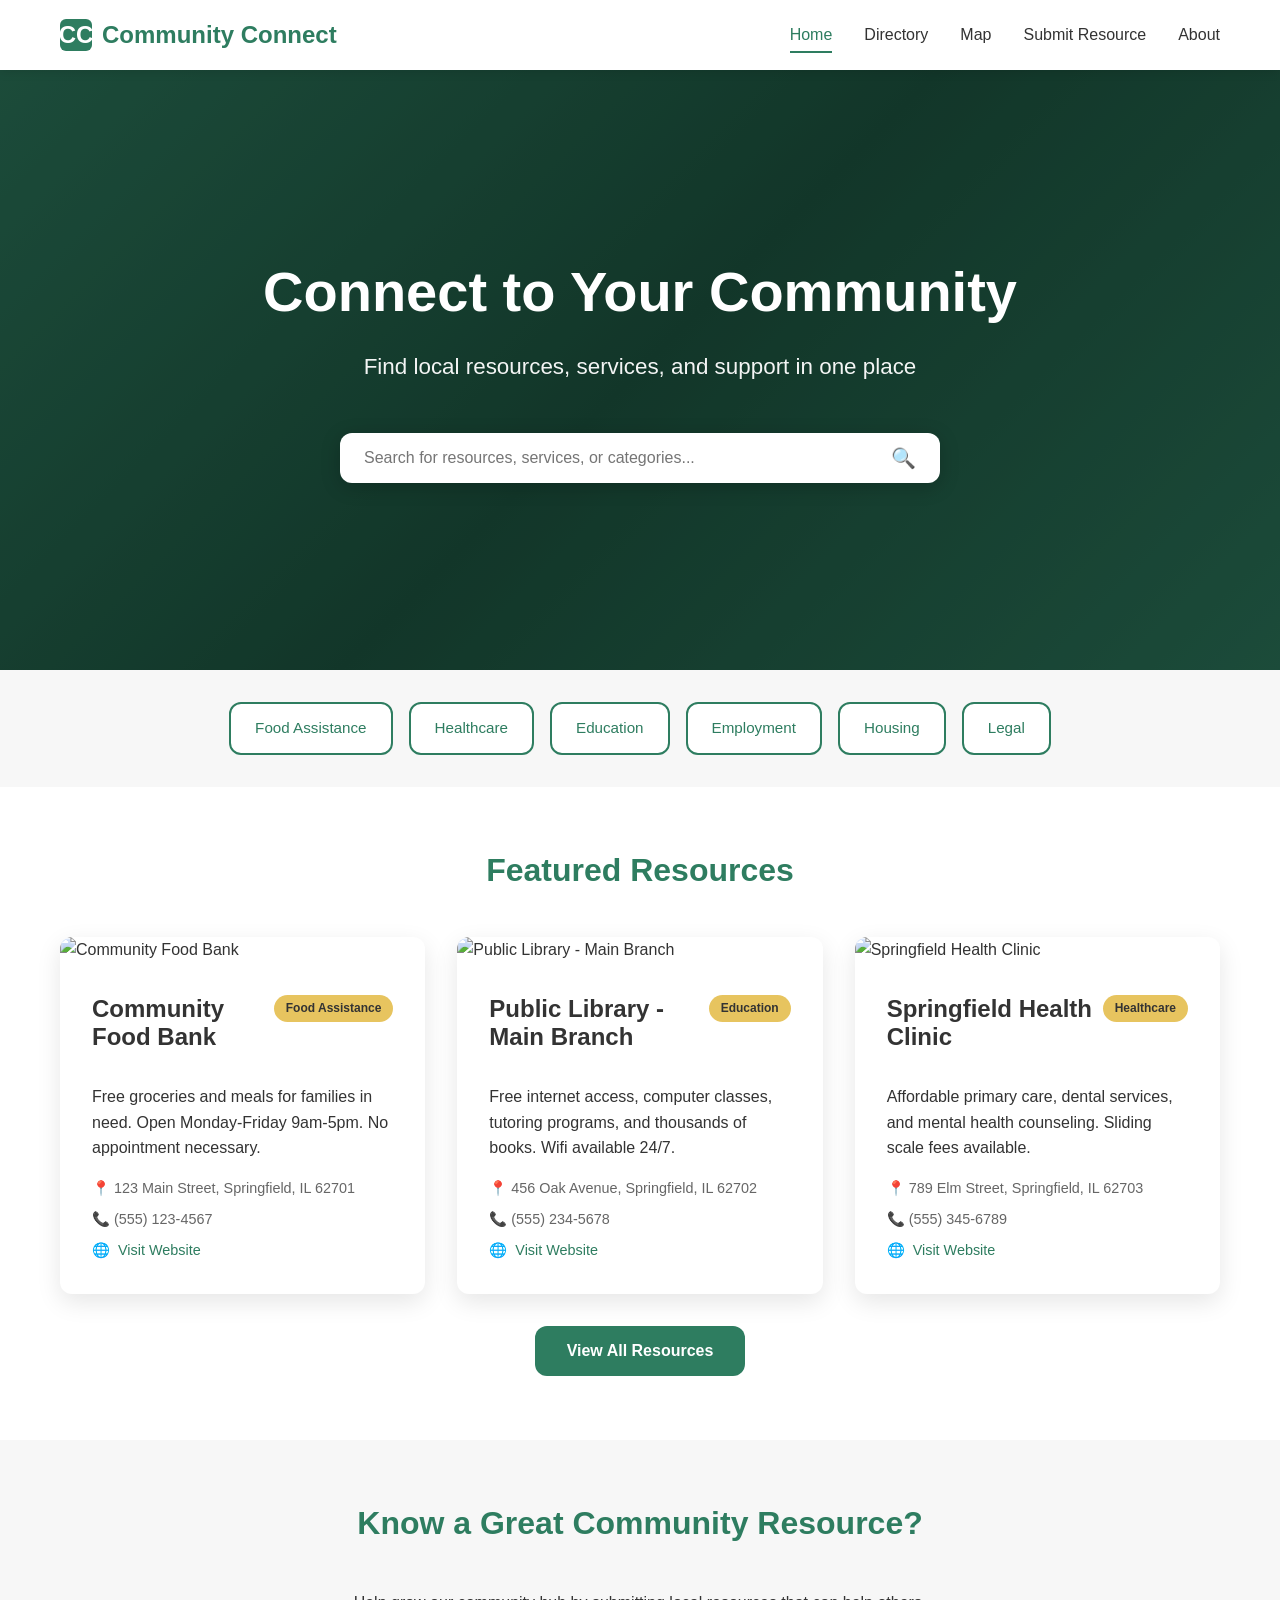
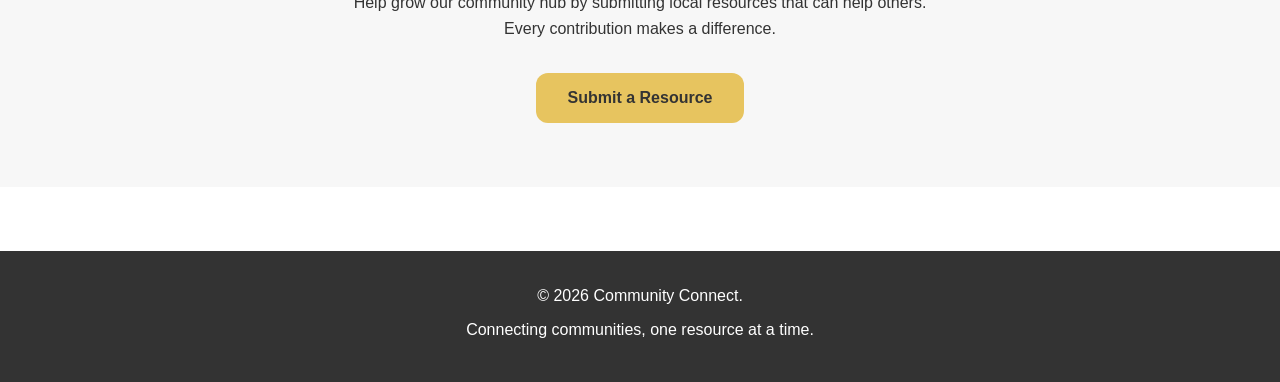
==== index.html @ 13ec4185 "Added a simple page switching animation. Might make it more interesting later." ====
<!DOCTYPE html>
<html lang="en">
<head>
  <meta charset="UTF-8">
  <meta name="viewport" content="width=device-width, initial-scale=1.0">
  <meta name="description" content="Community Connect - Your local resource hub for finding essential community services and support">
  <title>Community Connect - Home</title>
  <link rel="stylesheet" href="assets/css/styles.css">
  <!-- Leaflet CSS -->
  <link rel="stylesheet" href="https://unpkg.com/leaflet@1.9.4/dist/leaflet.css" 
    integrity="sha256-p4NxAoJBhIIN+hmNHrzRCf9tD/miZyoHS5obTRR9BMY=" 
    crossorigin="" />
</head>
<body>
  <main>
    <!-- Navigation Bar -->
    <nav>
      <div class="container">
        <div class="logo">
          <div class="logo-icon">CC</div>
          Community Connect
        </div>
        <ul class="nav-links">
          <li><a href="index.html">Home</a></li>
          <li><a href="directory.html">Directory</a></li>
          <li><a href="map.html">Map</a></li>
          <li><a href="submit.html">Submit Resource</a></li>
          <li><a href="about.html">About</a></li>
        </ul>
        
        <button class="mobile-menu-toggle" aria-label="Toggle menu">☰</button>
      </div>
    </nav>

    <!-- Hero Section -->
    <section class="hero-home">
      <div class="hero-video-container">
        <video class="hero-video" autoplay muted loop playsinline>
          <source src="assets/videos/community.mp4" type="video/mp4">
        </video>
      </div>
      <div class="hero-overlay"></div>
      <div class="container hero-content">
        <h1 class="hero-title">Connect to Your Community</h1>
        <p class="hero-subtitle">Find local resources, services, and support in one place</p>
        <div class="search-container">
          <input 
            type="text" 
            class="search-box" 
            placeholder="Search for resources, services, or categories..."
            aria-label="Search resources"
          >
          <span class="search-icon">🔍</span>
        </div>
      </div>
    </section>

    <!-- Quick Filters -->
    <section class="filters">
      <div class="container">
        <div class="filter-buttons">
          <a href="directory.html?category=Food Assistance" class="filter-btn">Food Assistance</a>
          <a href="directory.html?category=Healthcare" class="filter-btn">Healthcare</a>
          <a href="directory.html?category=Education" class="filter-btn">Education</a>
          <a href="directory.html?category=Employment" class="filter-btn">Employment</a>
          <a href="directory.html?category=Housing" class="filter-btn">Housing</a>
          <a href="directory.html?category=Legal" class="filter-btn">Legal</a>
        </div>
      </div>
    </section>

    <!-- Featured Resources -->
    <section class="resources-section">
      <div class="container">
        <h2 class="section-title">Featured Resources</h2>
        <div class="resources-grid" id="featured-resources">
          <!-- Featured resources will be loaded here by JavaScript -->
          <div class="resource-card">
            <div style="height: 200px; background: linear-gradient(135deg, #2E7D60 0%, #1e5a44 100%); display: flex; align-items: center; justify-content: center; color: white; font-size: 1.2rem;">
              Loading resources...
            </div>
          </div>
        </div>
        <div class="text-center mt-2">
          <a href="directory.html" class="btn btn-primary">View All Resources</a>
        </div>
      </div>
    </section>

    <!-- Call to Action -->
    <section class="resources-section" style="background-color: #F7F7F7;">
      <div class="container text-center">
        <h2 class="section-title">Know a Great Community Resource?</h2>
        <p style="max-width: 600px; margin: 0 auto 2rem;">Help grow our community hub by submitting local resources that can help others. Every contribution makes a difference.</p>
        <a href="submit.html" class="btn btn-secondary">Submit a Resource</a>
      </div>
    </section>

    <!-- Footer -->
    <footer>
      <div class="container">
        <p>&copy; 2026 Community Connect.</p>
        <p>Connecting communities, one resource at a time.</p>
      </div>
    </footer>
  </main>
  <!-- Leaflet JavaScript -->
  <script src="https://unpkg.com/leaflet@1.9.4/dist/leaflet.js" 
    integrity="sha256-20nQCchB9co0qIjJZRGuk2/Z9VM+kNiyxNV1lvTlZBo=" 
    crossorigin=""></script>
  <script src="assets/js/app.js"></script>
</body>
</html>
---- assets/css/styles.css ----
/* ===================================
   Community Connect - Global Styles
   =================================== */

/* CSS Variables - Color Palette */
:root {
  --primary-green: #2E7D60;
  --primary-gold: #E7C45F;
  --light-grey: #F7F7F7;
  --dark-grey: #333333;
  --white: #FFFFFF;
  --shadow: rgba(0, 0, 0, 0.1);
  --shadow-hover: rgba(0, 0, 0, 0.15);
  --border-radius: 12px;
  --transition: all 0.3s ease;
}

/* Reset and Base Styles */
* {
  margin: 0;
  padding: 0;
  box-sizing: border-box;
}

body {
  font-family: 'Segoe UI', Tahoma, Geneva, Verdana, sans-serif;
  line-height: 1.6;
  color: var(--dark-grey);
  background-color: var(--white);
}

/* Typography */
h1, h2, h3, h4, h5, h6 {
  font-weight: 600;
  line-height: 1.2;
  margin-bottom: 1rem;
}

h1 {
  font-size: 2.5rem;
}

h2 {
  font-size: 2rem;
}

h3 {
  font-size: 1.5rem;
}

p {
  margin-bottom: 1rem;
}

a {
  color: var(--primary-green);
  text-decoration: none;
  transition: var(--transition);
}

a:hover {
  color: var(--primary-gold);
}

/* Container */
.container {
  max-width: 1200px;
  margin: 0 auto;
  padding: 0 20px;
}

/* ===================================
   Navigation Bar
   =================================== */
nav {
  background-color: var(--white);
  box-shadow: 0 2px 10px var(--shadow);
  position: sticky;
  top: 0;
  z-index: 1000;
}

nav .container {
  display: flex;
  justify-content: space-between;
  align-items: center;
  padding: 1rem 20px;
}

.logo {
  font-size: 1.5rem;
  font-weight: 700;
  color: var(--primary-green);
  display: flex;
  align-items: center;
  gap: 10px;
}

.logo-icon {
  width: 32px;
  height: 32px;
  background-color: var(--primary-green);
  border-radius: 6px;
  display: flex;
  align-items: center;
  justify-content: center;
  color: var(--white);
  font-weight: bold;
}

.nav-links {
  display: flex;
  list-style: none;
  gap: 2rem;
}

.nav-links a {
  color: var(--dark-grey);
  font-weight: 500;
  padding: 0.5rem 0;
  border-bottom: 2px solid transparent;
  transition: var(--transition);
}

.nav-links a:hover,
.nav-links a.active {
  color: var(--primary-green);
  border-bottom-color: var(--primary-green);
}

.mobile-menu-toggle {
  display: none;
  background: none;
  border: none;
  font-size: 1.5rem;
  cursor: pointer;
  color: var(--primary-green);
}

/* ===================================
   Hero Section
   =================================== */
.hero {
  background: linear-gradient(135deg, var(--primary-green) 0%, #1e5a44 100%);
  color: var(--white);
  padding: 5rem 0;
  text-align: center;
}

.hero h1 {
  font-size: 3rem;
  margin-bottom: 1rem;
}

.hero p {
  font-size: 1.25rem;
  margin-bottom: 2rem;
  opacity: 0.95;
}

.search-container {
  max-width: 600px;
  margin: 0 auto;
  position: relative;
}

.search-box {
  width: 100%;
  padding: 1rem 3rem 1rem 1.5rem;
  border: none;
  border-radius: var(--border-radius);
  font-size: 1rem;
  box-shadow: 0 4px 20px rgba(0, 0, 0, 0.2);
  transition: var(--transition);
}

.search-box:focus {
  outline: none;
  box-shadow: 0 6px 30px rgba(0, 0, 0, 0.3);
}

.search-icon {
  position: absolute;
  right: 1.5rem;
  top: 50%;
  transform: translateY(-50%);
  color: var(--primary-green);
  font-size: 1.25rem;
}

/* ===================================
   Filter Buttons
   =================================== */
.filters {
  padding: 2rem 0;
  background-color: var(--light-grey);
}

.filter-buttons {
  display: flex;
  flex-wrap: wrap;
  gap: 1rem;
  justify-content: center;
}

.filter-btn {
  padding: 0.75rem 1.5rem;
  background-color: var(--white);
  border: 2px solid var(--primary-green);
  color: var(--primary-green);
  border-radius: var(--border-radius);
  cursor: pointer;
  font-weight: 500;
  font-size: 0.95rem;
  transition: var(--transition);
}

.filter-btn:hover {
  background-color: var(--primary-green);
  color: var(--white);
  transform: translateY(-2px);
  box-shadow: 0 4px 12px var(--shadow-hover);
}

.filter-btn.active {
  background-color: var(--primary-green);
  color: var(--white);
}

/* ===================================
   Resource Cards
   =================================== */
.resources-section {
  padding: 4rem 0;
}

.section-title {
  text-align: center;
  color: var(--primary-green);
  margin-bottom: 3rem;
}

.resources-grid {
  display: grid;
  grid-template-columns: repeat(auto-fill, minmax(320px, 1fr));
  gap: 2rem;
  margin-bottom: 2rem;
}

.resource-card {
  background-color: var(--white);
  border-radius: var(--border-radius);
  overflow: hidden;
  box-shadow: 0 4px 15px var(--shadow);
  transition: var(--transition);
  cursor: pointer;
}

.resource-card:hover {
  transform: translateY(-8px);
  box-shadow: 0 8px 25px var(--shadow-hover);
}

.resource-image {
  width: 100%;
  height: 200px;
  object-fit: cover;
}

.resource-content {
  padding: 1.5rem;
}

.resource-header {
  display: flex;
  justify-content: space-between;
  align-items: start;
  margin-bottom: 1rem;
}

.resource-card h3 {
  color: var(--primary-green);
  margin-bottom: 0.5rem;
  font-size: 1.25rem;
}

.category-badge {
  display: inline-block;
  padding: 0.25rem 0.75rem;
  background-color: var(--primary-gold);
  color: var(--dark-grey);
  border-radius: 20px;
  font-size: 0.75rem;
  font-weight: 600;
  white-space: nowrap;
}

.resource-card p {
  color: #666;
  font-size: 0.95rem;
  margin-bottom: 1rem;
  line-height: 1.5;
}

.resource-details {
  display: flex;
  flex-direction: column;
  gap: 0.5rem;
  font-size: 0.9rem;
  color: #666;
}

.resource-details span {
  display: flex;
  align-items: center;
  gap: 0.5rem;
}

.resource-details a {
  color: var(--primary-green);
  font-weight: 500;
}

.resource-details a:hover {
  text-decoration: underline;
}

/* ===================================
   Buttons
   =================================== */
.btn {
  display: inline-block;
  padding: 0.75rem 2rem;
  border: none;
  border-radius: var(--border-radius);
  font-size: 1rem;
  font-weight: 600;
  cursor: pointer;
  transition: var(--transition);
  text-align: center;
}

.btn-primary {
  background-color: var(--primary-green);
  color: var(--white);
}

.btn-primary:hover {
  background-color: #1e5a44;
  transform: translateY(-2px);
  box-shadow: 0 4px 12px var(--shadow-hover);
}

.btn-secondary {
  background-color: var(--primary-gold);
  color: var(--dark-grey);
}

.btn-secondary:hover {
  background-color: #d4b04e;
  transform: translateY(-2px);
  box-shadow: 0 4px 12px var(--shadow-hover);
}

.btn-outline {
  background-color: transparent;
  border: 2px solid var(--primary-green);
  color: var(--primary-green);
}

.btn-outline:hover {
  background-color: var(--primary-green);
  color: var(--white);
}

/* ===================================
   Forms
   =================================== */
.form-section {
  padding: 4rem 0;
  background-color: var(--light-grey);
}

.form-container {
  max-width: 700px;
  margin: 0 auto;
  background-color: var(--white);
  padding: 3rem;
  border-radius: var(--border-radius);
  box-shadow: 0 4px 20px var(--shadow);
}

.form-group {
  margin-bottom: 1.5rem;
}

.form-group label {
  display: block;
  margin-bottom: 0.5rem;
  font-weight: 600;
  color: var(--dark-grey);
}

.form-group input,
.form-group select,
.form-group textarea {
  width: 100%;
  padding: 0.75rem;
  border: 2px solid #ddd;
  border-radius: 8px;
  font-size: 1rem;
  font-family: inherit;
  transition: var(--transition);
}

.form-group input:focus,
.form-group select:focus,
.form-group textarea:focus {
  outline: none;
  border-color: var(--primary-green);
  box-shadow: 0 0 0 3px rgba(46, 125, 96, 0.1);
}

.form-group textarea {
  min-height: 120px;
  resize: vertical;
}

.required {
  color: #d32f2f;
}

/* ===================================
   Map
   =================================== */
#map {
  width: 100%;
  height: 600px;
  border-radius: var(--border-radius);
  box-shadow: 0 4px 20px var(--shadow);
}

.map-section {
  padding: 4rem 0;
}

/* Leaflet Popup Customization */
.leaflet-popup-content-wrapper {
  border-radius: var(--border-radius);
}

.popup-content h3 {
  color: var(--primary-green);
  margin-bottom: 0.5rem;
}

.popup-content .category-badge {
  margin-bottom: 0.5rem;
}

/* ===================================
   About Page
   =================================== */
.about-section {
  padding: 4rem 0;
}

.about-content {
  max-width: 800px;
  margin: 0 auto;
}

.about-content h2 {
  color: var(--primary-green);
  margin-top: 2rem;
  margin-bottom: 1rem;
}

.about-content ul {
  margin-left: 2rem;
  margin-bottom: 1rem;
}

.about-content li {
  margin-bottom: 0.5rem;
}

.tech-list {
  display: grid;
  grid-template-columns: repeat(auto-fit, minmax(200px, 1fr));
  gap: 1rem;
  margin-top: 1rem;
}

.tech-item {
  background-color: var(--light-grey);
  padding: 1rem;
  border-radius: 8px;
  text-align: center;
  font-weight: 500;
}

/* ===================================
   Footer
   =================================== */
footer {
  background-color: var(--dark-grey);
  color: var(--white);
  padding: 2rem 0;
  margin-top: 4rem;
  text-align: center;
}

footer p {
  margin-bottom: 0.5rem;
}

footer a {
  color: var(--primary-gold);
}

/* ===================================
   Alert Messages
   =================================== */
.alert {
  padding: 1rem 1.5rem;
  border-radius: var(--border-radius);
  margin-bottom: 1.5rem;
  font-weight: 500;
}

.alert-success {
  background-color: #d4edda;
  color: #155724;
  border: 1px solid #c3e6cb;
}

.alert-error {
  background-color: #f8d7da;
  color: #721c24;
  border: 1px solid #f5c6cb;
}

/* ===================================
   Utility Classes
   =================================== */
.text-center {
  text-align: center;
}

.mt-2 {
  margin-top: 2rem;
}

.mb-2 {
  margin-bottom: 2rem;
}

.hidden {
  display: none;
}

/* ===================================
   Responsive Design - Mobile First
   =================================== */
@media (max-width: 768px) {
  /* Typography */
  h1 {
    font-size: 2rem;
  }

  h2 {
    font-size: 1.5rem;
  }

  .hero h1 {
    font-size: 2rem;
  }

  .hero p {
    font-size: 1rem;
  }

  /* Navigation */
  .nav-links {
    display: none;
    position: absolute;
    top: 100%;
    left: 0;
    right: 0;
    background-color: var(--white);
    flex-direction: column;
    padding: 1rem;
    box-shadow: 0 4px 10px var(--shadow);
    gap: 0;
  }

  .nav-links.active {
    display: flex;
  }

  .nav-links li {
    width: 100%;
  }

  .nav-links a {
    display: block;
    padding: 1rem;
    border-bottom: 1px solid var(--light-grey);
  }

  .mobile-menu-toggle {
    display: block;
  }

  /* Hero */
  .hero {
    padding: 3rem 0;
  }

  /* Filters */
  .filter-buttons {
    justify-content: flex-start;
  }

  .filter-btn {
    padding: 0.5rem 1rem;
    font-size: 0.85rem;
  }

  /* Resources Grid */
  .resources-grid {
    grid-template-columns: 1fr;
    gap: 1.5rem;
  }

  /* Forms */
  .form-container {
    padding: 2rem 1.5rem;
  }

  /* Map */
  #map {
    height: 400px;
  }
}

@media (max-width: 480px) {
  .container {
    padding: 0 15px;
  }

  .hero h1 {
    font-size: 1.75rem;
  }

  .filter-buttons {
    gap: 0.5rem;
  }

  .form-container {
    padding: 1.5rem 1rem;
  }
}
/* ===================================
   HOMEPAGE SPECIFIC STYLES
   =================================== */

/* Enhanced Hero Section for Homepage */
.hero-home {
  position: relative;
  background: linear-gradient(135deg, #2E7D60 0%, #1e5a44 50%, #2E7D60 100%);
  color: var(--white);
  padding: 6rem 0;
  overflow: hidden;
  min-height: 600px;
  display: flex;
  align-items: center;
}

.hero-background {
  position: absolute;
  top: 0;
  left: 0;
  right: 0;
  bottom: 0;
  overflow: hidden;
}

.floating-circle {
  position: absolute;
  border-radius: 50%;
  background: rgba(231, 196, 95, 0.1);
  animation: float 20s infinite ease-in-out;
}

.circle-1 {
  width: 300px;
  height: 300px;
  top: -100px;
  left: -100px;
  animation-delay: 0s;
}

.circle-2 {
  width: 200px;
  height: 200px;
  top: 50%;
  right: -50px;
  animation-delay: 7s;
}

.circle-3 {
  width: 250px;
  height: 250px;
  bottom: -80px;
  left: 50%;
  animation-delay: 14s;
}

@keyframes float {
  0%, 100% {
    transform: translateY(0) rotate(0deg);
  }
  50% {
    transform: translateY(-30px) rotate(180deg);
  }
}

.hero-content {
  position: relative;
  z-index: 2;
  text-align: center;
}

.hero-title {
  font-size: 3.5rem;
  font-weight: 700;
  margin-bottom: 1.5rem;
  animation: slideInDown 0.8s ease-out;
}

.hero-subtitle {
  font-size: 1.4rem;
  margin-bottom: 3rem;
  opacity: 0.95;
  animation: slideInUp 0.8s ease-out 0.2s backwards;
}

@keyframes slideInDown {
  from {
    opacity: 0;
    transform: translateY(-50px);
  }
  to {
    opacity: 1;
    transform: translateY(0);
  }
}

@keyframes slideInUp {
  from {
    opacity: 0;
    transform: translateY(50px);
  }
  to {
    opacity: 1;
    transform: translateY(0);
  }
}

.search-container-home {
  max-width: 700px;
  margin: 0 auto 3rem;
  display: flex;
  gap: 1rem;
  animation: scaleIn 0.8s ease-out 0.4s backwards;
}

@keyframes scaleIn {
  from {
    opacity: 0;
    transform: scale(0.9);
  }
  to {
    opacity: 1;
    transform: scale(1);
  }
}

.hero-video-container {
  position: absolute;
  top: 0;
  left: 0;
  width: 100%;
  height: 100%;
  overflow: hidden;
  z-index: 0;
}

.hero-video {
  position: absolute;
  top: 50%;
  left: 50%;
  min-width: 100%;
  min-height: 100%;
  width: auto;
  height: auto;
  transform: translate(-50%, -50%) scale(0.21);
  object-fit: cover;
}

.hero-overlay {
  position: absolute;
  top: 0;
  left: 0;
  width: 100%;
  height: 100%;
  background: rgba(0, 0, 0, 0.4);
  z-index: 1;
}

.search-box-home {
  flex: 1;
  padding: 1.2rem 1.5rem;
  border: none;
  border-radius: var(--border-radius);
  font-size: 1.1rem;
  box-shadow: 0 6px 30px rgba(0, 0, 0, 0.2);
  transition: var(--transition);
}

.search-box-home:focus {
  outline: none;
  box-shadow: 0 8px 40px rgba(0, 0, 0, 0.3);
  transform: translateY(-2px);
}

.search-button-home {
  padding: 1.2rem 2.5rem;
  background-color: var(--primary-gold);
  color: var(--dark-grey);
  border: none;
  border-radius: var(--border-radius);
  font-size: 1.1rem;
  font-weight: 600;
  cursor: pointer;
  display: flex;
  align-items: center;
  gap: 0.5rem;
  box-shadow: 0 6px 30px rgba(231, 196, 95, 0.3);
  transition: all 0.3s ease;
}

.search-button-home:hover {
  background-color: #d4b04e;
  transform: translateY(-3px);
  box-shadow: 0 8px 40px rgba(231, 196, 95, 0.4);
}

.search-button-home:hover .search-icon-home {
  transform: translateX(5px);
}

.search-icon-home {
  transition: transform 0.3s ease;
  font-size: 1.3rem;
}

.hero-badges {
  display: flex;
  justify-content: center;
  gap: 1.5rem;
  flex-wrap: wrap;
  animation: fadeIn 1s ease-out 0.6s backwards;
}

@keyframes fadeIn {
  from {
    opacity: 0;
  }
  to {
    opacity: 1;
  }
}

.hero-badge {
  background: rgba(255, 255, 255, 0.15);
  backdrop-filter: blur(10px);
  padding: 0.75rem 1.5rem;
  border-radius: 50px;
  display: flex;
  align-items: center;
  gap: 0.5rem;
  font-weight: 500;
  transition: var(--transition);
  border: 1px solid rgba(255, 255, 255, 0.2);
}

.hero-badge:hover {
  background: rgba(255, 255, 255, 0.25);
  transform: translateY(-3px);
}

.badge-icon {
  font-size: 1.3rem;
}

/* Statistics Section */
.stats-section {
  padding: 4rem 0;
  background: linear-gradient(to bottom, var(--primary-green) 0%, var(--light-grey) 100%);
}

.stats-grid {
  display: grid;
  grid-template-columns: repeat(auto-fit, minmax(200px, 1fr));
  gap: 2rem;
}

.stat-card {
  background: var(--white);
  padding: 2.5rem 2rem;
  border-radius: var(--border-radius);
  text-align: center;
  box-shadow: 0 6px 20px var(--shadow);
  transition: all 0.4s cubic-bezier(0.68, -0.55, 0.265, 1.55);
  cursor: pointer;
}

.stat-card:hover {
  transform: translateY(-10px) scale(1.05);
  box-shadow: 0 12px 35px var(--shadow-hover);
}

.stat-icon {
  font-size: 3rem;
  margin-bottom: 1rem;
  display: inline-block;
  animation: bounce 2s infinite;
}

@keyframes bounce {
  0%, 100% {
    transform: translateY(0);
  }
  50% {
    transform: translateY(-10px);
  }
}

.stat-number {
  font-size: 3rem;
  font-weight: 700;
  color: var(--primary-green);
  margin-bottom: 0.5rem;
}

.stat-label {
  color: #666;
  font-weight: 500;
}

/* Category Section */
.category-section {
  padding: 5rem 0;
  background: var(--light-grey);
}

.section-title-fancy {
  text-align: center;
  font-size: 2.5rem;
  color: var(--primary-green);
  margin-bottom: 1rem;
}

.section-subtitle {
  text-align: center;
  font-size: 1.2rem;
  color: #666;
  max-width: 600px;
  margin: 0 auto 3rem;
}

.category-grid {
  display: grid;
  grid-template-columns: repeat(auto-fit, minmax(300px, 1fr));
  gap: 2rem;
}

.category-card {
  background: var(--white);
  padding: 2.5rem;
  border-radius: var(--border-radius);
  box-shadow: 0 4px 15px var(--shadow);
  transition: all 0.4s cubic-bezier(0.175, 0.885, 0.32, 1.275);
  position: relative;
  overflow: hidden;
  border: 2px solid transparent;
}

.category-card::before {
  content: '';
  position: absolute;
  top: 0;
  left: -100%;
  width: 100%;
  height: 100%;
  background: linear-gradient(90deg, transparent, rgba(46, 125, 96, 0.1), transparent);
  transition: left 0.5s ease;
}

.category-card:hover::before {
  left: 100%;
}

.category-card:hover {
  transform: translateY(-10px) rotate(2deg);
  box-shadow: 0 12px 30px var(--shadow-hover);
  border-color: var(--primary-green);
}

.category-icon {
  font-size: 3.5rem;
  margin-bottom: 1rem;
  display: inline-block;
  transition: transform 0.4s ease;
}

.category-card:hover .category-icon {
  transform: scale(1.2) rotate(-10deg);
}

.category-card h3 {
  color: var(--primary-green);
  margin-bottom: 0.75rem;
}

.category-card p {
  color: #666;
  margin-bottom: 1rem;
}

.category-arrow {
  font-size: 1.5rem;
  color: var(--primary-gold);
  transition: transform 0.3s ease;
  display: inline-block;
}

.category-card:hover .category-arrow {
  transform: translateX(10px);
}

/* Featured Section */
.featured-section {
  padding: 5rem 0;
  background: var(--white);
}

.featured-grid {
  display: grid;
  grid-template-columns: repeat(auto-fit, minmax(320px, 1fr));
  gap: 2.5rem;
  margin-bottom: 3rem;
}

.featured-card {
  background: var(--white);
  border-radius: var(--border-radius);
  overflow: hidden;
  box-shadow: 0 8px 25px var(--shadow);
  transition: all 0.5s cubic-bezier(0.68, -0.55, 0.265, 1.55);
  position: relative;
}

.featured-card::after {
  content: '';
  position: absolute;
  top: 0;
  left: 0;
  right: 0;
  bottom: 0;
  background: linear-gradient(135deg, rgba(46, 125, 96, 0.9) 0%, rgba(30, 90, 68, 0.9) 100%);
  opacity: 0;
  transition: opacity 0.4s ease;
}

.featured-card:hover::after {
  opacity: 1;
}

.featured-card:hover {
  transform: translateY(-15px) scale(1.03);
  box-shadow: 0 20px 50px rgba(0, 0, 0, 0.25);
}

.featured-card img {
  width: 100%;
  height: 220px;
  object-fit: cover;
  transition: transform 0.5s ease;
}

.featured-card:hover img {
  transform: scale(1.1);
}

.featured-card-content {
  padding: 2rem;
  position: relative;
  z-index: 2;
}

.featured-card:hover .featured-card-content {
  color: var(--white);
}

.featured-card-loading {
  text-align: center;
  padding: 4rem 2rem;
  color: #666;
}

.featured-card:hover h3,
.featured-card:hover p,
.featured-card:hover span,
.featured-card:hover a {
  color: var(--white);
}


.loading-spinner {
  width: 50px;
  height: 50px;
  border: 4px solid var(--light-grey);
  border-top-color: var(--primary-green);
  border-radius: 50%;
  animation: spin 1s linear infinite;
  margin: 0 auto 1rem;
}

@keyframes spin {
  to {
    transform: rotate(360deg);
  }
}

/* Fancy Buttons */
.btn-fancy {
  display: inline-flex;
  align-items: center;
  gap: 0.75rem;
  padding: 1rem 2.5rem;
  border-radius: var(--border-radius);
  font-size: 1.1rem;
  font-weight: 600;
  transition: all 0.3s ease;
  position: relative;
  overflow: hidden;
  text-decoration: none;
}

.btn-fancy::before {
  content: '';
  position: absolute;
  top: 50%;
  left: 50%;
  width: 0;
  height: 0;
  border-radius: 50%;
  background: rgba(255, 255, 255, 0.2);
  transform: translate(-50%, -50%);
  transition: width 0.6s, height 0.6s;
}

.btn-fancy:hover::before {
  width: 300px;
  height: 300px;
}

.btn-fancy span {
  position: relative;
  z-index: 1;
}

.btn-primary-fancy {
  background: var(--primary-green);
  color: var(--white);
  box-shadow: 0 4px 15px rgba(46, 125, 96, 0.3);
}

.btn-primary-fancy:hover {
  background: #1e5a44;
  transform: translateY(-3px);
  box-shadow: 0 8px 25px rgba(46, 125, 96, 0.4);
}

.btn-secondary-fancy {
  background: var(--primary-gold);
  color: var(--dark-grey);
  box-shadow: 0 4px 15px rgba(231, 196, 95, 0.3);
}

.btn-secondary-fancy:hover {
  background: #d4b04e;
  transform: translateY(-3px);
  box-shadow: 0 8px 25px rgba(231, 196, 95, 0.4);
}

.btn-gold-fancy {
  background: linear-gradient(135deg, var(--primary-gold) 0%, #f5d76e 100%);
  color: var(--dark-grey);
  box-shadow: 0 4px 15px rgba(231, 196, 95, 0.3);
}

.btn-gold-fancy:hover {
  transform: translateY(-3px);
  box-shadow: 0 8px 25px rgba(231, 196, 95, 0.4);
}

.btn-arrow {
  font-size: 1.4rem;
  transition: transform 0.3s ease;
}

.btn-fancy:hover .btn-arrow {
  transform: translateX(5px);
}

/* CTA Section */
.cta-section {
  padding: 5rem 0;
  background: linear-gradient(135deg, var(--light-grey) 0%, var(--white) 100%);
}

.cta-grid {
  display: grid;
  grid-template-columns: repeat(auto-fit, minmax(400px, 1fr));
  gap: 3rem;
}

.cta-card {
  background: var(--white);
  border-radius: var(--border-radius);
  padding: 3rem;
  box-shadow: 0 8px 30px var(--shadow);
  position: relative;
  overflow: hidden;
  transition: all 0.4s ease;
  display: flex;
  justify-content: space-between;
  align-items: center;
}

.cta-card::before {
  content: '';
  position: absolute;
  top: -50%;
  right: -50%;
  width: 200%;
  height: 200%;
  background: radial-gradient(circle, rgba(46, 125, 96, 0.05) 0%, transparent 70%);
  transition: transform 0.6s ease;
}

.cta-card:hover::before {
  transform: translate(-25%, 25%);
}

.cta-card:hover {
  transform: translateY(-10px);
  box-shadow: 0 15px 45px var(--shadow-hover);
}

.cta-content {
  flex: 1;
  position: relative;
  z-index: 1;
}

.cta-content h3 {
  color: var(--primary-green);
  font-size: 1.8rem;
  margin-bottom: 1rem;
}

.cta-content p {
  color: #666;
  margin-bottom: 1.5rem;
}

.cta-decoration {
  position: relative;
  z-index: 1;
}

.cta-icon {
  font-size: 5rem;
  opacity: 0.2;
  transition: all 0.4s ease;
}

.cta-card:hover .cta-icon {
  opacity: 0.4;
  transform: scale(1.2) rotate(10deg);
}

/* Impact Section */
.impact-section {
  padding: 5rem 0;
  background: linear-gradient(135deg, var(--primary-green) 0%, #1e5a44 100%);
  color: var(--white);
  position: relative;
  overflow: hidden;
}

.impact-section::before {
  content: '';
  position: absolute;
  top: 0;
  left: 0;
  right: 0;
  bottom: 0;
  background: url('data:image/svg+xml,<svg width="100" height="100" xmlns="http://www.w3.org/2000/svg"><circle cx="50" cy="50" r="2" fill="rgba(255,255,255,0.1)"/></svg>');
  opacity: 0.3;
}

.impact-content {
  position: relative;
  z-index: 1;
  max-width: 800px;
  margin: 0 auto;
  text-align: center;
}

.impact-content h2 {
  font-size: 2.5rem;
  margin-bottom: 1.5rem;
}

.impact-content p {
  font-size: 1.2rem;
  opacity: 0.95;
  margin-bottom: 3rem;
}

.impact-features {
  display: grid;
  grid-template-columns: repeat(auto-fit, minmax(200px, 1fr));
  gap: 2rem;
}

.impact-feature {
  display: flex;
  align-items: center;
  justify-content: center;
  gap: 0.75rem;
  padding: 1.5rem;
  background: rgba(255, 255, 255, 0.1);
  backdrop-filter: blur(10px);
  border-radius: var(--border-radius);
  font-weight: 500;
  transition: all 0.3s ease;
  border: 1px solid rgba(255, 255, 255, 0.2);
}

.impact-feature:hover {
  background: rgba(255, 255, 255, 0.2);
  transform: translateY(-5px);
}

.impact-check {
  font-size: 1.5rem;
  color: var(--primary-gold);
}

/* Responsive Homepage */
@media (max-width: 768px) {
  .hero-home {
    padding: 4rem 0;
    min-height: 500px;
  }

  .hero-video {
    display: none;
  }

  .hero-title {
    font-size: 2.2rem;
  }

  .hero-subtitle {
    font-size: 1.1rem;
  }

  .search-container-home {
    flex-direction: column;
    gap: 1rem;
  }

  .hero-badges {
    gap: 1rem;
  }

  .stats-grid {
    grid-template-columns: repeat(2, 1fr);
    gap: 1.5rem;
  }

  .category-grid {
    grid-template-columns: 1fr;
  }

  .cta-grid {
    grid-template-columns: 1fr;
  }

  .cta-card {
    flex-direction: column;
    text-align: center;
  }

  .impact-features {
    grid-template-columns: 1fr;
    gap: 1rem;
  }
}

@media (max-width: 480px) {
  .hero-title {
    font-size: 1.8rem;
  }

  .stats-grid {
    grid-template-columns: 1fr;
  }

  .stat-card {
    padding: 2rem 1.5rem;
  }
}
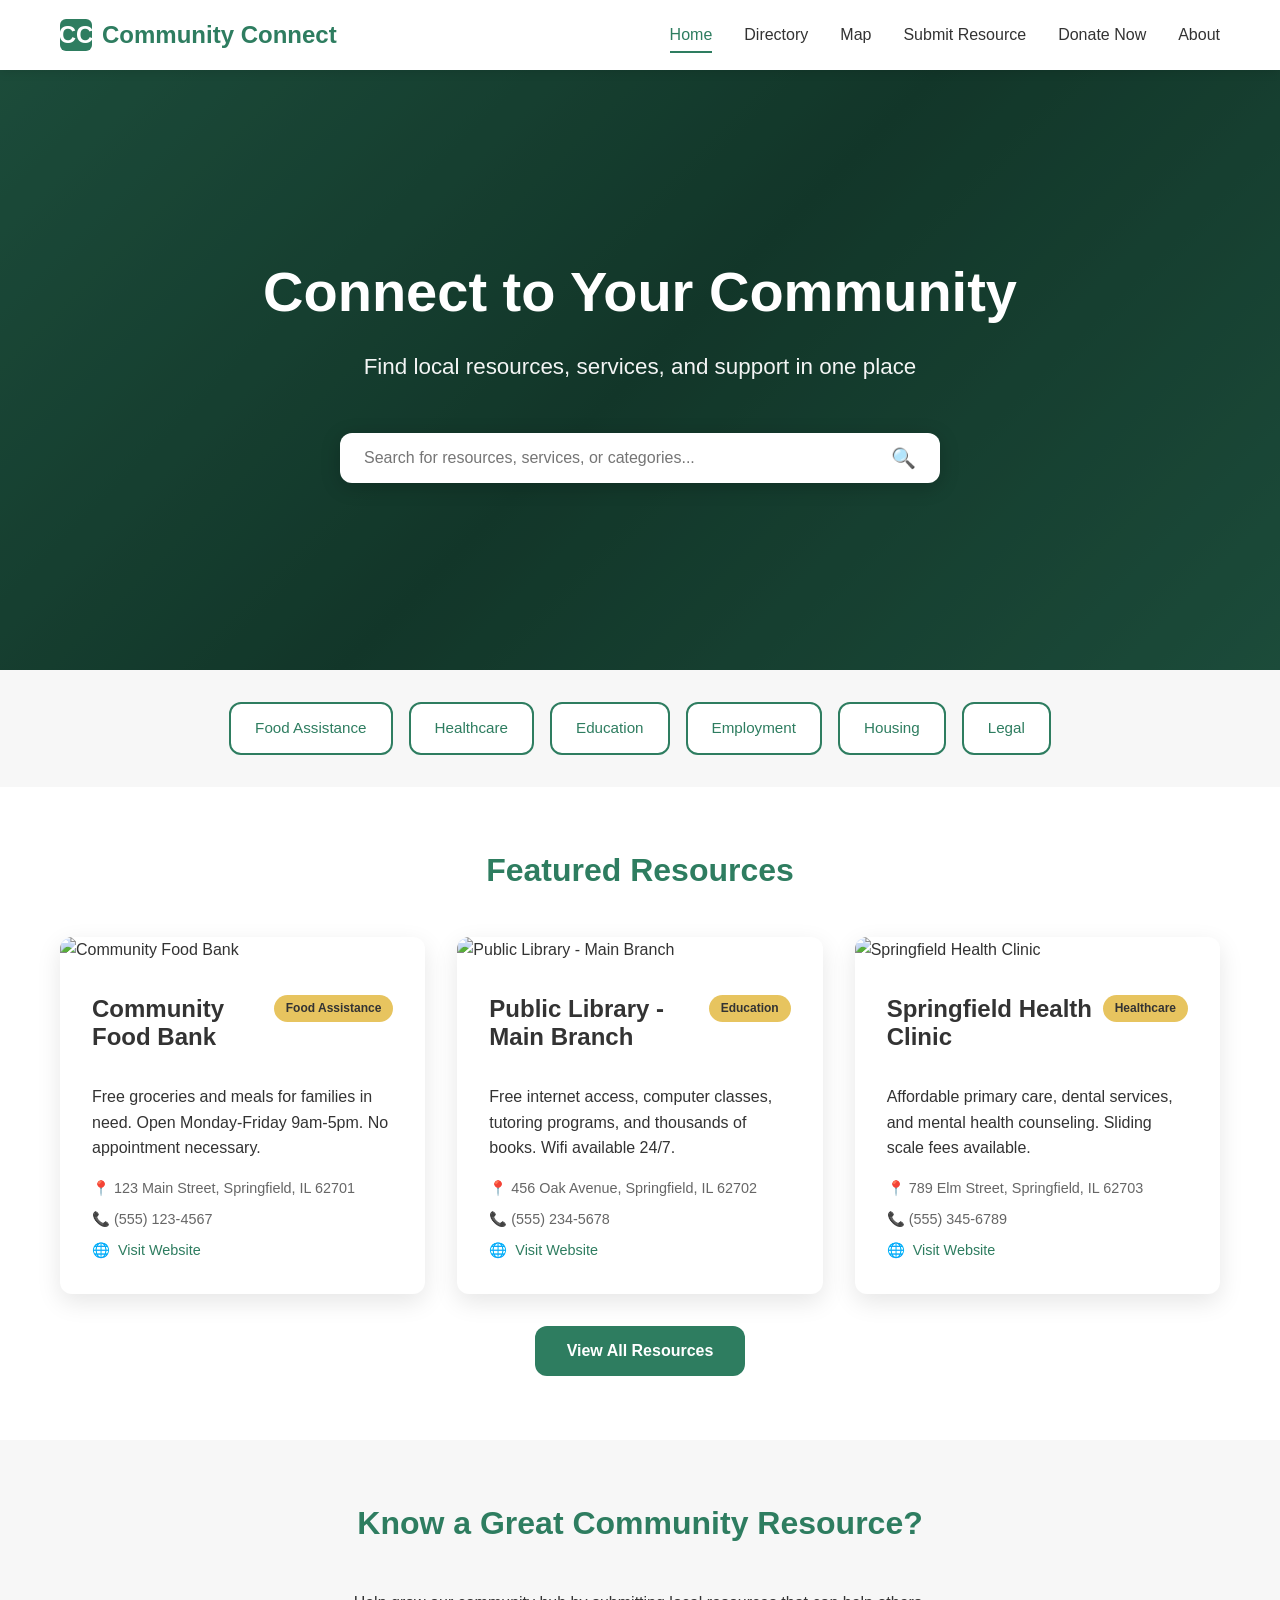
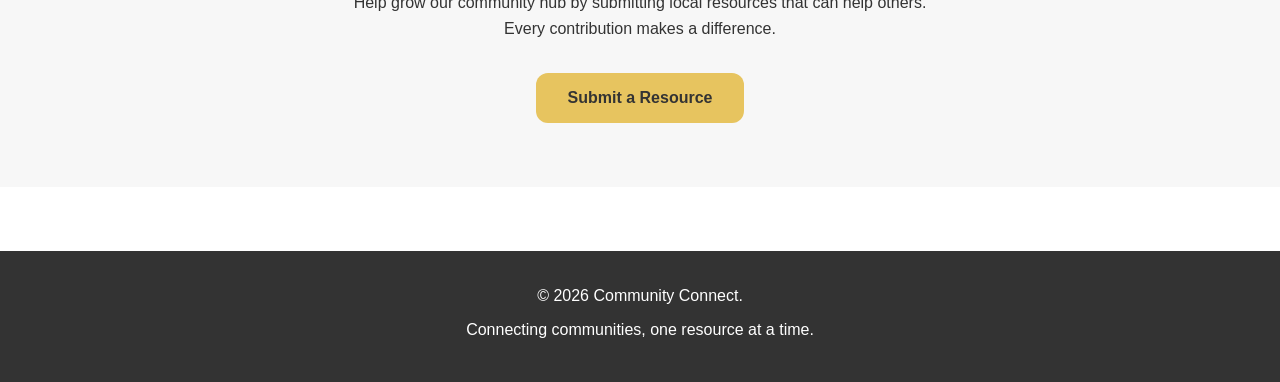
==== commit 316d62cb: "Michael's Alive YIPPPPEEEEEEEE" ====
--- a/index.html
+++ b/index.html
@@ -25,6 +25,7 @@
           <li><a href="directory.html">Directory</a></li>
           <li><a href="map.html">Map</a></li>
           <li><a href="submit.html">Submit Resource</a></li>
+          <li><a href="donate.html">Donate Now</a></li>
           <li><a href="about.html">About</a></li>
         </ul>
         
--- a/assets/css/styles.css
+++ b/assets/css/styles.css
@@ -1440,3 +1440,139 @@
     padding: 2rem 1.5rem;
   }
 }
+
+.donation-tiers {
+  display: grid;
+  grid-template-columns: repeat(3, 1fr);
+  gap: 2rem;
+  margin-top: 2rem;
+  max-width: 1200px;
+  margin-left: auto;
+  margin-right: auto;
+}
+
+.donation-card {
+  background: white;
+  border-radius: var(--border-radius);
+  padding: 2.5rem 2rem;
+  box-shadow: 0 4px 20px rgba(0, 0, 0, 0.1);
+  transition: all 0.3s ease;
+  position: relative;
+  border: 3px solid #e0e0e0;
+  text-align: center;
+  cursor: pointer;
+}
+
+.donation-card:hover {
+  transform: scale(1.08) translateY(-10px);
+  box-shadow: 0 15px 40px rgba(0, 0, 0, 0.25);
+  border-color: var(--primary-green);
+  z-index: 10;
+}
+
+.donation-card.featured {
+  border-color: var(--primary-green);
+  border-width: 3px;
+}
+
+.donation-card.featured:hover {
+  transform: scale(1.08) translateY(-10px);
+}
+
+.popular-badge {
+  position: absolute;
+  top: -12px;
+  left: 50%;
+  transform: translateX(-50%);
+  background: var(--primary-green);
+  color: white;
+  padding: 0.4rem 1.2rem;
+  border-radius: 20px;
+  font-size: 0.85rem;
+  font-weight: 700;
+  box-shadow: 0 2px 8px rgba(0, 0, 0, 0.2);
+}
+
+.tier-badge {
+  display: inline-block;
+  color: white;
+  padding: 0.6rem 1.8rem;
+  border-radius: 30px;
+  font-weight: 700;
+  font-size: 1rem;
+  margin-bottom: 1.5rem;
+  text-transform: uppercase;
+  letter-spacing: 1.5px;
+  box-shadow: 0 4px 10px rgba(0, 0, 0, 0.15);
+}
+
+.donation-card h3 {
+  color: var(--dark-grey);
+  font-size: 1.6rem;
+  font-weight: 700;
+  margin-bottom: 1rem;
+}
+
+.price {
+  margin: 1.5rem 0;
+  color: var(--primary-green);
+  font-weight: 700;
+}
+
+.price .currency {
+  font-size: 1.8rem;
+  vertical-align: top;
+  font-weight: 700;
+}
+
+.price .amount {
+  font-size: 3.5rem;
+  font-weight: 800;
+  line-height: 1;
+}
+
+.price .period {
+  font-size: 1.1rem;
+  color: #666;
+  font-weight: 600;
+}
+
+.tier-benefits {
+  list-style: none;
+  padding: 0;
+  margin: 2rem 0;
+  text-align: left;
+}
+
+.tier-benefits li {
+  padding: 0.8rem 0;
+  border-bottom: 1px solid #eee;
+  color: #555;
+  font-size: 1rem;
+  font-weight: 500;
+}
+
+.tier-benefits li:last-child {
+  border-bottom: none;
+}
+
+.donation-card .btn {
+  width: 100%;
+  margin-top: 1.5rem;
+  padding: 1rem;
+  font-size: 1.1rem;
+  font-weight: 700;
+  text-transform: uppercase;
+  letter-spacing: 1px;
+}
+
+@media (max-width: 968px) {
+  .donation-tiers {
+    grid-template-columns: 1fr;
+    gap: 2rem;
+  }
+  
+  .donation-card:hover {
+    transform: scale(1.02) translateY(-5px);
+  }
+}
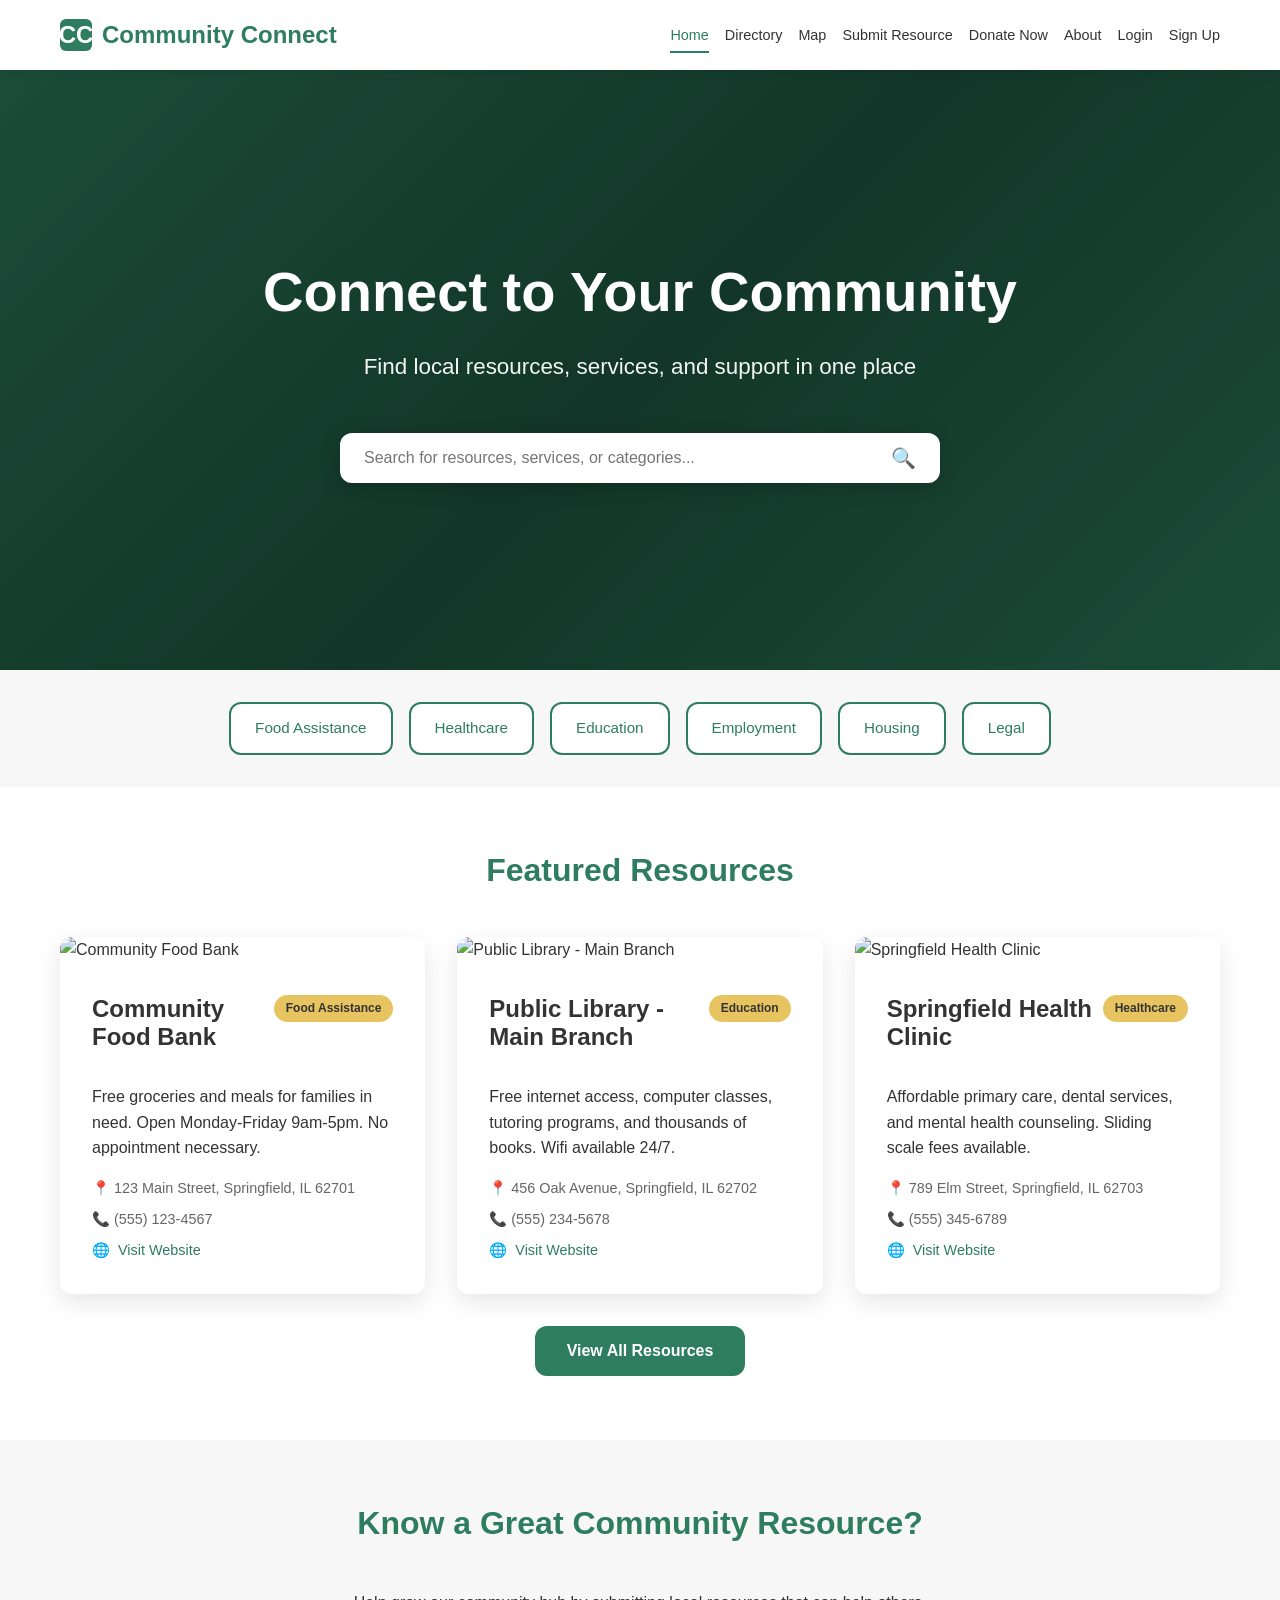
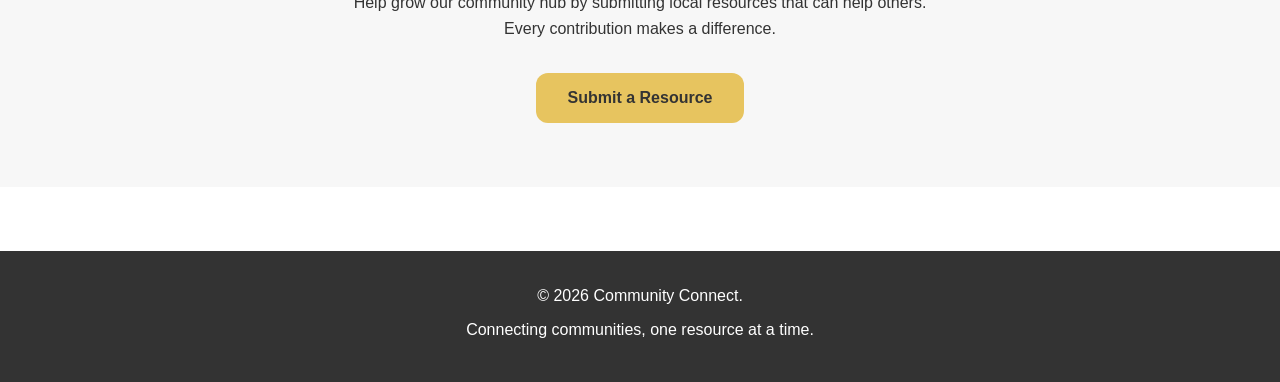
==== commit f022c7e5: "Combined" ====
--- a/index.html
+++ b/index.html
@@ -27,8 +27,12 @@
           <li><a href="submit.html">Submit Resource</a></li>
           <li><a href="donate.html">Donate Now</a></li>
           <li><a href="about.html">About</a></li>
+          <li><a href="login.html" id="nav-login">Login</a></li>
+          <li><a href="signup.html" id="nav-signup">Sign Up</a></li>
+          <li><a href="profile.html" id="nav-profile" style="display:none;">My Profile</a></li>
+          <li><a href="#" id="nav-logout" style="display:none;">Logout</a></li>
         </ul>
-        
+
         <button class="mobile-menu-toggle" aria-label="Toggle menu">☰</button>
       </div>
     </nav>
@@ -109,6 +113,7 @@
   <script src="https://unpkg.com/leaflet@1.9.4/dist/leaflet.js" 
     integrity="sha256-20nQCchB9co0qIjJZRGuk2/Z9VM+kNiyxNV1lvTlZBo=" 
     crossorigin=""></script>
+  <script src="assets/js/auth.js"></script>
   <script src="assets/js/app.js"></script>
 </body>
 </html>
--- a/assets/css/styles.css
+++ b/assets/css/styles.css
@@ -9,6 +9,7 @@
   --light-grey: #F7F7F7;
   --dark-grey: #333333;
   --white: #FFFFFF;
+  --text-white: #FFFFFF;
   --shadow: rgba(0, 0, 0, 0.1);
   --shadow-hover: rgba(0, 0, 0, 0.15);
   --border-radius: 12px;
@@ -111,15 +112,19 @@
 .nav-links {
   display: flex;
   list-style: none;
-  gap: 2rem;
+  gap: 1rem;
+  align-items: center;
+  flex-wrap: nowrap;
 }
 
 .nav-links a {
   color: var(--dark-grey);
   font-weight: 500;
+  font-size: 0.9rem;
   padding: 0.5rem 0;
   border-bottom: 2px solid transparent;
   transition: var(--transition);
+  white-space: nowrap;
 }
 
 .nav-links a:hover,
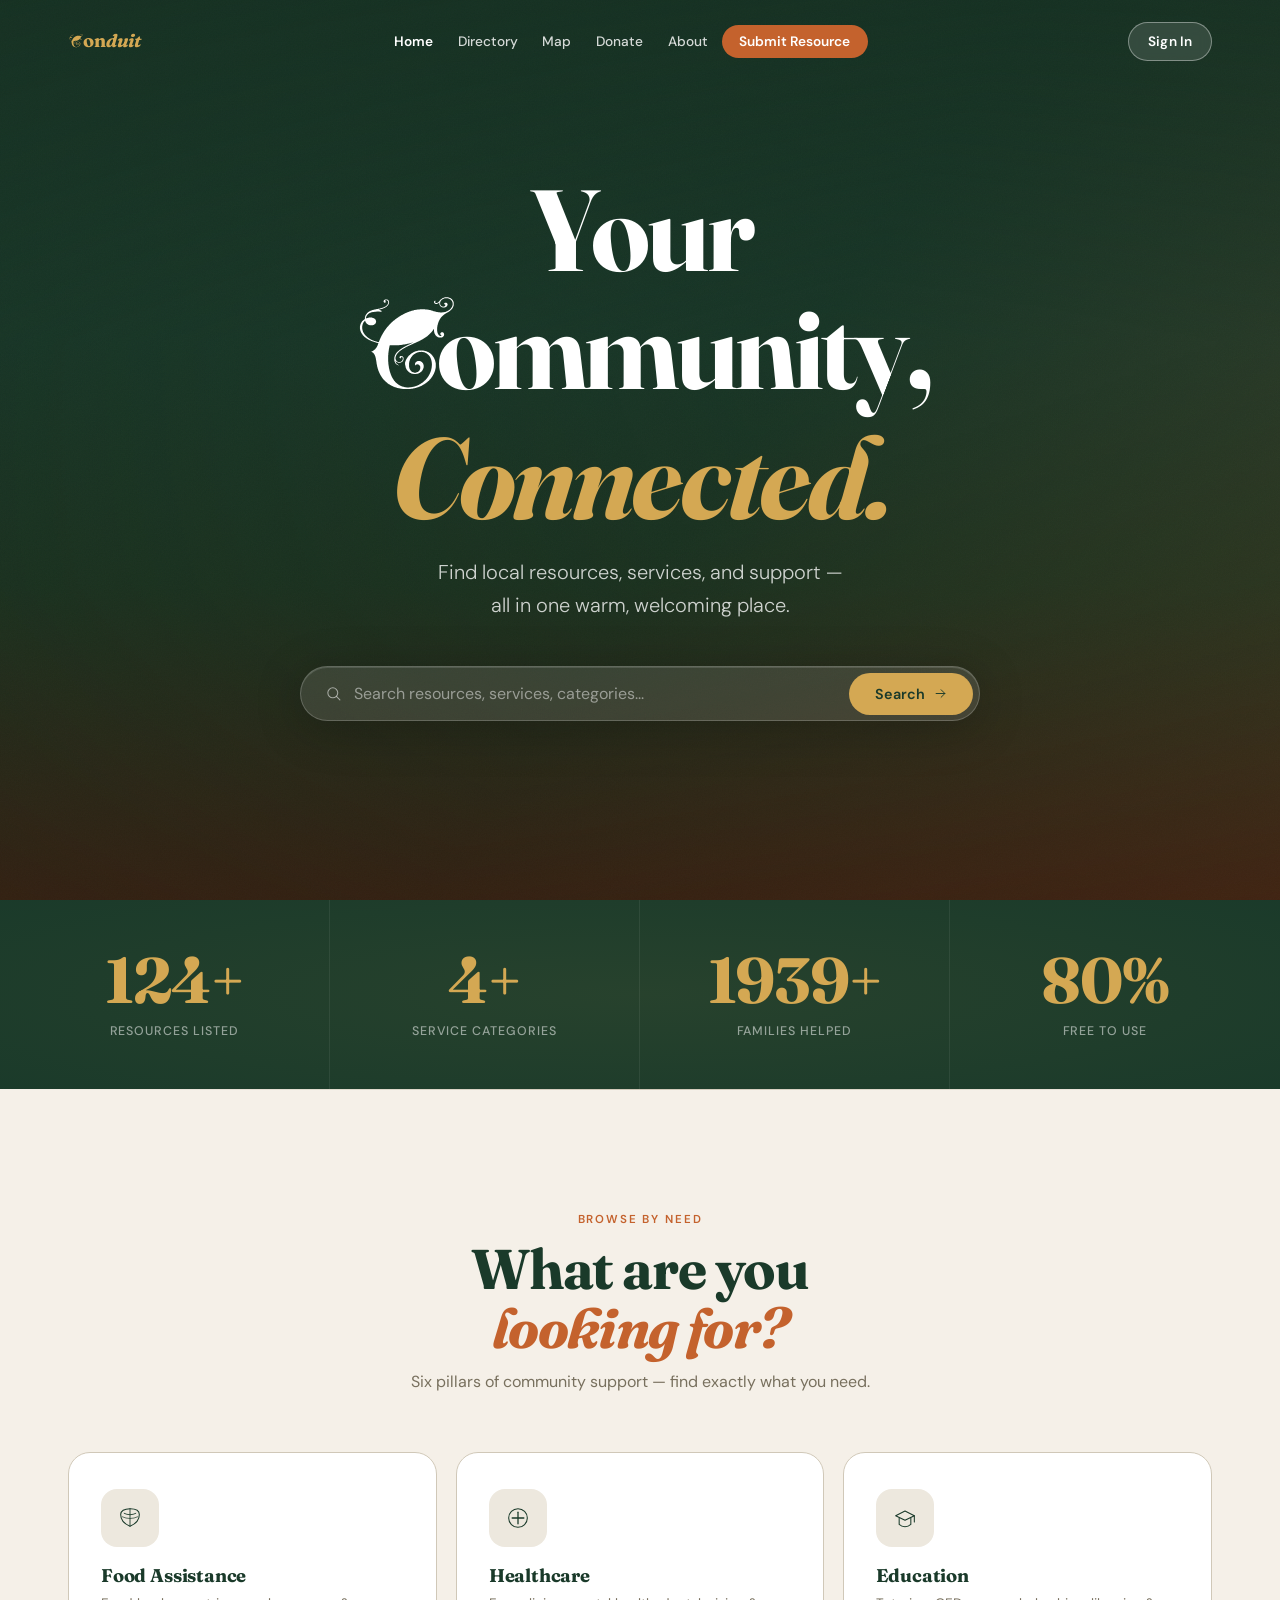
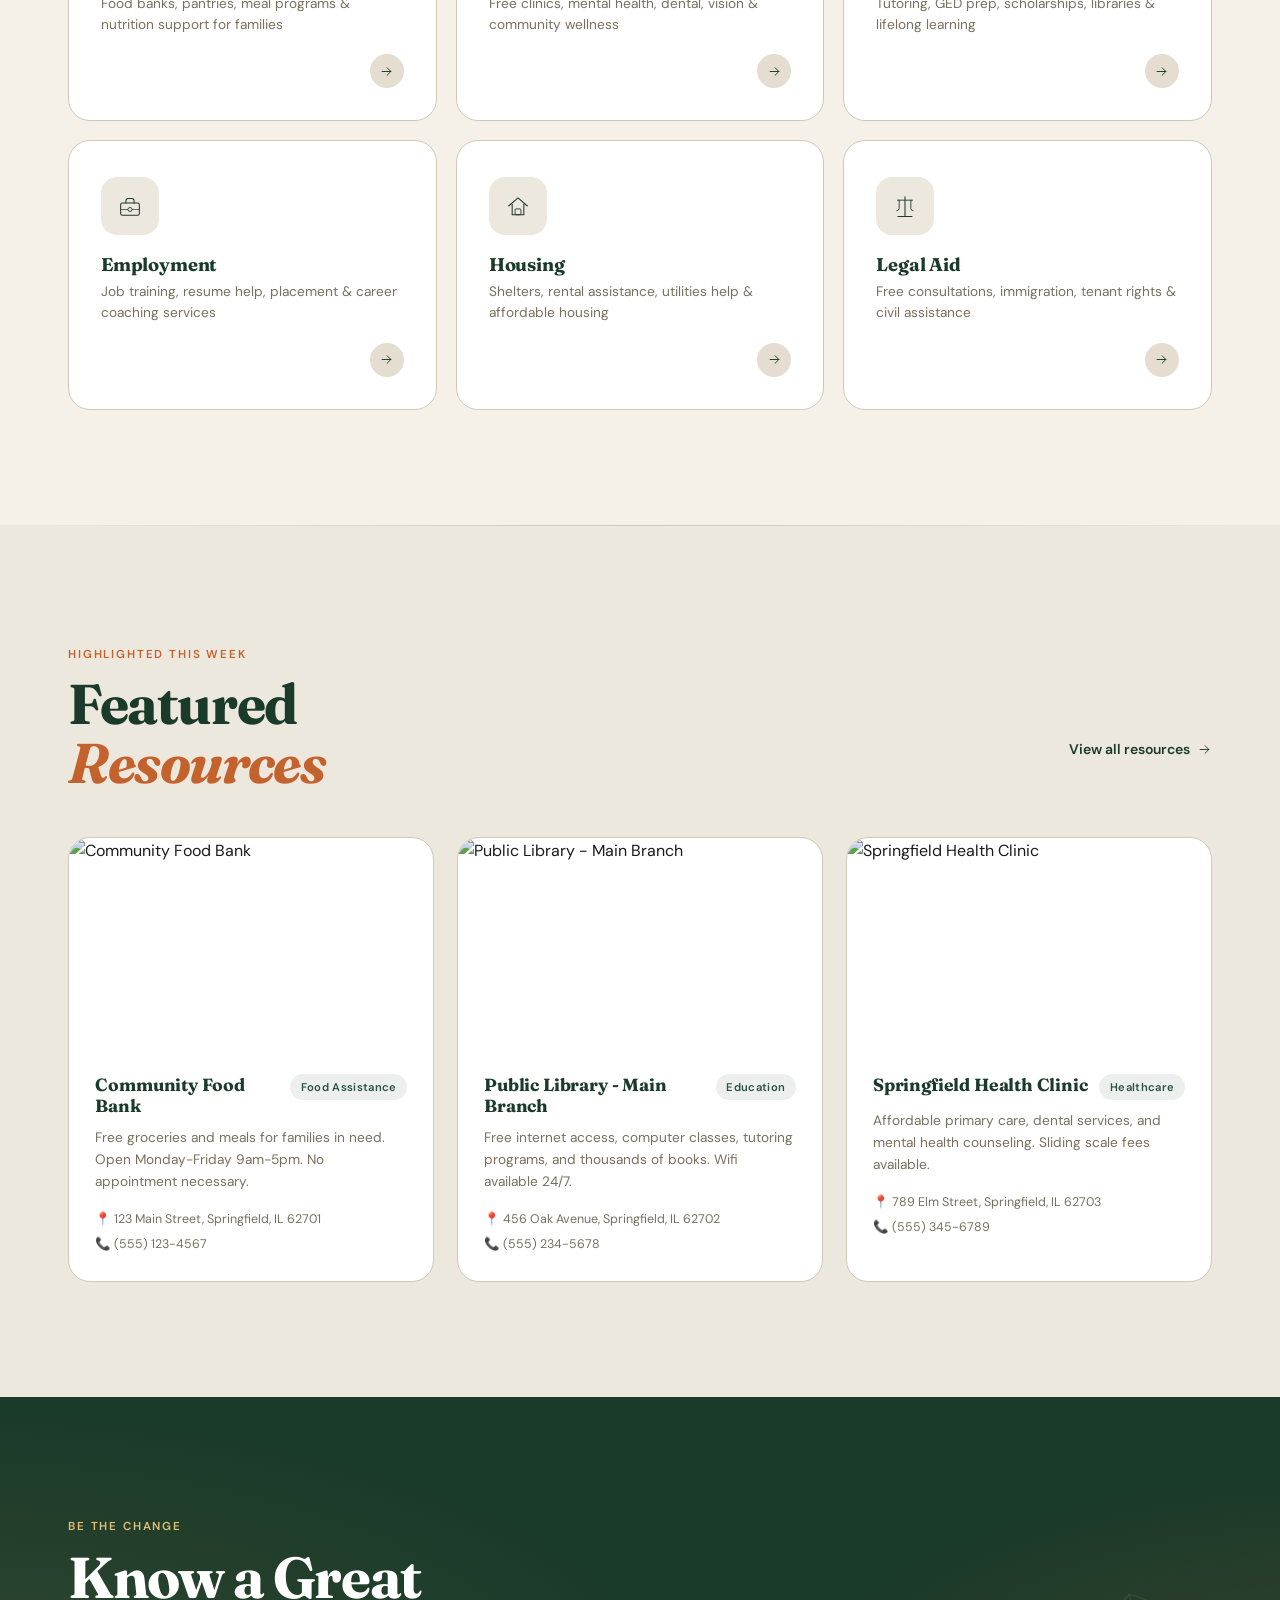
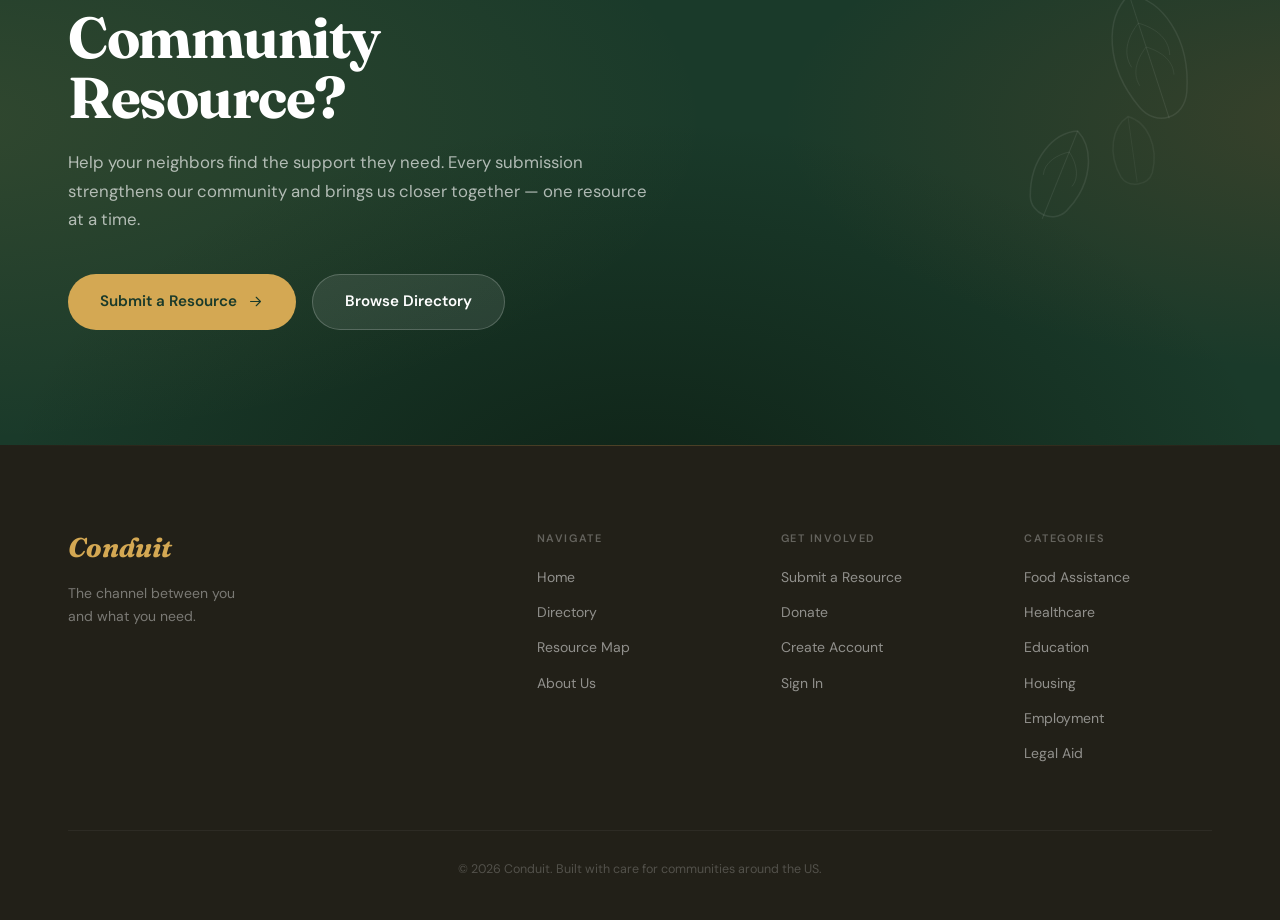
==== commit 74e08097: "major UI changes" ====
--- a/index.html
+++ b/index.html
@@ -3,117 +3,376 @@
 <head>
   <meta charset="UTF-8">
   <meta name="viewport" content="width=device-width, initial-scale=1.0">
-  <meta name="description" content="Community Connect - Your local resource hub for finding essential community services and support">
-  <title>Community Connect - Home</title>
+  <meta name="description" content="Conduit — Your local resource hub for finding essential community services and support in Springfield, IL">
+  <title>Conduit — Home</title>
+  <link rel="preconnect" href="https://fonts.googleapis.com">
+  <link rel="preconnect" href="https://fonts.gstatic.com" crossorigin>
+  <link href="https://fonts.googleapis.com/css2?family=Fraunces:ital,opsz,wght@0,9..144,300;0,9..144,400;0,9..144,600;0,9..144,700;1,9..144,300;1,9..144,400;1,9..144,700&family=DM+Sans:ital,opsz,wght@0,9..40,300;0,9..40,400;0,9..40,500;0,9..40,600;1,9..40,300;1,9..40,400&display=swap" rel="stylesheet">
   <link rel="stylesheet" href="assets/css/styles.css">
-  <!-- Leaflet CSS -->
-  <link rel="stylesheet" href="https://unpkg.com/leaflet@1.9.4/dist/leaflet.css" 
-    integrity="sha256-p4NxAoJBhIIN+hmNHrzRCf9tD/miZyoHS5obTRR9BMY=" 
+  <link rel="stylesheet" href="https://unpkg.com/leaflet@1.9.4/dist/leaflet.css"
+    integrity="sha256-p4NxAoJBhIIN+hmNHrzRCf9tD/miZyoHS5obTRR9BMY="
     crossorigin="" />
 </head>
 <body>
-  <main>
-    <!-- Navigation Bar -->
-    <nav>
-      <div class="container">
-        <div class="logo">
-          <div class="logo-icon">CC</div>
-          Community Connect
-        </div>
-        <ul class="nav-links">
-          <li><a href="index.html">Home</a></li>
-          <li><a href="directory.html">Directory</a></li>
-          <li><a href="map.html">Map</a></li>
-          <li><a href="submit.html">Submit Resource</a></li>
-          <li><a href="donate.html">Donate Now</a></li>
-          <li><a href="about.html">About</a></li>
-          <li><a href="login.html" id="nav-login">Login</a></li>
-          <li><a href="signup.html" id="nav-signup">Sign Up</a></li>
-          <li><a href="profile.html" id="nav-profile" style="display:none;">My Profile</a></li>
-          <li><a href="#" id="nav-logout" style="display:none;">Logout</a></li>
-        </ul>
-
-        <button class="mobile-menu-toggle" aria-label="Toggle menu">☰</button>
-      </div>
-    </nav>
-
-    <!-- Hero Section -->
-    <section class="hero-home">
-      <div class="hero-video-container">
-        <video class="hero-video" autoplay muted loop playsinline>
-          <source src="assets/videos/community.mp4" type="video/mp4">
-        </video>
-      </div>
-      <div class="hero-overlay"></div>
-      <div class="container hero-content">
-        <h1 class="hero-title">Connect to Your Community</h1>
-        <p class="hero-subtitle">Find local resources, services, and support in one place</p>
-        <div class="search-container">
-          <input 
-            type="text" 
-            class="search-box" 
-            placeholder="Search for resources, services, or categories..."
-            aria-label="Search resources"
-          >
-          <span class="search-icon">🔍</span>
-        </div>
-      </div>
-    </section>
-
-    <!-- Quick Filters -->
-    <section class="filters">
-      <div class="container">
-        <div class="filter-buttons">
-          <a href="directory.html?category=Food Assistance" class="filter-btn">Food Assistance</a>
-          <a href="directory.html?category=Healthcare" class="filter-btn">Healthcare</a>
-          <a href="directory.html?category=Education" class="filter-btn">Education</a>
-          <a href="directory.html?category=Employment" class="filter-btn">Employment</a>
-          <a href="directory.html?category=Housing" class="filter-btn">Housing</a>
-          <a href="directory.html?category=Legal" class="filter-btn">Legal</a>
-        </div>
-      </div>
-    </section>
-
-    <!-- Featured Resources -->
-    <section class="resources-section">
-      <div class="container">
-        <h2 class="section-title">Featured Resources</h2>
-        <div class="resources-grid" id="featured-resources">
-          <!-- Featured resources will be loaded here by JavaScript -->
-          <div class="resource-card">
-            <div style="height: 200px; background: linear-gradient(135deg, #2E7D60 0%, #1e5a44 100%); display: flex; align-items: center; justify-content: center; color: white; font-size: 1.2rem;">
-              Loading resources...
-            </div>
-          </div>
-        </div>
-        <div class="text-center mt-2">
-          <a href="directory.html" class="btn btn-primary">View All Resources</a>
-        </div>
-      </div>
-    </section>
-
-    <!-- Call to Action -->
-    <section class="resources-section" style="background-color: #F7F7F7;">
-      <div class="container text-center">
-        <h2 class="section-title">Know a Great Community Resource?</h2>
-        <p style="max-width: 600px; margin: 0 auto 2rem;">Help grow our community hub by submitting local resources that can help others. Every contribution makes a difference.</p>
-        <a href="submit.html" class="btn btn-secondary">Submit a Resource</a>
-      </div>
-    </section>
-
-    <!-- Footer -->
-    <footer>
-      <div class="container">
-        <p>&copy; 2026 Community Connect.</p>
-        <p>Connecting communities, one resource at a time.</p>
-      </div>
-    </footer>
-  </main>
-  <!-- Leaflet JavaScript -->
-  <script src="https://unpkg.com/leaflet@1.9.4/dist/leaflet.js" 
-    integrity="sha256-20nQCchB9co0qIjJZRGuk2/Z9VM+kNiyxNV1lvTlZBo=" 
-    crossorigin=""></script>
-  <script src="assets/js/auth.js"></script>
-  <script src="assets/js/app.js"></script>
+<main>
+
+  <!-- ===== NAVIGATION ===== -->
+  <nav id="main-nav">
+    <div class="nav-inner">
+      <a href="index.html" class="logo">
+        <span class="logo-text"><span class="nav-c-word"><span class="nav-c-mark"></span>on<em>duit</em></span></span>
+      </a>
+
+      <ul class="nav-links">
+        <li><a href="index.html">Home</a></li>
+        <li><a href="directory.html">Directory</a></li>
+        <li><a href="map.html">Map</a></li>
+        <li><a href="donate.html">Donate</a></li>
+        <li><a href="about.html">About</a></li>
+        <li><a href="submit.html" class="nav-cta">Submit Resource</a></li>
+      </ul>
+
+      <div class="nav-auth">
+        <a href="login.html" class="nav-signin-btn" id="nav-signin-btn">Sign In</a>
+        <div class="nav-profile-corner" id="nav-profile-corner" style="display:none;">
+          <a href="profile.html" class="nav-avatar-link">
+            <img src="" alt="My Profile" class="nav-avatar-thumb" id="nav-avatar-thumb">
+          </a>
+          <a href="#" class="nav-logout-link" id="nav-logout">Log out</a>
+        </div>
+      </div>
+
+      <button class="mobile-menu-toggle" aria-label="Toggle menu">
+        <span></span><span></span><span></span>
+      </button>
+    </div>
+  </nav>
+
+  <!-- ===== HERO ===== -->
+  <section class="hero-home">
+    <div class="hero-video-container">
+      <video class="hero-video" autoplay muted loop playsinline>
+        <source src="assets/videos/community.mp4" type="video/mp4">
+      </video>
+    </div>
+    <div class="hero-overlay"></div>
+    <div class="hero-grain"></div>
+
+    <div class="hero-content-wrap">
+      <div class="hero-eyebrow" id="hero-location-eyebrow" style="display:none">
+        <span class="eyebrow-dot"></span>
+        Springfield, Illinois
+      </div>
+
+      <h1 class="hero-title">
+        <span class="title-line title-line--1">Your <span class="community-word"><svg class="hero-c-logo" xmlns="http://www.w3.org/2000/svg" viewBox="0 0 780 926"><path fill="currentColor" d="M 637,88 L 636,89 L 629,89 L 628,90 L 625,90 L 624,91 L 623,91 L 622,92 L 620,92 L 619,93 L 617,93 L 616,94 L 615,94 L 614,95 L 613,95 L 612,96 L 611,96 L 609,98 L 608,98 L 604,102 L 603,102 L 597,108 L 597,109 L 593,113 L 593,114 L 583,124 L 582,124 L 580,126 L 578,126 L 577,127 L 574,127 L 573,128 L 570,128 L 569,127 L 568,127 L 567,126 L 566,126 L 565,125 L 565,124 L 564,123 L 564,122 L 563,121 L 563,120 L 564,119 L 564,118 L 567,115 L 567,114 L 565,112 L 564,112 L 563,113 L 561,113 L 560,114 L 559,114 L 558,115 L 558,116 L 557,117 L 557,118 L 556,119 L 556,123 L 557,124 L 557,126 L 558,127 L 558,128 L 561,131 L 562,131 L 564,133 L 566,133 L 567,134 L 575,134 L 576,133 L 578,133 L 579,132 L 580,132 L 581,131 L 582,131 L 583,130 L 584,130 L 586,128 L 587,128 L 591,124 L 592,125 L 592,136 L 593,137 L 593,140 L 594,141 L 594,142 L 596,144 L 596,145 L 598,147 L 598,148 L 600,150 L 601,150 L 604,153 L 605,153 L 606,154 L 607,154 L 608,155 L 609,155 L 610,156 L 612,156 L 613,157 L 616,157 L 617,158 L 623,158 L 624,157 L 628,157 L 629,156 L 631,156 L 632,155 L 634,155 L 635,154 L 636,154 L 638,152 L 639,152 L 644,147 L 644,146 L 645,145 L 645,144 L 646,143 L 646,141 L 647,140 L 647,135 L 646,134 L 646,132 L 645,131 L 645,130 L 642,127 L 641,127 L 640,126 L 639,126 L 638,125 L 631,125 L 630,126 L 629,126 L 628,127 L 627,127 L 625,129 L 625,130 L 624,131 L 624,134 L 626,136 L 627,136 L 628,137 L 630,137 L 632,139 L 632,143 L 631,144 L 631,145 L 627,149 L 626,149 L 625,150 L 624,150 L 623,151 L 620,151 L 619,152 L 617,152 L 616,151 L 612,151 L 611,150 L 610,150 L 609,149 L 608,149 L 607,148 L 606,148 L 600,142 L 600,141 L 599,140 L 599,139 L 598,138 L 598,136 L 597,135 L 597,124 L 598,123 L 598,120 L 599,119 L 599,118 L 600,117 L 600,116 L 602,114 L 602,113 L 604,111 L 604,110 L 610,104 L 611,104 L 612,103 L 613,103 L 615,101 L 616,101 L 617,100 L 618,100 L 619,99 L 620,99 L 621,98 L 622,98 L 623,97 L 625,97 L 626,96 L 629,96 L 630,95 L 647,95 L 648,96 L 651,96 L 652,97 L 654,97 L 655,98 L 656,98 L 657,99 L 659,99 L 660,100 L 661,100 L 663,102 L 664,102 L 666,104 L 667,104 L 673,110 L 673,111 L 676,114 L 676,115 L 677,116 L 677,117 L 678,118 L 678,119 L 679,120 L 679,122 L 680,123 L 680,125 L 681,126 L 681,140 L 680,141 L 680,144 L 679,145 L 679,147 L 678,148 L 678,150 L 677,151 L 677,152 L 675,154 L 675,155 L 673,157 L 673,158 L 672,159 L 672,160 L 669,163 L 669,164 L 663,170 L 662,170 L 658,174 L 657,174 L 654,177 L 653,177 L 652,178 L 651,178 L 649,180 L 648,180 L 647,181 L 646,181 L 645,182 L 644,182 L 643,183 L 642,183 L 641,184 L 640,184 L 639,185 L 637,185 L 636,186 L 634,186 L 633,187 L 630,187 L 629,188 L 626,188 L 625,189 L 622,189 L 621,190 L 613,190 L 612,191 L 595,191 L 594,190 L 587,190 L 586,189 L 582,189 L 581,188 L 577,188 L 576,187 L 572,187 L 571,186 L 567,186 L 566,185 L 564,185 L 563,184 L 560,184 L 559,183 L 556,183 L 555,182 L 552,182 L 551,181 L 549,181 L 548,180 L 547,180 L 546,179 L 544,179 L 543,178 L 540,178 L 539,177 L 536,177 L 535,176 L 533,176 L 532,175 L 529,175 L 528,174 L 524,174 L 523,173 L 519,173 L 518,172 L 514,172 L 513,171 L 508,171 L 507,170 L 497,170 L 496,169 L 461,169 L 460,170 L 450,170 L 449,171 L 444,171 L 443,172 L 439,172 L 438,173 L 433,173 L 432,174 L 427,174 L 426,175 L 423,175 L 422,176 L 420,176 L 419,177 L 416,177 L 415,178 L 412,178 L 411,179 L 408,179 L 407,180 L 405,180 L 404,181 L 402,181 L 401,182 L 398,182 L 397,183 L 395,183 L 394,184 L 393,184 L 392,185 L 390,185 L 389,186 L 387,186 L 386,187 L 384,187 L 383,188 L 382,188 L 381,189 L 380,189 L 379,190 L 377,190 L 376,191 L 374,191 L 373,192 L 372,192 L 371,193 L 370,193 L 369,194 L 368,194 L 367,195 L 365,195 L 364,196 L 363,196 L 362,197 L 361,197 L 360,198 L 359,198 L 358,199 L 357,199 L 356,200 L 355,200 L 354,201 L 353,201 L 352,202 L 351,202 L 350,203 L 349,203 L 348,204 L 347,204 L 345,206 L 344,206 L 343,207 L 342,207 L 341,208 L 340,208 L 339,209 L 338,209 L 337,210 L 336,210 L 334,212 L 333,212 L 332,213 L 331,213 L 328,216 L 327,216 L 326,217 L 325,217 L 324,218 L 323,218 L 321,220 L 320,220 L 318,222 L 317,222 L 314,225 L 313,225 L 311,227 L 310,227 L 308,229 L 307,229 L 305,231 L 304,231 L 300,235 L 299,235 L 296,238 L 295,238 L 291,242 L 290,242 L 285,247 L 284,247 L 276,255 L 275,255 L 252,278 L 252,279 L 245,286 L 245,287 L 240,292 L 240,293 L 237,296 L 237,297 L 234,300 L 234,301 L 230,305 L 230,306 L 228,308 L 228,309 L 226,311 L 226,312 L 223,315 L 223,316 L 222,317 L 222,318 L 221,319 L 221,320 L 219,322 L 219,323 L 217,325 L 217,326 L 216,327 L 216,328 L 214,330 L 214,331 L 213,332 L 213,333 L 211,335 L 211,336 L 210,337 L 210,338 L 209,339 L 209,340 L 208,341 L 208,342 L 206,344 L 206,345 L 205,346 L 205,347 L 204,348 L 204,349 L 203,350 L 203,351 L 202,352 L 202,353 L 201,354 L 201,355 L 200,356 L 200,357 L 199,358 L 199,359 L 198,360 L 198,361 L 197,362 L 197,364 L 196,365 L 196,366 L 195,367 L 195,368 L 194,369 L 194,370 L 193,371 L 193,373 L 192,374 L 192,375 L 191,376 L 191,378 L 190,379 L 190,380 L 189,381 L 189,382 L 188,383 L 188,385 L 187,386 L 187,388 L 185,390 L 184,389 L 181,389 L 180,388 L 177,388 L 176,387 L 173,387 L 172,386 L 169,386 L 168,385 L 166,385 L 165,384 L 163,384 L 162,383 L 160,383 L 159,382 L 157,382 L 156,381 L 154,381 L 153,380 L 152,380 L 151,379 L 149,379 L 148,378 L 147,378 L 146,377 L 144,377 L 143,376 L 142,376 L 141,375 L 140,375 L 139,374 L 137,374 L 136,373 L 135,373 L 133,371 L 132,371 L 131,370 L 130,370 L 129,369 L 128,369 L 126,367 L 125,367 L 124,366 L 123,366 L 121,364 L 120,364 L 118,362 L 117,362 L 115,360 L 114,360 L 111,357 L 110,357 L 98,345 L 97,345 L 96,344 L 96,343 L 92,339 L 92,338 L 89,335 L 89,334 L 87,332 L 87,331 L 85,329 L 85,328 L 84,327 L 84,326 L 83,325 L 83,324 L 82,323 L 82,322 L 81,321 L 81,320 L 80,319 L 80,317 L 79,316 L 79,314 L 78,313 L 78,310 L 77,309 L 77,306 L 76,305 L 76,300 L 75,299 L 75,283 L 76,282 L 76,277 L 77,276 L 77,273 L 78,272 L 78,270 L 79,269 L 79,267 L 80,266 L 80,265 L 81,264 L 81,263 L 82,262 L 82,261 L 83,260 L 83,259 L 84,258 L 84,257 L 86,255 L 86,254 L 92,248 L 92,247 L 93,246 L 94,246 L 95,247 L 95,249 L 96,250 L 96,251 L 97,252 L 97,253 L 98,254 L 98,256 L 99,257 L 99,258 L 103,262 L 103,263 L 108,268 L 109,268 L 111,270 L 112,270 L 114,272 L 115,272 L 116,273 L 117,273 L 118,274 L 120,274 L 121,275 L 123,275 L 124,276 L 126,276 L 127,277 L 142,277 L 143,276 L 146,276 L 147,275 L 149,275 L 150,274 L 152,274 L 153,273 L 154,273 L 157,270 L 158,270 L 159,269 L 160,269 L 164,265 L 164,264 L 165,263 L 165,262 L 166,261 L 166,260 L 167,259 L 167,257 L 168,256 L 168,247 L 167,246 L 167,244 L 166,243 L 166,242 L 165,241 L 165,240 L 164,239 L 164,238 L 159,233 L 158,233 L 156,231 L 155,231 L 154,230 L 153,230 L 152,229 L 151,229 L 150,228 L 148,228 L 147,227 L 146,227 L 145,226 L 141,226 L 140,225 L 120,225 L 119,226 L 115,226 L 114,227 L 112,227 L 111,228 L 109,228 L 108,229 L 105,229 L 104,230 L 102,230 L 101,231 L 100,230 L 100,225 L 101,224 L 101,222 L 102,221 L 102,219 L 103,218 L 103,217 L 104,216 L 104,215 L 105,214 L 105,213 L 106,212 L 106,211 L 109,208 L 109,207 L 115,201 L 116,201 L 119,198 L 120,198 L 122,196 L 123,196 L 124,195 L 125,195 L 126,194 L 127,194 L 128,193 L 130,193 L 131,192 L 132,192 L 133,191 L 135,191 L 136,190 L 138,190 L 139,189 L 143,189 L 144,188 L 148,188 L 149,187 L 156,187 L 157,186 L 170,186 L 171,185 L 191,185 L 192,186 L 205,186 L 205,182 L 203,180 L 203,179 L 202,178 L 200,178 L 199,177 L 198,177 L 197,176 L 196,176 L 195,175 L 190,175 L 189,174 L 187,174 L 186,173 L 187,172 L 188,172 L 189,171 L 191,171 L 192,170 L 194,170 L 195,169 L 199,169 L 200,168 L 203,168 L 204,167 L 207,167 L 208,166 L 210,166 L 211,165 L 213,165 L 214,164 L 215,164 L 216,163 L 218,163 L 219,162 L 221,162 L 222,161 L 223,161 L 224,160 L 225,160 L 226,159 L 227,159 L 228,158 L 229,158 L 231,156 L 232,156 L 233,155 L 234,155 L 235,154 L 236,154 L 239,151 L 240,151 L 241,150 L 241,149 L 243,147 L 244,147 L 245,146 L 245,145 L 249,141 L 249,140 L 250,139 L 250,138 L 252,136 L 252,135 L 253,134 L 253,131 L 254,130 L 254,126 L 255,125 L 255,119 L 254,118 L 254,115 L 253,114 L 253,113 L 252,112 L 252,111 L 250,109 L 250,108 L 249,107 L 248,107 L 247,106 L 246,106 L 245,105 L 244,105 L 243,104 L 241,104 L 240,103 L 230,103 L 229,104 L 228,104 L 227,105 L 225,105 L 223,107 L 222,107 L 222,108 L 220,110 L 220,111 L 219,112 L 219,114 L 218,115 L 218,118 L 219,119 L 219,121 L 222,124 L 223,124 L 224,125 L 229,125 L 233,121 L 233,118 L 232,117 L 232,116 L 231,115 L 230,115 L 229,114 L 229,112 L 232,109 L 233,109 L 234,108 L 237,108 L 238,109 L 240,109 L 241,110 L 242,110 L 244,112 L 245,112 L 247,114 L 247,115 L 248,116 L 248,118 L 249,119 L 249,126 L 248,127 L 248,131 L 247,132 L 247,134 L 245,136 L 245,137 L 243,139 L 243,140 L 237,146 L 236,146 L 233,149 L 232,149 L 231,150 L 230,150 L 228,152 L 227,152 L 226,153 L 225,153 L 224,154 L 223,154 L 222,155 L 221,155 L 220,156 L 219,156 L 218,157 L 216,157 L 215,158 L 213,158 L 212,159 L 210,159 L 209,160 L 208,160 L 207,161 L 204,161 L 203,162 L 200,162 L 199,163 L 196,163 L 195,164 L 192,164 L 191,165 L 187,165 L 186,166 L 181,166 L 180,167 L 176,167 L 175,168 L 171,168 L 170,169 L 165,169 L 164,170 L 160,170 L 159,171 L 156,171 L 155,172 L 153,172 L 152,173 L 150,173 L 149,174 L 146,174 L 145,175 L 143,175 L 142,176 L 140,176 L 139,177 L 137,177 L 136,178 L 134,178 L 133,179 L 132,179 L 131,180 L 130,180 L 129,181 L 128,181 L 127,182 L 126,182 L 125,183 L 124,183 L 122,185 L 121,185 L 120,186 L 119,186 L 117,188 L 116,188 L 109,195 L 108,195 L 107,196 L 107,197 L 103,201 L 103,202 L 101,204 L 101,205 L 99,207 L 99,208 L 98,209 L 98,210 L 97,211 L 97,212 L 96,213 L 96,215 L 95,216 L 95,218 L 94,219 L 94,223 L 93,224 L 93,234 L 89,238 L 88,238 L 85,241 L 84,241 L 73,252 L 73,253 L 71,255 L 71,256 L 69,258 L 69,259 L 68,260 L 68,261 L 67,262 L 67,263 L 66,264 L 66,265 L 65,266 L 65,267 L 64,268 L 64,270 L 63,271 L 63,273 L 62,274 L 62,277 L 61,278 L 61,282 L 60,283 L 60,301 L 61,302 L 61,307 L 62,308 L 62,311 L 63,312 L 63,314 L 64,315 L 64,317 L 65,318 L 65,319 L 66,320 L 66,321 L 67,322 L 67,324 L 68,325 L 68,326 L 70,328 L 70,329 L 71,330 L 71,331 L 73,333 L 73,334 L 75,336 L 75,337 L 78,340 L 78,341 L 93,356 L 94,356 L 98,360 L 99,360 L 102,363 L 103,363 L 105,365 L 106,365 L 108,367 L 109,367 L 110,368 L 111,368 L 114,371 L 115,371 L 116,372 L 117,372 L 118,373 L 119,373 L 120,374 L 121,374 L 122,375 L 123,375 L 124,376 L 125,376 L 126,377 L 128,377 L 129,378 L 130,378 L 131,379 L 132,379 L 133,380 L 134,380 L 135,381 L 137,381 L 138,382 L 139,382 L 140,383 L 141,383 L 142,384 L 144,384 L 145,385 L 147,385 L 148,386 L 150,386 L 151,387 L 153,387 L 154,388 L 156,388 L 157,389 L 159,389 L 160,390 L 163,390 L 164,391 L 165,391 L 166,392 L 169,392 L 170,393 L 173,393 L 174,394 L 177,394 L 178,395 L 181,395 L 183,397 L 183,400 L 182,401 L 182,402 L 181,403 L 181,404 L 180,405 L 180,407 L 179,408 L 179,410 L 178,411 L 178,412 L 177,413 L 177,414 L 176,415 L 176,416 L 175,417 L 175,418 L 174,419 L 174,420 L 172,422 L 172,423 L 171,424 L 171,425 L 169,427 L 169,428 L 166,431 L 166,432 L 164,434 L 163,434 L 163,435 L 160,438 L 159,438 L 153,444 L 152,444 L 149,447 L 148,447 L 146,449 L 145,449 L 144,450 L 143,450 L 142,451 L 140,451 L 139,452 L 137,452 L 137,454 L 138,455 L 139,455 L 141,457 L 142,457 L 143,458 L 144,458 L 147,461 L 148,461 L 154,467 L 154,468 L 156,470 L 156,471 L 157,472 L 157,473 L 158,474 L 158,475 L 159,476 L 159,477 L 160,478 L 160,479 L 161,480 L 161,481 L 162,482 L 162,484 L 163,485 L 163,488 L 164,489 L 164,491 L 165,492 L 165,495 L 166,496 L 166,500 L 167,501 L 167,506 L 168,507 L 168,511 L 169,512 L 169,517 L 170,518 L 170,524 L 171,525 L 171,532 L 172,533 L 172,537 L 173,538 L 173,541 L 174,542 L 174,546 L 175,547 L 175,552 L 176,553 L 176,556 L 177,557 L 177,559 L 178,560 L 178,563 L 179,564 L 179,567 L 180,568 L 180,570 L 181,571 L 181,573 L 182,574 L 182,576 L 183,577 L 183,579 L 184,580 L 184,582 L 185,583 L 185,584 L 186,585 L 186,586 L 187,587 L 187,589 L 188,590 L 188,591 L 189,592 L 189,594 L 190,595 L 190,596 L 191,597 L 191,598 L 192,599 L 192,600 L 193,601 L 193,602 L 194,603 L 194,604 L 195,605 L 195,606 L 196,607 L 196,608 L 197,609 L 197,610 L 199,612 L 199,613 L 200,614 L 200,615 L 201,616 L 201,617 L 204,620 L 204,621 L 205,622 L 205,623 L 208,626 L 208,627 L 210,629 L 210,630 L 213,633 L 213,634 L 218,639 L 218,640 L 235,657 L 236,657 L 241,662 L 242,662 L 246,666 L 247,666 L 249,668 L 250,668 L 253,671 L 254,671 L 255,672 L 256,672 L 258,674 L 259,674 L 260,675 L 261,675 L 263,677 L 264,677 L 265,678 L 266,678 L 267,679 L 268,679 L 269,680 L 270,680 L 272,682 L 273,682 L 274,683 L 276,683 L 277,684 L 278,684 L 279,685 L 280,685 L 281,686 L 282,686 L 283,687 L 284,687 L 285,688 L 287,688 L 288,689 L 289,689 L 290,690 L 292,690 L 293,691 L 295,691 L 296,692 L 299,692 L 300,693 L 302,693 L 303,694 L 304,694 L 305,695 L 308,695 L 309,696 L 313,696 L 314,697 L 316,697 L 317,698 L 320,698 L 321,699 L 325,699 L 326,700 L 332,700 L 333,701 L 338,701 L 339,702 L 344,702 L 345,703 L 355,703 L 356,704 L 389,704 L 390,703 L 399,703 L 400,702 L 406,702 L 407,701 L 413,701 L 414,700 L 419,700 L 420,699 L 424,699 L 425,698 L 428,698 L 429,697 L 432,697 L 433,696 L 436,696 L 437,695 L 439,695 L 440,694 L 442,694 L 443,693 L 445,693 L 446,692 L 448,692 L 449,691 L 451,691 L 452,690 L 454,690 L 455,689 L 456,689 L 457,688 L 459,688 L 460,687 L 462,687 L 463,686 L 464,686 L 465,685 L 466,685 L 467,684 L 468,684 L 469,683 L 471,683 L 473,681 L 474,681 L 475,680 L 476,680 L 477,679 L 478,679 L 479,678 L 480,678 L 481,677 L 482,677 L 484,675 L 485,675 L 486,674 L 487,674 L 489,672 L 490,672 L 491,671 L 492,671 L 494,669 L 495,669 L 497,667 L 498,667 L 500,665 L 501,665 L 504,662 L 505,662 L 509,658 L 510,658 L 516,652 L 517,652 L 517,651 L 519,649 L 520,649 L 526,643 L 526,642 L 528,640 L 529,640 L 529,639 L 534,634 L 534,633 L 538,629 L 538,628 L 541,625 L 541,624 L 543,622 L 543,621 L 545,619 L 545,618 L 547,616 L 547,615 L 549,613 L 549,612 L 550,611 L 550,610 L 551,609 L 551,608 L 552,607 L 552,606 L 553,605 L 553,604 L 555,602 L 555,601 L 556,600 L 556,598 L 557,597 L 557,596 L 558,595 L 558,593 L 559,592 L 559,591 L 560,590 L 560,588 L 561,587 L 561,585 L 562,584 L 562,582 L 563,581 L 563,579 L 564,578 L 564,575 L 565,574 L 565,570 L 566,569 L 566,566 L 567,565 L 567,560 L 568,559 L 568,531 L 567,530 L 567,526 L 566,525 L 566,522 L 565,521 L 565,517 L 564,516 L 564,514 L 563,513 L 563,511 L 562,510 L 562,509 L 561,508 L 561,506 L 560,505 L 560,503 L 559,502 L 559,501 L 558,500 L 558,499 L 557,498 L 557,497 L 556,496 L 556,495 L 555,494 L 555,493 L 553,491 L 553,490 L 551,488 L 551,487 L 548,484 L 548,483 L 544,479 L 544,478 L 534,468 L 533,468 L 528,463 L 527,463 L 524,460 L 523,460 L 522,459 L 521,459 L 520,458 L 519,458 L 517,456 L 516,456 L 515,455 L 513,455 L 512,454 L 511,454 L 510,453 L 509,453 L 508,452 L 507,452 L 506,451 L 504,451 L 503,450 L 501,450 L 500,449 L 498,449 L 497,448 L 494,448 L 493,447 L 487,447 L 486,446 L 479,446 L 478,445 L 460,445 L 459,446 L 451,446 L 450,447 L 446,447 L 445,448 L 442,448 L 441,449 L 439,449 L 438,450 L 436,450 L 435,451 L 432,451 L 431,452 L 429,452 L 428,453 L 427,453 L 426,454 L 425,454 L 424,455 L 423,455 L 422,456 L 421,456 L 420,457 L 419,457 L 418,458 L 417,458 L 416,459 L 415,459 L 414,460 L 413,460 L 411,462 L 410,462 L 408,464 L 407,464 L 405,466 L 404,466 L 401,469 L 400,469 L 394,475 L 393,475 L 385,483 L 385,484 L 381,488 L 381,489 L 378,492 L 378,493 L 376,495 L 376,496 L 375,497 L 375,498 L 373,500 L 373,501 L 371,503 L 371,504 L 370,505 L 370,506 L 369,507 L 369,508 L 368,509 L 368,510 L 367,511 L 367,513 L 366,514 L 366,515 L 365,516 L 365,519 L 364,520 L 364,521 L 363,522 L 363,525 L 362,526 L 362,540 L 363,541 L 363,544 L 364,545 L 364,548 L 365,549 L 365,553 L 366,554 L 366,558 L 367,559 L 367,562 L 368,563 L 368,564 L 369,565 L 369,566 L 370,567 L 370,568 L 371,569 L 371,570 L 372,571 L 372,572 L 374,574 L 374,575 L 376,577 L 376,578 L 389,591 L 390,591 L 392,593 L 393,593 L 394,594 L 395,594 L 397,596 L 398,596 L 399,597 L 400,597 L 401,598 L 402,598 L 403,599 L 405,599 L 406,600 L 407,600 L 408,601 L 410,601 L 411,602 L 417,602 L 418,603 L 438,603 L 439,602 L 444,602 L 445,601 L 448,601 L 449,600 L 450,600 L 451,599 L 453,599 L 454,598 L 455,598 L 456,597 L 457,597 L 458,596 L 459,596 L 461,594 L 462,594 L 463,593 L 464,593 L 467,590 L 468,590 L 476,582 L 476,581 L 479,578 L 479,577 L 480,576 L 480,575 L 481,574 L 481,573 L 482,572 L 482,571 L 483,570 L 483,569 L 484,568 L 484,566 L 485,565 L 485,563 L 486,562 L 486,559 L 487,558 L 487,545 L 486,544 L 486,541 L 485,540 L 485,538 L 484,537 L 484,535 L 483,534 L 483,533 L 482,532 L 482,531 L 479,528 L 479,527 L 474,522 L 473,522 L 470,519 L 468,519 L 467,518 L 466,518 L 465,517 L 464,517 L 463,516 L 459,516 L 458,515 L 450,515 L 449,516 L 446,516 L 445,517 L 444,517 L 443,518 L 442,518 L 441,519 L 440,519 L 439,520 L 438,520 L 431,527 L 431,528 L 430,529 L 430,531 L 429,532 L 429,545 L 430,546 L 435,541 L 436,541 L 437,540 L 438,540 L 439,539 L 442,539 L 443,538 L 446,538 L 447,539 L 451,539 L 452,540 L 453,540 L 455,542 L 456,542 L 461,547 L 461,548 L 462,549 L 462,550 L 463,551 L 463,552 L 464,553 L 464,566 L 463,567 L 463,570 L 462,571 L 462,572 L 461,573 L 461,575 L 460,576 L 460,577 L 456,581 L 456,582 L 454,584 L 453,584 L 450,587 L 449,587 L 447,589 L 446,589 L 445,590 L 444,590 L 443,591 L 442,591 L 441,592 L 439,592 L 438,593 L 435,593 L 434,594 L 424,594 L 423,593 L 420,593 L 419,592 L 416,592 L 415,591 L 414,591 L 413,590 L 412,590 L 411,589 L 410,589 L 408,587 L 407,587 L 398,578 L 398,577 L 396,575 L 396,574 L 395,573 L 395,572 L 394,571 L 394,570 L 393,569 L 393,567 L 392,566 L 392,565 L 391,564 L 391,561 L 390,560 L 390,556 L 389,555 L 389,529 L 390,528 L 390,522 L 391,521 L 391,518 L 392,517 L 392,515 L 393,514 L 393,513 L 394,512 L 394,509 L 395,508 L 395,506 L 396,505 L 396,504 L 397,503 L 397,502 L 398,501 L 398,500 L 399,499 L 399,498 L 400,497 L 400,496 L 402,494 L 402,493 L 404,491 L 404,490 L 407,487 L 407,486 L 411,482 L 411,481 L 414,478 L 415,478 L 422,471 L 423,471 L 425,469 L 426,469 L 428,467 L 429,467 L 431,465 L 432,465 L 433,464 L 434,464 L 435,463 L 436,463 L 437,462 L 438,462 L 439,461 L 441,461 L 442,460 L 443,460 L 444,459 L 446,459 L 447,458 L 449,458 L 450,457 L 454,457 L 455,456 L 459,456 L 460,455 L 468,455 L 469,454 L 473,454 L 474,455 L 481,455 L 482,456 L 485,456 L 486,457 L 489,457 L 490,458 L 493,458 L 494,459 L 495,459 L 496,460 L 497,460 L 498,461 L 500,461 L 501,462 L 502,462 L 503,463 L 504,463 L 506,465 L 507,465 L 509,467 L 510,467 L 513,470 L 514,470 L 521,477 L 521,478 L 525,482 L 525,483 L 528,486 L 528,487 L 529,488 L 529,489 L 531,491 L 531,492 L 532,493 L 532,494 L 533,495 L 533,497 L 534,498 L 534,499 L 535,500 L 535,501 L 536,502 L 536,504 L 537,505 L 537,508 L 538,509 L 538,512 L 539,513 L 539,516 L 540,517 L 540,521 L 541,522 L 541,531 L 542,532 L 542,546 L 541,547 L 541,558 L 540,559 L 540,564 L 539,565 L 539,568 L 538,569 L 538,573 L 537,574 L 537,577 L 536,578 L 536,580 L 535,581 L 535,583 L 534,584 L 534,586 L 533,587 L 533,590 L 532,591 L 532,592 L 531,593 L 531,594 L 530,595 L 530,597 L 529,598 L 529,599 L 528,600 L 528,601 L 527,602 L 527,603 L 526,604 L 526,605 L 525,606 L 525,607 L 524,608 L 524,609 L 523,610 L 523,611 L 521,613 L 521,614 L 520,615 L 520,616 L 518,618 L 518,619 L 516,621 L 516,622 L 514,624 L 514,625 L 511,628 L 511,629 L 508,632 L 508,633 L 501,640 L 501,641 L 495,647 L 494,647 L 486,655 L 485,655 L 480,660 L 479,660 L 476,663 L 475,663 L 474,664 L 473,664 L 470,667 L 469,667 L 468,668 L 467,668 L 466,669 L 465,669 L 463,671 L 462,671 L 461,672 L 460,672 L 458,674 L 457,674 L 456,675 L 455,675 L 454,676 L 453,676 L 452,677 L 451,677 L 450,678 L 449,678 L 448,679 L 447,679 L 446,680 L 444,680 L 443,681 L 441,681 L 440,682 L 439,682 L 438,683 L 437,683 L 436,684 L 434,684 L 433,685 L 430,685 L 429,686 L 427,686 L 426,687 L 423,687 L 422,688 L 419,688 L 418,689 L 414,689 L 413,690 L 406,690 L 405,691 L 402,691 L 401,692 L 392,692 L 391,693 L 372,693 L 371,692 L 365,692 L 364,691 L 360,691 L 359,690 L 355,690 L 354,689 L 350,689 L 349,688 L 347,688 L 346,687 L 344,687 L 343,686 L 341,686 L 340,685 L 338,685 L 337,684 L 336,684 L 335,683 L 334,683 L 333,682 L 332,682 L 331,681 L 330,681 L 329,680 L 327,680 L 325,678 L 324,678 L 323,677 L 322,677 L 320,675 L 319,675 L 317,673 L 316,673 L 313,670 L 312,670 L 307,665 L 306,665 L 295,654 L 295,653 L 288,646 L 288,645 L 287,644 L 287,643 L 284,640 L 284,639 L 283,638 L 283,637 L 281,635 L 281,634 L 279,632 L 279,631 L 278,630 L 278,629 L 276,627 L 276,626 L 275,625 L 275,624 L 274,623 L 274,621 L 272,619 L 272,618 L 271,617 L 271,615 L 270,614 L 270,613 L 269,612 L 269,611 L 268,610 L 268,608 L 267,607 L 267,606 L 266,605 L 266,602 L 265,601 L 265,600 L 264,599 L 264,597 L 263,596 L 263,594 L 262,593 L 262,590 L 261,589 L 261,587 L 260,586 L 260,584 L 259,583 L 259,580 L 258,579 L 258,576 L 257,575 L 257,571 L 256,570 L 256,567 L 255,566 L 255,563 L 254,562 L 254,556 L 253,555 L 253,550 L 252,549 L 252,543 L 251,542 L 251,535 L 250,534 L 250,521 L 249,520 L 249,477 L 250,476 L 250,464 L 251,463 L 251,455 L 252,454 L 252,448 L 253,447 L 253,441 L 254,440 L 254,434 L 255,433 L 255,429 L 256,428 L 256,425 L 257,424 L 257,420 L 258,419 L 258,415 L 259,414 L 259,412 L 261,410 L 262,411 L 309,411 L 310,410 L 324,410 L 325,409 L 333,409 L 334,408 L 339,408 L 340,407 L 347,407 L 348,406 L 354,406 L 355,405 L 360,405 L 361,404 L 365,404 L 366,403 L 370,403 L 371,402 L 376,402 L 377,401 L 381,401 L 382,400 L 385,400 L 386,399 L 389,399 L 390,398 L 393,398 L 394,397 L 397,397 L 398,396 L 401,396 L 402,395 L 404,395 L 405,394 L 407,394 L 408,393 L 411,393 L 412,392 L 413,392 L 414,393 L 412,395 L 410,395 L 409,396 L 407,396 L 406,397 L 405,397 L 404,398 L 403,398 L 402,399 L 401,399 L 400,400 L 399,400 L 398,401 L 397,401 L 396,402 L 395,402 L 394,403 L 393,403 L 392,404 L 391,404 L 390,405 L 388,405 L 387,406 L 386,406 L 385,407 L 384,407 L 383,408 L 382,408 L 381,409 L 380,409 L 379,410 L 378,410 L 377,411 L 376,411 L 375,412 L 374,412 L 373,413 L 372,413 L 371,414 L 370,414 L 368,416 L 367,416 L 366,417 L 364,417 L 363,418 L 362,418 L 360,420 L 359,420 L 358,421 L 357,421 L 356,422 L 355,422 L 353,424 L 352,424 L 351,425 L 350,425 L 349,426 L 348,426 L 346,428 L 345,428 L 343,430 L 342,430 L 340,432 L 339,432 L 337,434 L 336,434 L 334,436 L 333,436 L 331,438 L 330,438 L 327,441 L 326,441 L 322,445 L 321,445 L 316,450 L 315,450 L 312,453 L 312,454 L 303,463 L 303,464 L 302,465 L 302,466 L 299,469 L 299,470 L 298,471 L 298,472 L 297,473 L 297,474 L 296,475 L 296,476 L 295,477 L 295,478 L 294,479 L 294,481 L 293,482 L 293,484 L 292,485 L 292,487 L 291,488 L 291,492 L 290,493 L 290,512 L 291,513 L 291,517 L 292,518 L 292,520 L 293,521 L 293,522 L 294,523 L 294,525 L 295,526 L 295,527 L 296,528 L 296,529 L 298,531 L 298,532 L 306,540 L 307,540 L 308,541 L 309,541 L 310,542 L 311,542 L 312,543 L 315,543 L 316,544 L 322,544 L 322,543 L 320,543 L 319,542 L 317,542 L 316,541 L 315,541 L 314,540 L 313,540 L 309,536 L 308,536 L 305,533 L 305,532 L 303,530 L 303,529 L 302,528 L 302,527 L 301,526 L 301,525 L 300,524 L 300,522 L 299,521 L 299,519 L 298,518 L 299,517 L 300,517 L 302,519 L 302,520 L 303,521 L 304,521 L 306,523 L 307,523 L 308,524 L 309,524 L 310,525 L 312,525 L 313,526 L 315,526 L 316,527 L 320,527 L 321,528 L 326,528 L 327,527 L 331,527 L 332,526 L 334,526 L 335,525 L 337,525 L 338,524 L 339,524 L 341,522 L 342,522 L 347,517 L 347,516 L 348,515 L 348,514 L 350,512 L 350,511 L 351,510 L 351,507 L 352,506 L 352,494 L 351,493 L 351,491 L 349,489 L 349,488 L 346,485 L 345,485 L 344,484 L 343,484 L 342,483 L 341,483 L 340,482 L 334,482 L 333,483 L 331,483 L 330,484 L 329,484 L 326,487 L 326,488 L 325,489 L 325,494 L 329,498 L 333,498 L 334,497 L 335,497 L 335,496 L 336,495 L 336,494 L 337,493 L 336,492 L 336,489 L 337,488 L 340,488 L 341,489 L 342,489 L 345,492 L 345,493 L 346,494 L 346,495 L 347,496 L 347,504 L 346,505 L 346,507 L 345,508 L 345,510 L 342,513 L 342,514 L 337,519 L 336,519 L 335,520 L 334,520 L 333,521 L 332,521 L 331,522 L 329,522 L 328,523 L 319,523 L 318,522 L 315,522 L 314,521 L 313,521 L 312,520 L 311,520 L 310,519 L 309,519 L 303,513 L 303,512 L 301,510 L 301,508 L 300,507 L 300,505 L 299,504 L 299,501 L 298,500 L 298,494 L 299,493 L 299,489 L 300,488 L 300,485 L 301,484 L 301,482 L 302,481 L 302,480 L 303,479 L 303,478 L 304,477 L 304,476 L 305,475 L 305,474 L 306,473 L 306,472 L 309,469 L 309,468 L 312,465 L 312,464 L 327,449 L 328,449 L 330,447 L 331,447 L 334,444 L 335,444 L 339,440 L 340,440 L 342,438 L 343,438 L 345,436 L 346,436 L 347,435 L 348,435 L 350,433 L 351,433 L 352,432 L 353,432 L 355,430 L 356,430 L 358,428 L 360,428 L 361,427 L 362,427 L 364,425 L 365,425 L 366,424 L 367,424 L 368,423 L 369,423 L 370,422 L 371,422 L 372,421 L 373,421 L 375,419 L 377,419 L 378,418 L 379,418 L 380,417 L 381,417 L 382,416 L 383,416 L 384,415 L 385,415 L 386,414 L 388,414 L 389,413 L 390,413 L 391,412 L 392,412 L 393,411 L 394,411 L 395,410 L 396,410 L 397,409 L 399,409 L 400,408 L 401,408 L 402,407 L 403,407 L 404,406 L 406,406 L 407,405 L 408,405 L 409,404 L 410,404 L 411,403 L 412,403 L 413,402 L 415,402 L 416,401 L 417,401 L 419,399 L 420,399 L 421,398 L 423,398 L 424,397 L 425,397 L 426,396 L 427,396 L 428,395 L 429,395 L 430,394 L 432,394 L 433,393 L 435,393 L 436,392 L 437,392 L 438,391 L 439,391 L 440,390 L 441,390 L 442,389 L 443,389 L 444,388 L 445,388 L 446,387 L 447,387 L 448,386 L 449,386 L 450,385 L 452,385 L 453,384 L 454,384 L 455,383 L 456,383 L 458,381 L 459,381 L 460,380 L 461,380 L 462,379 L 463,379 L 464,378 L 465,378 L 466,377 L 467,377 L 468,376 L 469,376 L 470,375 L 471,375 L 473,373 L 474,373 L 475,372 L 476,372 L 477,371 L 478,371 L 479,370 L 480,370 L 482,368 L 483,368 L 484,367 L 485,367 L 487,365 L 488,365 L 490,363 L 491,363 L 492,362 L 493,362 L 495,360 L 496,360 L 498,358 L 499,358 L 502,355 L 503,355 L 505,353 L 506,353 L 508,351 L 509,351 L 514,346 L 515,346 L 519,342 L 520,342 L 540,322 L 540,321 L 544,317 L 544,316 L 547,313 L 547,312 L 550,309 L 550,308 L 552,306 L 552,305 L 553,304 L 553,303 L 555,301 L 556,302 L 556,317 L 557,318 L 557,322 L 558,323 L 558,327 L 559,328 L 559,330 L 560,331 L 560,332 L 561,333 L 561,334 L 562,335 L 562,336 L 563,337 L 563,338 L 564,339 L 564,340 L 566,342 L 566,343 L 575,352 L 576,352 L 578,354 L 579,354 L 580,355 L 581,355 L 582,356 L 583,356 L 584,357 L 586,357 L 587,358 L 589,358 L 590,359 L 607,359 L 608,358 L 610,358 L 611,357 L 612,357 L 614,355 L 615,355 L 621,349 L 621,348 L 622,347 L 622,346 L 623,345 L 623,341 L 624,340 L 624,336 L 623,335 L 623,332 L 621,330 L 621,329 L 620,328 L 620,327 L 619,327 L 616,324 L 614,324 L 613,323 L 608,323 L 607,324 L 605,324 L 603,326 L 602,326 L 600,328 L 600,329 L 599,330 L 599,332 L 598,333 L 598,335 L 599,336 L 599,338 L 601,340 L 601,341 L 602,341 L 604,343 L 607,343 L 608,344 L 605,347 L 603,347 L 602,348 L 597,348 L 596,347 L 595,347 L 594,346 L 593,346 L 592,345 L 591,345 L 586,340 L 586,339 L 584,337 L 584,336 L 582,334 L 582,332 L 581,331 L 581,329 L 580,328 L 580,326 L 579,325 L 579,323 L 578,322 L 578,316 L 577,315 L 577,291 L 578,290 L 578,284 L 579,283 L 579,278 L 580,277 L 580,275 L 581,274 L 581,271 L 582,270 L 582,266 L 583,265 L 583,264 L 584,263 L 584,261 L 585,260 L 585,258 L 586,257 L 586,255 L 587,254 L 587,252 L 588,251 L 588,250 L 589,249 L 589,248 L 590,247 L 590,246 L 591,245 L 591,244 L 592,243 L 592,242 L 593,241 L 593,240 L 594,239 L 594,238 L 595,237 L 595,236 L 596,235 L 596,234 L 598,232 L 598,231 L 600,229 L 600,228 L 604,224 L 604,223 L 618,209 L 619,209 L 622,206 L 623,206 L 626,203 L 627,203 L 629,201 L 630,201 L 633,198 L 634,198 L 635,197 L 636,197 L 637,196 L 638,196 L 640,194 L 641,194 L 642,193 L 643,193 L 644,192 L 645,192 L 647,190 L 648,190 L 649,189 L 650,189 L 652,187 L 653,187 L 654,186 L 655,186 L 657,184 L 658,184 L 661,181 L 662,181 L 665,178 L 666,178 L 676,168 L 676,167 L 679,164 L 679,163 L 681,161 L 681,160 L 682,159 L 682,158 L 683,157 L 683,156 L 684,155 L 684,154 L 685,153 L 685,151 L 686,150 L 686,148 L 687,147 L 687,145 L 688,144 L 688,123 L 687,122 L 687,119 L 686,118 L 686,117 L 685,116 L 685,115 L 684,114 L 684,113 L 683,112 L 683,111 L 681,109 L 681,108 L 677,104 L 677,103 L 675,101 L 674,101 L 670,97 L 669,97 L 668,96 L 667,96 L 665,94 L 664,94 L 663,93 L 661,93 L 660,92 L 658,92 L 657,91 L 655,91 L 654,90 L 652,90 L 651,89 L 646,89 L 645,88 Z"/></svg>ommunity,</span></span>
+        <span class="title-line title-line--2"><em>Connected.</em></span>
+      </h1>
+
+      <p class="hero-subtitle">Find local resources, services, and support —<br>all in one warm, welcoming place.</p>
+
+      <div class="search-wrapper">
+        <div class="search-container-home">
+          <div class="search-inner">
+            <svg class="search-mag-icon" viewBox="0 0 24 24" fill="none">
+              <circle cx="11" cy="11" r="7" stroke="currentColor" stroke-width="1.5"/>
+              <path d="M16.5 16.5L21 21" stroke="currentColor" stroke-width="1.5" stroke-linecap="round"/>
+            </svg>
+            <input
+              type="text"
+              class="search-box-home"
+              placeholder="Search resources, services, categories..."
+              aria-label="Search resources"
+            >
+          </div>
+          <button class="search-button-home" aria-label="Search">
+            <span>Search</span>
+            <svg viewBox="0 0 24 24" fill="none">
+              <path d="M5 12H19M13 6L19 12L13 18" stroke="currentColor" stroke-width="1.5" stroke-linecap="round" stroke-linejoin="round"/>
+            </svg>
+          </button>
+        </div>
+      </div>
+
+    </div>
+
+  </section>
+
+  <!-- ===== STATS ===== -->
+  <section class="stats-section reveal-section">
+    <div class="stats-inner">
+      <div class="stat-item">
+        <div class="stat-number" data-target="150">150+</div>
+        <div class="stat-label">Resources Listed</div>
+      </div>
+      <div class="stat-item">
+        <div class="stat-number" data-target="6">6+</div>
+        <div class="stat-label">Service Categories</div>
+      </div>
+      <div class="stat-item">
+        <div class="stat-number" data-target="2400">2,400+</div>
+        <div class="stat-label">Families Helped</div>
+      </div>
+      <div class="stat-item">
+        <div class="stat-number" data-target="100">100%</div>
+        <div class="stat-label">Free to Use</div>
+      </div>
+    </div>
+  </section>
+
+  <!-- ===== CATEGORIES ===== -->
+  <section class="category-section reveal-section">
+    <div class="container">
+      <div class="section-header">
+        <p class="section-eyebrow">Browse by need</p>
+        <h2 class="section-title-serif">What are you<br><em>looking for?</em></h2>
+        <p class="section-subtitle">Six pillars of community support — find exactly what you need.</p>
+      </div>
+
+      <div class="category-grid">
+
+        <a href="directory.html?category=Food Assistance" class="category-tile" data-stagger="0">
+          <div class="category-tile-bg"></div>
+          <div class="category-tile-icon">
+            <svg viewBox="0 0 48 48" fill="none">
+              <path d="M8 18C8 12 14 8 24 8C34 8 40 12 40 18C40 26 34 34 24 38C14 34 8 26 8 18Z" stroke="currentColor" stroke-width="1.8" stroke-linejoin="round"/>
+              <path d="M24 8 L24 38" stroke="currentColor" stroke-width="1.5" stroke-linecap="round"/>
+              <path d="M14 16 Q24 21 34 16" stroke="currentColor" stroke-width="1.5" stroke-linecap="round"/>
+              <path d="M11 22 Q24 28 37 22" stroke="currentColor" stroke-width="1.2" stroke-linecap="round"/>
+            </svg>
+          </div>
+          <div class="category-tile-content">
+            <h3>Food Assistance</h3>
+            <p>Food banks, pantries, meal programs & nutrition support for families</p>
+          </div>
+          <div class="category-tile-arrow">
+            <svg viewBox="0 0 24 24" fill="none"><path d="M5 12H19M13 6L19 12L13 18" stroke="currentColor" stroke-width="1.5" stroke-linecap="round" stroke-linejoin="round"/></svg>
+          </div>
+        </a>
+
+        <a href="directory.html?category=Healthcare" class="category-tile" data-stagger="1">
+          <div class="category-tile-bg"></div>
+          <div class="category-tile-icon">
+            <svg viewBox="0 0 48 48" fill="none">
+              <circle cx="24" cy="24" r="16" stroke="currentColor" stroke-width="1.8"/>
+              <path d="M24 14 L24 34" stroke="currentColor" stroke-width="2.2" stroke-linecap="round"/>
+              <path d="M14 24 L34 24" stroke="currentColor" stroke-width="2.2" stroke-linecap="round"/>
+            </svg>
+          </div>
+          <div class="category-tile-content">
+            <h3>Healthcare</h3>
+            <p>Free clinics, mental health, dental, vision & community wellness</p>
+          </div>
+          <div class="category-tile-arrow">
+            <svg viewBox="0 0 24 24" fill="none"><path d="M5 12H19M13 6L19 12L13 18" stroke="currentColor" stroke-width="1.5" stroke-linecap="round" stroke-linejoin="round"/></svg>
+          </div>
+        </a>
+
+        <a href="directory.html?category=Education" class="category-tile" data-stagger="2">
+          <div class="category-tile-bg"></div>
+          <div class="category-tile-icon">
+            <svg viewBox="0 0 48 48" fill="none">
+              <path d="M8 20 L24 12 L40 20 L24 28 Z" stroke="currentColor" stroke-width="1.8" stroke-linejoin="round"/>
+              <path d="M14 24 L14 35 C14 35 18 39 24 39 C30 39 34 35 34 35 L34 24" stroke="currentColor" stroke-width="1.8" stroke-linecap="round" stroke-linejoin="round"/>
+              <path d="M40 20 L40 31" stroke="currentColor" stroke-width="1.8" stroke-linecap="round"/>
+            </svg>
+          </div>
+          <div class="category-tile-content">
+            <h3>Education</h3>
+            <p>Tutoring, GED prep, scholarships, libraries & lifelong learning</p>
+          </div>
+          <div class="category-tile-arrow">
+            <svg viewBox="0 0 24 24" fill="none"><path d="M5 12H19M13 6L19 12L13 18" stroke="currentColor" stroke-width="1.5" stroke-linecap="round" stroke-linejoin="round"/></svg>
+          </div>
+        </a>
+
+        <a href="directory.html?category=Employment" class="category-tile" data-stagger="3">
+          <div class="category-tile-bg"></div>
+          <div class="category-tile-icon">
+            <svg viewBox="0 0 48 48" fill="none">
+              <rect x="8" y="19" width="32" height="21" rx="3" stroke="currentColor" stroke-width="1.8"/>
+              <path d="M17 19 L17 15 C17 12.5 18.5 11 21 11 L27 11 C29.5 11 31 12.5 31 15 L31 19" stroke="currentColor" stroke-width="1.8" stroke-linecap="round" stroke-linejoin="round"/>
+              <circle cx="24" cy="30" r="3.5" stroke="currentColor" stroke-width="1.5"/>
+              <path d="M8 30 L20.5 30" stroke="currentColor" stroke-width="1.2"/>
+              <path d="M27.5 30 L40 30" stroke="currentColor" stroke-width="1.2"/>
+            </svg>
+          </div>
+          <div class="category-tile-content">
+            <h3>Employment</h3>
+            <p>Job training, resume help, placement & career coaching services</p>
+          </div>
+          <div class="category-tile-arrow">
+            <svg viewBox="0 0 24 24" fill="none"><path d="M5 12H19M13 6L19 12L13 18" stroke="currentColor" stroke-width="1.5" stroke-linecap="round" stroke-linejoin="round"/></svg>
+          </div>
+        </a>
+
+        <a href="directory.html?category=Housing" class="category-tile" data-stagger="4">
+          <div class="category-tile-bg"></div>
+          <div class="category-tile-icon">
+            <svg viewBox="0 0 48 48" fill="none">
+              <path d="M8 24 L24 10 L40 24" stroke="currentColor" stroke-width="1.8" stroke-linecap="round" stroke-linejoin="round"/>
+              <path d="M14 21 L14 39 L34 39 L34 21" stroke="currentColor" stroke-width="1.8" stroke-linecap="round" stroke-linejoin="round"/>
+              <rect x="19" y="29" width="10" height="10" rx="1.5" stroke="currentColor" stroke-width="1.5"/>
+            </svg>
+          </div>
+          <div class="category-tile-content">
+            <h3>Housing</h3>
+            <p>Shelters, rental assistance, utilities help & affordable housing</p>
+          </div>
+          <div class="category-tile-arrow">
+            <svg viewBox="0 0 24 24" fill="none"><path d="M5 12H19M13 6L19 12L13 18" stroke="currentColor" stroke-width="1.5" stroke-linecap="round" stroke-linejoin="round"/></svg>
+          </div>
+        </a>
+
+        <a href="directory.html?category=Legal" class="category-tile" data-stagger="5">
+          <div class="category-tile-bg"></div>
+          <div class="category-tile-icon">
+            <svg viewBox="0 0 48 48" fill="none">
+              <path d="M24 8 L24 42" stroke="currentColor" stroke-width="1.8" stroke-linecap="round"/>
+              <path d="M12 42 L36 42" stroke="currentColor" stroke-width="2" stroke-linecap="round"/>
+              <path d="M11 14 L37 14" stroke="currentColor" stroke-width="1.5" stroke-linecap="round"/>
+              <path d="M14 14 L14 28 Q14 32 10 32" stroke="currentColor" stroke-width="1.5" stroke-linecap="round"/>
+              <path d="M34 14 L34 28 Q34 32 38 32" stroke="currentColor" stroke-width="1.5" stroke-linecap="round"/>
+            </svg>
+          </div>
+          <div class="category-tile-content">
+            <h3>Legal Aid</h3>
+            <p>Free consultations, immigration, tenant rights & civil assistance</p>
+          </div>
+          <div class="category-tile-arrow">
+            <svg viewBox="0 0 24 24" fill="none"><path d="M5 12H19M13 6L19 12L13 18" stroke="currentColor" stroke-width="1.5" stroke-linecap="round" stroke-linejoin="round"/></svg>
+          </div>
+        </a>
+
+      </div>
+    </div>
+  </section>
+
+  <!-- ===== FEATURED RESOURCES ===== -->
+  <section class="featured-section reveal-section">
+    <div class="container">
+      <div class="section-header section-header--split">
+        <div>
+          <p class="section-eyebrow">Highlighted this week</p>
+          <h2 class="section-title-serif">Featured<br><em>Resources</em></h2>
+        </div>
+        <a href="directory.html" class="view-all-link">
+          View all resources
+          <svg viewBox="0 0 24 24" fill="none"><path d="M5 12H19M13 6L19 12L13 18" stroke="currentColor" stroke-width="1.5" stroke-linecap="round" stroke-linejoin="round"/></svg>
+        </a>
+      </div>
+
+      <div class="featured-grid" id="featured-resources">
+        <div class="featured-card-loading">
+          <div class="loading-spinner"></div>
+          <p>Loading resources...</p>
+        </div>
+      </div>
+    </div>
+  </section>
+
+  <!-- ===== SUBMIT CTA BANNER ===== -->
+  <section class="cta-banner reveal-section">
+    <div class="cta-banner-texture"></div>
+    <div class="container cta-banner-inner">
+      <div class="cta-banner-content">
+        <p class="section-eyebrow section-eyebrow--gold">Be the change</p>
+        <h2 class="cta-banner-title">Know a Great Community Resource?</h2>
+        <p class="cta-banner-body">Help your neighbors find the support they need. Every submission strengthens our community and brings us closer together — one resource at a time.</p>
+        <div class="cta-banner-actions">
+          <a href="submit.html" class="btn-cta btn-cta--primary">
+            <span>Submit a Resource</span>
+            <svg viewBox="0 0 24 24" fill="none"><path d="M5 12H19M13 6L19 12L13 18" stroke="currentColor" stroke-width="1.5" stroke-linecap="round" stroke-linejoin="round"/></svg>
+          </a>
+          <a href="directory.html" class="btn-cta btn-cta--ghost">Browse Directory</a>
+        </div>
+      </div>
+
+      <div class="cta-banner-decoration" aria-hidden="true">
+        <div class="cta-leaf cta-leaf--1">
+          <svg viewBox="0 0 100 160" fill="none">
+            <path d="M50 10 C20 25 5 70 25 120 C35 145 65 145 75 120 C95 70 80 25 50 10Z" stroke="currentColor" stroke-width="1.5"/>
+            <path d="M50 10 L50 140" stroke="currentColor" stroke-width="1"/>
+            <path d="M50 40 C38 48 25 62 30 80" stroke="currentColor" stroke-width="0.8"/>
+            <path d="M50 40 C62 48 75 62 70 80" stroke="currentColor" stroke-width="0.8"/>
+            <path d="M50 65 C40 72 28 84 32 100" stroke="currentColor" stroke-width="0.7"/>
+            <path d="M50 65 C60 72 72 84 68 100" stroke="currentColor" stroke-width="0.7"/>
+          </svg>
+        </div>
+        <div class="cta-leaf cta-leaf--2">
+          <svg viewBox="0 0 70 110" fill="none">
+            <path d="M35 8 C14 18 2 50 16 84 C23 100 47 100 54 84 C68 50 56 18 35 8Z" stroke="currentColor" stroke-width="1.5"/>
+            <path d="M35 8 L35 100" stroke="currentColor" stroke-width="1"/>
+            <path d="M35 30 C26 36 16 48 20 60" stroke="currentColor" stroke-width="0.8"/>
+            <path d="M35 30 C44 36 54 48 50 60" stroke="currentColor" stroke-width="0.8"/>
+          </svg>
+        </div>
+        <div class="cta-leaf cta-leaf--3">
+          <svg viewBox="0 0 55 80" fill="none">
+            <path d="M27 5 C10 13 2 38 12 63 C18 75 37 75 43 63 C53 38 45 13 27 5Z" stroke="currentColor" stroke-width="1.5"/>
+            <path d="M27 5 L27 70" stroke="currentColor" stroke-width="1"/>
+          </svg>
+        </div>
+      </div>
+    </div>
+  </section>
+
+  <!-- ===== FOOTER ===== -->
+  <footer class="site-footer">
+    <div class="container">
+      <div class="footer-grid">
+        <div class="footer-brand">
+          <a href="index.html" class="footer-logo">
+            <em>Conduit</em>
+          </a>
+          <p class="footer-tagline">The channel between you<br>and what you need.</p>
+        </div>
+
+        <div class="footer-nav-group">
+          <h4 class="footer-heading">Navigate</h4>
+          <ul class="footer-links">
+            <li><a href="index.html">Home</a></li>
+            <li><a href="directory.html">Directory</a></li>
+            <li><a href="map.html">Resource Map</a></li>
+            <li><a href="about.html">About Us</a></li>
+          </ul>
+        </div>
+
+        <div class="footer-nav-group">
+          <h4 class="footer-heading">Get Involved</h4>
+          <ul class="footer-links">
+            <li><a href="submit.html">Submit a Resource</a></li>
+            <li><a href="donate.html">Donate</a></li>
+            <li><a href="signup.html">Create Account</a></li>
+            <li><a href="login.html">Sign In</a></li>
+          </ul>
+        </div>
+
+        <div class="footer-nav-group">
+          <h4 class="footer-heading">Categories</h4>
+          <ul class="footer-links">
+            <li><a href="directory.html?category=Food Assistance">Food Assistance</a></li>
+            <li><a href="directory.html?category=Healthcare">Healthcare</a></li>
+            <li><a href="directory.html?category=Education">Education</a></li>
+            <li><a href="directory.html?category=Housing">Housing</a></li>
+            <li><a href="directory.html?category=Employment">Employment</a></li>
+            <li><a href="directory.html?category=Legal">Legal Aid</a></li>
+          </ul>
+        </div>
+      </div>
+
+      <div class="footer-bottom">
+        <p>© 2026 Conduit. Built with care for communities around the US.</p>
+      </div>
+    </div>
+  </footer>
+
+</main>
+
+<script src="https://unpkg.com/leaflet@1.9.4/dist/leaflet.js"
+  integrity="sha256-20nQCchB9co0qIjJZRGuk2/Z9VM+kNiyxNV1lvTlZBo="
+  crossorigin=""></script>
+<script src="assets/js/auth.js"></script>
+<script src="assets/js/app.js"></script>
 </body>
-</html>+</html>
--- a/assets/css/styles.css
+++ b/assets/css/styles.css
@@ -1,473 +1,1692 @@
-/* ===================================
-   Community Connect - Global Styles
-   =================================== */
-
-/* CSS Variables - Color Palette */
+/* ============================================================
+   Conduit — Design System
+   Aesthetic: Luxury Eco × Warm Community
+   Fonts: Fraunces (display) · DM Sans (body)
+   ============================================================ */
+
+@import url('https://fonts.googleapis.com/css2?family=Dancing+Script:wght@700&family=Fraunces:ital,opsz,wght@0,9..144,300;0,9..144,400;0,9..144,600;0,9..144,700;1,9..144,300;1,9..144,400;1,9..144,700&family=DM+Sans:ital,opsz,wght@0,9..40,300;0,9..40,400;0,9..40,500;0,9..40,600;1,9..40,300;1,9..40,400&display=swap');
+
+/* ============================================================
+   CSS Custom Properties
+   ============================================================ */
 :root {
-  --primary-green: #2E7D60;
-  --primary-gold: #E7C45F;
-  --light-grey: #F7F7F7;
-  --dark-grey: #333333;
-  --white: #FFFFFF;
-  --text-white: #FFFFFF;
-  --shadow: rgba(0, 0, 0, 0.1);
-  --shadow-hover: rgba(0, 0, 0, 0.15);
-  --border-radius: 12px;
-  --transition: all 0.3s ease;
-}
-
-/* Reset and Base Styles */
-* {
+  /* Brand palette */
+  --forest:         #1a3a2a;
+  --forest-mid:     #28543e;
+  --forest-light:   #3a7055;
+  --moss:           #4a8060;
+  --cream:          #f5f0e8;
+  --cream-mid:      #ede8de;
+  --cream-dark:     #e4ddd0;
+  --terracotta:     #c4622d;
+  --terracotta-lt:  #d4744a;
+  --gold:           #d4a853;
+  --gold-light:     #e2c07a;
+  --gold-pale:      #f0dba8;
+
+  /* Neutrals */
+  --ink:            #1c1c1c;
+  --charcoal:       #222018;
+  --stone:          #78705e;
+  --sand:           #d0c8b8;
+  --mist:           #ebe5da;
+  --white:          #ffffff;
+
+  /* Legacy aliases (so other pages don't break) */
+  --primary-green:  #28543e;
+  --primary-gold:   #d4a853;
+  --light-grey:     #ede8de;
+  --dark-grey:      #222018;
+  --text-white:     #ffffff;
+  --shadow:         rgba(26, 58, 42, 0.10);
+  --shadow-hover:   rgba(26, 58, 42, 0.20);
+  --border-radius:  16px;
+  --transition:     all 0.35s cubic-bezier(0.25, 0.46, 0.45, 0.94);
+
+  /* Typography */
+  --font-display:   'Fraunces', Georgia, 'Times New Roman', serif;
+  --font-body:      'DM Sans', -apple-system, BlinkMacSystemFont, sans-serif;
+
+  /* Spacing */
+  --section-pad:    clamp(5rem, 9vw, 9rem);
+  --container-pad:  clamp(1.25rem, 4vw, 3rem);
+}
+
+/* ============================================================
+   Reset & Base
+   ============================================================ */
+*, *::before, *::after {
   margin: 0;
   padding: 0;
   box-sizing: border-box;
 }
 
+html {
+  scroll-behavior: smooth;
+  -webkit-text-size-adjust: 100%;
+}
+
 body {
-  font-family: 'Segoe UI', Tahoma, Geneva, Verdana, sans-serif;
-  line-height: 1.6;
-  color: var(--dark-grey);
-  background-color: var(--white);
-}
-
-/* Typography */
+  font-family: var(--font-body);
+  font-size: 16px;
+  line-height: 1.65;
+  color: var(--ink);
+  background-color: var(--cream);
+  -webkit-font-smoothing: antialiased;
+  -moz-osx-font-smoothing: grayscale;
+}
+
+img, video { display: block; max-width: 100%; }
+button { font-family: inherit; }
+a { color: var(--forest); text-decoration: none; transition: color 0.25s ease; }
+a:hover { color: var(--terracotta); }
+
+/* ============================================================
+   Typography
+   ============================================================ */
 h1, h2, h3, h4, h5, h6 {
-  font-weight: 600;
+  font-family: var(--font-display);
+  font-weight: 700;
+  line-height: 1.1;
+  margin-bottom: 0.75rem;
+  color: var(--forest);
+  letter-spacing: -0.02em;
+}
+
+h1 { font-size: clamp(2.5rem, 5vw, 4.5rem); }
+h2 { font-size: clamp(1.9rem, 3.5vw, 3.2rem); }
+h3 { font-size: clamp(1.2rem, 2vw, 1.6rem); }
+
+p { margin-bottom: 1rem; color: var(--stone); }
+
+em, i {
+  font-style: italic;
+  font-family: var(--font-display);
+}
+
+/* ============================================================
+   Container
+   ============================================================ */
+.container {
+  max-width: 1240px;
+  margin: 0 auto;
+  padding: 0 var(--container-pad);
+}
+
+/* ============================================================
+   NAVIGATION
+   ============================================================ */
+nav,
+#main-nav {
+  position: fixed;
+  top: 0;
+  left: 0;
+  right: 0;
+  z-index: 1000;
+  transition: background 0.45s ease, padding 0.45s ease, box-shadow 0.45s ease;
+  padding: 1.4rem 0;
+}
+
+/* Scrolled state — frosted glass */
+nav.nav--scrolled,
+#main-nav.nav--scrolled {
+  padding: 0.8rem 0;
+  background: rgba(245, 240, 232, 0.9);
+  backdrop-filter: blur(24px) saturate(180%);
+  -webkit-backdrop-filter: blur(24px) saturate(180%);
+  border-bottom: 1px solid rgba(26, 58, 42, 0.07);
+  box-shadow: 0 2px 32px rgba(26, 58, 42, 0.07);
+}
+
+/* Nav inner layout */
+.nav-inner,
+nav .container {
+  display: flex;
+  justify-content: space-between;
+  align-items: center;
+  max-width: 1240px;
+  margin: 0 auto;
+  padding: 0 var(--container-pad);
+}
+
+/* Logo */
+.logo,
+a.logo {
+  display: flex;
+  align-items: center;
+  gap: 0;
+  font-family: var(--font-display);
+  font-size: 0.95rem;
+  font-weight: 700;
+  color: var(--white);
+  text-decoration: none;
   line-height: 1.2;
-  margin-bottom: 1rem;
-}
-
-h1 {
-  font-size: 2.5rem;
-}
-
-h2 {
-  font-size: 2rem;
-}
-
-h3 {
-  font-size: 1.5rem;
-}
-
-p {
-  margin-bottom: 1rem;
-}
-
-a {
-  color: var(--primary-green);
-  text-decoration: none;
-  transition: var(--transition);
-}
-
-a:hover {
-  color: var(--primary-gold);
-}
-
-/* Container */
-.container {
-  max-width: 1200px;
-  margin: 0 auto;
-  padding: 0 20px;
-}
-
-/* ===================================
-   Navigation Bar
-   =================================== */
-nav {
-  background-color: var(--white);
-  box-shadow: 0 2px 10px var(--shadow);
-  position: sticky;
-  top: 0;
-  z-index: 1000;
-}
-
-nav .container {
-  display: flex;
-  justify-content: space-between;
-  align-items: center;
-  padding: 1rem 20px;
-}
-
-.logo {
-  font-size: 1.5rem;
-  font-weight: 700;
-  color: var(--primary-green);
-  display: flex;
-  align-items: center;
-  gap: 10px;
-}
-
+  transition: color 0.4s;
+}
+
+.nav--scrolled .logo,
+.nav--scrolled a.logo { color: var(--forest); }
+
+.logo-mark {
+  display: inline-block;
+  width: 32px;
+  height: 38px;
+  background-color: currentColor;
+  -webkit-mask-image: url('../images/C_logo.svg');
+  -webkit-mask-size: contain;
+  -webkit-mask-repeat: no-repeat;
+  -webkit-mask-position: center;
+  mask-image: url('../images/C_logo.svg');
+  mask-size: contain;
+  mask-repeat: no-repeat;
+  mask-position: center;
+  flex-shrink: 0;
+}
+
+.logo-text {
+  display: inline;
+  font-size: 1.15rem;
+  line-height: 1;
+  letter-spacing: -0.01em;
+  color: var(--gold);
+}
+
+.logo-text em { font-style: italic; color: var(--gold); }
+.nav--scrolled .logo-text { color: var(--terracotta); }
+.nav--scrolled .logo-text em { color: var(--terracotta); }
+
+.nav-c-word {
+  white-space: nowrap;
+  display: inline;
+}
+
+.nav-c-mark {
+  display: inline-block;
+  height: 1.1em;
+  aspect-ratio: 780 / 926;
+  background-color: currentColor;
+  -webkit-mask-image: url('../images/C_logo.svg');
+  -webkit-mask-size: contain;
+  -webkit-mask-repeat: no-repeat;
+  -webkit-mask-position: center;
+  mask-image: url('../images/C_logo.svg');
+  mask-size: contain;
+  mask-repeat: no-repeat;
+  mask-position: center;
+  vertical-align: -0.26em;
+  margin-right: -0.1em;
+}
+
+/* Legacy logo-icon */
 .logo-icon {
-  width: 32px;
-  height: 32px;
-  background-color: var(--primary-green);
-  border-radius: 6px;
+  width: 34px;
+  height: 34px;
+  background: var(--gold);
+  border-radius: 8px;
   display: flex;
   align-items: center;
   justify-content: center;
-  color: var(--white);
-  font-weight: bold;
-}
-
+  color: var(--forest);
+  font-weight: 800;
+  font-size: 0.8rem;
+  flex-shrink: 0;
+}
+
+/* Nav links */
 .nav-links {
   display: flex;
   list-style: none;
-  gap: 1rem;
-  align-items: center;
-  flex-wrap: nowrap;
+  gap: 0.15rem;
+  align-items: center;
 }
 
 .nav-links a {
-  color: var(--dark-grey);
+  font-family: var(--font-body);
+  font-size: 0.855rem;
   font-weight: 500;
-  font-size: 0.9rem;
-  padding: 0.5rem 0;
-  border-bottom: 2px solid transparent;
-  transition: var(--transition);
+  color: rgba(255, 255, 255, 0.82);
+  padding: 0.4rem 0.7rem;
+  border-radius: 8px;
   white-space: nowrap;
-}
-
-.nav-links a:hover,
-.nav-links a.active {
-  color: var(--primary-green);
-  border-bottom-color: var(--primary-green);
-}
-
+  transition: color 0.2s, background 0.2s;
+  border-bottom: none;
+}
+
+.nav-links a:hover { color: var(--white); background: rgba(255,255,255,0.12); }
+.nav-links a.active { color: var(--white); font-weight: 600; }
+
+.nav--scrolled .nav-links a { color: var(--stone); }
+.nav--scrolled .nav-links a:hover { color: var(--forest); background: rgba(26,58,42,0.06); }
+.nav--scrolled .nav-links a.active { color: var(--forest); }
+
+/* Nav CTA pill */
+.nav-cta {
+  background: var(--terracotta) !important;
+  color: var(--white) !important;
+  padding: 0.45rem 1.1rem !important;
+  border-radius: 100px !important;
+  font-weight: 600 !important;
+}
+.nav-cta:hover {
+  background: var(--terracotta-lt) !important;
+  transform: translateY(-1px);
+  box-shadow: 0 4px 16px rgba(196, 98, 45, 0.35) !important;
+}
+
+/* Mobile toggle */
 .mobile-menu-toggle {
   display: none;
+  flex-direction: column;
+  gap: 5px;
   background: none;
   border: none;
-  font-size: 1.5rem;
   cursor: pointer;
-  color: var(--primary-green);
-}
-
-/* ===================================
-   Hero Section
-   =================================== */
-.hero {
-  background: linear-gradient(135deg, var(--primary-green) 0%, #1e5a44 100%);
+  padding: 6px;
+  z-index: 1001;
+}
+
+.mobile-menu-toggle span {
+  display: block;
+  width: 24px;
+  height: 2px;
+  background: var(--white);
+  border-radius: 2px;
+  transition: all 0.3s ease;
+}
+
+.nav--scrolled .mobile-menu-toggle span { background: var(--forest); }
+
+/* ============================================================
+   HERO
+   ============================================================ */
+.hero-home {
+  position: relative;
+  min-height: 100vh;
+  display: flex;
+  align-items: center;
+  justify-content: center;
+  overflow: hidden;
+  background: var(--forest);
+}
+
+/* Video background */
+.hero-video-container {
+  position: absolute;
+  inset: 0;
+  z-index: 0;
+  overflow: hidden;
+  will-change: transform;
+}
+
+.hero-video {
+  width: 100%;
+  height: 100%;
+  object-fit: cover;
+  opacity: 0.5;
+}
+
+/* Layered overlay: deep forest → warm amber glow at bottom */
+.hero-overlay {
+  position: absolute;
+  inset: 0;
+  z-index: 1;
+  background:
+    linear-gradient(
+      180deg,
+      rgba(20, 46, 32, 0.82) 0%,
+      rgba(20, 46, 32, 0.42) 38%,
+      rgba(26, 40, 20, 0.52) 65%,
+      rgba(60, 22, 8, 0.72) 100%
+    ),
+    linear-gradient(
+      125deg,
+      rgba(26, 58, 42, 0.65) 0%,
+      transparent 55%,
+      rgba(196, 98, 45, 0.28) 100%
+    );
+}
+
+/* Subtle film grain */
+.hero-grain {
+  position: absolute;
+  inset: 0;
+  z-index: 2;
+  opacity: 0.35;
+  pointer-events: none;
+  background-image: url("data:image/svg+xml,%3Csvg xmlns='http://www.w3.org/2000/svg' width='300' height='300'%3E%3Cfilter id='n'%3E%3CfeTurbulence type='fractalNoise' baseFrequency='0.75' numOctaves='4' stitchTiles='stitch'/%3E%3C/filter%3E%3Crect width='300' height='300' filter='url(%23n)' opacity='0.08'/%3E%3C/svg%3E");
+  background-size: 300px 300px;
+}
+
+/* Hero content */
+.hero-content-wrap {
+  position: relative;
+  z-index: 3;
+  width: 100%;
+  max-width: 860px;
+  margin: 0 auto;
+  padding: 7rem var(--container-pad) 5rem;
+  text-align: center;
+}
+
+/* Eyebrow */
+.hero-eyebrow {
+  display: inline-flex;
+  align-items: center;
+  gap: 0.55rem;
+  font-family: var(--font-body);
+  font-size: 0.72rem;
+  font-weight: 600;
+  letter-spacing: 0.16em;
+  text-transform: uppercase;
+  color: var(--gold-light);
+  margin-bottom: 1.75rem;
+  opacity: 0;
+  animation: fadeUp 0.8s cubic-bezier(0.16, 1, 0.3, 1) 0.2s forwards;
+}
+
+.eyebrow-dot {
+  width: 6px;
+  height: 6px;
+  border-radius: 50%;
+  background: var(--gold);
+  display: inline-block;
+  flex-shrink: 0;
+}
+
+/* Hero title */
+.hero-title {
+  font-family: var(--font-display);
+  font-size: clamp(3.4rem, 9vw, 8rem);
+  font-weight: 700;
+  line-height: 0.95;
   color: var(--white);
-  padding: 5rem 0;
-  text-align: center;
-}
-
-.hero h1 {
-  font-size: 3rem;
-  margin-bottom: 1rem;
-}
-
-.hero p {
-  font-size: 1.25rem;
-  margin-bottom: 2rem;
-  opacity: 0.95;
-}
-
-.search-container {
-  max-width: 600px;
+  margin-bottom: 1.5rem;
+  letter-spacing: -0.03em;
+}
+
+.hero-title em {
+  color: var(--gold);
+  font-style: italic;
+  font-family: var(--font-display);
+}
+
+.title-line { display: block; }
+
+.hero-c-logo {
+  height: 1.2em;
+  width: auto;
+  display: inline-block;
+  vertical-align: -0.29em;
+  overflow: visible;
+  margin-right: -0.26em;
+}
+
+.community-word {
+  white-space: nowrap;
+  display: inline;
+}
+
+.title-line--1 {
+  opacity: 0;
+  transform: translateY(70px);
+  animation: titleReveal 1.1s cubic-bezier(0.16, 1, 0.3, 1) 0.35s forwards;
+}
+
+.title-line--2 {
+  opacity: 0;
+  transform: translateY(70px);
+  animation: titleReveal 1.1s cubic-bezier(0.16, 1, 0.3, 1) 0.52s forwards;
+}
+
+@keyframes titleReveal {
+  to { opacity: 1; transform: translateY(0); }
+}
+
+@keyframes fadeUp {
+  from { opacity: 0; transform: translateY(22px); }
+  to   { opacity: 1; transform: translateY(0); }
+}
+
+/* Hero subtitle */
+.hero-subtitle {
+  font-family: var(--font-body);
+  font-size: clamp(1rem, 2vw, 1.25rem);
+  font-weight: 300;
+  color: rgba(255, 255, 255, 0.78);
+  line-height: 1.65;
+  max-width: 500px;
+  margin: 0 auto 2.75rem;
+  opacity: 0;
+  animation: fadeUp 0.8s cubic-bezier(0.16, 1, 0.3, 1) 0.72s forwards;
+}
+
+/* Search wrapper */
+.search-wrapper {
+  max-width: 680px;
+  margin: 0 auto 2.25rem;
+  opacity: 0;
+  animation: fadeUp 0.8s cubic-bezier(0.16, 1, 0.3, 1) 0.9s forwards;
+}
+
+/* Glassy search bar */
+.search-container-home {
+  display: flex;
+  align-items: center;
+  gap: 0;
+  background: rgba(255, 255, 255, 0.11);
+  backdrop-filter: blur(28px) saturate(160%);
+  -webkit-backdrop-filter: blur(28px) saturate(160%);
+  border: 1px solid rgba(255, 255, 255, 0.2);
+  border-radius: 100px;
+  padding: 0.35rem 0.35rem 0.35rem 1.5rem;
+  transition: background 0.4s, border-color 0.4s, box-shadow 0.4s, transform 0.4s;
+  box-shadow:
+    0 8px 48px rgba(0, 0, 0, 0.22),
+    inset 0 1px 0 rgba(255, 255, 255, 0.12);
+}
+
+.search-container-home:focus-within {
+  background: rgba(255, 255, 255, 0.17);
+  border-color: rgba(255, 255, 255, 0.38);
+  box-shadow:
+    0 12px 60px rgba(0, 0, 0, 0.28),
+    0 0 0 3px rgba(212, 168, 83, 0.28),
+    inset 0 1px 0 rgba(255, 255, 255, 0.15);
+  transform: translateY(-2px);
+}
+
+.search-inner {
+  flex: 1;
+  display: flex;
+  align-items: center;
+  gap: 0.75rem;
+  min-width: 0;
+}
+
+.search-mag-icon {
+  width: 17px;
+  height: 17px;
+  color: rgba(255, 255, 255, 0.55);
+  flex-shrink: 0;
+}
+
+.search-box-home {
+  flex: 1;
+  min-width: 0;
+  background: transparent;
+  border: none;
+  outline: none;
+  font-family: var(--font-body);
+  font-size: 1rem;
+  font-weight: 400;
+  color: var(--white);
+  padding: 0.5rem 0;
+}
+
+.search-box-home::placeholder { color: rgba(255, 255, 255, 0.48); }
+
+.search-button-home {
+  display: flex;
+  align-items: center;
+  gap: 0.5rem;
+  padding: 0.75rem 1.6rem;
+  background: var(--gold);
+  color: var(--forest);
+  border: none;
+  border-radius: 100px;
+  font-family: var(--font-body);
+  font-size: 0.9rem;
+  font-weight: 600;
+  cursor: pointer;
+  white-space: nowrap;
+  flex-shrink: 0;
+  transition: background 0.25s, transform 0.25s, box-shadow 0.25s;
+}
+
+.search-button-home svg {
+  width: 15px;
+  height: 15px;
+  transition: transform 0.3s;
+}
+
+.search-button-home:hover {
+  background: var(--gold-light);
+  transform: translateY(-1px);
+  box-shadow: 0 6px 24px rgba(212, 168, 83, 0.45);
+}
+
+.search-button-home:hover svg { transform: translateX(3px); }
+
+/* Category pills in hero */
+.hero-pills {
+  display: flex;
+  flex-wrap: wrap;
+  justify-content: center;
+  gap: 0.55rem;
+  max-width: 620px;
   margin: 0 auto;
-  position: relative;
-}
-
-.search-box {
-  width: 100%;
-  padding: 1rem 3rem 1rem 1.5rem;
-  border: none;
-  border-radius: var(--border-radius);
-  font-size: 1rem;
-  box-shadow: 0 4px 20px rgba(0, 0, 0, 0.2);
-  transition: var(--transition);
-}
-
-.search-box:focus {
-  outline: none;
-  box-shadow: 0 6px 30px rgba(0, 0, 0, 0.3);
-}
-
-.search-icon {
-  position: absolute;
-  right: 1.5rem;
-  top: 50%;
-  transform: translateY(-50%);
-  color: var(--primary-green);
-  font-size: 1.25rem;
-}
-
-/* ===================================
-   Filter Buttons
-   =================================== */
-.filters {
-  padding: 2rem 0;
-  background-color: var(--light-grey);
-}
-
-.filter-buttons {
-  display: flex;
-  flex-wrap: wrap;
-  gap: 1rem;
-  justify-content: center;
-}
-
-.filter-btn {
-  padding: 0.75rem 1.5rem;
-  background-color: var(--white);
-  border: 2px solid var(--primary-green);
-  color: var(--primary-green);
-  border-radius: var(--border-radius);
-  cursor: pointer;
+  opacity: 0;
+  animation: fadeUp 0.7s cubic-bezier(0.16, 1, 0.3, 1) 1.1s forwards;
+}
+
+.hero-pill {
+  padding: 0.42rem 1.05rem;
+  background: rgba(255, 255, 255, 0.09);
+  backdrop-filter: blur(12px);
+  border: 1px solid rgba(255, 255, 255, 0.16);
+  border-radius: 100px;
+  color: rgba(255, 255, 255, 0.82);
+  font-family: var(--font-body);
+  font-size: 0.8rem;
   font-weight: 500;
-  font-size: 0.95rem;
-  transition: var(--transition);
-}
-
-.filter-btn:hover {
-  background-color: var(--primary-green);
+  text-decoration: none;
+  transition: background 0.25s, border-color 0.25s, color 0.25s, transform 0.25s;
+  animation: pillIn 0.5s cubic-bezier(0.16, 1, 0.3, 1) both;
+  animation-delay: calc(1.1s + var(--pill-i, 0) * 80ms);
+}
+
+@keyframes pillIn {
+  from { opacity: 0; transform: translateY(14px); }
+  to   { opacity: 1; transform: translateY(0); }
+}
+
+.hero-pill:hover {
+  background: rgba(255, 255, 255, 0.18);
+  border-color: rgba(255, 255, 255, 0.32);
   color: var(--white);
   transform: translateY(-2px);
-  box-shadow: 0 4px 12px var(--shadow-hover);
-}
-
-.filter-btn.active {
-  background-color: var(--primary-green);
+}
+
+/* Scroll hint */
+.hero-scroll-hint {
+  position: absolute;
+  bottom: 2.25rem;
+  left: 50%;
+  transform: translateX(-50%);
+  z-index: 3;
+  display: flex;
+  flex-direction: column;
+  align-items: center;
+  gap: 0.6rem;
+  color: rgba(255, 255, 255, 0.38);
+  font-family: var(--font-body);
+  font-size: 0.65rem;
+  font-weight: 500;
+  letter-spacing: 0.14em;
+  text-transform: uppercase;
+  opacity: 0;
+  animation: fadeUp 0.8s ease 1.6s forwards;
+}
+
+.scroll-line {
+  width: 1px;
+  height: 46px;
+  background: linear-gradient(to bottom, rgba(255,255,255,0.38), transparent);
+  animation: scrollBreath 2.8s ease-in-out infinite;
+}
+
+@keyframes scrollBreath {
+  0%, 100% { transform: scaleY(1); opacity: 0.38; }
+  50%       { transform: scaleY(0.5); opacity: 0.75; }
+}
+
+/* ============================================================
+   SCROLL REVEAL SYSTEM
+   ============================================================ */
+.reveal-section {
+  opacity: 0;
+  transform: translateY(48px);
+  transition:
+    opacity 0.9s cubic-bezier(0.16, 1, 0.3, 1),
+    transform 0.9s cubic-bezier(0.16, 1, 0.3, 1);
+}
+
+.reveal-section.is-visible {
+  opacity: 1;
+  transform: translateY(0);
+}
+
+/* Staggered children */
+.is-visible [data-stagger="0"] { animation: staggerFadeUp 0.65s cubic-bezier(0.16, 1, 0.3, 1) 0ms both; }
+.is-visible [data-stagger="1"] { animation: staggerFadeUp 0.65s cubic-bezier(0.16, 1, 0.3, 1) 90ms both; }
+.is-visible [data-stagger="2"] { animation: staggerFadeUp 0.65s cubic-bezier(0.16, 1, 0.3, 1) 180ms both; }
+.is-visible [data-stagger="3"] { animation: staggerFadeUp 0.65s cubic-bezier(0.16, 1, 0.3, 1) 270ms both; }
+.is-visible [data-stagger="4"] { animation: staggerFadeUp 0.65s cubic-bezier(0.16, 1, 0.3, 1) 360ms both; }
+.is-visible [data-stagger="5"] { animation: staggerFadeUp 0.65s cubic-bezier(0.16, 1, 0.3, 1) 450ms both; }
+
+@keyframes staggerFadeUp {
+  from { opacity: 0; transform: translateY(32px); }
+  to   { opacity: 1; transform: translateY(0); }
+}
+
+/* ============================================================
+   SECTION HEADERS
+   ============================================================ */
+.section-header {
+  text-align: center;
+  margin-bottom: 3.5rem;
+}
+
+.section-header--split {
+  display: flex;
+  justify-content: space-between;
+  align-items: flex-end;
+  text-align: left;
+  margin-bottom: 2.75rem;
+  gap: 1.5rem;
+}
+
+.section-eyebrow {
+  display: inline-block;
+  font-family: var(--font-body);
+  font-size: 0.72rem;
+  font-weight: 600;
+  letter-spacing: 0.16em;
+  text-transform: uppercase;
+  color: var(--terracotta);
+  margin-bottom: 0.7rem;
+}
+
+.section-eyebrow--gold { color: var(--gold-light); }
+
+.section-title-serif {
+  font-family: var(--font-display);
+  font-size: clamp(2.1rem, 4.5vw, 3.5rem);
+  font-weight: 700;
+  color: var(--forest);
+  line-height: 1.05;
+  letter-spacing: -0.025em;
+  margin-bottom: 0;
+}
+
+.section-title-serif em {
+  color: var(--terracotta);
+  font-style: italic;
+}
+
+.section-title {
+  font-family: var(--font-display);
+  font-size: clamp(1.8rem, 3.5vw, 2.6rem);
+  font-weight: 700;
+  color: var(--forest);
+  letter-spacing: -0.02em;
+  text-align: center;
+  margin-bottom: 0.75rem;
+}
+
+.section-subtitle {
+  font-size: 1rem;
+  color: var(--stone);
+  max-width: 500px;
+  margin: 0.75rem auto 0;
+  line-height: 1.65;
+}
+
+.view-all-link {
+  display: inline-flex;
+  align-items: center;
+  gap: 0.45rem;
+  font-family: var(--font-body);
+  font-size: 0.875rem;
+  font-weight: 600;
+  color: var(--forest);
+  white-space: nowrap;
+  padding-bottom: 2rem;
+  transition: color 0.25s, gap 0.3s;
+}
+
+.view-all-link svg { width: 15px; height: 15px; transition: transform 0.3s; }
+.view-all-link:hover { color: var(--terracotta); gap: 0.75rem; }
+.view-all-link:hover svg { transform: translateX(3px); }
+
+/* ============================================================
+   STATS SECTION
+   ============================================================ */
+.stats-section {
+  background: var(--forest);
+  position: relative;
+  overflow: hidden;
+}
+
+.stats-section::after {
+  content: '';
+  position: absolute;
+  inset: 0;
+  background: radial-gradient(ellipse 70% 80% at 50% 50%, rgba(212,168,83,0.07), transparent);
+  pointer-events: none;
+}
+
+.stats-inner {
+  display: grid;
+  grid-template-columns: repeat(4, 1fr);
+  position: relative;
+  z-index: 1;
+  max-width: 1240px;
+  margin: 0 auto;
+}
+
+.stat-item {
+  text-align: center;
+  padding: 3rem 2rem;
+  border-right: 1px solid rgba(255, 255, 255, 0.07);
+  transition: background 0.35s;
+}
+
+.stat-item:last-child { border-right: none; }
+.stat-item:hover { background: rgba(255, 255, 255, 0.025); }
+
+/* Legacy stat-card compatibility */
+.stat-card {
+  background: transparent;
+  padding: 2rem;
+  text-align: center;
+  border-radius: 0;
+  box-shadow: none;
+  cursor: default;
+}
+.stat-card:hover { transform: none; box-shadow: none; }
+.stat-icon { display: none; }
+
+.stat-number {
+  display: block;
+  font-family: var(--font-display);
+  font-size: clamp(2.6rem, 5vw, 4.5rem);
+  font-weight: 700;
+  color: var(--gold);
+  line-height: 1;
+  margin-bottom: 0.55rem;
+  letter-spacing: -0.02em;
+}
+
+.stat-label {
+  font-family: var(--font-body);
+  font-size: 0.78rem;
+  font-weight: 500;
+  color: rgba(255, 255, 255, 0.52);
+  letter-spacing: 0.08em;
+  text-transform: uppercase;
+}
+
+/* ============================================================
+   CATEGORY SECTION — Large Tiles
+   ============================================================ */
+.category-section {
+  padding: var(--section-pad) 0;
+  background: var(--cream);
+  position: relative;
+}
+
+.category-section::before {
+  content: '';
+  position: absolute;
+  top: 0; left: 0; right: 0;
+  height: 1px;
+  background: linear-gradient(to right, transparent, var(--sand), transparent);
+}
+
+.category-grid {
+  display: grid;
+  grid-template-columns: repeat(3, 1fr);
+  gap: 1.2rem;
+}
+
+.category-tile {
+  position: relative;
+  display: flex;
+  flex-direction: column;
+  gap: 1.2rem;
+  padding: 2.25rem 2rem 2rem;
+  background: var(--white);
+  border: 1px solid var(--sand);
+  border-radius: 22px;
+  text-decoration: none;
+  overflow: hidden;
+  transition:
+    transform 0.45s cubic-bezier(0.16, 1, 0.3, 1),
+    box-shadow 0.45s ease,
+    border-color 0.3s;
+}
+
+.category-tile-bg {
+  position: absolute;
+  inset: 0;
+  background: linear-gradient(140deg, var(--forest) 0%, var(--forest-mid) 100%);
+  opacity: 0;
+  transition: opacity 0.4s ease;
+}
+
+.category-tile:hover {
+  transform: translateY(-7px);
+  box-shadow: 0 24px 70px rgba(26, 58, 42, 0.17);
+  border-color: transparent;
+}
+
+.category-tile:hover .category-tile-bg { opacity: 1; }
+
+.category-tile-icon {
+  position: relative;
+  z-index: 1;
+  width: 58px;
+  height: 58px;
+  display: flex;
+  align-items: center;
+  justify-content: center;
+  background: var(--cream-mid);
+  border-radius: 16px;
+  transition: background 0.4s;
+  flex-shrink: 0;
+}
+
+.category-tile-icon svg {
+  width: 28px;
+  height: 28px;
+  color: var(--forest);
+  transition: color 0.3s;
+}
+
+.category-tile:hover .category-tile-icon {
+  background: rgba(255, 255, 255, 0.14);
+}
+
+.category-tile:hover .category-tile-icon svg { color: var(--gold); }
+
+.category-tile-content {
+  position: relative;
+  z-index: 1;
+  flex: 1;
+}
+
+.category-tile-content h3 {
+  font-family: var(--font-display);
+  font-size: 1.15rem;
+  font-weight: 700;
+  color: var(--forest);
+  margin-bottom: 0.4rem;
+  letter-spacing: -0.01em;
+  transition: color 0.3s;
+}
+
+.category-tile-content p {
+  font-size: 0.855rem;
+  color: var(--stone);
+  margin: 0;
+  line-height: 1.55;
+  transition: color 0.3s;
+}
+
+.category-tile:hover .category-tile-content h3 { color: var(--white); }
+.category-tile:hover .category-tile-content p  { color: rgba(255,255,255,0.6); }
+
+.category-tile-arrow {
+  position: relative;
+  z-index: 1;
+  width: 34px;
+  height: 34px;
+  display: flex;
+  align-items: center;
+  justify-content: center;
+  align-self: flex-end;
+  background: var(--cream-dark);
+  border-radius: 50%;
+  transition: background 0.35s, transform 0.35s;
+}
+
+.category-tile-arrow svg {
+  width: 15px;
+  height: 15px;
+  color: var(--forest);
+  transition: color 0.3s;
+}
+
+.category-tile:hover .category-tile-arrow {
+  background: rgba(255,255,255,0.14);
+  transform: translateX(5px);
+}
+.category-tile:hover .category-tile-arrow svg { color: var(--gold); }
+
+/* ============================================================
+   FEATURED RESOURCES — Editorial Layout
+   ============================================================ */
+.featured-section {
+  padding: var(--section-pad) 0;
+  background: var(--cream-mid);
+  position: relative;
+}
+
+.featured-section::before {
+  content: '';
+  position: absolute;
+  top: 0; left: 0; right: 0;
+  height: 1px;
+  background: linear-gradient(to right, transparent, var(--sand), transparent);
+}
+
+.featured-grid {
+  display: grid;
+  grid-template-columns: repeat(3, 1fr);
+  gap: 1.4rem;
+}
+
+/* featured-card is injected by JS */
+.featured-card {
+  background: var(--white);
+  border-radius: 22px;
+  overflow: hidden;
+  border: 1px solid var(--sand);
+  transition:
+    transform 0.45s cubic-bezier(0.16, 1, 0.3, 1),
+    box-shadow 0.45s ease;
+  cursor: pointer;
+}
+
+.featured-card:hover {
+  transform: translateY(-8px);
+  box-shadow: 0 32px 80px rgba(26, 58, 42, 0.14);
+}
+
+.featured-card img {
+  width: 100%;
+  height: 210px;
+  object-fit: cover;
+  display: block;
+  transition: transform 0.6s ease, filter 0.4s ease;
+  filter: saturate(0.85) brightness(0.97);
+}
+
+.featured-card:hover img {
+  transform: scale(1.05);
+  filter: saturate(1.05) brightness(1);
+}
+
+/* Override legacy dark overlay effect */
+.featured-card::after { display: none !important; }
+
+.featured-card-content { padding: 1.65rem; }
+
+.featured-card-content .resource-header {
+  display: flex;
+  justify-content: space-between;
+  align-items: flex-start;
+  gap: 0.6rem;
+  margin-bottom: 0.65rem;
+}
+
+.featured-card-content h3 {
+  font-family: var(--font-display);
+  font-size: 1.1rem;
+  font-weight: 700;
+  color: var(--forest);
+  margin: 0;
+  line-height: 1.2;
+  flex: 1;
+  letter-spacing: -0.01em;
+  transition: color 0.3s;
+}
+
+.featured-card:hover .featured-card-content h3 { color: var(--forest); }
+
+.featured-card-content p {
+  font-size: 0.855rem;
+  color: var(--stone);
+  line-height: 1.6;
+  margin-bottom: 1rem;
+  transition: color 0.3s;
+}
+
+.featured-card:hover .featured-card-content p { color: var(--stone); }
+
+.featured-card-content .resource-details {
+  display: flex;
+  flex-direction: column;
+  gap: 0.3rem;
+}
+
+.featured-card-content .resource-details span {
+  font-size: 0.78rem;
+  color: var(--stone);
+  display: flex;
+  align-items: center;
+  gap: 0.4rem;
+  transition: color 0.3s;
+}
+
+.featured-card-content .resource-details a {
+  color: var(--terracotta);
+  font-weight: 600;
+}
+
+.featured-card:hover .featured-card-content .resource-details span,
+.featured-card:hover .featured-card-content .resource-details a { color: var(--terracotta); }
+
+.featured-card-loading {
+  text-align: center;
+  padding: 4rem 2rem;
+  color: var(--stone);
+  grid-column: 1 / -1;
+}
+
+/* ============================================================
+   CATEGORY BADGE (shared)
+   ============================================================ */
+.category-badge {
+  display: inline-block;
+  padding: 0.22rem 0.65rem;
+  background: rgba(26, 58, 42, 0.08);
+  color: var(--forest-mid);
+  border-radius: 100px;
+  font-family: var(--font-body);
+  font-size: 0.7rem;
+  font-weight: 600;
+  white-space: nowrap;
+  letter-spacing: 0.03em;
+  flex-shrink: 0;
+}
+
+/* ============================================================
+   SUBMIT CTA BANNER — Immersive
+   ============================================================ */
+.cta-banner {
+  padding: var(--section-pad) 0;
+  background: var(--forest);
+  position: relative;
+  overflow: hidden;
+}
+
+.cta-banner-texture {
+  position: absolute;
+  inset: 0;
+  background:
+    radial-gradient(ellipse 110% 90% at -5% 50%, rgba(212,168,83,0.12), transparent 55%),
+    radial-gradient(ellipse 80% 70% at 105% 50%, rgba(196,98,45,0.18), transparent 55%),
+    radial-gradient(ellipse 50% 60% at 50% 110%, rgba(10,25,15,0.7), transparent);
+  pointer-events: none;
+}
+
+.cta-banner-inner {
+  display: grid;
+  grid-template-columns: 1fr auto;
+  gap: 4rem;
+  align-items: center;
+  position: relative;
+  z-index: 1;
+}
+
+.cta-banner-content { max-width: 580px; }
+
+.cta-banner-title {
+  font-family: var(--font-display);
+  font-size: clamp(2.1rem, 4.5vw, 3.8rem);
+  font-weight: 700;
   color: var(--white);
-}
-
-/* ===================================
-   Resource Cards
-   =================================== */
+  line-height: 1.05;
+  margin-bottom: 1.2rem;
+  letter-spacing: -0.025em;
+}
+
+.cta-banner-body {
+  font-size: 1.05rem;
+  color: rgba(255, 255, 255, 0.65);
+  line-height: 1.7;
+  margin-bottom: 2.5rem;
+}
+
+.cta-banner-actions {
+  display: flex;
+  gap: 1rem;
+  flex-wrap: wrap;
+}
+
+.btn-cta {
+  display: inline-flex;
+  align-items: center;
+  gap: 0.6rem;
+  padding: 0.9rem 2rem;
+  border-radius: 100px;
+  font-family: var(--font-body);
+  font-size: 0.95rem;
+  font-weight: 600;
+  text-decoration: none;
+  cursor: pointer;
+  border: none;
+  transition: background 0.3s, transform 0.3s, box-shadow 0.3s, color 0.3s;
+}
+
+.btn-cta svg { width: 17px; height: 17px; transition: transform 0.3s; }
+.btn-cta:hover svg { transform: translateX(3px); }
+
+.btn-cta--primary {
+  background: var(--gold);
+  color: var(--forest);
+}
+.btn-cta--primary:hover {
+  background: var(--gold-light);
+  color: var(--forest);
+  transform: translateY(-2px);
+  box-shadow: 0 10px 32px rgba(212,168,83,0.38);
+}
+
+.btn-cta--ghost {
+  background: rgba(255,255,255,0.09);
+  color: var(--white);
+  border: 1px solid rgba(255,255,255,0.2);
+}
+.btn-cta--ghost:hover {
+  background: rgba(255,255,255,0.17);
+  color: var(--white);
+  transform: translateY(-2px);
+}
+
+/* Botanical leaf decorations */
+.cta-banner-decoration {
+  position: relative;
+  width: 220px;
+  height: 280px;
+  flex-shrink: 0;
+}
+
+.cta-leaf {
+  position: absolute;
+  color: rgba(255, 255, 255, 0.08);
+}
+
+.cta-leaf--1 {
+  width: 100px;
+  right: 10px;
+  top: 0;
+  transform: rotate(-18deg);
+  animation: leafFloat 7s ease-in-out infinite;
+}
+
+.cta-leaf--2 {
+  width: 72px;
+  left: 30px;
+  bottom: 20px;
+  transform: rotate(22deg);
+  animation: leafFloat 9s ease-in-out infinite reverse;
+}
+
+.cta-leaf--3 {
+  width: 56px;
+  right: 50px;
+  bottom: 60px;
+  transform: rotate(-8deg);
+  animation: leafFloat 11s ease-in-out infinite 2s;
+  color: rgba(255, 255, 255, 0.05);
+}
+
+@keyframes leafFloat {
+  0%, 100% { transform: rotate(-18deg) translateY(0); }
+  50%       { transform: rotate(-13deg) translateY(-10px); }
+}
+
+/* ============================================================
+   FOOTER
+   ============================================================ */
+.site-footer,
+footer {
+  background: var(--charcoal);
+  padding: 5.5rem 0 2.5rem;
+  position: relative;
+  overflow: hidden;
+  margin-top: 0;
+  text-align: left;
+}
+
+.site-footer::before,
+footer::before {
+  content: '';
+  position: absolute;
+  top: 0; left: 0; right: 0;
+  height: 1px;
+  background: linear-gradient(to right, transparent, rgba(212,168,83,0.25), transparent);
+}
+
+.footer-grid {
+  display: grid;
+  grid-template-columns: 2.2fr 1fr 1fr 1fr;
+  gap: 3.5rem;
+  margin-bottom: 4rem;
+}
+
+.footer-logo {
+  display: block;
+  font-family: var(--font-display);
+  font-size: 1.7rem;
+  font-weight: 700;
+  color: var(--white);
+  line-height: 1.1;
+  margin-bottom: 1.2rem;
+  text-decoration: none;
+}
+
+.footer-logo em { color: var(--gold); font-style: italic; }
+
+.footer-tagline {
+  font-size: 0.875rem;
+  color: rgba(255,255,255,0.4);
+  line-height: 1.65;
+  margin-bottom: 0.65rem;
+}
+
+.footer-location {
+  font-size: 0.8rem;
+  color: rgba(255,255,255,0.28);
+  margin: 0;
+}
+
+.footer-heading {
+  font-family: var(--font-body);
+  font-size: 0.68rem;
+  font-weight: 600;
+  letter-spacing: 0.14em;
+  text-transform: uppercase;
+  color: rgba(255,255,255,0.3);
+  margin-bottom: 1.2rem;
+}
+
+.footer-links {
+  list-style: none;
+  display: flex;
+  flex-direction: column;
+  gap: 0.55rem;
+}
+
+.footer-links a {
+  font-size: 0.875rem;
+  color: rgba(255,255,255,0.5);
+  transition: color 0.2s;
+}
+
+.footer-links a:hover { color: var(--gold); }
+
+.footer-bottom {
+  border-top: 1px solid rgba(255,255,255,0.05);
+  padding-top: 1.75rem;
+  text-align: center;
+}
+
+.footer-bottom p,
+footer p {
+  font-size: 0.78rem;
+  color: rgba(255,255,255,0.22);
+  margin: 0;
+}
+
+footer a { color: var(--gold); }
+
+/* ============================================================
+   RESOURCE CARDS — Directory
+   ============================================================ */
 .resources-section {
-  padding: 4rem 0;
-}
-
-.section-title {
-  text-align: center;
-  color: var(--primary-green);
-  margin-bottom: 3rem;
+  padding: var(--section-pad) 0;
+  background: var(--cream);
+}
+
+/* Override "background-color: #F7F7F7" inline style on CTA section */
+.resources-section[style] {
+  background-color: var(--cream-mid) !important;
 }
 
 .resources-grid {
   display: grid;
   grid-template-columns: repeat(auto-fill, minmax(320px, 1fr));
-  gap: 2rem;
-  margin-bottom: 2rem;
+  gap: 1.4rem;
+  margin-bottom: 2.5rem;
 }
 
 .resource-card {
-  background-color: var(--white);
-  border-radius: var(--border-radius);
+  background: var(--white);
+  border-radius: 20px;
   overflow: hidden;
-  box-shadow: 0 4px 15px var(--shadow);
-  transition: var(--transition);
+  border: 1px solid var(--sand);
+  transition:
+    transform 0.4s cubic-bezier(0.16, 1, 0.3, 1),
+    box-shadow 0.4s ease;
   cursor: pointer;
 }
 
 .resource-card:hover {
-  transform: translateY(-8px);
-  box-shadow: 0 8px 25px var(--shadow-hover);
+  transform: translateY(-6px);
+  box-shadow: 0 22px 65px rgba(26,58,42,0.13);
 }
 
 .resource-image {
   width: 100%;
   height: 200px;
   object-fit: cover;
-}
-
-.resource-content {
-  padding: 1.5rem;
-}
+  display: block;
+  transition: transform 0.5s ease, filter 0.4s ease;
+  filter: saturate(0.85);
+}
+
+.resource-card:hover .resource-image {
+  transform: scale(1.04);
+  filter: saturate(1.05);
+}
+
+.resource-content { padding: 1.5rem; }
 
 .resource-header {
   display: flex;
   justify-content: space-between;
-  align-items: start;
-  margin-bottom: 1rem;
+  align-items: flex-start;
+  gap: 0.65rem;
+  margin-bottom: 0.7rem;
 }
 
 .resource-card h3 {
-  color: var(--primary-green);
-  margin-bottom: 0.5rem;
-  font-size: 1.25rem;
-}
-
-.category-badge {
+  font-family: var(--font-display);
+  font-size: 1.08rem;
+  font-weight: 700;
+  color: var(--forest);
+  margin: 0;
+  line-height: 1.2;
+  flex: 1;
+  letter-spacing: -0.01em;
+}
+
+.resource-card p {
+  font-size: 0.855rem;
+  color: var(--stone);
+  margin-bottom: 0.8rem;
+  line-height: 1.55;
+}
+
+.resource-details {
+  display: flex;
+  flex-direction: column;
+  gap: 0.32rem;
+  font-size: 0.78rem;
+  color: var(--stone);
+}
+
+.resource-details span {
+  display: flex;
+  align-items: center;
+  gap: 0.4rem;
+}
+
+.resource-details a {
+  color: var(--terracotta);
+  font-weight: 600;
+}
+
+.resource-details a:hover { text-decoration: underline; }
+
+/* ============================================================
+   FILTER BUTTONS — Directory
+   ============================================================ */
+.filters {
+  padding: 1.4rem 0;
+  background: var(--cream-dark);
+  border-bottom: 1px solid var(--sand);
+}
+
+.filter-buttons {
+  display: flex;
+  flex-wrap: wrap;
+  gap: 0.55rem;
+  justify-content: center;
+}
+
+.filter-btn {
   display: inline-block;
-  padding: 0.25rem 0.75rem;
-  background-color: var(--primary-gold);
-  color: var(--dark-grey);
-  border-radius: 20px;
-  font-size: 0.75rem;
+  padding: 0.5rem 1.2rem;
+  background: var(--white);
+  border: 1.5px solid var(--sand);
+  color: var(--stone);
+  border-radius: 100px;
+  cursor: pointer;
+  font-family: var(--font-body);
+  font-weight: 500;
+  font-size: 0.855rem;
+  text-decoration: none;
+  transition: background 0.25s, border-color 0.25s, color 0.25s, transform 0.25s, box-shadow 0.25s;
+}
+
+.filter-btn:hover {
+  background: var(--forest);
+  border-color: var(--forest);
+  color: var(--white);
+  transform: translateY(-2px);
+  box-shadow: 0 4px 18px rgba(26,58,42,0.2);
+}
+
+.filter-btn.active {
+  background: var(--forest);
+  border-color: var(--forest);
+  color: var(--white);
+}
+
+/* ============================================================
+   BUTTONS
+   ============================================================ */
+.btn {
+  display: inline-flex;
+  align-items: center;
+  justify-content: center;
+  padding: 0.8rem 2rem;
+  border: none;
+  border-radius: 100px;
+  font-family: var(--font-body);
+  font-size: 0.95rem;
   font-weight: 600;
-  white-space: nowrap;
-}
-
-.resource-card p {
-  color: #666;
-  font-size: 0.95rem;
-  margin-bottom: 1rem;
-  line-height: 1.5;
-}
-
-.resource-details {
-  display: flex;
-  flex-direction: column;
-  gap: 0.5rem;
-  font-size: 0.9rem;
-  color: #666;
-}
-
-.resource-details span {
-  display: flex;
-  align-items: center;
-  gap: 0.5rem;
-}
-
-.resource-details a {
-  color: var(--primary-green);
-  font-weight: 500;
-}
-
-.resource-details a:hover {
-  text-decoration: underline;
-}
-
-/* ===================================
-   Buttons
-   =================================== */
-.btn {
-  display: inline-block;
-  padding: 0.75rem 2rem;
-  border: none;
-  border-radius: var(--border-radius);
+  cursor: pointer;
+  transition: background 0.3s, transform 0.3s, box-shadow 0.3s, color 0.3s;
+  text-align: center;
+  text-decoration: none;
+}
+
+.btn-primary {
+  background: var(--forest);
+  color: var(--white);
+  box-shadow: 0 4px 18px rgba(26,58,42,0.22);
+}
+.btn-primary:hover {
+  background: var(--forest-mid);
+  color: var(--white);
+  transform: translateY(-2px);
+  box-shadow: 0 10px 30px rgba(26,58,42,0.28);
+}
+
+.btn-secondary {
+  background: var(--gold);
+  color: var(--forest);
+}
+.btn-secondary:hover {
+  background: var(--gold-light);
+  color: var(--forest);
+  transform: translateY(-2px);
+  box-shadow: 0 8px 28px rgba(212,168,83,0.35);
+}
+
+.btn-outline {
+  background: transparent;
+  border: 2px solid var(--forest);
+  color: var(--forest);
+}
+.btn-outline:hover {
+  background: var(--forest);
+  color: var(--white);
+  transform: translateY(-2px);
+}
+
+/* Legacy fancy buttons */
+.btn-fancy {
+  display: inline-flex;
+  align-items: center;
+  gap: 0.6rem;
+  padding: 0.9rem 2.2rem;
+  border-radius: 100px;
+  font-family: var(--font-body);
   font-size: 1rem;
   font-weight: 600;
-  cursor: pointer;
-  transition: var(--transition);
-  text-align: center;
-}
-
-.btn-primary {
-  background-color: var(--primary-green);
+  transition: all 0.3s;
+  text-decoration: none;
+  position: relative;
+  overflow: hidden;
+}
+
+.btn-primary-fancy {
+  background: var(--forest);
   color: var(--white);
-}
-
-.btn-primary:hover {
-  background-color: #1e5a44;
-  transform: translateY(-2px);
-  box-shadow: 0 4px 12px var(--shadow-hover);
-}
-
-.btn-secondary {
-  background-color: var(--primary-gold);
-  color: var(--dark-grey);
-}
-
-.btn-secondary:hover {
-  background-color: #d4b04e;
-  transform: translateY(-2px);
-  box-shadow: 0 4px 12px var(--shadow-hover);
-}
-
-.btn-outline {
-  background-color: transparent;
-  border: 2px solid var(--primary-green);
-  color: var(--primary-green);
-}
-
-.btn-outline:hover {
-  background-color: var(--primary-green);
+  box-shadow: 0 4px 18px rgba(26,58,42,0.22);
+}
+.btn-primary-fancy:hover {
+  background: var(--forest-mid);
   color: var(--white);
-}
-
-/* ===================================
-   Forms
-   =================================== */
+  transform: translateY(-3px);
+  box-shadow: 0 10px 30px rgba(26,58,42,0.28);
+}
+
+.btn-secondary-fancy {
+  background: var(--gold);
+  color: var(--forest);
+}
+.btn-secondary-fancy:hover {
+  background: var(--gold-light);
+  color: var(--forest);
+  transform: translateY(-3px);
+}
+
+.btn-gold-fancy {
+  background: linear-gradient(135deg, var(--gold), var(--gold-light));
+  color: var(--forest);
+}
+.btn-gold-fancy:hover {
+  transform: translateY(-3px);
+  color: var(--forest);
+}
+
+.btn-arrow { font-size: 1.2rem; transition: transform 0.3s; }
+.btn-fancy:hover .btn-arrow { transform: translateX(4px); }
+
+/* Ripple effect (legacy) */
+.btn-fancy::before {
+  content: '';
+  position: absolute;
+  top: 50%; left: 50%;
+  width: 0; height: 0;
+  border-radius: 50%;
+  background: rgba(255,255,255,0.18);
+  transform: translate(-50%,-50%);
+  transition: width 0.55s, height 0.55s;
+}
+.btn-fancy:hover::before { width: 260px; height: 260px; }
+.btn-fancy span { position: relative; z-index: 1; }
+
+/* ============================================================
+   FORMS
+   ============================================================ */
 .form-section {
-  padding: 4rem 0;
-  background-color: var(--light-grey);
+  padding: var(--section-pad) 0;
+  background: var(--cream);
 }
 
 .form-container {
   max-width: 700px;
   margin: 0 auto;
-  background-color: var(--white);
+  background: var(--white);
   padding: 3rem;
-  border-radius: var(--border-radius);
-  box-shadow: 0 4px 20px var(--shadow);
-}
-
-.form-group {
-  margin-bottom: 1.5rem;
-}
+  border-radius: 24px;
+  border: 1px solid var(--sand);
+  box-shadow: 0 8px 40px rgba(26,58,42,0.07);
+}
+
+.form-group { margin-bottom: 1.5rem; }
 
 .form-group label {
   display: block;
-  margin-bottom: 0.5rem;
+  margin-bottom: 0.45rem;
+  font-family: var(--font-body);
   font-weight: 600;
-  color: var(--dark-grey);
+  font-size: 0.875rem;
+  color: var(--ink);
 }
 
 .form-group input,
 .form-group select,
 .form-group textarea {
   width: 100%;
-  padding: 0.75rem;
-  border: 2px solid #ddd;
-  border-radius: 8px;
-  font-size: 1rem;
-  font-family: inherit;
-  transition: var(--transition);
+  padding: 0.8rem 1rem;
+  border: 1.5px solid var(--sand);
+  border-radius: 12px;
+  font-family: var(--font-body);
+  font-size: 0.95rem;
+  color: var(--ink);
+  background: var(--cream);
+  transition: border-color 0.25s, box-shadow 0.25s, background 0.25s;
+  -webkit-appearance: none;
+  appearance: none;
 }
 
 .form-group input:focus,
 .form-group select:focus,
 .form-group textarea:focus {
   outline: none;
-  border-color: var(--primary-green);
-  box-shadow: 0 0 0 3px rgba(46, 125, 96, 0.1);
-}
-
-.form-group textarea {
-  min-height: 120px;
-  resize: vertical;
-}
-
-.required {
-  color: #d32f2f;
-}
-
-/* ===================================
-   Map
-   =================================== */
+  border-color: var(--forest);
+  background: var(--white);
+  box-shadow: 0 0 0 3px rgba(26,58,42,0.08);
+}
+
+.form-group textarea { min-height: 120px; resize: vertical; }
+.required { color: var(--terracotta); }
+
+/* ============================================================
+   ALERT MESSAGES
+   ============================================================ */
+.alert {
+  padding: 1rem 1.5rem;
+  border-radius: 12px;
+  margin-bottom: 1.5rem;
+  font-family: var(--font-body);
+  font-weight: 500;
+  font-size: 0.9rem;
+}
+
+.alert-success {
+  background: rgba(26,58,42,0.06);
+  color: var(--forest);
+  border: 1px solid rgba(26,58,42,0.14);
+}
+
+.alert-error {
+  background: rgba(196,98,45,0.06);
+  color: var(--terracotta);
+  border: 1px solid rgba(196,98,45,0.18);
+}
+
+/* ============================================================
+   MAP
+   ============================================================ */
 #map {
   width: 100%;
   height: 600px;
-  border-radius: var(--border-radius);
-  box-shadow: 0 4px 20px var(--shadow);
+  border-radius: 20px;
+  box-shadow: 0 8px 40px rgba(26,58,42,0.12);
+  overflow: hidden;
 }
 
 .map-section {
-  padding: 4rem 0;
-}
-
-/* Leaflet Popup Customization */
+  padding: var(--section-pad) 0;
+  background: var(--cream);
+}
+
 .leaflet-popup-content-wrapper {
-  border-radius: var(--border-radius);
-}
-
-.popup-content h3 {
-  color: var(--primary-green);
-  margin-bottom: 0.5rem;
-}
-
-.popup-content .category-badge {
-  margin-bottom: 0.5rem;
-}
-
-/* ===================================
-   About Page
-   =================================== */
+  border-radius: 14px;
+  box-shadow: 0 8px 30px rgba(26,58,42,0.14);
+  font-family: var(--font-body);
+}
+
+.popup-content h3 { color: var(--forest); margin-bottom: 0.5rem; }
+.popup-content .category-badge { margin-bottom: 0.5rem; }
+
+/* ============================================================
+   ABOUT PAGE
+   ============================================================ */
 .about-section {
-  padding: 4rem 0;
+  padding: var(--section-pad) 0;
+  background: var(--cream);
 }
 
 .about-content {
@@ -476,980 +1695,183 @@
 }
 
 .about-content h2 {
-  color: var(--primary-green);
-  margin-top: 2rem;
+  color: var(--forest);
+  margin-top: 2.5rem;
   margin-bottom: 1rem;
 }
 
-.about-content ul {
-  margin-left: 2rem;
-  margin-bottom: 1rem;
-}
-
-.about-content li {
-  margin-bottom: 0.5rem;
-}
+.about-content ul { margin-left: 1.5rem; margin-bottom: 1rem; }
+.about-content li { margin-bottom: 0.5rem; color: var(--stone); }
 
 .tech-list {
   display: grid;
-  grid-template-columns: repeat(auto-fit, minmax(200px, 1fr));
+  grid-template-columns: repeat(auto-fit, minmax(180px, 1fr));
   gap: 1rem;
   margin-top: 1rem;
 }
 
 .tech-item {
-  background-color: var(--light-grey);
-  padding: 1rem;
-  border-radius: 8px;
+  background: var(--white);
+  border: 1px solid var(--sand);
+  padding: 1.1rem;
+  border-radius: 14px;
   text-align: center;
   font-weight: 500;
-}
-
-/* ===================================
-   Footer
-   =================================== */
-footer {
-  background-color: var(--dark-grey);
-  color: var(--white);
-  padding: 2rem 0;
-  margin-top: 4rem;
-  text-align: center;
-}
-
-footer p {
-  margin-bottom: 0.5rem;
-}
-
-footer a {
-  color: var(--primary-gold);
-}
-
-/* ===================================
-   Alert Messages
-   =================================== */
-.alert {
-  padding: 1rem 1.5rem;
-  border-radius: var(--border-radius);
-  margin-bottom: 1.5rem;
-  font-weight: 500;
-}
-
-.alert-success {
-  background-color: #d4edda;
-  color: #155724;
-  border: 1px solid #c3e6cb;
-}
-
-.alert-error {
-  background-color: #f8d7da;
-  color: #721c24;
-  border: 1px solid #f5c6cb;
-}
-
-/* ===================================
-   Utility Classes
-   =================================== */
-.text-center {
-  text-align: center;
-}
-
-.mt-2 {
-  margin-top: 2rem;
-}
-
-.mb-2 {
-  margin-bottom: 2rem;
-}
-
-.hidden {
-  display: none;
-}
-
-/* ===================================
-   Responsive Design - Mobile First
-   =================================== */
-@media (max-width: 768px) {
-  /* Typography */
-  h1 {
-    font-size: 2rem;
-  }
-
-  h2 {
-    font-size: 1.5rem;
-  }
-
-  .hero h1 {
-    font-size: 2rem;
-  }
-
-  .hero p {
-    font-size: 1rem;
-  }
-
-  /* Navigation */
-  .nav-links {
-    display: none;
-    position: absolute;
-    top: 100%;
-    left: 0;
-    right: 0;
-    background-color: var(--white);
-    flex-direction: column;
-    padding: 1rem;
-    box-shadow: 0 4px 10px var(--shadow);
-    gap: 0;
-  }
-
-  .nav-links.active {
-    display: flex;
-  }
-
-  .nav-links li {
-    width: 100%;
-  }
-
-  .nav-links a {
-    display: block;
-    padding: 1rem;
-    border-bottom: 1px solid var(--light-grey);
-  }
-
-  .mobile-menu-toggle {
-    display: block;
-  }
-
-  /* Hero */
-  .hero {
-    padding: 3rem 0;
-  }
-
-  /* Filters */
-  .filter-buttons {
-    justify-content: flex-start;
-  }
-
-  .filter-btn {
-    padding: 0.5rem 1rem;
-    font-size: 0.85rem;
-  }
-
-  /* Resources Grid */
-  .resources-grid {
-    grid-template-columns: 1fr;
-    gap: 1.5rem;
-  }
-
-  /* Forms */
-  .form-container {
-    padding: 2rem 1.5rem;
-  }
-
-  /* Map */
-  #map {
-    height: 400px;
-  }
-}
-
-@media (max-width: 480px) {
-  .container {
-    padding: 0 15px;
-  }
-
-  .hero h1 {
-    font-size: 1.75rem;
-  }
-
-  .filter-buttons {
-    gap: 0.5rem;
-  }
-
-  .form-container {
-    padding: 1.5rem 1rem;
-  }
-}
-/* ===================================
-   HOMEPAGE SPECIFIC STYLES
-   =================================== */
-
-/* Enhanced Hero Section for Homepage */
-.hero-home {
+  color: var(--ink);
+  font-size: 0.9rem;
+}
+
+/* ============================================================
+   LEGACY: Category Cards (other pages)
+   ============================================================ */
+.category-grid-old {
+  display: grid;
+  grid-template-columns: repeat(auto-fit, minmax(280px, 1fr));
+  gap: 1.5rem;
+}
+
+/* Preserve old .category-card for directory page header if used */
+.category-card {
+  background: var(--white);
+  padding: 2rem;
+  border-radius: 20px;
+  border: 1px solid var(--sand);
+  box-shadow: 0 4px 20px var(--shadow);
+  transition: transform 0.4s cubic-bezier(0.175, 0.885, 0.32, 1.275), box-shadow 0.4s, border-color 0.3s;
   position: relative;
-  background: linear-gradient(135deg, #2E7D60 0%, #1e5a44 50%, #2E7D60 100%);
-  color: var(--white);
-  padding: 6rem 0;
   overflow: hidden;
-  min-height: 600px;
-  display: flex;
-  align-items: center;
-}
-
-.hero-background {
+  cursor: pointer;
+  text-decoration: none;
+  display: block;
+}
+
+.category-card::before {
+  content: '';
   position: absolute;
-  top: 0;
-  left: 0;
-  right: 0;
-  bottom: 0;
-  overflow: hidden;
-}
-
-.floating-circle {
-  position: absolute;
-  border-radius: 50%;
-  background: rgba(231, 196, 95, 0.1);
-  animation: float 20s infinite ease-in-out;
-}
-
-.circle-1 {
-  width: 300px;
-  height: 300px;
-  top: -100px;
-  left: -100px;
-  animation-delay: 0s;
-}
-
-.circle-2 {
-  width: 200px;
-  height: 200px;
-  top: 50%;
-  right: -50px;
-  animation-delay: 7s;
-}
-
-.circle-3 {
-  width: 250px;
-  height: 250px;
-  bottom: -80px;
-  left: 50%;
-  animation-delay: 14s;
-}
-
-@keyframes float {
-  0%, 100% {
-    transform: translateY(0) rotate(0deg);
-  }
-  50% {
-    transform: translateY(-30px) rotate(180deg);
-  }
-}
-
-.hero-content {
-  position: relative;
-  z-index: 2;
-  text-align: center;
-}
-
-.hero-title {
-  font-size: 3.5rem;
-  font-weight: 700;
-  margin-bottom: 1.5rem;
-  animation: slideInDown 0.8s ease-out;
-}
-
-.hero-subtitle {
-  font-size: 1.4rem;
-  margin-bottom: 3rem;
-  opacity: 0.95;
-  animation: slideInUp 0.8s ease-out 0.2s backwards;
-}
-
-@keyframes slideInDown {
-  from {
-    opacity: 0;
-    transform: translateY(-50px);
-  }
-  to {
-    opacity: 1;
-    transform: translateY(0);
-  }
-}
-
-@keyframes slideInUp {
-  from {
-    opacity: 0;
-    transform: translateY(50px);
-  }
-  to {
-    opacity: 1;
-    transform: translateY(0);
-  }
-}
-
-.search-container-home {
-  max-width: 700px;
-  margin: 0 auto 3rem;
-  display: flex;
-  gap: 1rem;
-  animation: scaleIn 0.8s ease-out 0.4s backwards;
-}
-
-@keyframes scaleIn {
-  from {
-    opacity: 0;
-    transform: scale(0.9);
-  }
-  to {
-    opacity: 1;
-    transform: scale(1);
-  }
-}
-
-.hero-video-container {
-  position: absolute;
-  top: 0;
-  left: 0;
-  width: 100%;
-  height: 100%;
-  overflow: hidden;
-  z-index: 0;
-}
-
-.hero-video {
-  position: absolute;
-  top: 50%;
-  left: 50%;
-  min-width: 100%;
-  min-height: 100%;
-  width: auto;
-  height: auto;
-  transform: translate(-50%, -50%) scale(0.21);
-  object-fit: cover;
-}
-
-.hero-overlay {
-  position: absolute;
-  top: 0;
-  left: 0;
-  width: 100%;
-  height: 100%;
-  background: rgba(0, 0, 0, 0.4);
-  z-index: 1;
-}
-
-.search-box-home {
-  flex: 1;
-  padding: 1.2rem 1.5rem;
-  border: none;
-  border-radius: var(--border-radius);
-  font-size: 1.1rem;
-  box-shadow: 0 6px 30px rgba(0, 0, 0, 0.2);
-  transition: var(--transition);
-}
-
-.search-box-home:focus {
-  outline: none;
-  box-shadow: 0 8px 40px rgba(0, 0, 0, 0.3);
-  transform: translateY(-2px);
-}
-
-.search-button-home {
-  padding: 1.2rem 2.5rem;
-  background-color: var(--primary-gold);
-  color: var(--dark-grey);
-  border: none;
-  border-radius: var(--border-radius);
-  font-size: 1.1rem;
-  font-weight: 600;
-  cursor: pointer;
-  display: flex;
-  align-items: center;
-  gap: 0.5rem;
-  box-shadow: 0 6px 30px rgba(231, 196, 95, 0.3);
-  transition: all 0.3s ease;
-}
-
-.search-button-home:hover {
-  background-color: #d4b04e;
-  transform: translateY(-3px);
-  box-shadow: 0 8px 40px rgba(231, 196, 95, 0.4);
-}
-
-.search-button-home:hover .search-icon-home {
-  transform: translateX(5px);
-}
-
-.search-icon-home {
-  transition: transform 0.3s ease;
-  font-size: 1.3rem;
-}
-
-.hero-badges {
-  display: flex;
-  justify-content: center;
-  gap: 1.5rem;
-  flex-wrap: wrap;
-  animation: fadeIn 1s ease-out 0.6s backwards;
-}
-
-@keyframes fadeIn {
-  from {
-    opacity: 0;
-  }
-  to {
-    opacity: 1;
-  }
-}
-
-.hero-badge {
-  background: rgba(255, 255, 255, 0.15);
-  backdrop-filter: blur(10px);
-  padding: 0.75rem 1.5rem;
-  border-radius: 50px;
-  display: flex;
-  align-items: center;
-  gap: 0.5rem;
-  font-weight: 500;
-  transition: var(--transition);
-  border: 1px solid rgba(255, 255, 255, 0.2);
-}
-
-.hero-badge:hover {
-  background: rgba(255, 255, 255, 0.25);
-  transform: translateY(-3px);
-}
-
-.badge-icon {
-  font-size: 1.3rem;
-}
-
-/* Statistics Section */
-.stats-section {
+  top: 0; left: -100%;
+  width: 100%; height: 100%;
+  background: linear-gradient(90deg, transparent, rgba(26,58,42,0.06), transparent);
+  transition: left 0.5s;
+}
+
+.category-card:hover::before { left: 100%; }
+.category-card:hover {
+  transform: translateY(-8px);
+  box-shadow: 0 16px 50px rgba(26,58,42,0.15);
+  border-color: var(--forest);
+}
+
+.category-icon { font-size: 2.5rem; margin-bottom: 1rem; display: block; }
+.category-card h3 { color: var(--forest); margin-bottom: 0.5rem; }
+.category-card p { color: var(--stone); margin-bottom: 0.75rem; font-size: 0.9rem; }
+.category-arrow {
+  color: var(--gold);
+  font-size: 1.2rem;
+  display: inline-block;
+  transition: transform 0.3s;
+}
+.category-card:hover .category-arrow { transform: translateX(8px); }
+
+/* ============================================================
+   LEGACY: Stats Section (old homepage)
+   ============================================================ */
+.stats-section-old {
   padding: 4rem 0;
   background: linear-gradient(to bottom, var(--primary-green) 0%, var(--light-grey) 100%);
 }
 
-.stats-grid {
+.stats-grid-old {
   display: grid;
   grid-template-columns: repeat(auto-fit, minmax(200px, 1fr));
   gap: 2rem;
 }
 
-.stat-card {
+/* ============================================================
+   LEGACY: CTA Section (other pages)
+   ============================================================ */
+.cta-section {
+  padding: var(--section-pad) 0;
+  background: var(--cream);
+}
+
+.cta-grid {
+  display: grid;
+  grid-template-columns: repeat(auto-fit, minmax(380px, 1fr));
+  gap: 2rem;
+}
+
+.cta-card {
   background: var(--white);
-  padding: 2.5rem 2rem;
-  border-radius: var(--border-radius);
-  text-align: center;
-  box-shadow: 0 6px 20px var(--shadow);
-  transition: all 0.4s cubic-bezier(0.68, -0.55, 0.265, 1.55);
-  cursor: pointer;
-}
-
-.stat-card:hover {
-  transform: translateY(-10px) scale(1.05);
-  box-shadow: 0 12px 35px var(--shadow-hover);
-}
-
-.stat-icon {
-  font-size: 3rem;
-  margin-bottom: 1rem;
-  display: inline-block;
-  animation: bounce 2s infinite;
-}
-
-@keyframes bounce {
-  0%, 100% {
-    transform: translateY(0);
-  }
-  50% {
-    transform: translateY(-10px);
-  }
-}
-
-.stat-number {
-  font-size: 3rem;
-  font-weight: 700;
-  color: var(--primary-green);
-  margin-bottom: 0.5rem;
-}
-
-.stat-label {
-  color: #666;
-  font-weight: 500;
-}
-
-/* Category Section */
-.category-section {
-  padding: 5rem 0;
-  background: var(--light-grey);
-}
-
-.section-title-fancy {
-  text-align: center;
-  font-size: 2.5rem;
-  color: var(--primary-green);
-  margin-bottom: 1rem;
-}
-
-.section-subtitle {
-  text-align: center;
-  font-size: 1.2rem;
-  color: #666;
-  max-width: 600px;
-  margin: 0 auto 3rem;
-}
-
-.category-grid {
-  display: grid;
-  grid-template-columns: repeat(auto-fit, minmax(300px, 1fr));
-  gap: 2rem;
-}
-
-.category-card {
-  background: var(--white);
+  border-radius: 20px;
   padding: 2.5rem;
-  border-radius: var(--border-radius);
-  box-shadow: 0 4px 15px var(--shadow);
-  transition: all 0.4s cubic-bezier(0.175, 0.885, 0.32, 1.275);
+  border: 1px solid var(--sand);
+  box-shadow: 0 8px 30px var(--shadow);
+  transition: transform 0.4s ease, box-shadow 0.4s ease;
+  display: flex;
+  justify-content: space-between;
+  align-items: center;
+  gap: 1.5rem;
   position: relative;
   overflow: hidden;
-  border: 2px solid transparent;
-}
-
-.category-card::before {
-  content: '';
-  position: absolute;
-  top: 0;
-  left: -100%;
-  width: 100%;
-  height: 100%;
-  background: linear-gradient(90deg, transparent, rgba(46, 125, 96, 0.1), transparent);
-  transition: left 0.5s ease;
-}
-
-.category-card:hover::before {
-  left: 100%;
-}
-
-.category-card:hover {
-  transform: translateY(-10px) rotate(2deg);
-  box-shadow: 0 12px 30px var(--shadow-hover);
-  border-color: var(--primary-green);
-}
-
-.category-icon {
-  font-size: 3.5rem;
-  margin-bottom: 1rem;
-  display: inline-block;
-  transition: transform 0.4s ease;
-}
-
-.category-card:hover .category-icon {
-  transform: scale(1.2) rotate(-10deg);
-}
-
-.category-card h3 {
-  color: var(--primary-green);
-  margin-bottom: 0.75rem;
-}
-
-.category-card p {
-  color: #666;
-  margin-bottom: 1rem;
-}
-
-.category-arrow {
-  font-size: 1.5rem;
-  color: var(--primary-gold);
-  transition: transform 0.3s ease;
-  display: inline-block;
-}
-
-.category-card:hover .category-arrow {
-  transform: translateX(10px);
-}
-
-/* Featured Section */
-.featured-section {
-  padding: 5rem 0;
-  background: var(--white);
-}
-
-.featured-grid {
-  display: grid;
-  grid-template-columns: repeat(auto-fit, minmax(320px, 1fr));
-  gap: 2.5rem;
-  margin-bottom: 3rem;
-}
-
-.featured-card {
-  background: var(--white);
-  border-radius: var(--border-radius);
-  overflow: hidden;
-  box-shadow: 0 8px 25px var(--shadow);
-  transition: all 0.5s cubic-bezier(0.68, -0.55, 0.265, 1.55);
-  position: relative;
-}
-
-.featured-card::after {
-  content: '';
-  position: absolute;
-  top: 0;
-  left: 0;
-  right: 0;
-  bottom: 0;
-  background: linear-gradient(135deg, rgba(46, 125, 96, 0.9) 0%, rgba(30, 90, 68, 0.9) 100%);
-  opacity: 0;
-  transition: opacity 0.4s ease;
-}
-
-.featured-card:hover::after {
-  opacity: 1;
-}
-
-.featured-card:hover {
-  transform: translateY(-15px) scale(1.03);
-  box-shadow: 0 20px 50px rgba(0, 0, 0, 0.25);
-}
-
-.featured-card img {
-  width: 100%;
-  height: 220px;
-  object-fit: cover;
-  transition: transform 0.5s ease;
-}
-
-.featured-card:hover img {
-  transform: scale(1.1);
-}
-
-.featured-card-content {
-  padding: 2rem;
-  position: relative;
-  z-index: 2;
-}
-
-.featured-card:hover .featured-card-content {
-  color: var(--white);
-}
-
-.featured-card-loading {
-  text-align: center;
-  padding: 4rem 2rem;
-  color: #666;
-}
-
-.featured-card:hover h3,
-.featured-card:hover p,
-.featured-card:hover span,
-.featured-card:hover a {
-  color: var(--white);
-}
-
-
-.loading-spinner {
-  width: 50px;
-  height: 50px;
-  border: 4px solid var(--light-grey);
-  border-top-color: var(--primary-green);
-  border-radius: 50%;
-  animation: spin 1s linear infinite;
-  margin: 0 auto 1rem;
-}
-
-@keyframes spin {
-  to {
-    transform: rotate(360deg);
-  }
-}
-
-/* Fancy Buttons */
-.btn-fancy {
-  display: inline-flex;
-  align-items: center;
-  gap: 0.75rem;
-  padding: 1rem 2.5rem;
-  border-radius: var(--border-radius);
-  font-size: 1.1rem;
-  font-weight: 600;
-  transition: all 0.3s ease;
-  position: relative;
-  overflow: hidden;
-  text-decoration: none;
-}
-
-.btn-fancy::before {
-  content: '';
-  position: absolute;
-  top: 50%;
-  left: 50%;
-  width: 0;
-  height: 0;
-  border-radius: 50%;
-  background: rgba(255, 255, 255, 0.2);
-  transform: translate(-50%, -50%);
-  transition: width 0.6s, height 0.6s;
-}
-
-.btn-fancy:hover::before {
-  width: 300px;
-  height: 300px;
-}
-
-.btn-fancy span {
-  position: relative;
-  z-index: 1;
-}
-
-.btn-primary-fancy {
-  background: var(--primary-green);
-  color: var(--white);
-  box-shadow: 0 4px 15px rgba(46, 125, 96, 0.3);
-}
-
-.btn-primary-fancy:hover {
-  background: #1e5a44;
-  transform: translateY(-3px);
-  box-shadow: 0 8px 25px rgba(46, 125, 96, 0.4);
-}
-
-.btn-secondary-fancy {
-  background: var(--primary-gold);
-  color: var(--dark-grey);
-  box-shadow: 0 4px 15px rgba(231, 196, 95, 0.3);
-}
-
-.btn-secondary-fancy:hover {
-  background: #d4b04e;
-  transform: translateY(-3px);
-  box-shadow: 0 8px 25px rgba(231, 196, 95, 0.4);
-}
-
-.btn-gold-fancy {
-  background: linear-gradient(135deg, var(--primary-gold) 0%, #f5d76e 100%);
-  color: var(--dark-grey);
-  box-shadow: 0 4px 15px rgba(231, 196, 95, 0.3);
-}
-
-.btn-gold-fancy:hover {
-  transform: translateY(-3px);
-  box-shadow: 0 8px 25px rgba(231, 196, 95, 0.4);
-}
-
-.btn-arrow {
-  font-size: 1.4rem;
-  transition: transform 0.3s ease;
-}
-
-.btn-fancy:hover .btn-arrow {
-  transform: translateX(5px);
-}
-
-/* CTA Section */
-.cta-section {
-  padding: 5rem 0;
-  background: linear-gradient(135deg, var(--light-grey) 0%, var(--white) 100%);
-}
-
-.cta-grid {
-  display: grid;
-  grid-template-columns: repeat(auto-fit, minmax(400px, 1fr));
-  gap: 3rem;
-}
-
-.cta-card {
-  background: var(--white);
-  border-radius: var(--border-radius);
-  padding: 3rem;
-  box-shadow: 0 8px 30px var(--shadow);
-  position: relative;
-  overflow: hidden;
-  transition: all 0.4s ease;
-  display: flex;
-  justify-content: space-between;
-  align-items: center;
-}
-
-.cta-card::before {
-  content: '';
-  position: absolute;
-  top: -50%;
-  right: -50%;
-  width: 200%;
-  height: 200%;
-  background: radial-gradient(circle, rgba(46, 125, 96, 0.05) 0%, transparent 70%);
-  transition: transform 0.6s ease;
-}
-
-.cta-card:hover::before {
-  transform: translate(-25%, 25%);
 }
 
 .cta-card:hover {
-  transform: translateY(-10px);
-  box-shadow: 0 15px 45px var(--shadow-hover);
-}
-
-.cta-content {
-  flex: 1;
-  position: relative;
-  z-index: 1;
-}
-
-.cta-content h3 {
-  color: var(--primary-green);
-  font-size: 1.8rem;
-  margin-bottom: 1rem;
-}
-
-.cta-content p {
-  color: #666;
-  margin-bottom: 1.5rem;
-}
-
-.cta-decoration {
-  position: relative;
-  z-index: 1;
-}
-
-.cta-icon {
-  font-size: 5rem;
-  opacity: 0.2;
-  transition: all 0.4s ease;
-}
-
-.cta-card:hover .cta-icon {
-  opacity: 0.4;
-  transform: scale(1.2) rotate(10deg);
-}
-
-/* Impact Section */
+  transform: translateY(-8px);
+  box-shadow: 0 20px 60px rgba(26,58,42,0.14);
+}
+
+.cta-content { flex: 1; position: relative; z-index: 1; }
+.cta-content h3 { color: var(--forest); font-size: 1.5rem; margin-bottom: 0.75rem; }
+.cta-content p { color: var(--stone); margin-bottom: 1.25rem; }
+.cta-decoration { position: relative; z-index: 1; }
+.cta-icon { font-size: 4rem; opacity: 0.18; transition: opacity 0.4s, transform 0.4s; }
+.cta-card:hover .cta-icon { opacity: 0.32; transform: scale(1.2) rotate(8deg); }
+
+/* ============================================================
+   LEGACY: Impact Section
+   ============================================================ */
 .impact-section {
-  padding: 5rem 0;
-  background: linear-gradient(135deg, var(--primary-green) 0%, #1e5a44 100%);
+  padding: var(--section-pad) 0;
+  background: linear-gradient(135deg, var(--forest) 0%, var(--forest-mid) 100%);
   color: var(--white);
   position: relative;
   overflow: hidden;
 }
 
-.impact-section::before {
-  content: '';
-  position: absolute;
-  top: 0;
-  left: 0;
-  right: 0;
-  bottom: 0;
-  background: url('data:image/svg+xml,<svg width="100" height="100" xmlns="http://www.w3.org/2000/svg"><circle cx="50" cy="50" r="2" fill="rgba(255,255,255,0.1)"/></svg>');
-  opacity: 0.3;
-}
-
-.impact-content {
-  position: relative;
-  z-index: 1;
-  max-width: 800px;
-  margin: 0 auto;
-  text-align: center;
-}
-
-.impact-content h2 {
-  font-size: 2.5rem;
-  margin-bottom: 1.5rem;
-}
-
-.impact-content p {
-  font-size: 1.2rem;
-  opacity: 0.95;
-  margin-bottom: 3rem;
-}
+.impact-content { position: relative; z-index: 1; max-width: 800px; margin: 0 auto; text-align: center; }
+.impact-content h2 { font-size: 2.5rem; color: var(--white); margin-bottom: 1.25rem; }
+.impact-content p { font-size: 1.1rem; color: rgba(255,255,255,0.78); margin-bottom: 2.5rem; }
 
 .impact-features {
   display: grid;
-  grid-template-columns: repeat(auto-fit, minmax(200px, 1fr));
-  gap: 2rem;
+  grid-template-columns: repeat(auto-fit, minmax(180px, 1fr));
+  gap: 1.5rem;
 }
 
 .impact-feature {
   display: flex;
   align-items: center;
-  justify-content: center;
   gap: 0.75rem;
-  padding: 1.5rem;
-  background: rgba(255, 255, 255, 0.1);
+  padding: 1.25rem;
+  background: rgba(255,255,255,0.08);
   backdrop-filter: blur(10px);
-  border-radius: var(--border-radius);
+  border-radius: 14px;
   font-weight: 500;
-  transition: all 0.3s ease;
-  border: 1px solid rgba(255, 255, 255, 0.2);
-}
-
-.impact-feature:hover {
-  background: rgba(255, 255, 255, 0.2);
-  transform: translateY(-5px);
-}
-
-.impact-check {
-  font-size: 1.5rem;
-  color: var(--primary-gold);
-}
-
-/* Responsive Homepage */
-@media (max-width: 768px) {
-  .hero-home {
-    padding: 4rem 0;
-    min-height: 500px;
-  }
-
-  .hero-video {
-    display: none;
-  }
-
-  .hero-title {
-    font-size: 2.2rem;
-  }
-
-  .hero-subtitle {
-    font-size: 1.1rem;
-  }
-
-  .search-container-home {
-    flex-direction: column;
-    gap: 1rem;
-  }
-
-  .hero-badges {
-    gap: 1rem;
-  }
-
-  .stats-grid {
-    grid-template-columns: repeat(2, 1fr);
-    gap: 1.5rem;
-  }
-
-  .category-grid {
-    grid-template-columns: 1fr;
-  }
-
-  .cta-grid {
-    grid-template-columns: 1fr;
-  }
-
-  .cta-card {
-    flex-direction: column;
-    text-align: center;
-  }
-
-  .impact-features {
-    grid-template-columns: 1fr;
-    gap: 1rem;
-  }
-}
-
-@media (max-width: 480px) {
-  .hero-title {
-    font-size: 1.8rem;
-  }
-
-  .stats-grid {
-    grid-template-columns: 1fr;
-  }
-
-  .stat-card {
-    padding: 2rem 1.5rem;
-  }
-}
-
+  font-size: 0.9rem;
+  transition: background 0.3s, transform 0.3s;
+  border: 1px solid rgba(255,255,255,0.1);
+}
+
+.impact-feature:hover { background: rgba(255,255,255,0.14); transform: translateY(-4px); }
+.impact-check { font-size: 1.25rem; color: var(--gold); }
+
+/* ============================================================
+   DONATION PAGE
+   ============================================================ */
 .donation-tiers {
   display: grid;
   grid-template-columns: repeat(3, 1fr);
-  gap: 2rem;
+  gap: 1.5rem;
   margin-top: 2rem;
   max-width: 1200px;
   margin-left: auto;
@@ -1457,127 +1879,1004 @@
 }
 
 .donation-card {
-  background: white;
-  border-radius: var(--border-radius);
+  background: var(--white);
+  border-radius: 22px;
   padding: 2.5rem 2rem;
-  box-shadow: 0 4px 20px rgba(0, 0, 0, 0.1);
-  transition: all 0.3s ease;
+  border: 2px solid var(--sand);
+  transition: transform 0.35s cubic-bezier(0.16,1,0.3,1), box-shadow 0.35s, border-color 0.35s;
   position: relative;
-  border: 3px solid #e0e0e0;
   text-align: center;
   cursor: pointer;
 }
 
 .donation-card:hover {
-  transform: scale(1.08) translateY(-10px);
-  box-shadow: 0 15px 40px rgba(0, 0, 0, 0.25);
-  border-color: var(--primary-green);
+  transform: translateY(-8px);
+  box-shadow: 0 24px 65px rgba(26,58,42,0.15);
+  border-color: var(--forest);
   z-index: 10;
 }
 
-.donation-card.featured {
-  border-color: var(--primary-green);
-  border-width: 3px;
-}
-
-.donation-card.featured:hover {
-  transform: scale(1.08) translateY(-10px);
-}
+.donation-card.featured { border-color: var(--forest); }
+.donation-card.featured:hover { transform: translateY(-10px); }
 
 .popular-badge {
   position: absolute;
-  top: -12px;
-  left: 50%;
+  top: -12px; left: 50%;
   transform: translateX(-50%);
-  background: var(--primary-green);
-  color: white;
-  padding: 0.4rem 1.2rem;
-  border-radius: 20px;
-  font-size: 0.85rem;
+  background: var(--forest);
+  color: var(--white);
+  padding: 0.3rem 1.1rem;
+  border-radius: 100px;
+  font-size: 0.72rem;
   font-weight: 700;
-  box-shadow: 0 2px 8px rgba(0, 0, 0, 0.2);
+  white-space: nowrap;
+  box-shadow: 0 2px 12px rgba(26,58,42,0.25);
 }
 
 .tier-badge {
   display: inline-block;
-  color: white;
-  padding: 0.6rem 1.8rem;
-  border-radius: 30px;
+  color: var(--white);
+  padding: 0.4rem 1.4rem;
+  border-radius: 100px;
   font-weight: 700;
+  font-size: 0.8rem;
+  margin-bottom: 1.25rem;
+  text-transform: uppercase;
+  letter-spacing: 0.1em;
+  box-shadow: 0 4px 12px rgba(0,0,0,0.15);
+}
+
+.donation-card h3 { color: var(--ink); font-size: 1.4rem; margin-bottom: 0.75rem; }
+
+.price { margin: 1.25rem 0; color: var(--forest); font-weight: 700; }
+.price .currency { font-size: 1.5rem; vertical-align: top; font-weight: 700; }
+.price .amount { font-size: 3.5rem; font-weight: 800; line-height: 1; }
+.price .period { font-size: 1rem; color: var(--stone); font-weight: 500; }
+
+.tier-benefits { list-style: none; padding: 0; margin: 1.5rem 0; text-align: left; }
+.tier-benefits li {
+  padding: 0.7rem 0;
+  border-bottom: 1px solid var(--mist);
+  color: var(--stone);
+  font-size: 0.9rem;
+}
+.tier-benefits li:last-child { border-bottom: none; }
+
+.donation-card .btn { width: 100%; margin-top: 1.25rem; padding: 0.9rem; }
+
+/* ============================================================
+   LOADING SPINNER
+   ============================================================ */
+.loading-spinner {
+  width: 38px;
+  height: 38px;
+  border: 3px solid var(--mist);
+  border-top-color: var(--forest);
+  border-radius: 50%;
+  animation: spin 0.8s linear infinite;
+  margin: 0 auto 1rem;
+}
+
+@keyframes spin { to { transform: rotate(360deg); } }
+
+/* ============================================================
+   UTILITY CLASSES
+   ============================================================ */
+.text-center { text-align: center; }
+.mt-2 { margin-top: 2rem; }
+.mb-2 { margin-bottom: 2rem; }
+.hidden { display: none !important; }
+
+/* ============================================================
+   RESPONSIVE — Tablet (≤ 1024px)
+   ============================================================ */
+@media (max-width: 1024px) {
+  .stats-inner { grid-template-columns: repeat(2, 1fr); }
+  .stats-inner .stat-item:nth-child(2) { border-right: none; }
+
+  .category-grid { grid-template-columns: repeat(2, 1fr); }
+  .featured-grid { grid-template-columns: repeat(2, 1fr); }
+
+  .footer-grid { grid-template-columns: 1fr 1fr; gap: 2.5rem; }
+
+  .cta-banner-decoration { display: none; }
+  .cta-banner-inner { grid-template-columns: 1fr; }
+}
+
+/* ============================================================
+   RESPONSIVE — Mobile (≤ 768px)
+   ============================================================ */
+@media (max-width: 768px) {
+
+  /* Nav */
+  .nav-links {
+    display: none;
+    position: fixed;
+    inset: 0;
+    background: var(--forest);
+    flex-direction: column;
+    align-items: center;
+    justify-content: center;
+    gap: 0.35rem;
+    z-index: 999;
+  }
+
+  .nav-links.active { display: flex; }
+
+  .nav-links a {
+    font-size: 1.35rem;
+    color: rgba(255,255,255,0.82);
+    padding: 0.7rem 2rem;
+    display: block;
+    border-bottom: none;
+    border-radius: 0;
+    background: none;
+  }
+
+  .nav-links a:hover { color: var(--gold); background: none; }
+  .nav-links li:last-child a { border: none; }
+
+  .mobile-menu-toggle { display: flex; }
+
+  /* Hero */
+  .hero-title { font-size: clamp(2.6rem, 10vw, 4.2rem); }
+  .hero-subtitle { font-size: 1rem; }
+
+  .search-container-home {
+    flex-direction: column;
+    border-radius: 18px;
+    padding: 0.65rem;
+    gap: 0.5rem;
+    align-items: stretch;
+  }
+
+  .search-inner {
+    padding: 0 0.5rem;
+    min-height: 42px;
+  }
+
+  .search-button-home {
+    width: 100%;
+    justify-content: center;
+    border-radius: 12px;
+    padding: 0.8rem;
+  }
+
+  .hero-pills { gap: 0.4rem; }
+  .hero-pill { font-size: 0.76rem; padding: 0.38rem 0.88rem; }
+
+  /* Stats */
+  .stats-inner { grid-template-columns: repeat(2, 1fr); }
+  .stats-inner .stat-item:nth-child(2) { border-right: none; }
+
+  /* Sections */
+  .category-grid { grid-template-columns: 1fr; }
+  .featured-grid { grid-template-columns: 1fr; }
+  .section-header--split { flex-direction: column; align-items: flex-start; gap: 0.85rem; }
+  .view-all-link { padding-bottom: 0; }
+
+  /* Resources */
+  .resources-grid { grid-template-columns: 1fr; }
+
+  /* Donation */
+  .donation-tiers { grid-template-columns: 1fr; }
+  .cta-grid { grid-template-columns: 1fr; }
+  .cta-card { flex-direction: column; text-align: center; }
+
+  /* Footer */
+  .footer-grid { grid-template-columns: 1fr; gap: 2rem; }
+
+  /* Forms */
+  .form-container { padding: 2rem 1.5rem; }
+
+  /* Map */
+  #map { height: 400px; }
+}
+
+/* ============================================================
+   RESPONSIVE — Small Mobile (≤ 480px)
+   ============================================================ */
+@media (max-width: 480px) {
+  :root { --section-pad: 3.5rem; }
+
+  .hero-scroll-hint { display: none; }
+  .stat-item { padding: 2rem 1.25rem; }
+  .category-tile { padding: 1.6rem 1.4rem; }
+  .form-container { padding: 1.5rem 1.1rem; }
+  .stats-inner { grid-template-columns: repeat(2, 1fr); }
+}
+
+/* ============================================================
+   PAGE HERO — secondary pages (.hero legacy + .page-hero new)
+   ============================================================ */
+.hero,
+.page-hero {
+  background: linear-gradient(140deg, var(--forest) 0%, var(--forest-mid) 60%, #1d4a34 100%);
+  color: var(--white);
+  padding: 7rem 0 3.5rem;          /* top pad clears fixed nav */
+  position: relative;
+  overflow: hidden;
+}
+
+/* Decorative radial glows */
+.hero::before,
+.page-hero::before {
+  content: '';
+  position: absolute;
+  inset: 0;
+  background:
+    radial-gradient(ellipse 70% 100% at 100% -10%, rgba(212,168,83,0.13), transparent 60%),
+    radial-gradient(ellipse 50% 70% at 0% 110%, rgba(196,98,45,0.1), transparent 60%);
+  pointer-events: none;
+}
+
+/* Grain overlay (matches hero) */
+.hero::after,
+.page-hero::after {
+  content: '';
+  position: absolute;
+  inset: 0;
+  opacity: 0.25;
+  pointer-events: none;
+  background-image: url("data:image/svg+xml,%3Csvg xmlns='http://www.w3.org/2000/svg' width='200' height='200'%3E%3Cfilter id='n'%3E%3CfeTurbulence type='fractalNoise' baseFrequency='0.85' numOctaves='4' stitchTiles='stitch'/%3E%3C/filter%3E%3Crect width='200' height='200' filter='url(%23n)' opacity='0.08'/%3E%3C/svg%3E");
+  background-size: 200px 200px;
+}
+
+.hero .container,
+.page-hero .container,
+.hero-inner {
+  position: relative;
+  z-index: 1;
+}
+
+/* Eyebrow breadcrumb inside page heroes */
+.page-hero-eyebrow {
+  display: inline-flex;
+  align-items: center;
+  gap: 0.45rem;
+  font-family: var(--font-body);
+  font-size: 0.72rem;
+  font-weight: 600;
+  letter-spacing: 0.15em;
+  text-transform: uppercase;
+  color: var(--gold-light);
+  margin-bottom: 1rem;
+}
+
+.page-hero-eyebrow a {
+  color: rgba(255,255,255,0.55);
+  transition: color 0.2s;
+}
+.page-hero-eyebrow a:hover { color: var(--gold-light); }
+.page-hero-eyebrow span { color: rgba(255,255,255,0.3); }
+
+/* Force correct text colors inside .hero/.page-hero */
+.hero h1,
+.page-hero h1 {
+  font-family: var(--font-display);
+  color: var(--white);
+  font-size: clamp(2rem, 5vw, 3.8rem);
+  font-weight: 700;
+  letter-spacing: -0.025em;
+  margin-bottom: 0.75rem;
+  line-height: 1.05;
+}
+
+.hero p,
+.page-hero p,
+.hero .hero-sub,
+.page-hero .hero-sub {
+  color: rgba(255, 255, 255, 0.75);
+  font-size: 1.05rem;
+  margin-bottom: 0;
+  line-height: 1.6;
+  max-width: 560px;
+}
+
+/* ============================================================
+   DIRECTORY SEARCH BAR inside .hero
+   ============================================================ */
+.search-container {
+  max-width: 580px;
+  margin: 1.75rem 0 0;
+  position: relative;
+}
+
+.search-box {
+  width: 100%;
+  padding: 0.9rem 3.2rem 0.9rem 1.4rem;
+  background: rgba(255, 255, 255, 0.13);
+  backdrop-filter: blur(16px);
+  -webkit-backdrop-filter: blur(16px);
+  border: 1.5px solid rgba(255, 255, 255, 0.25);
+  border-radius: 100px;
+  font-family: var(--font-body);
   font-size: 1rem;
-  margin-bottom: 1.5rem;
+  color: var(--white);
+  outline: none;
+  transition: background 0.35s, border-color 0.35s, box-shadow 0.35s;
+}
+
+.search-box::placeholder { color: rgba(255, 255, 255, 0.5); }
+
+.search-box:focus {
+  background: rgba(255, 255, 255, 0.2);
+  border-color: rgba(255, 255, 255, 0.45);
+  box-shadow: 0 0 0 3px rgba(212, 168, 83, 0.22);
+}
+
+.search-icon {
+  position: absolute;
+  right: 1.2rem;
+  top: 50%;
+  transform: translateY(-50%);
+  font-size: 1rem;
+  cursor: pointer;
+  color: rgba(255,255,255,0.6);
+  transition: color 0.2s;
+  line-height: 1;
+  background: none;
+  border: none;
+}
+
+.search-icon:hover { color: var(--white); }
+
+/* ============================================================
+   RESOURCE DETAIL PAGE
+   ============================================================ */
+
+/* Cinematic image hero at top of resource page */
+.resource-img-hero {
+  position: relative;
+  width: 100%;
+  height: clamp(320px, 42vh, 500px);
+  overflow: hidden;
+  background: var(--forest);
+}
+
+#resource-image {
+  width: 100%;
+  height: 100%;
+  object-fit: cover;
+  display: block;
+  filter: saturate(0.85);
+  transition: transform 8s ease;
+}
+
+.resource-img-hero:hover #resource-image {
+  transform: scale(1.03);
+}
+
+.resource-img-overlay {
+  position: absolute;
+  inset: 0;
+  background: linear-gradient(
+    to bottom,
+    rgba(15, 38, 24, 0.35) 0%,
+    rgba(15, 38, 24, 0.05) 40%,
+    rgba(10, 26, 16, 0.75) 100%
+  );
+}
+
+.resource-img-content {
+  position: absolute;
+  bottom: 0;
+  left: 0;
+  right: 0;
+  z-index: 2;
+  padding: 2rem var(--container-pad) 2.25rem;
+  max-width: 1240px;
+  margin: 0 auto;
+}
+
+.resource-back-link {
+  display: inline-flex;
+  align-items: center;
+  gap: 0.45rem;
+  font-family: var(--font-body);
+  font-size: 0.78rem;
+  font-weight: 600;
+  letter-spacing: 0.08em;
   text-transform: uppercase;
-  letter-spacing: 1.5px;
-  box-shadow: 0 4px 10px rgba(0, 0, 0, 0.15);
-}
-
-.donation-card h3 {
-  color: var(--dark-grey);
-  font-size: 1.6rem;
+  color: rgba(255, 255, 255, 0.65);
+  text-decoration: none;
+  margin-bottom: 1rem;
+  transition: color 0.2s, gap 0.25s;
+}
+
+.resource-back-link:hover {
+  color: var(--gold-light);
+  gap: 0.65rem;
+}
+
+.resource-hero-meta {
+  display: flex;
+  align-items: flex-end;
+  gap: 1rem;
+  flex-wrap: wrap;
+}
+
+.resource-hero-meta h1 {
+  font-family: var(--font-display);
+  font-size: clamp(1.8rem, 4vw, 3rem);
   font-weight: 700;
+  color: var(--white);
+  margin: 0;
+  letter-spacing: -0.02em;
+  line-height: 1.05;
+  text-shadow: 0 2px 20px rgba(0,0,0,0.3);
+  flex: 1;
+  min-width: 0;
+}
+
+.resource-hero-meta .category-badge {
+  background: rgba(255,255,255,0.18);
+  color: var(--white);
+  border: 1px solid rgba(255,255,255,0.3);
+  backdrop-filter: blur(8px);
+  font-size: 0.75rem;
+  padding: 0.3rem 0.85rem;
+  flex-shrink: 0;
+}
+
+/* Resource body layout */
+.resource-body {
+  padding: var(--section-pad) 0;
+  background: var(--cream);
+}
+
+.resource-layout {
+  display: grid;
+  grid-template-columns: 1fr 360px;
+  gap: 2.5rem;
+  align-items: start;
+}
+
+/* Left column */
+.resource-main { min-width: 0; }
+
+.resource-info-block {
+  background: var(--white);
+  border: 1px solid var(--sand);
+  border-radius: 20px;
+  padding: 2rem 2.25rem;
+  margin-bottom: 1.4rem;
+}
+
+.resource-info-block:last-child { margin-bottom: 0; }
+
+.resource-info-block h3 {
+  font-family: var(--font-body);
+  font-size: 0.68rem;
+  font-weight: 700;
+  letter-spacing: 0.14em;
+  text-transform: uppercase;
+  color: var(--terracotta);
   margin-bottom: 1rem;
 }
 
-.price {
-  margin: 1.5rem 0;
-  color: var(--primary-green);
-  font-weight: 700;
-}
-
-.price .currency {
-  font-size: 1.8rem;
-  vertical-align: top;
-  font-weight: 700;
-}
-
-.price .amount {
-  font-size: 3.5rem;
-  font-weight: 800;
-  line-height: 1;
-}
-
-.price .period {
-  font-size: 1.1rem;
-  color: #666;
-  font-weight: 600;
-}
-
-.tier-benefits {
+.resource-info-block p {
+  color: var(--ink);
+  font-size: 1rem;
+  line-height: 1.75;
+  margin: 0;
+}
+
+.resource-info-block ul {
   list-style: none;
   padding: 0;
-  margin: 2rem 0;
-  text-align: left;
-}
-
-.tier-benefits li {
-  padding: 0.8rem 0;
-  border-bottom: 1px solid #eee;
-  color: #555;
+  margin: 0;
+  display: flex;
+  flex-direction: column;
+  gap: 0.55rem;
+}
+
+.resource-info-block ul li {
+  display: flex;
+  align-items: flex-start;
+  gap: 0.7rem;
+  color: var(--ink);
+  font-size: 0.95rem;
+  line-height: 1.5;
+  padding: 0.5rem 0;
+  border-bottom: 1px solid var(--mist);
+}
+
+.resource-info-block ul li:last-child { border-bottom: none; }
+
+.resource-info-block ul li::before {
+  content: '';
+  width: 7px;
+  height: 7px;
+  border-radius: 50%;
+  background: var(--gold);
+  flex-shrink: 0;
+  margin-top: 0.45rem;
+}
+
+/* Right sidebar */
+.resource-sidebar { min-width: 0; }
+
+.resource-contact-card {
+  background: var(--white);
+  border: 1px solid var(--sand);
+  border-radius: 20px;
+  overflow: hidden;
+  margin-bottom: 1.4rem;
+  position: sticky;
+  top: 80px;
+}
+
+.resource-contact-header {
+  padding: 1.4rem 1.75rem 1rem;
+  border-bottom: 1px solid var(--mist);
+}
+
+.resource-contact-header h3 {
+  font-family: var(--font-body);
+  font-size: 0.68rem;
+  font-weight: 700;
+  letter-spacing: 0.14em;
+  text-transform: uppercase;
+  color: var(--terracotta);
+  margin: 0;
+}
+
+.resource-contact-body {
+  padding: 1.25rem 1.75rem;
+  display: flex;
+  flex-direction: column;
+  gap: 0.8rem;
+}
+
+.contact-item {
+  display: flex;
+  align-items: flex-start;
+  gap: 0.75rem;
+}
+
+.contact-item-icon {
+  width: 32px;
+  height: 32px;
+  border-radius: 8px;
+  background: var(--cream-mid);
+  display: flex;
+  align-items: center;
+  justify-content: center;
+  flex-shrink: 0;
+  font-size: 0.9rem;
+}
+
+.contact-item-text {
+  flex: 1;
+  min-width: 0;
+}
+
+.contact-item-label {
+  font-family: var(--font-body);
+  font-size: 0.7rem;
+  font-weight: 600;
+  letter-spacing: 0.06em;
+  text-transform: uppercase;
+  color: var(--stone);
+  display: block;
+  margin-bottom: 0.15rem;
+}
+
+.contact-item-value {
+  font-size: 0.9rem;
+  color: var(--ink);
+  line-height: 1.4;
+  word-break: break-word;
+}
+
+.contact-item-value a {
+  color: var(--terracotta);
+  font-weight: 600;
+  word-break: break-word;
+}
+
+.contact-item-value a:hover { text-decoration: underline; }
+
+.resource-contact-footer {
+  padding: 1.25rem 1.75rem;
+  border-top: 1px solid var(--mist);
+}
+
+.resource-contact-footer .btn {
+  width: 100%;
+  justify-content: center;
+}
+
+/* Mini map on resource page */
+#resource-map {
+  width: 100%;
+  height: 220px;
+  border-radius: 0 0 20px 20px;
+  display: block;
+}
+
+/* Similar resources */
+.similar-section {
+  padding: var(--section-pad) 0;
+  background: var(--cream-mid);
+  border-top: 1px solid var(--sand);
+}
+
+.similar-grid {
+  display: grid;
+  grid-template-columns: repeat(3, 1fr);
+  gap: 1.2rem;
+  margin-top: 0;
+}
+
+/* Similar resource cards (JS injects resource-card divs with just h3+p) */
+.similar-grid .resource-card {
+  padding: 1.5rem;
+  cursor: pointer;
+  background: var(--white);
+}
+
+.similar-grid .resource-card h3 {
+  font-family: var(--font-display);
   font-size: 1rem;
+  color: var(--forest);
+  margin-bottom: 0.5rem;
+}
+
+.similar-grid .resource-card p {
+  font-size: 0.845rem;
+  color: var(--stone);
+  margin: 0;
+  line-height: 1.55;
+}
+
+/* ============================================================
+   DIRECTORY PAGE — enhanced filter area
+   ============================================================ */
+.filter-extras {
+  display: flex;
+  gap: 1rem;
+  flex-wrap: wrap;
+  align-items: center;
+  margin-top: 1rem;
+  padding-top: 1rem;
+  border-top: 1px solid var(--sand);
+}
+
+.filter-select-group {
+  display: flex;
+  align-items: center;
+  gap: 0.5rem;
+}
+
+.filter-select-label {
+  font-family: var(--font-body);
+  font-size: 0.8rem;
+  font-weight: 600;
+  color: var(--stone);
+  white-space: nowrap;
+}
+
+.filter-select {
+  padding: 0.45rem 2rem 0.45rem 0.85rem;
+  border: 1.5px solid var(--sand);
+  border-radius: 100px;
+  font-family: var(--font-body);
+  font-size: 0.845rem;
+  color: var(--ink);
+  background: var(--white);
+  background-image: url("data:image/svg+xml,%3Csvg xmlns='http://www.w3.org/2000/svg' width='12' height='8' viewBox='0 0 12 8'%3E%3Cpath d='M1 1L6 7L11 1' stroke='%2378705e' stroke-width='1.5' stroke-linecap='round' stroke-linejoin='round' fill='none'/%3E%3C/svg%3E");
+  background-repeat: no-repeat;
+  background-position: right 0.7rem center;
+  -webkit-appearance: none;
+  appearance: none;
+  cursor: pointer;
+  transition: border-color 0.2s, box-shadow 0.2s;
+  outline: none;
+}
+
+.filter-select:focus {
+  border-color: var(--forest);
+  box-shadow: 0 0 0 3px rgba(26,58,42,0.08);
+}
+
+/* ============================================================
+   MAP PAGE — map tip banner
+   ============================================================ */
+.map-tip {
+  display: flex;
+  align-items: center;
+  gap: 0.75rem;
+  padding: 1rem 1.4rem;
+  background: var(--white);
+  border: 1px solid var(--sand);
+  border-radius: 14px;
+  margin-top: 1.4rem;
+  font-size: 0.875rem;
+  color: var(--stone);
+}
+
+.map-tip strong { color: var(--ink); }
+.map-tip a { color: var(--terracotta); font-weight: 600; }
+
+/* ============================================================
+   ABOUT PAGE — enhanced get involved box
+   ============================================================ */
+.about-cta-box {
+  margin-top: 3rem;
+  padding: 2.5rem;
+  background: linear-gradient(135deg, var(--forest), var(--forest-mid));
+  border-radius: 20px;
+  text-align: center;
+}
+
+.about-cta-box h3 {
+  color: var(--white);
+  margin-bottom: 0.75rem;
+}
+
+.about-cta-box p {
+  color: rgba(255,255,255,0.72);
+  margin-bottom: 1.75rem;
+}
+
+/* ============================================================
+   DONATE PAGE — selected tier display
+   ============================================================ */
+.selected-tier-display {
+  background: var(--cream-mid);
+  border: 1.5px solid var(--sand);
+  border-radius: 12px;
+  padding: 1rem 1.25rem;
+  display: flex;
+  gap: 2rem;
+  margin-bottom: 1.5rem;
+}
+
+.selected-tier-display label {
+  font-size: 0.875rem;
+  font-weight: 600;
+  color: var(--stone);
+  display: flex;
+  gap: 0.4rem;
+  align-items: center;
+}
+
+.selected-tier-display label span {
+  color: var(--forest);
+  font-weight: 700;
+}
+
+/* ============================================================
+   CARD — used by login/signup forms
+   ============================================================ */
+.card {
+  background: var(--white);
+  border: 1px solid var(--sand);
+  border-radius: 24px;
+  padding: 2.5rem;
+  box-shadow: 0 8px 40px rgba(26, 58, 42, 0.07);
+  margin-top: 2rem;
+  margin-bottom: 4rem;
+}
+
+.card .form-group:last-of-type { margin-bottom: 1.5rem; }
+
+/* Login/signup message */
+#login-message, #signup-message {
+  color: var(--terracotta);
+  font-size: 0.875rem;
+  min-height: 1.2em;
+}
+
+/* ============================================================
+   SHARED: Back link used across pages
+   ============================================================ */
+.back-link {
+  display: inline-flex;
+  align-items: center;
+  gap: 0.45rem;
+  color: var(--forest);
+  font-family: var(--font-body);
+  font-weight: 600;
+  font-size: 0.875rem;
+  margin-bottom: 1.5rem;
+  text-decoration: none;
+  transition: color 0.2s, gap 0.25s;
+}
+
+.back-link:hover { color: var(--terracotta); gap: 0.65rem; }
+
+/* ============================================================
+   RESPONSIVE additions for new page classes
+   ============================================================ */
+@media (max-width: 768px) {
+  .resource-layout { grid-template-columns: 1fr; }
+  .resource-contact-card { position: static; }
+  .similar-grid { grid-template-columns: 1fr; }
+  .filter-extras { gap: 0.65rem; }
+  .hero, .page-hero { padding: 6rem 0 2.75rem; }
+}
+
+@media (max-width: 480px) {
+  .resource-img-hero { height: 260px; }
+  .resource-info-block { padding: 1.5rem; }
+  .similar-grid { grid-template-columns: 1fr; }
+}
+
+/* ============================================================
+   Nav Auth Corner (Sign In button + Avatar)
+   ============================================================ */
+.nav-auth {
+  display: flex;
+  align-items: center;
+  gap: 0.5rem;
+  margin-left: 1.25rem;
+  flex-shrink: 0;
+}
+
+.nav-signin-btn {
+  display: inline-flex;
+  align-items: center;
+  padding: 0.45rem 1.15rem;
+  background: var(--forest);
+  color: var(--white) !important;
+  border-radius: 100px;
+  font-size: 0.85rem;
+  font-weight: 600;
+  font-family: var(--font-body);
+  letter-spacing: 0.02em;
+  text-decoration: none;
+  transition: background 0.2s ease, transform 0.15s ease, box-shadow 0.2s ease;
+  white-space: nowrap;
+  box-shadow: 0 2px 10px rgba(26,58,42,0.2);
+}
+.nav-signin-btn:hover {
+  background: var(--forest-mid);
+  transform: translateY(-1px);
+  box-shadow: 0 4px 16px rgba(26,58,42,0.28);
+}
+
+/* Transparent nav (homepage hero) */
+#main-nav:not(.nav--scrolled) .nav-signin-btn {
+  background: rgba(255,255,255,0.12);
+  border: 1.5px solid rgba(255,255,255,0.38);
+  box-shadow: none;
+  backdrop-filter: blur(6px);
+  -webkit-backdrop-filter: blur(6px);
+  color: var(--white) !important;
+}
+#main-nav:not(.nav--scrolled) .nav-signin-btn:hover {
+  background: rgba(255,255,255,0.22);
+  transform: translateY(-1px);
+}
+
+/* Logged-in state */
+.nav-profile-corner {
+  display: flex;
+  align-items: center;
+  gap: 0.75rem;
+}
+.nav-avatar-link {
+  display: block;
+  flex-shrink: 0;
+}
+.nav-avatar-thumb {
+  width: 38px;
+  height: 38px;
+  border-radius: 50%;
+  object-fit: cover;
+  border: 2.5px solid var(--primary-green);
+  display: block;
+  transition: transform 0.2s ease, box-shadow 0.2s ease;
+  cursor: pointer;
+}
+.nav-avatar-thumb:hover {
+  transform: scale(1.07);
+  box-shadow: 0 2px 10px rgba(26,58,42,0.3);
+}
+#main-nav:not(.nav--scrolled) .nav-avatar-thumb {
+  border-color: rgba(255,255,255,0.65);
+}
+
+.nav-logout-link {
+  font-size: 0.8rem;
+  font-family: var(--font-body);
   font-weight: 500;
-}
-
-.tier-benefits li:last-child {
-  border-bottom: none;
-}
-
-.donation-card .btn {
-  width: 100%;
-  margin-top: 1.5rem;
-  padding: 1rem;
-  font-size: 1.1rem;
-  font-weight: 700;
-  text-transform: uppercase;
-  letter-spacing: 1px;
-}
-
-@media (max-width: 968px) {
-  .donation-tiers {
-    grid-template-columns: 1fr;
-    gap: 2rem;
-  }
-  
-  .donation-card:hover {
-    transform: scale(1.02) translateY(-5px);
-  }
-}+  color: var(--stone);
+  text-decoration: none;
+  padding: 0.3rem 0.6rem;
+  border-radius: 6px;
+  transition: color 0.15s ease, background 0.15s ease;
+  white-space: nowrap;
+}
+.nav-logout-link:hover {
+  color: var(--terracotta);
+  background: rgba(196,98,45,0.07);
+}
+#main-nav:not(.nav--scrolled) .nav-logout-link {
+  color: rgba(255,255,255,0.72);
+}
+#main-nav:not(.nav--scrolled) .nav-logout-link:hover {
+  color: var(--white);
+  background: rgba(255,255,255,0.1);
+}
+
+@media (max-width: 768px) {
+  .nav-auth { margin-left: 0.5rem; }
+  .nav-logout-link { display: none; }
+  .nav-signin-btn { padding: 0.4rem 0.9rem; font-size: 0.8rem; }
+}
+
+/* ===================================
+   Page Loader
+   =================================== */
+#page-loader {
+  position: fixed;
+  inset: 0;
+  background: var(--cream);
+  z-index: 9999;
+  display: flex;
+  align-items: center;
+  justify-content: center;
+  opacity: 0;
+  pointer-events: none;
+  transition: opacity 0.18s ease;
+}
+#page-loader.is-visible {
+  opacity: 1;
+  pointer-events: all;
+}
+.loader-inner {
+  position: relative;
+  width: 80px;
+  height: 80px;
+  display: flex;
+  align-items: center;
+  justify-content: center;
+}
+.loader-ring {
+  position: absolute;
+  inset: 0;
+  animation: loaderSpin 1.1s cubic-bezier(0.4, 0, 0.6, 1) infinite;
+}
+.loader-ring circle {
+  fill: none;
+  stroke: var(--forest);
+  stroke-width: 1.5;
+  stroke-dasharray: 165;
+  stroke-dashoffset: 55;
+  stroke-linecap: round;
+  opacity: 0.35;
+}
+.loader-c {
+  position: relative;
+  z-index: 1;
+  width: 36px;
+  height: 43px; /* 780:926 ratio */
+  background-color: var(--forest);
+  -webkit-mask-image: url('../images/C_logo.svg');
+  -webkit-mask-size: contain;
+  -webkit-mask-repeat: no-repeat;
+  -webkit-mask-position: center;
+  mask-image: url('../images/C_logo.svg');
+  mask-size: contain;
+  mask-repeat: no-repeat;
+  mask-position: center;
+}
+@keyframes loaderSpin {
+  from { transform: rotate(0deg); }
+  to   { transform: rotate(360deg); }
+}
+
+/* ===================================
+   Logo spin-once on page open
+   =================================== */
+@keyframes logoSpinOnce {
+  from { transform: rotate(0deg); }
+  to   { transform: rotate(360deg); }
+}
+.logo-mark--spin {
+  animation: logoSpinOnce 0.72s cubic-bezier(0.4, 0, 0.2, 1) 1 both;
+}
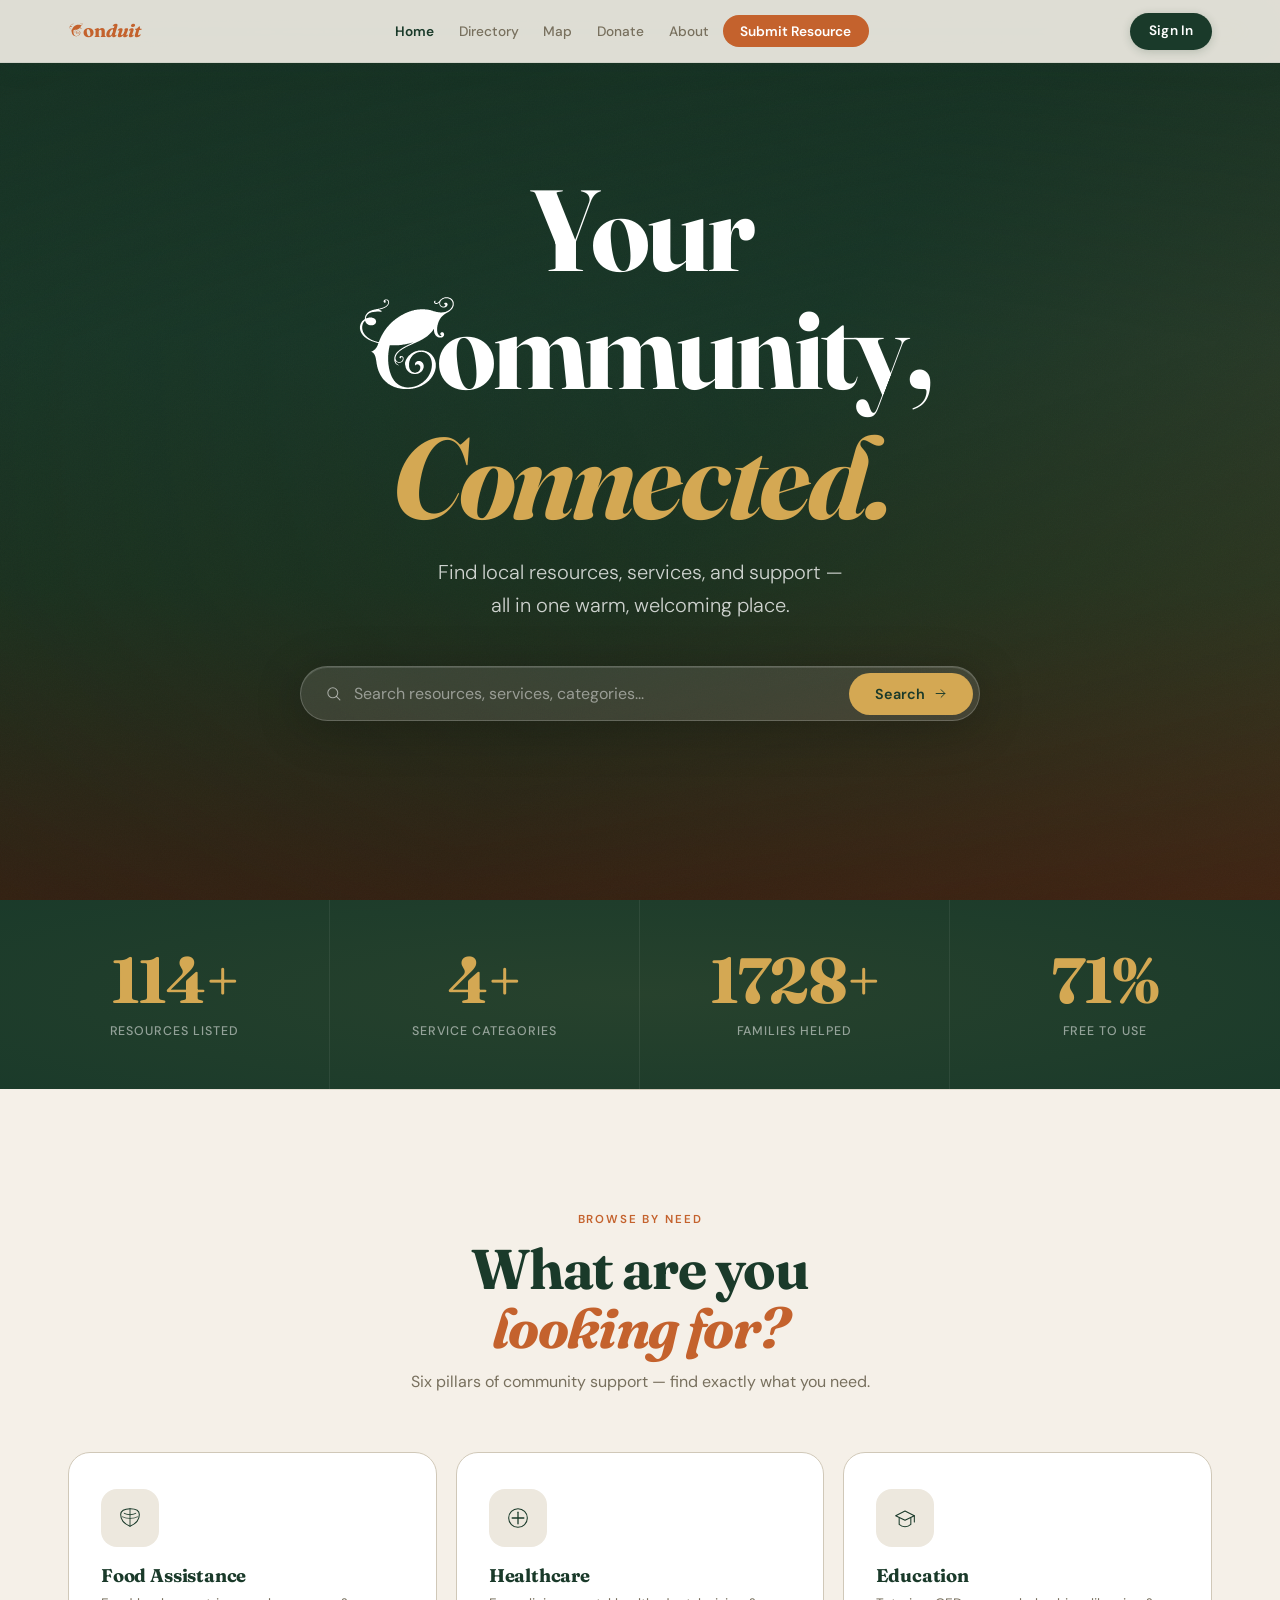
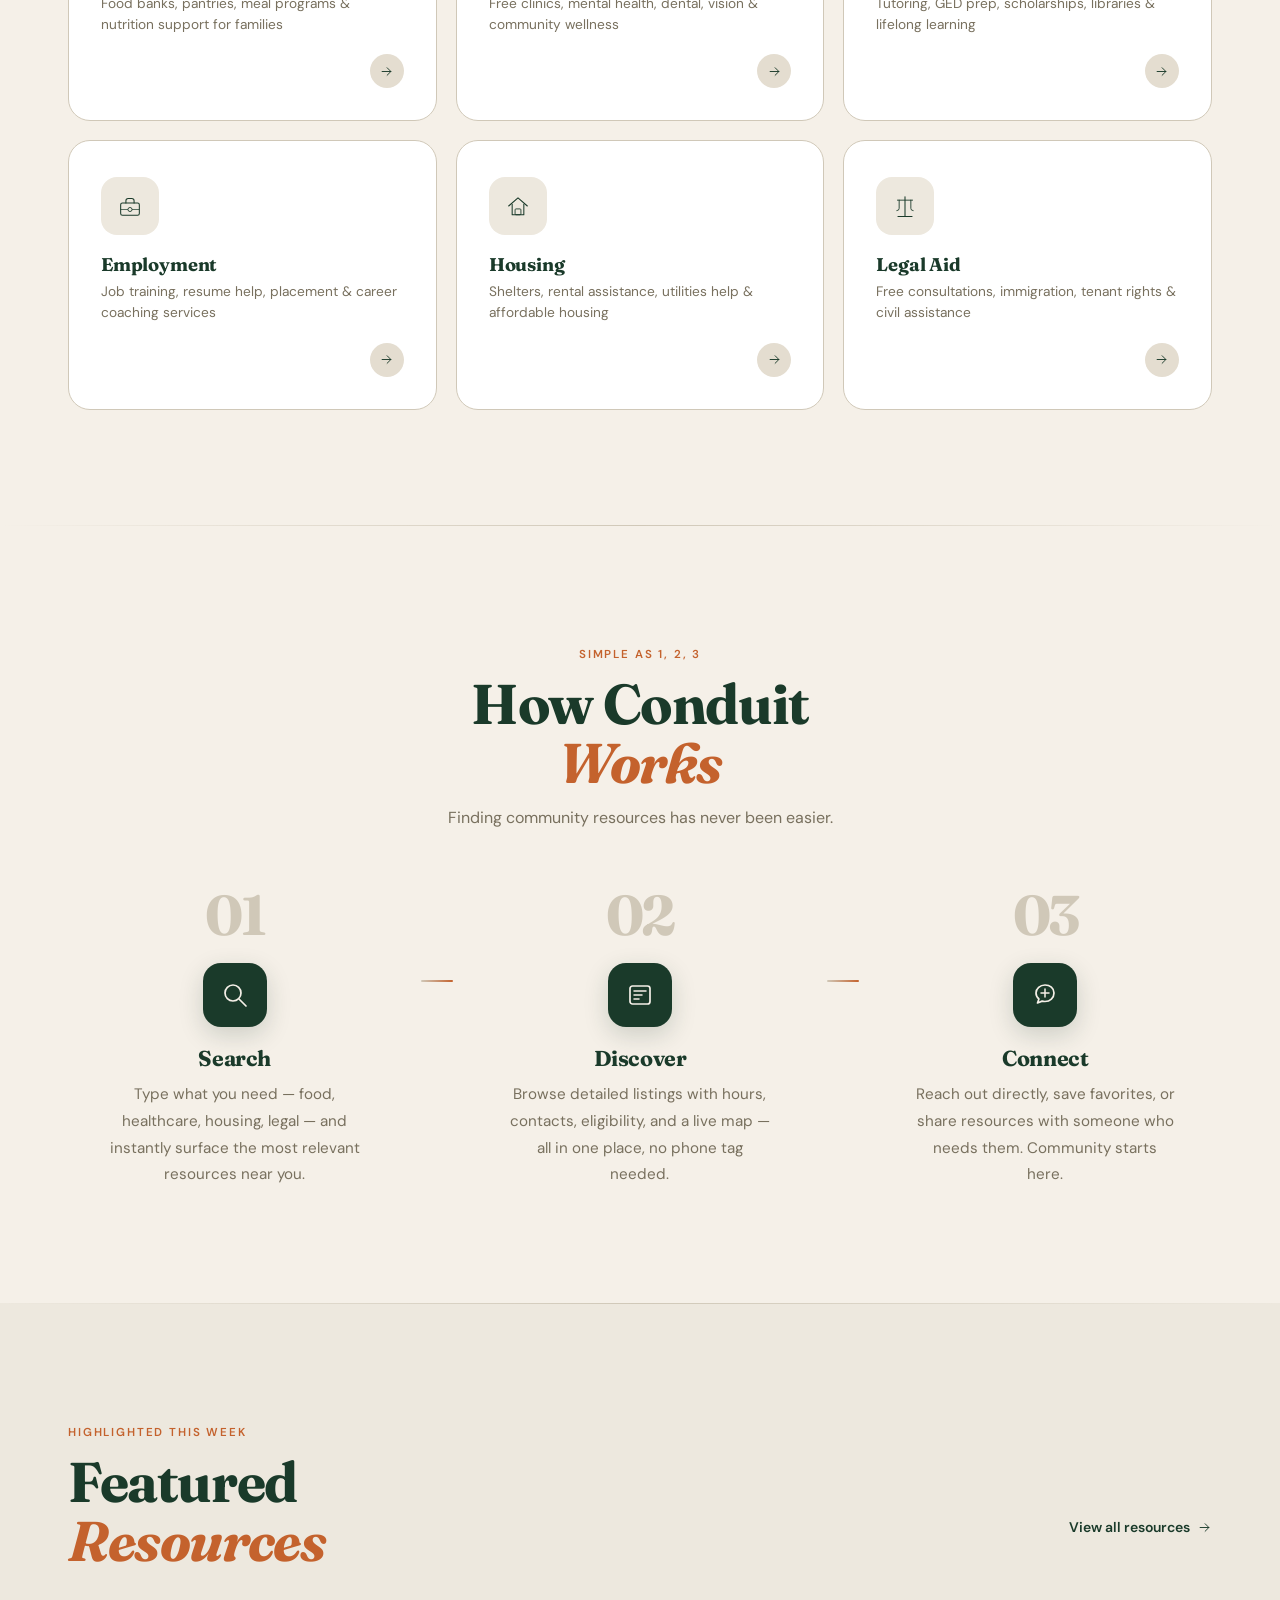
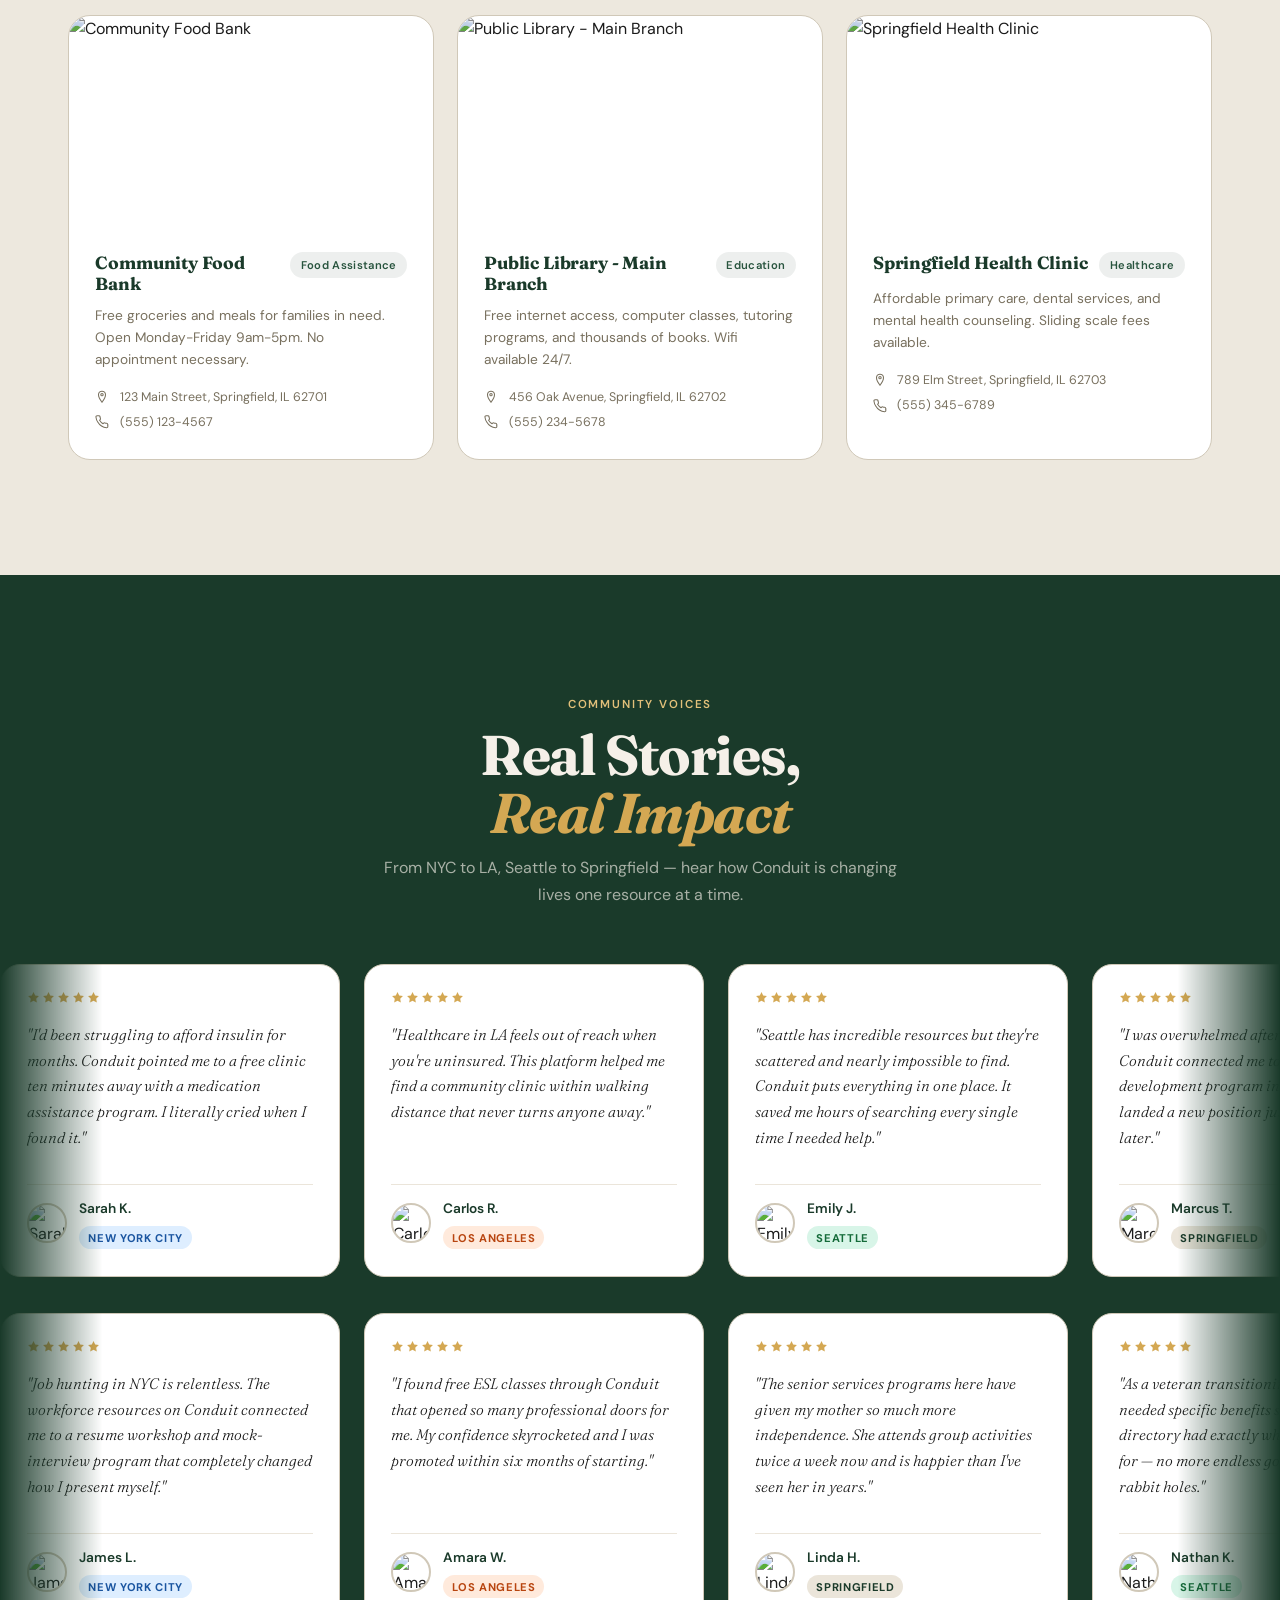
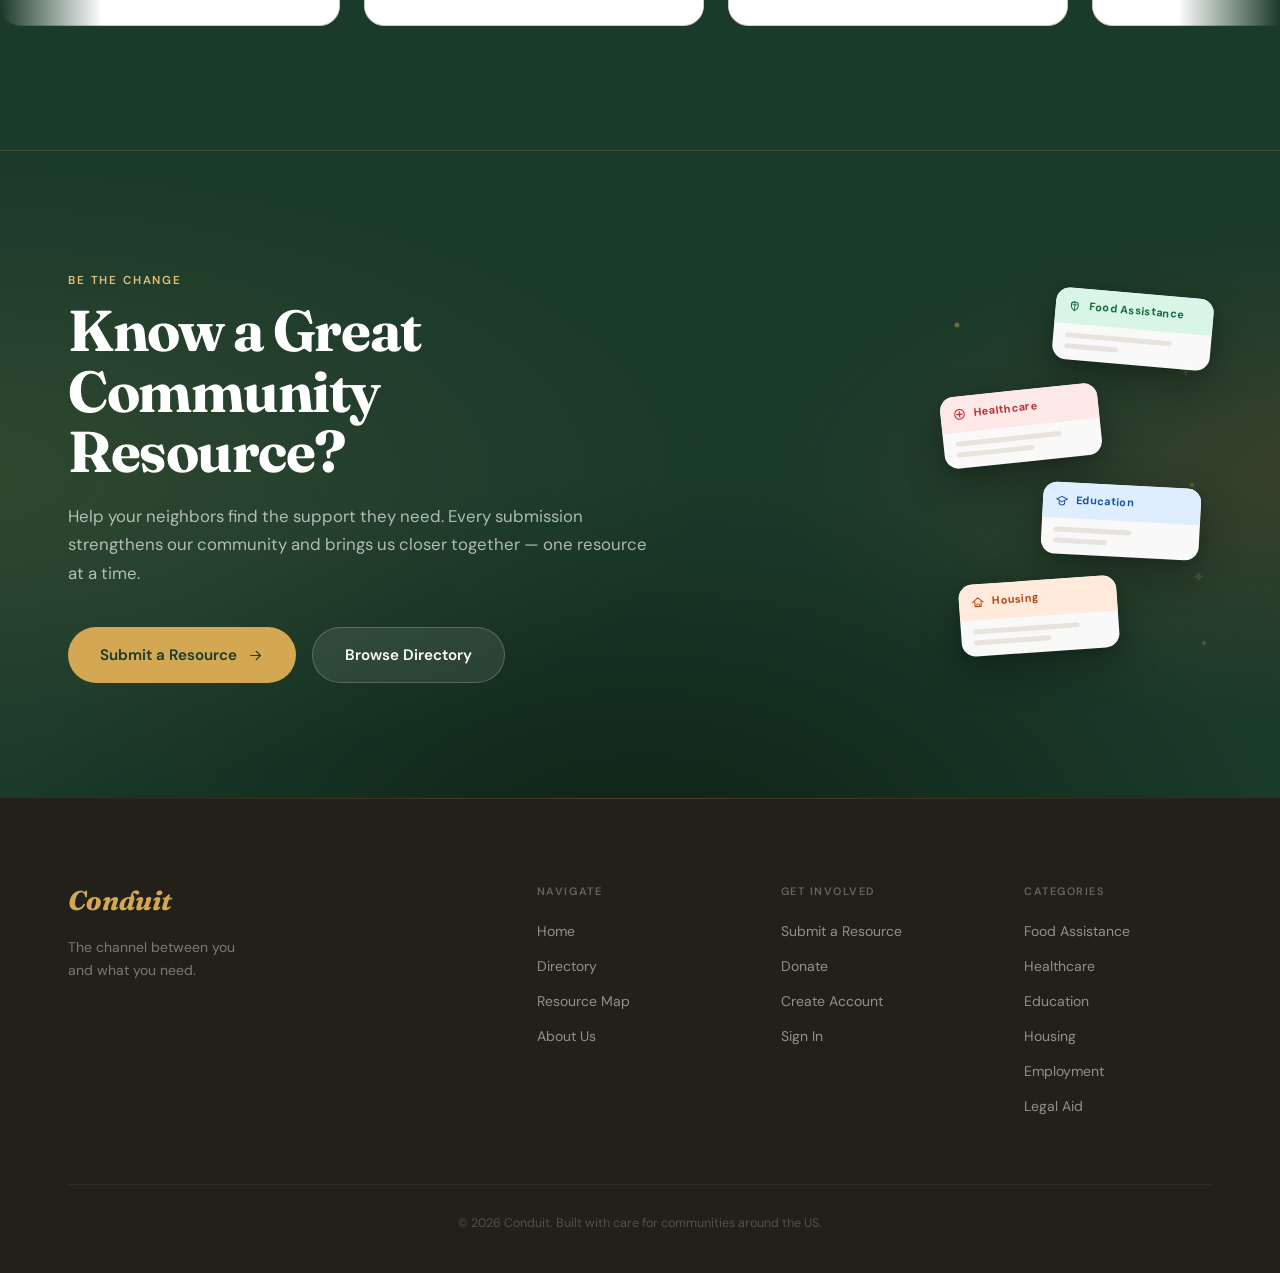
==== commit 8bbdf485: "Enhanced Donation page, STRIPE checkout pending. Added Scrolling bar of reviews" ====
--- a/index.html
+++ b/index.html
@@ -248,6 +248,60 @@
     </div>
   </section>
 
+  <!-- ===== HOW IT WORKS ===== -->
+  <section class="how-section reveal-section">
+    <div class="container">
+      <div class="section-header">
+        <p class="section-eyebrow">Simple as 1, 2, 3</p>
+        <h2 class="section-title-serif">How Conduit<br><em>Works</em></h2>
+        <p class="section-subtitle">Finding community resources has never been easier.</p>
+      </div>
+      <div class="how-grid">
+
+        <div class="how-step">
+          <div class="how-step-number">01</div>
+          <div class="how-step-icon">
+            <svg viewBox="0 0 28 28" fill="none">
+              <circle cx="12" cy="12" r="8" stroke="currentColor" stroke-width="1.7"/>
+              <path d="M18.5 18.5L25 25" stroke="currentColor" stroke-width="1.7" stroke-linecap="round"/>
+            </svg>
+          </div>
+          <h3 class="how-step-title">Search</h3>
+          <p class="how-step-body">Type what you need — food, healthcare, housing, legal — and instantly surface the most relevant resources near you.</p>
+        </div>
+
+        <div class="how-connector" aria-hidden="true"></div>
+
+        <div class="how-step">
+          <div class="how-step-number">02</div>
+          <div class="how-step-icon">
+            <svg viewBox="0 0 28 28" fill="none">
+              <rect x="4" y="5" width="20" height="18" rx="2.5" stroke="currentColor" stroke-width="1.7"/>
+              <path d="M8 10h12M8 14h8M8 18h5" stroke="currentColor" stroke-width="1.5" stroke-linecap="round"/>
+            </svg>
+          </div>
+          <h3 class="how-step-title">Discover</h3>
+          <p class="how-step-body">Browse detailed listings with hours, contacts, eligibility, and a live map — all in one place, no phone tag needed.</p>
+        </div>
+
+        <div class="how-connector" aria-hidden="true"></div>
+
+        <div class="how-step">
+          <div class="how-step-number">03</div>
+          <div class="how-step-icon">
+            <svg viewBox="0 0 28 28" fill="none">
+              <path d="M14 4C9.03 4 5 7.58 5 12c0 2.34 1.1 4.44 2.9 5.93L6.5 22l4.6-1.84A10.3 10.3 0 0 0 14 20.5C18.97 20.5 23 16.92 23 12S18.97 4 14 4Z" stroke="currentColor" stroke-width="1.7" stroke-linejoin="round"/>
+              <path d="M10 12h8M14 8v8" stroke="currentColor" stroke-width="1.5" stroke-linecap="round"/>
+            </svg>
+          </div>
+          <h3 class="how-step-title">Connect</h3>
+          <p class="how-step-body">Reach out directly, save favorites, or share resources with someone who needs them. Community starts here.</p>
+        </div>
+
+      </div>
+    </div>
+  </section>
+
   <!-- ===== FEATURED RESOURCES ===== -->
   <section class="featured-section reveal-section">
     <div class="container">
@@ -269,6 +323,167 @@
         </div>
       </div>
     </div>
+  </section>
+
+  <!-- ===== TESTIMONIALS ===== -->
+  <section class="testimonials-section reveal-section">
+
+    <div class="container testimonials-header">
+      <p class="section-eyebrow section-eyebrow--gold">Community voices</p>
+      <h2 class="section-title-serif testimonials-heading">Real Stories,<br><em>Real Impact</em></h2>
+      <p class="section-subtitle testimonials-subtitle">From NYC to LA, Seattle to Springfield — hear how Conduit is changing lives one resource at a time.</p>
+    </div>
+
+    <!-- Row 1 — scrolls left -->
+    <div class="marquee-row">
+      <div class="marquee-outer">
+        <div class="marquee-track marquee-track--ltr" id="hp-row1">
+
+          <div class="t-card">
+            <div class="t-stars">
+              <svg width="13" height="13" viewBox="0 0 24 24" fill="currentColor"><path d="M12 2l3.09 6.26L22 9.27l-5 4.87 1.18 6.88L12 17.77l-6.18 3.25L7 14.14 2 9.27l6.91-1.01L12 2z"/></svg><svg width="13" height="13" viewBox="0 0 24 24" fill="currentColor"><path d="M12 2l3.09 6.26L22 9.27l-5 4.87 1.18 6.88L12 17.77l-6.18 3.25L7 14.14 2 9.27l6.91-1.01L12 2z"/></svg><svg width="13" height="13" viewBox="0 0 24 24" fill="currentColor"><path d="M12 2l3.09 6.26L22 9.27l-5 4.87 1.18 6.88L12 17.77l-6.18 3.25L7 14.14 2 9.27l6.91-1.01L12 2z"/></svg><svg width="13" height="13" viewBox="0 0 24 24" fill="currentColor"><path d="M12 2l3.09 6.26L22 9.27l-5 4.87 1.18 6.88L12 17.77l-6.18 3.25L7 14.14 2 9.27l6.91-1.01L12 2z"/></svg><svg width="13" height="13" viewBox="0 0 24 24" fill="currentColor"><path d="M12 2l3.09 6.26L22 9.27l-5 4.87 1.18 6.88L12 17.77l-6.18 3.25L7 14.14 2 9.27l6.91-1.01L12 2z"/></svg>
+            </div>
+            <p class="t-quote">"I'd been struggling to afford insulin for months. Conduit pointed me to a free clinic ten minutes away with a medication assistance program. I literally cried when I found it."</p>
+            <div class="t-author">
+              <img class="t-avatar" src="https://images.unsplash.com/photo-1531123897727-1adee9d3a4c4?w=80&h=80&fit=crop&crop=face" alt="Sarah K.">
+              <div><span class="t-author-name">Sarah K.</span><span class="t-city t-city--nyc">New York City</span></div>
+            </div>
+          </div>
+
+          <div class="t-card">
+            <div class="t-stars">
+              <svg width="13" height="13" viewBox="0 0 24 24" fill="currentColor"><path d="M12 2l3.09 6.26L22 9.27l-5 4.87 1.18 6.88L12 17.77l-6.18 3.25L7 14.14 2 9.27l6.91-1.01L12 2z"/></svg><svg width="13" height="13" viewBox="0 0 24 24" fill="currentColor"><path d="M12 2l3.09 6.26L22 9.27l-5 4.87 1.18 6.88L12 17.77l-6.18 3.25L7 14.14 2 9.27l6.91-1.01L12 2z"/></svg><svg width="13" height="13" viewBox="0 0 24 24" fill="currentColor"><path d="M12 2l3.09 6.26L22 9.27l-5 4.87 1.18 6.88L12 17.77l-6.18 3.25L7 14.14 2 9.27l6.91-1.01L12 2z"/></svg><svg width="13" height="13" viewBox="0 0 24 24" fill="currentColor"><path d="M12 2l3.09 6.26L22 9.27l-5 4.87 1.18 6.88L12 17.77l-6.18 3.25L7 14.14 2 9.27l6.91-1.01L12 2z"/></svg><svg width="13" height="13" viewBox="0 0 24 24" fill="currentColor"><path d="M12 2l3.09 6.26L22 9.27l-5 4.87 1.18 6.88L12 17.77l-6.18 3.25L7 14.14 2 9.27l6.91-1.01L12 2z"/></svg>
+            </div>
+            <p class="t-quote">"Healthcare in LA feels out of reach when you're uninsured. This platform helped me find a community clinic within walking distance that never turns anyone away."</p>
+            <div class="t-author">
+              <img class="t-avatar" src="https://images.unsplash.com/photo-1519085360753-af0119f7cbe7?w=80&h=80&fit=crop&crop=face" alt="Carlos R.">
+              <div><span class="t-author-name">Carlos R.</span><span class="t-city t-city--la">Los Angeles</span></div>
+            </div>
+          </div>
+
+          <div class="t-card">
+            <div class="t-stars">
+              <svg width="13" height="13" viewBox="0 0 24 24" fill="currentColor"><path d="M12 2l3.09 6.26L22 9.27l-5 4.87 1.18 6.88L12 17.77l-6.18 3.25L7 14.14 2 9.27l6.91-1.01L12 2z"/></svg><svg width="13" height="13" viewBox="0 0 24 24" fill="currentColor"><path d="M12 2l3.09 6.26L22 9.27l-5 4.87 1.18 6.88L12 17.77l-6.18 3.25L7 14.14 2 9.27l6.91-1.01L12 2z"/></svg><svg width="13" height="13" viewBox="0 0 24 24" fill="currentColor"><path d="M12 2l3.09 6.26L22 9.27l-5 4.87 1.18 6.88L12 17.77l-6.18 3.25L7 14.14 2 9.27l6.91-1.01L12 2z"/></svg><svg width="13" height="13" viewBox="0 0 24 24" fill="currentColor"><path d="M12 2l3.09 6.26L22 9.27l-5 4.87 1.18 6.88L12 17.77l-6.18 3.25L7 14.14 2 9.27l6.91-1.01L12 2z"/></svg><svg width="13" height="13" viewBox="0 0 24 24" fill="currentColor"><path d="M12 2l3.09 6.26L22 9.27l-5 4.87 1.18 6.88L12 17.77l-6.18 3.25L7 14.14 2 9.27l6.91-1.01L12 2z"/></svg>
+            </div>
+            <p class="t-quote">"Seattle has incredible resources but they're scattered and nearly impossible to find. Conduit puts everything in one place. It saved me hours of searching every single time I needed help."</p>
+            <div class="t-author">
+              <img class="t-avatar" src="https://images.unsplash.com/photo-1438761681033-6461ffad8d80?w=80&h=80&fit=crop&crop=face" alt="Emily J.">
+              <div><span class="t-author-name">Emily J.</span><span class="t-city t-city--sea">Seattle</span></div>
+            </div>
+          </div>
+
+          <div class="t-card">
+            <div class="t-stars">
+              <svg width="13" height="13" viewBox="0 0 24 24" fill="currentColor"><path d="M12 2l3.09 6.26L22 9.27l-5 4.87 1.18 6.88L12 17.77l-6.18 3.25L7 14.14 2 9.27l6.91-1.01L12 2z"/></svg><svg width="13" height="13" viewBox="0 0 24 24" fill="currentColor"><path d="M12 2l3.09 6.26L22 9.27l-5 4.87 1.18 6.88L12 17.77l-6.18 3.25L7 14.14 2 9.27l6.91-1.01L12 2z"/></svg><svg width="13" height="13" viewBox="0 0 24 24" fill="currentColor"><path d="M12 2l3.09 6.26L22 9.27l-5 4.87 1.18 6.88L12 17.77l-6.18 3.25L7 14.14 2 9.27l6.91-1.01L12 2z"/></svg><svg width="13" height="13" viewBox="0 0 24 24" fill="currentColor"><path d="M12 2l3.09 6.26L22 9.27l-5 4.87 1.18 6.88L12 17.77l-6.18 3.25L7 14.14 2 9.27l6.91-1.01L12 2z"/></svg><svg width="13" height="13" viewBox="0 0 24 24" fill="currentColor"><path d="M12 2l3.09 6.26L22 9.27l-5 4.87 1.18 6.88L12 17.77l-6.18 3.25L7 14.14 2 9.27l6.91-1.01L12 2z"/></svg>
+            </div>
+            <p class="t-quote">"I was overwhelmed after losing my job. Conduit connected me to a workforce development program in minutes — and I landed a new position just three weeks later."</p>
+            <div class="t-author">
+              <img class="t-avatar" src="https://images.unsplash.com/photo-1507003211169-0a1dd7228f2d?w=80&h=80&fit=crop&crop=face" alt="Marcus T.">
+              <div><span class="t-author-name">Marcus T.</span><span class="t-city t-city--spr">Springfield</span></div>
+            </div>
+          </div>
+
+          <div class="t-card">
+            <div class="t-stars">
+              <svg width="13" height="13" viewBox="0 0 24 24" fill="currentColor"><path d="M12 2l3.09 6.26L22 9.27l-5 4.87 1.18 6.88L12 17.77l-6.18 3.25L7 14.14 2 9.27l6.91-1.01L12 2z"/></svg><svg width="13" height="13" viewBox="0 0 24 24" fill="currentColor"><path d="M12 2l3.09 6.26L22 9.27l-5 4.87 1.18 6.88L12 17.77l-6.18 3.25L7 14.14 2 9.27l6.91-1.01L12 2z"/></svg><svg width="13" height="13" viewBox="0 0 24 24" fill="currentColor"><path d="M12 2l3.09 6.26L22 9.27l-5 4.87 1.18 6.88L12 17.77l-6.18 3.25L7 14.14 2 9.27l6.91-1.01L12 2z"/></svg><svg width="13" height="13" viewBox="0 0 24 24" fill="currentColor"><path d="M12 2l3.09 6.26L22 9.27l-5 4.87 1.18 6.88L12 17.77l-6.18 3.25L7 14.14 2 9.27l6.91-1.01L12 2z"/></svg><svg width="13" height="13" viewBox="0 0 24 24" fill="currentColor"><path d="M12 2l3.09 6.26L22 9.27l-5 4.87 1.18 6.88L12 17.77l-6.18 3.25L7 14.14 2 9.27l6.91-1.01L12 2z"/></svg>
+            </div>
+            <p class="t-quote">"After losing work during a rough stretch, the food assistance resources on Conduit kept my family fed while I got back on my feet. Having that safety net changed everything."</p>
+            <div class="t-author">
+              <img class="t-avatar" src="https://images.unsplash.com/photo-1494790108377-be9c29b29330?w=80&h=80&fit=crop&crop=face" alt="Rachel T.">
+              <div><span class="t-author-name">Rachel T.</span><span class="t-city t-city--la">Los Angeles</span></div>
+            </div>
+          </div>
+
+          <div class="t-card">
+            <div class="t-stars">
+              <svg width="13" height="13" viewBox="0 0 24 24" fill="currentColor"><path d="M12 2l3.09 6.26L22 9.27l-5 4.87 1.18 6.88L12 17.77l-6.18 3.25L7 14.14 2 9.27l6.91-1.01L12 2z"/></svg><svg width="13" height="13" viewBox="0 0 24 24" fill="currentColor"><path d="M12 2l3.09 6.26L22 9.27l-5 4.87 1.18 6.88L12 17.77l-6.18 3.25L7 14.14 2 9.27l6.91-1.01L12 2z"/></svg><svg width="13" height="13" viewBox="0 0 24 24" fill="currentColor"><path d="M12 2l3.09 6.26L22 9.27l-5 4.87 1.18 6.88L12 17.77l-6.18 3.25L7 14.14 2 9.27l6.91-1.01L12 2z"/></svg><svg width="13" height="13" viewBox="0 0 24 24" fill="currentColor"><path d="M12 2l3.09 6.26L22 9.27l-5 4.87 1.18 6.88L12 17.77l-6.18 3.25L7 14.14 2 9.27l6.91-1.01L12 2z"/></svg><svg width="13" height="13" viewBox="0 0 24 24" fill="currentColor"><path d="M12 2l3.09 6.26L22 9.27l-5 4.87 1.18 6.88L12 17.77l-6.18 3.25L7 14.14 2 9.27l6.91-1.01L12 2z"/></svg>
+            </div>
+            <p class="t-quote">"After struggling with anxiety post-pandemic, I finally found affordable mental health support through Conduit. Reaching out was the hardest part — finding a provider shouldn't be."</p>
+            <div class="t-author">
+              <img class="t-avatar" src="https://images.unsplash.com/photo-1506794778202-cad84cf45f1d?w=80&h=80&fit=crop&crop=face" alt="Tyler B.">
+              <div><span class="t-author-name">Tyler B.</span><span class="t-city t-city--sea">Seattle</span></div>
+            </div>
+          </div>
+
+        </div>
+      </div>
+    </div>
+
+    <!-- Row 2 — scrolls right -->
+    <div class="marquee-row">
+      <div class="marquee-outer">
+        <div class="marquee-track marquee-track--rtl" id="hp-row2">
+
+          <div class="t-card">
+            <div class="t-stars">
+              <svg width="13" height="13" viewBox="0 0 24 24" fill="currentColor"><path d="M12 2l3.09 6.26L22 9.27l-5 4.87 1.18 6.88L12 17.77l-6.18 3.25L7 14.14 2 9.27l6.91-1.01L12 2z"/></svg><svg width="13" height="13" viewBox="0 0 24 24" fill="currentColor"><path d="M12 2l3.09 6.26L22 9.27l-5 4.87 1.18 6.88L12 17.77l-6.18 3.25L7 14.14 2 9.27l6.91-1.01L12 2z"/></svg><svg width="13" height="13" viewBox="0 0 24 24" fill="currentColor"><path d="M12 2l3.09 6.26L22 9.27l-5 4.87 1.18 6.88L12 17.77l-6.18 3.25L7 14.14 2 9.27l6.91-1.01L12 2z"/></svg><svg width="13" height="13" viewBox="0 0 24 24" fill="currentColor"><path d="M12 2l3.09 6.26L22 9.27l-5 4.87 1.18 6.88L12 17.77l-6.18 3.25L7 14.14 2 9.27l6.91-1.01L12 2z"/></svg><svg width="13" height="13" viewBox="0 0 24 24" fill="currentColor"><path d="M12 2l3.09 6.26L22 9.27l-5 4.87 1.18 6.88L12 17.77l-6.18 3.25L7 14.14 2 9.27l6.91-1.01L12 2z"/></svg>
+            </div>
+            <p class="t-quote">"Job hunting in NYC is relentless. The workforce resources on Conduit connected me to a resume workshop and mock-interview program that completely changed how I present myself."</p>
+            <div class="t-author">
+              <img class="t-avatar" src="https://images.unsplash.com/photo-1500648767791-00dcc994a43e?w=80&h=80&fit=crop&crop=face" alt="James L.">
+              <div><span class="t-author-name">James L.</span><span class="t-city t-city--nyc">New York City</span></div>
+            </div>
+          </div>
+
+          <div class="t-card">
+            <div class="t-stars">
+              <svg width="13" height="13" viewBox="0 0 24 24" fill="currentColor"><path d="M12 2l3.09 6.26L22 9.27l-5 4.87 1.18 6.88L12 17.77l-6.18 3.25L7 14.14 2 9.27l6.91-1.01L12 2z"/></svg><svg width="13" height="13" viewBox="0 0 24 24" fill="currentColor"><path d="M12 2l3.09 6.26L22 9.27l-5 4.87 1.18 6.88L12 17.77l-6.18 3.25L7 14.14 2 9.27l6.91-1.01L12 2z"/></svg><svg width="13" height="13" viewBox="0 0 24 24" fill="currentColor"><path d="M12 2l3.09 6.26L22 9.27l-5 4.87 1.18 6.88L12 17.77l-6.18 3.25L7 14.14 2 9.27l6.91-1.01L12 2z"/></svg><svg width="13" height="13" viewBox="0 0 24 24" fill="currentColor"><path d="M12 2l3.09 6.26L22 9.27l-5 4.87 1.18 6.88L12 17.77l-6.18 3.25L7 14.14 2 9.27l6.91-1.01L12 2z"/></svg><svg width="13" height="13" viewBox="0 0 24 24" fill="currentColor"><path d="M12 2l3.09 6.26L22 9.27l-5 4.87 1.18 6.88L12 17.77l-6.18 3.25L7 14.14 2 9.27l6.91-1.01L12 2z"/></svg>
+            </div>
+            <p class="t-quote">"I found free ESL classes through Conduit that opened so many professional doors for me. My confidence skyrocketed and I was promoted within six months of starting."</p>
+            <div class="t-author">
+              <img class="t-avatar" src="https://images.unsplash.com/photo-1580489944761-15a19d654956?w=80&h=80&fit=crop&crop=face" alt="Amara W.">
+              <div><span class="t-author-name">Amara W.</span><span class="t-city t-city--la">Los Angeles</span></div>
+            </div>
+          </div>
+
+          <div class="t-card">
+            <div class="t-stars">
+              <svg width="13" height="13" viewBox="0 0 24 24" fill="currentColor"><path d="M12 2l3.09 6.26L22 9.27l-5 4.87 1.18 6.88L12 17.77l-6.18 3.25L7 14.14 2 9.27l6.91-1.01L12 2z"/></svg><svg width="13" height="13" viewBox="0 0 24 24" fill="currentColor"><path d="M12 2l3.09 6.26L22 9.27l-5 4.87 1.18 6.88L12 17.77l-6.18 3.25L7 14.14 2 9.27l6.91-1.01L12 2z"/></svg><svg width="13" height="13" viewBox="0 0 24 24" fill="currentColor"><path d="M12 2l3.09 6.26L22 9.27l-5 4.87 1.18 6.88L12 17.77l-6.18 3.25L7 14.14 2 9.27l6.91-1.01L12 2z"/></svg><svg width="13" height="13" viewBox="0 0 24 24" fill="currentColor"><path d="M12 2l3.09 6.26L22 9.27l-5 4.87 1.18 6.88L12 17.77l-6.18 3.25L7 14.14 2 9.27l6.91-1.01L12 2z"/></svg><svg width="13" height="13" viewBox="0 0 24 24" fill="currentColor"><path d="M12 2l3.09 6.26L22 9.27l-5 4.87 1.18 6.88L12 17.77l-6.18 3.25L7 14.14 2 9.27l6.91-1.01L12 2z"/></svg>
+            </div>
+            <p class="t-quote">"The senior services programs here have given my mother so much more independence. She attends group activities twice a week now and is happier than I've seen her in years."</p>
+            <div class="t-author">
+              <img class="t-avatar" src="https://images.unsplash.com/photo-1551836022-deb4988cc6c0?w=80&h=80&fit=crop&crop=face" alt="Linda H.">
+              <div><span class="t-author-name">Linda H.</span><span class="t-city t-city--spr">Springfield</span></div>
+            </div>
+          </div>
+
+          <div class="t-card">
+            <div class="t-stars">
+              <svg width="13" height="13" viewBox="0 0 24 24" fill="currentColor"><path d="M12 2l3.09 6.26L22 9.27l-5 4.87 1.18 6.88L12 17.77l-6.18 3.25L7 14.14 2 9.27l6.91-1.01L12 2z"/></svg><svg width="13" height="13" viewBox="0 0 24 24" fill="currentColor"><path d="M12 2l3.09 6.26L22 9.27l-5 4.87 1.18 6.88L12 17.77l-6.18 3.25L7 14.14 2 9.27l6.91-1.01L12 2z"/></svg><svg width="13" height="13" viewBox="0 0 24 24" fill="currentColor"><path d="M12 2l3.09 6.26L22 9.27l-5 4.87 1.18 6.88L12 17.77l-6.18 3.25L7 14.14 2 9.27l6.91-1.01L12 2z"/></svg><svg width="13" height="13" viewBox="0 0 24 24" fill="currentColor"><path d="M12 2l3.09 6.26L22 9.27l-5 4.87 1.18 6.88L12 17.77l-6.18 3.25L7 14.14 2 9.27l6.91-1.01L12 2z"/></svg><svg width="13" height="13" viewBox="0 0 24 24" fill="currentColor"><path d="M12 2l3.09 6.26L22 9.27l-5 4.87 1.18 6.88L12 17.77l-6.18 3.25L7 14.14 2 9.27l6.91-1.01L12 2z"/></svg>
+            </div>
+            <p class="t-quote">"As a veteran transitioning to civilian life, I needed specific benefits support. Conduit's directory had exactly what I was looking for — no more endless government website rabbit holes."</p>
+            <div class="t-author">
+              <img class="t-avatar" src="https://images.unsplash.com/photo-1568602471122-7832951cc4c5?w=80&h=80&fit=crop&crop=face" alt="Nathan K.">
+              <div><span class="t-author-name">Nathan K.</span><span class="t-city t-city--sea">Seattle</span></div>
+            </div>
+          </div>
+
+          <div class="t-card">
+            <div class="t-stars">
+              <svg width="13" height="13" viewBox="0 0 24 24" fill="currentColor"><path d="M12 2l3.09 6.26L22 9.27l-5 4.87 1.18 6.88L12 17.77l-6.18 3.25L7 14.14 2 9.27l6.91-1.01L12 2z"/></svg><svg width="13" height="13" viewBox="0 0 24 24" fill="currentColor"><path d="M12 2l3.09 6.26L22 9.27l-5 4.87 1.18 6.88L12 17.77l-6.18 3.25L7 14.14 2 9.27l6.91-1.01L12 2z"/></svg><svg width="13" height="13" viewBox="0 0 24 24" fill="currentColor"><path d="M12 2l3.09 6.26L22 9.27l-5 4.87 1.18 6.88L12 17.77l-6.18 3.25L7 14.14 2 9.27l6.91-1.01L12 2z"/></svg><svg width="13" height="13" viewBox="0 0 24 24" fill="currentColor"><path d="M12 2l3.09 6.26L22 9.27l-5 4.87 1.18 6.88L12 17.77l-6.18 3.25L7 14.14 2 9.27l6.91-1.01L12 2z"/></svg><svg width="13" height="13" viewBox="0 0 24 24" fill="currentColor"><path d="M12 2l3.09 6.26L22 9.27l-5 4.87 1.18 6.88L12 17.77l-6.18 3.25L7 14.14 2 9.27l6.91-1.01L12 2z"/></svg>
+            </div>
+            <p class="t-quote">"As a first-generation college student, navigating financial aid felt impossible. Conduit connected me to a free college counselor who completely changed my trajectory."</p>
+            <div class="t-author">
+              <img class="t-avatar" src="https://images.unsplash.com/photo-1487412720507-e7ab37603c6f?w=80&h=80&fit=crop&crop=face" alt="Maya P.">
+              <div><span class="t-author-name">Maya P.</span><span class="t-city t-city--nyc">New York City</span></div>
+            </div>
+          </div>
+
+          <div class="t-card">
+            <div class="t-stars">
+              <svg width="13" height="13" viewBox="0 0 24 24" fill="currentColor"><path d="M12 2l3.09 6.26L22 9.27l-5 4.87 1.18 6.88L12 17.77l-6.18 3.25L7 14.14 2 9.27l6.91-1.01L12 2z"/></svg><svg width="13" height="13" viewBox="0 0 24 24" fill="currentColor"><path d="M12 2l3.09 6.26L22 9.27l-5 4.87 1.18 6.88L12 17.77l-6.18 3.25L7 14.14 2 9.27l6.91-1.01L12 2z"/></svg><svg width="13" height="13" viewBox="0 0 24 24" fill="currentColor"><path d="M12 2l3.09 6.26L22 9.27l-5 4.87 1.18 6.88L12 17.77l-6.18 3.25L7 14.14 2 9.27l6.91-1.01L12 2z"/></svg><svg width="13" height="13" viewBox="0 0 24 24" fill="currentColor"><path d="M12 2l3.09 6.26L22 9.27l-5 4.87 1.18 6.88L12 17.77l-6.18 3.25L7 14.14 2 9.27l6.91-1.01L12 2z"/></svg><svg width="13" height="13" viewBox="0 0 24 24" fill="currentColor"><path d="M12 2l3.09 6.26L22 9.27l-5 4.87 1.18 6.88L12 17.77l-6.18 3.25L7 14.14 2 9.27l6.91-1.01L12 2z"/></svg>
+            </div>
+            <p class="t-quote">"The tutoring and after-school programs on Conduit have been a lifeline for my kids. Both are getting better grades and my daughter just made honor roll for the first time."</p>
+            <div class="t-author">
+              <img class="t-avatar" src="https://images.unsplash.com/photo-1524504388728-7cae9c5e1f12?w=80&h=80&fit=crop&crop=face" alt="Angela C.">
+              <div><span class="t-author-name">Angela C.</span><span class="t-city t-city--spr">Springfield</span></div>
+            </div>
+          </div>
+
+        </div>
+      </div>
+    </div>
+
   </section>
 
   <!-- ===== SUBMIT CTA BANNER ===== -->
@@ -289,30 +504,82 @@
       </div>
 
       <div class="cta-banner-decoration" aria-hidden="true">
-        <div class="cta-leaf cta-leaf--1">
-          <svg viewBox="0 0 100 160" fill="none">
-            <path d="M50 10 C20 25 5 70 25 120 C35 145 65 145 75 120 C95 70 80 25 50 10Z" stroke="currentColor" stroke-width="1.5"/>
-            <path d="M50 10 L50 140" stroke="currentColor" stroke-width="1"/>
-            <path d="M50 40 C38 48 25 62 30 80" stroke="currentColor" stroke-width="0.8"/>
-            <path d="M50 40 C62 48 75 62 70 80" stroke="currentColor" stroke-width="0.8"/>
-            <path d="M50 65 C40 72 28 84 32 100" stroke="currentColor" stroke-width="0.7"/>
-            <path d="M50 65 C60 72 72 84 68 100" stroke="currentColor" stroke-width="0.7"/>
-          </svg>
-        </div>
-        <div class="cta-leaf cta-leaf--2">
-          <svg viewBox="0 0 70 110" fill="none">
-            <path d="M35 8 C14 18 2 50 16 84 C23 100 47 100 54 84 C68 50 56 18 35 8Z" stroke="currentColor" stroke-width="1.5"/>
-            <path d="M35 8 L35 100" stroke="currentColor" stroke-width="1"/>
-            <path d="M35 30 C26 36 16 48 20 60" stroke="currentColor" stroke-width="0.8"/>
-            <path d="M35 30 C44 36 54 48 50 60" stroke="currentColor" stroke-width="0.8"/>
-          </svg>
-        </div>
-        <div class="cta-leaf cta-leaf--3">
-          <svg viewBox="0 0 55 80" fill="none">
-            <path d="M27 5 C10 13 2 38 12 63 C18 75 37 75 43 63 C53 38 45 13 27 5Z" stroke="currentColor" stroke-width="1.5"/>
-            <path d="M27 5 L27 70" stroke="currentColor" stroke-width="1"/>
-          </svg>
-        </div>
+
+        <!-- Ambient sparkle dots -->
+        <svg class="cta-sparkles" viewBox="0 0 270 380" fill="none">
+          <circle cx="15"  cy="40"  r="2.5" fill="rgba(212,168,83,0.45)"/>
+          <circle cx="255" cy="22"  r="2"   fill="rgba(212,168,83,0.35)"/>
+          <circle cx="135" cy="8"   r="3"   fill="rgba(212,168,83,0.22)"/>
+          <circle cx="250" cy="200" r="2"   fill="rgba(212,168,83,0.3)"/>
+          <circle cx="20"  cy="315" r="2.5" fill="rgba(212,168,83,0.4)"/>
+          <circle cx="262" cy="358" r="2"   fill="rgba(212,168,83,0.25)"/>
+          <path d="M242 82 L244 76 L246 82 L252 84 L246 86 L244 92 L242 86 L236 84 Z" fill="rgba(212,168,83,0.2)"/>
+          <path d="M28 148 L29.5 144 L31 148 L35 149.5 L31 151 L29.5 155 L28 151 L24 149.5 Z" fill="rgba(212,168,83,0.18)"/>
+          <path d="M255 290 L256.5 286 L258 290 L262 291.5 L258 293 L256.5 297 L255 293 L251 291.5 Z" fill="rgba(212,168,83,0.2)"/>
+        </svg>
+
+        <!-- Card 1: Food Assistance -->
+        <div class="cta-mini-card cta-mini-card--1">
+          <div class="cta-mini-header cta-mini-header--food">
+            <svg viewBox="0 0 16 16" fill="none">
+              <path d="M4 7C4 4.8 6 3.5 8 3.5C10 3.5 12 4.8 12 7C12 10 10 12.5 8 13.5C6 12.5 4 10 4 7Z" stroke="currentColor" stroke-width="1.2" stroke-linejoin="round"/>
+              <path d="M8 3.5 L8 13.5" stroke="currentColor" stroke-width="1" stroke-linecap="round"/>
+              <path d="M5.5 6.5 Q8 8 10.5 6.5" stroke="currentColor" stroke-width="0.9" stroke-linecap="round"/>
+            </svg>
+            <span>Food Assistance</span>
+          </div>
+          <div class="cta-mini-body">
+            <div class="cta-mini-stub cta-mini-stub--lg"></div>
+            <div class="cta-mini-stub cta-mini-stub--sm"></div>
+          </div>
+        </div>
+
+        <!-- Card 2: Healthcare -->
+        <div class="cta-mini-card cta-mini-card--2">
+          <div class="cta-mini-header cta-mini-header--health">
+            <svg viewBox="0 0 16 16" fill="none">
+              <circle cx="8" cy="8" r="5.5" stroke="currentColor" stroke-width="1.2"/>
+              <path d="M8 5 L8 11M5 8 L11 8" stroke="currentColor" stroke-width="1.4" stroke-linecap="round"/>
+            </svg>
+            <span>Healthcare</span>
+          </div>
+          <div class="cta-mini-body">
+            <div class="cta-mini-stub cta-mini-stub--lg"></div>
+            <div class="cta-mini-stub cta-mini-stub--md"></div>
+          </div>
+        </div>
+
+        <!-- Card 3: Education -->
+        <div class="cta-mini-card cta-mini-card--3">
+          <div class="cta-mini-header cta-mini-header--edu">
+            <svg viewBox="0 0 16 16" fill="none">
+              <path d="M2 7L8 4L14 7L8 10Z" stroke="currentColor" stroke-width="1.2" stroke-linejoin="round"/>
+              <path d="M5 9.5L5 12.5C6 13.3 7 13.8 8 13.8C9 13.8 10 13.3 11 12.5L11 9.5" stroke="currentColor" stroke-width="1.2" stroke-linecap="round" stroke-linejoin="round"/>
+            </svg>
+            <span>Education</span>
+          </div>
+          <div class="cta-mini-body">
+            <div class="cta-mini-stub cta-mini-stub--md"></div>
+            <div class="cta-mini-stub cta-mini-stub--sm"></div>
+          </div>
+        </div>
+
+        <!-- Card 4: Housing -->
+        <div class="cta-mini-card cta-mini-card--4">
+          <div class="cta-mini-header cta-mini-header--housing">
+            <svg viewBox="0 0 16 16" fill="none">
+              <path d="M2 8L8 3L14 8" stroke="currentColor" stroke-width="1.2" stroke-linecap="round" stroke-linejoin="round"/>
+              <path d="M4.5 7.5L4.5 13L11.5 13L11.5 7.5" stroke="currentColor" stroke-width="1.2" stroke-linecap="round" stroke-linejoin="round"/>
+              <rect x="6.5" y="10" width="3" height="3" rx="0.5" stroke="currentColor" stroke-width="1"/>
+            </svg>
+            <span>Housing</span>
+          </div>
+          <div class="cta-mini-body">
+            <div class="cta-mini-stub cta-mini-stub--lg"></div>
+            <div class="cta-mini-stub cta-mini-stub--md"></div>
+          </div>
+        </div>
+
       </div>
     </div>
   </section>
--- a/assets/css/styles.css
+++ b/assets/css/styles.css
@@ -295,6 +295,11 @@
 }
 
 .nav--scrolled .mobile-menu-toggle span { background: var(--forest); }
+
+/* Hamburger → X when menu is open */
+.mobile-menu-toggle.is-open span:nth-child(1) { transform: translateY(7px) rotate(45deg); }
+.mobile-menu-toggle.is-open span:nth-child(2) { opacity: 0; transform: scaleX(0); }
+.mobile-menu-toggle.is-open span:nth-child(3) { transform: translateY(-7px) rotate(-45deg); }
 
 /* ============================================================
    HERO
@@ -1176,11 +1181,11 @@
   transform: translateY(-2px);
 }
 
-/* Botanical leaf decorations */
+/* CTA Banner — floating resource card visual */
 .cta-banner-decoration {
   position: relative;
-  width: 220px;
-  height: 280px;
+  width: 270px;
+  height: 380px;
   flex-shrink: 0;
 }
 
@@ -2084,6 +2089,7 @@
   .category-tile { padding: 1.6rem 1.4rem; }
   .form-container { padding: 1.5rem 1.1rem; }
   .stats-inner { grid-template-columns: repeat(2, 1fr); }
+  .card { padding: 1.5rem; }
 }
 
 /* ============================================================
@@ -2880,3 +2886,608 @@
 .logo-mark--spin {
   animation: logoSpinOnce 0.72s cubic-bezier(0.4, 0, 0.2, 1) 1 both;
 }
+
+/* ===================================
+   Results Bar (Directory)
+   =================================== */
+.results-bar {
+  display: flex;
+  align-items: center;
+  justify-content: space-between;
+  padding: 0.6rem 0 1.25rem;
+  border-bottom: 1px solid var(--sand);
+  margin-bottom: 2rem;
+  gap: 1rem;
+  flex-wrap: wrap;
+}
+.results-count {
+  font-size: 0.875rem;
+  color: var(--stone);
+  font-family: var(--font-body);
+}
+.results-count strong {
+  color: var(--forest);
+  font-weight: 600;
+}
+.results-controls {
+  display: flex;
+  align-items: center;
+  gap: 0.65rem;
+}
+
+/* ===================================
+   Resource Card Image Wrapper
+   =================================== */
+.resource-img-wrap {
+  position: relative;
+  overflow: hidden;
+  border-radius: 20px 20px 0 0;
+}
+.resource-img-wrap .resource-image {
+  border-radius: 0;
+}
+
+/* ===================================
+   Bookmark Button
+   =================================== */
+.bookmark-btn {
+  position: absolute;
+  top: 0.75rem;
+  right: 0.75rem;
+  width: 36px;
+  height: 36px;
+  border-radius: 50%;
+  border: none;
+  background: rgba(255, 255, 255, 0.9);
+  backdrop-filter: blur(8px);
+  cursor: pointer;
+  display: flex;
+  align-items: center;
+  justify-content: center;
+  color: var(--stone);
+  transition: background 0.2s ease, color 0.2s ease, transform 0.2s ease;
+  z-index: 2;
+  box-shadow: 0 2px 10px rgba(0, 0, 0, 0.14);
+}
+.bookmark-btn:hover {
+  background: var(--white);
+  color: var(--terracotta);
+  transform: scale(1.1);
+}
+.bookmark-btn.is-saved {
+  background: var(--terracotta);
+  color: var(--white);
+}
+.bookmark-btn.is-saved svg { fill: currentColor; }
+
+/* ===================================
+   Cost Badge (on card image)
+   =================================== */
+.cost-badge {
+  position: absolute;
+  bottom: 0.65rem;
+  left: 0.75rem;
+  background: var(--gold);
+  color: var(--forest);
+  font-size: 0.68rem;
+  font-weight: 700;
+  letter-spacing: 0.07em;
+  text-transform: uppercase;
+  padding: 0.2rem 0.65rem;
+  border-radius: 100px;
+  font-family: var(--font-body);
+  line-height: 1.6;
+}
+.cost-badge.free {
+  background: var(--forest);
+  color: var(--white);
+}
+
+/* ===================================
+   Empty State (Directory)
+   =================================== */
+.empty-state {
+  text-align: center;
+  padding: 4rem 2rem;
+  grid-column: 1 / -1;
+}
+.empty-state-icon {
+  width: 72px;
+  height: 72px;
+  margin: 0 auto 1.5rem;
+  color: var(--sand);
+}
+.empty-state h3 {
+  font-size: 1.5rem;
+  color: var(--forest);
+  margin-bottom: 0.5rem;
+}
+.empty-state p {
+  color: var(--stone);
+  max-width: 400px;
+  margin: 0 auto 1.5rem;
+}
+
+/* ===================================
+   Back-to-Top Button
+   =================================== */
+.back-to-top {
+  position: fixed;
+  bottom: 2rem;
+  right: 2rem;
+  width: 48px;
+  height: 48px;
+  border-radius: 50%;
+  background: var(--forest);
+  color: var(--white);
+  border: none;
+  cursor: pointer;
+  display: flex;
+  align-items: center;
+  justify-content: center;
+  box-shadow: 0 4px 20px rgba(26, 58, 42, 0.30);
+  opacity: 0;
+  transform: translateY(12px);
+  transition: opacity 0.25s ease, transform 0.25s ease, background 0.2s ease;
+  z-index: 900;
+  pointer-events: none;
+}
+.back-to-top.is-visible {
+  opacity: 1;
+  transform: translateY(0);
+  pointer-events: auto;
+}
+.back-to-top:hover {
+  background: var(--forest-mid);
+  transform: translateY(-3px);
+}
+
+/* ===================================
+   Testimonials Section
+   =================================== */
+.testimonials-section {
+  background: var(--forest);
+  padding: var(--section-pad) 0;
+}
+.testimonials-inner {
+  display: grid;
+  grid-template-columns: repeat(3, 1fr);
+  gap: 1.5rem;
+}
+.testimonial-card {
+  background: rgba(255, 255, 255, 0.06);
+  border: 1px solid rgba(255, 255, 255, 0.1);
+  border-radius: 20px;
+  padding: 2rem;
+}
+.testimonial-quote-icon {
+  color: var(--gold);
+  opacity: 0.7;
+  margin-bottom: 1.25rem;
+}
+.testimonial-body {
+  font-family: var(--font-display);
+  font-size: clamp(0.95rem, 1.3vw, 1.1rem);
+  font-style: italic;
+  font-weight: 300;
+  color: rgba(245, 240, 232, 0.88);
+  line-height: 1.7;
+  margin-bottom: 1.75rem;
+}
+.testimonial-author {
+  display: flex;
+  align-items: center;
+  gap: 0.875rem;
+}
+.testimonial-avatar {
+  width: 44px;
+  height: 44px;
+  border-radius: 50%;
+  object-fit: cover;
+  border: 2px solid var(--gold);
+  flex-shrink: 0;
+}
+.testimonial-author-info strong {
+  display: block;
+  color: var(--white);
+  font-size: 0.875rem;
+  font-weight: 600;
+  font-family: var(--font-body);
+  margin-bottom: 0.1rem;
+  letter-spacing: 0;
+}
+.testimonial-author-info span {
+  color: var(--gold-light);
+  font-size: 0.8rem;
+  font-family: var(--font-body);
+}
+
+/* ===================================
+   Character Count (Submit Form)
+   =================================== */
+.char-count {
+  display: block;
+  text-align: right;
+  font-size: 0.8rem;
+  color: var(--stone);
+  margin-top: 0.4rem;
+  font-family: var(--font-body);
+  transition: color 0.2s ease;
+}
+.char-count.over-limit {
+  color: var(--terracotta);
+  font-weight: 600;
+}
+
+/* ===================================
+   Resource Page — Save/Share Buttons
+   =================================== */
+.resource-action-btns {
+  display: flex;
+  gap: 0.65rem;
+  padding: 1rem 1.5rem;
+  border-top: 1px solid var(--sand);
+  flex-wrap: wrap;
+}
+.btn-save,
+.btn-share {
+  display: inline-flex;
+  align-items: center;
+  gap: 0.5rem;
+  padding: 0.6rem 1.1rem;
+  border-radius: 100px;
+  font-size: 0.855rem;
+  font-weight: 600;
+  font-family: var(--font-body);
+  cursor: pointer;
+  transition: background 0.2s ease, color 0.2s ease, border-color 0.2s ease;
+  border: 1.5px solid var(--forest);
+  background: transparent;
+  color: var(--forest);
+  flex: 1;
+  justify-content: center;
+  min-width: 100px;
+}
+.btn-save:hover,
+.btn-share:hover {
+  background: var(--forest);
+  color: var(--white);
+}
+.btn-save.is-saved {
+  background: var(--terracotta);
+  border-color: var(--terracotta);
+  color: var(--white);
+}
+.btn-save.is-saved svg { fill: currentColor; }
+
+/* ===================================
+   Responsive — Testimonials
+   =================================== */
+@media (max-width: 900px) {
+  .testimonials-inner {
+    grid-template-columns: 1fr;
+    max-width: 560px;
+    margin: 0 auto;
+  }
+}
+@media (max-width: 600px) {
+  .results-bar { flex-direction: column; align-items: flex-start; }
+  .back-to-top { bottom: 1.25rem; right: 1.25rem; width: 42px; height: 42px; }
+  .resource-action-btns { padding: 0.875rem 1.25rem; }
+}
+
+/* ===================================
+   Marquee Testimonials (Homepage)
+   =================================== */
+.marquee-row { margin-bottom: 1.25rem; }
+.marquee-row:last-child { margin-bottom: 0; }
+
+.marquee-outer {
+  overflow: hidden;
+  width: 100%;
+  -webkit-mask-image: linear-gradient(to right, transparent, black 8%, black 92%, transparent);
+  mask-image: linear-gradient(to right, transparent, black 8%, black 92%, transparent);
+}
+
+.marquee-track {
+  display: flex;
+  gap: 1.5rem;
+  width: max-content;
+  padding: 0.5rem 0;
+  will-change: transform;
+}
+
+.marquee-track--ltr { animation: mLeft 52s linear infinite; }
+.marquee-track--rtl { animation: mRight 64s linear infinite; }
+
+.marquee-outer:hover .marquee-track { animation-play-state: paused; }
+
+@keyframes mLeft {
+  from { transform: translateX(0); }
+  to   { transform: translateX(-50%); }
+}
+@keyframes mRight {
+  from { transform: translateX(-50%); }
+  to   { transform: translateX(0); }
+}
+
+.t-card {
+  background: var(--white);
+  border: 1px solid var(--sand);
+  border-radius: 20px;
+  padding: 1.65rem;
+  min-width: 340px;
+  max-width: 340px;
+  display: flex;
+  flex-direction: column;
+  gap: 1.1rem;
+  flex-shrink: 0;
+  transition: box-shadow 0.3s ease, transform 0.3s ease;
+}
+.t-card:hover {
+  box-shadow: 0 16px 48px rgba(26,58,42,0.12);
+  transform: translateY(-3px);
+}
+
+.t-stars { display: flex; gap: 2px; color: var(--gold); }
+
+.t-quote {
+  font-family: var(--font-display);
+  font-style: italic;
+  font-size: 0.955rem;
+  font-weight: 300;
+  color: var(--ink);
+  line-height: 1.68;
+  flex: 1;
+}
+
+.t-author {
+  display: flex;
+  align-items: center;
+  gap: 0.75rem;
+  padding-top: 0.75rem;
+  border-top: 1px solid var(--mist);
+}
+
+.t-avatar {
+  width: 40px;
+  height: 40px;
+  border-radius: 50%;
+  object-fit: cover;
+  flex-shrink: 0;
+  border: 2px solid var(--sand);
+}
+
+.t-author-name {
+  display: block;
+  font-family: var(--font-body);
+  font-size: 0.855rem;
+  font-weight: 600;
+  color: var(--forest);
+  margin-bottom: 0.25rem;
+}
+
+.t-city {
+  display: inline-flex;
+  align-items: center;
+  gap: 0.3rem;
+  font-size: 0.7rem;
+  font-weight: 700;
+  letter-spacing: 0.06em;
+  text-transform: uppercase;
+  font-family: var(--font-body);
+  padding: 0.14rem 0.55rem;
+  border-radius: 100px;
+}
+.t-city--nyc { background: #deeeff; color: #1a55a0; }
+.t-city--la  { background: #ffeadc; color: #b84510; }
+.t-city--sea { background: #d8f5e8; color: #156b3a; }
+.t-city--spr { background: var(--mist); color: var(--forest); }
+
+@media (max-width: 600px) {
+  .t-card { min-width: 280px; max-width: 280px; padding: 1.35rem; }
+}
+
+/* ===================================
+   How It Works Section
+   =================================== */
+.how-section {
+  padding: var(--section-pad) 0;
+  background: var(--cream);
+  position: relative;
+}
+
+.how-section::before {
+  content: '';
+  position: absolute;
+  top: 0; left: 0; right: 0;
+  height: 1px;
+  background: linear-gradient(to right, transparent, var(--sand), transparent);
+}
+
+.how-grid {
+  display: grid;
+  grid-template-columns: 1fr 72px 1fr 72px 1fr;
+  align-items: start;
+}
+
+.how-step {
+  text-align: center;
+  padding: 0 0.5rem;
+}
+
+.how-step-number {
+  font-family: var(--font-display);
+  font-size: 3.5rem;
+  font-weight: 700;
+  color: var(--sand);
+  line-height: 1;
+  margin-bottom: 1.25rem;
+  letter-spacing: -0.04em;
+}
+
+.how-step-icon {
+  width: 64px;
+  height: 64px;
+  border-radius: 18px;
+  background: var(--forest);
+  color: var(--cream);
+  display: flex;
+  align-items: center;
+  justify-content: center;
+  margin: 0 auto 1.25rem;
+  box-shadow: 0 8px 24px rgba(26,58,42,0.18);
+}
+
+.how-step-icon svg { width: 28px; height: 28px; }
+
+.how-step-title {
+  font-family: var(--font-display);
+  font-size: 1.35rem;
+  font-weight: 700;
+  color: var(--forest);
+  margin-bottom: 0.65rem;
+  letter-spacing: -0.02em;
+}
+
+.how-step-body {
+  font-family: var(--font-body);
+  font-size: 0.95rem;
+  color: var(--stone);
+  line-height: 1.75;
+  max-width: 260px;
+  margin: 0 auto;
+}
+
+.how-connector {
+  display: flex;
+  align-items: flex-start;
+  justify-content: center;
+  padding-top: 5.75rem;
+  color: var(--sand);
+}
+
+.how-connector::before {
+  content: '';
+  display: block;
+  width: 32px;
+  height: 1.5px;
+  background: linear-gradient(to right, var(--sand), var(--terracotta));
+  border-radius: 2px;
+  position: relative;
+  top: 0.75px;
+}
+
+@media (max-width: 768px) {
+  .how-grid {
+    grid-template-columns: 1fr;
+    gap: 2.75rem;
+  }
+  .how-connector { padding-top: 0; }
+  .how-connector::before {
+    width: 1.5px;
+    height: 32px;
+    background: linear-gradient(to bottom, var(--sand), var(--terracotta));
+    margin: 0 auto;
+  }
+  .how-step-body { max-width: 360px; }
+}
+
+/* ===================================
+   Testimonials Header (dark section)
+   =================================== */
+.testimonials-section {
+  border-bottom: 1px solid rgba(212, 168, 83, 0.2);
+}
+
+.testimonials-header {
+  text-align: center;
+  padding-bottom: 3rem;
+}
+
+.testimonials-heading {
+  color: var(--cream);
+}
+
+.testimonials-heading em {
+  color: var(--gold);
+}
+
+.testimonials-subtitle {
+  color: rgba(245, 240, 232, 0.65);
+  max-width: 520px;
+  margin: 0.75rem auto 0;
+}
+
+/* ===================================
+   CTA Banner — Mini Resource Cards
+   =================================== */
+.cta-sparkles {
+  position: absolute;
+  inset: 0;
+  width: 100%;
+  height: 100%;
+  pointer-events: none;
+}
+
+.cta-mini-card {
+  position: absolute;
+  width: 158px;
+  border-radius: 14px;
+  background: rgba(255, 255, 255, 0.97);
+  box-shadow:
+    0 16px 40px rgba(0, 0, 0, 0.28),
+    0 2px 8px rgba(0, 0, 0, 0.14);
+  overflow: hidden;
+  transition: transform 0.35s cubic-bezier(0.16, 1, 0.3, 1), box-shadow 0.35s ease;
+}
+
+.cta-mini-card:hover {
+  box-shadow: 0 24px 56px rgba(0, 0, 0, 0.38);
+  z-index: 10;
+}
+
+.cta-mini-card--1 { top: 8px;   right: 0;   transform: rotate(5deg);  }
+.cta-mini-card--2 { top: 105px; left: 0;    transform: rotate(-6deg); }
+.cta-mini-card--3 { top: 200px; right: 12px; transform: rotate(3deg);  }
+.cta-mini-card--4 { top: 295px; left: 18px;  transform: rotate(-4deg); }
+
+.cta-mini-card--1:hover { transform: rotate(0deg) translateY(-4px); }
+.cta-mini-card--2:hover { transform: rotate(0deg) translateY(-4px); }
+.cta-mini-card--3:hover { transform: rotate(0deg) translateY(-4px); }
+.cta-mini-card--4:hover { transform: rotate(0deg) translateY(-4px); }
+
+.cta-mini-header {
+  display: flex;
+  align-items: center;
+  gap: 0.45rem;
+  padding: 0.58rem 0.75rem;
+  font-family: var(--font-body);
+  font-size: 0.68rem;
+  font-weight: 700;
+  letter-spacing: 0.03em;
+}
+
+.cta-mini-header svg { width: 14px; height: 14px; flex-shrink: 0; }
+
+.cta-mini-header--food    { background: #d8f5e8; color: #156b3a; }
+.cta-mini-header--health  { background: #fde8e8; color: #b83232; }
+.cta-mini-header--edu     { background: #deeeff; color: #1a55a0; }
+.cta-mini-header--housing { background: #ffeadc; color: #b84510; }
+
+.cta-mini-body {
+  padding: 0.55rem 0.75rem 0.65rem;
+  display: flex;
+  flex-direction: column;
+  gap: 0.38rem;
+}
+
+.cta-mini-stub {
+  height: 5px;
+  border-radius: 3px;
+  background: #e8e4dd;
+}
+
+.cta-mini-stub--lg { width: 80%; }
+.cta-mini-stub--md { width: 58%; }
+.cta-mini-stub--sm { width: 40%; }
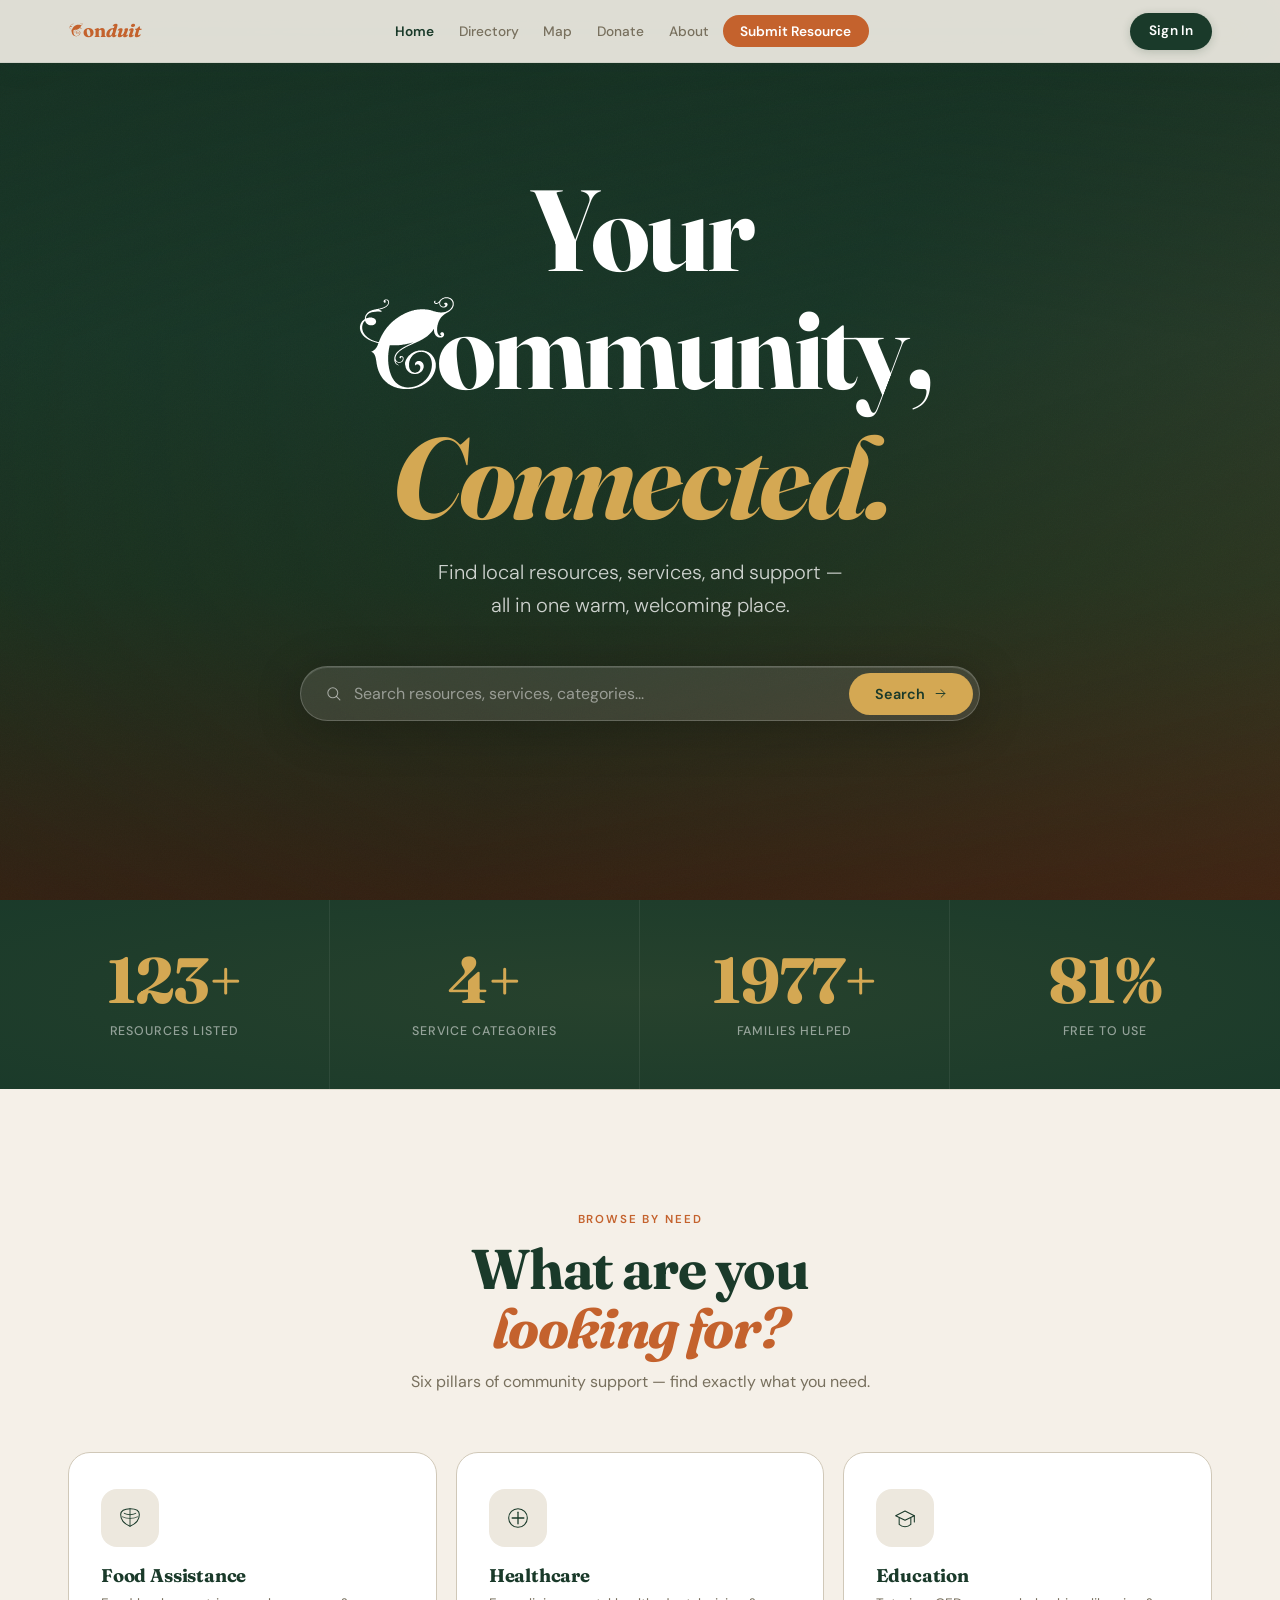
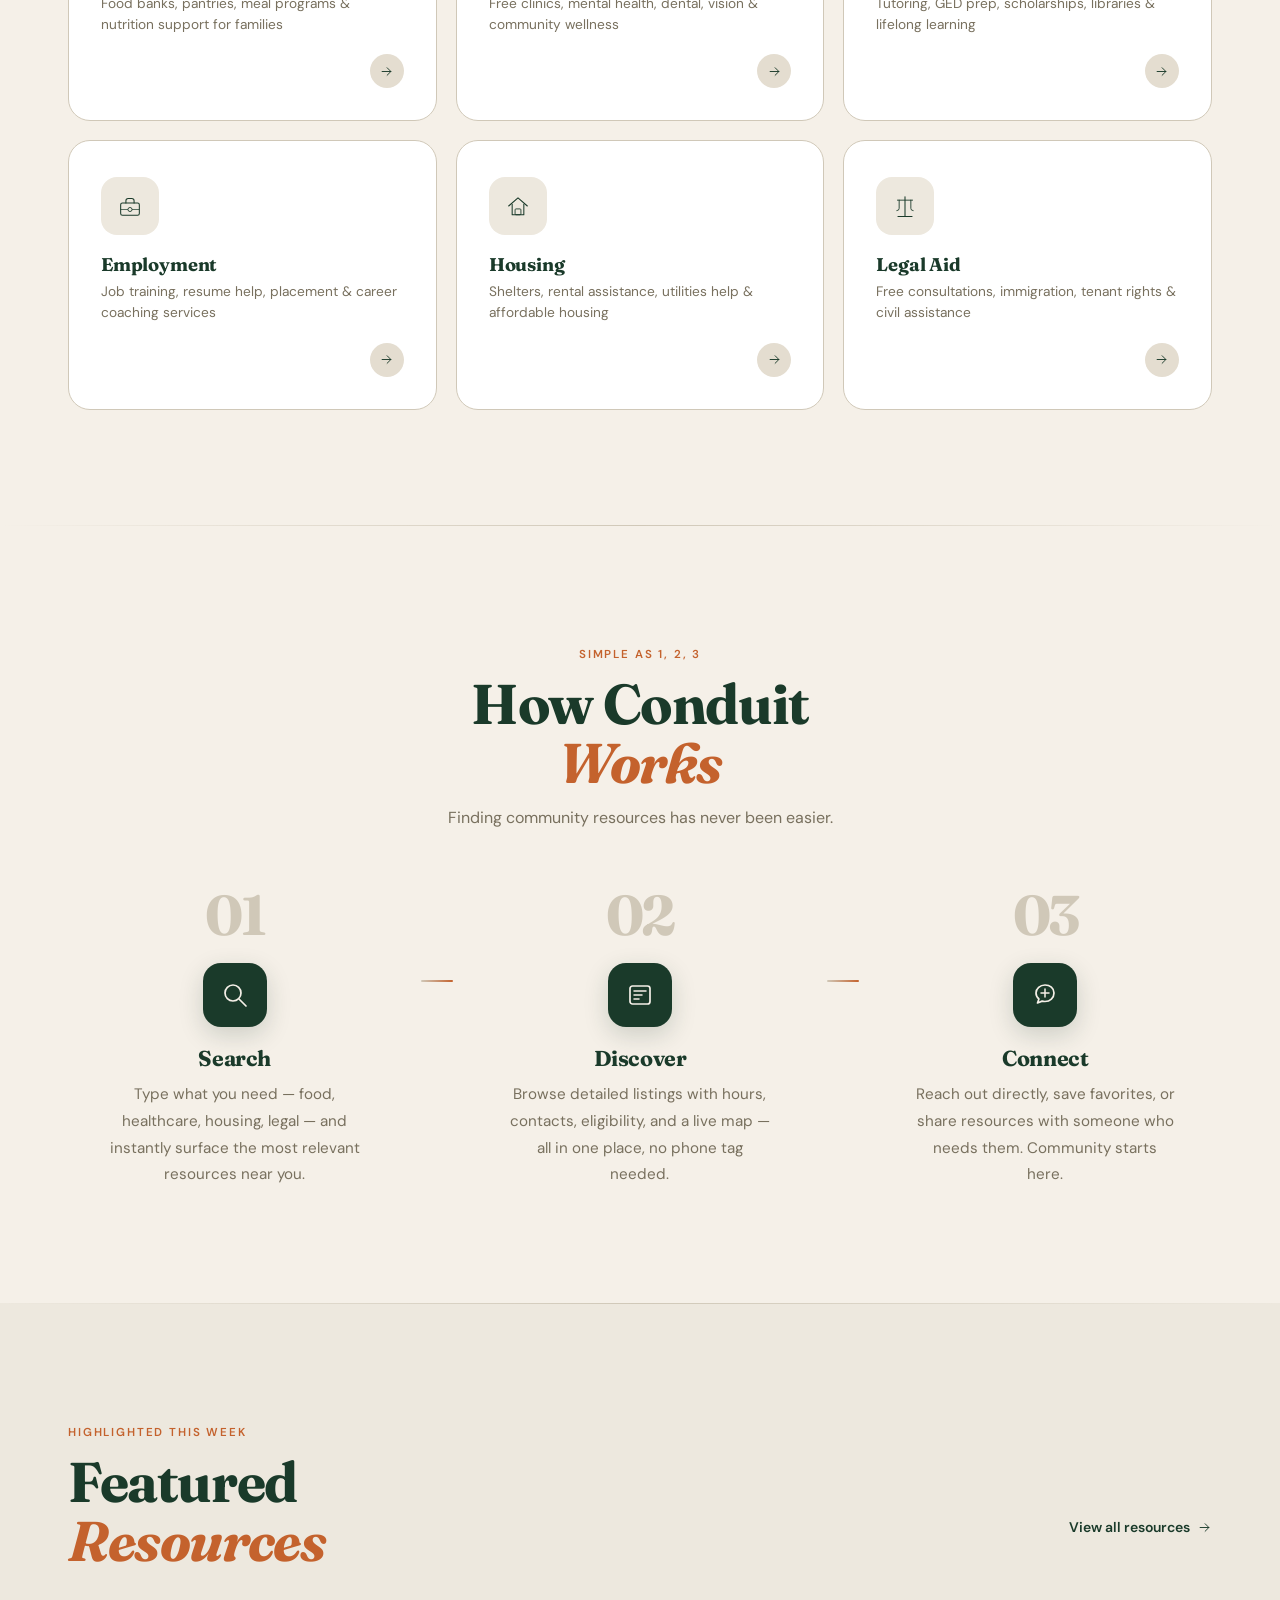
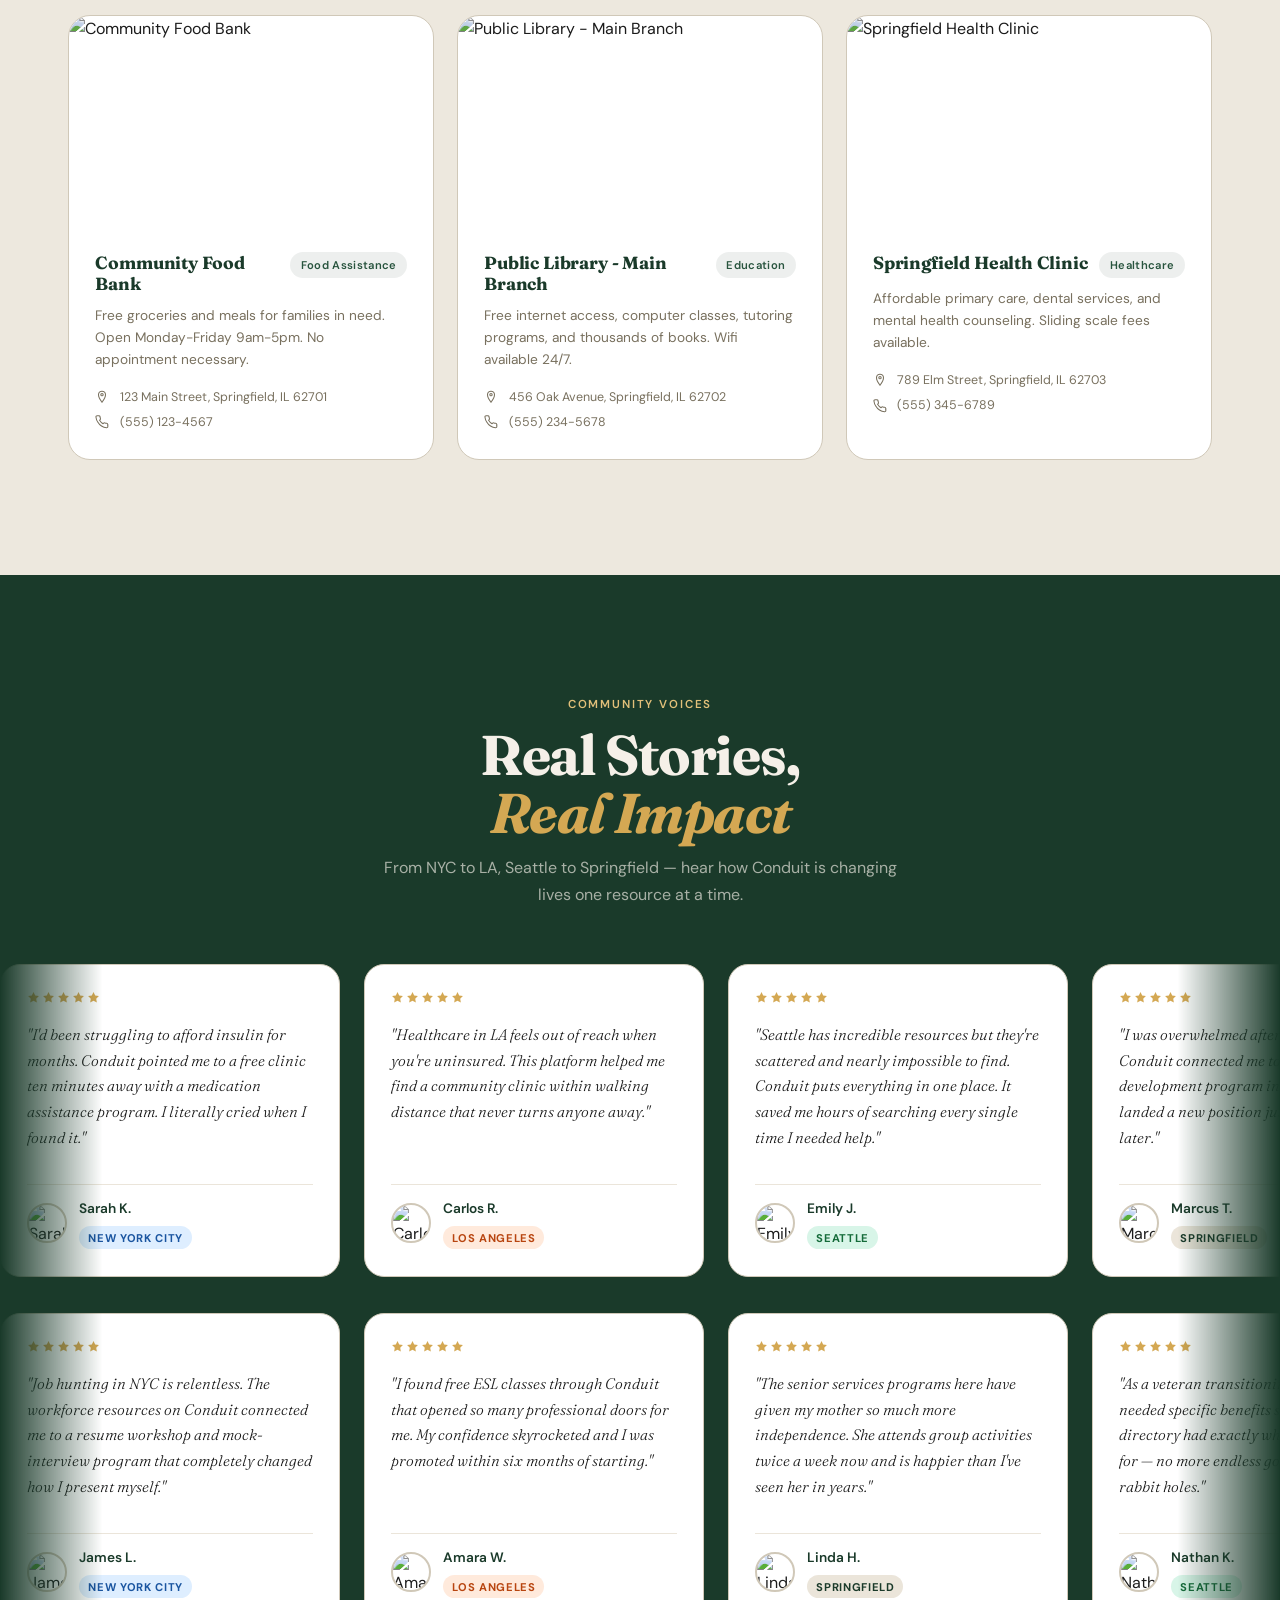
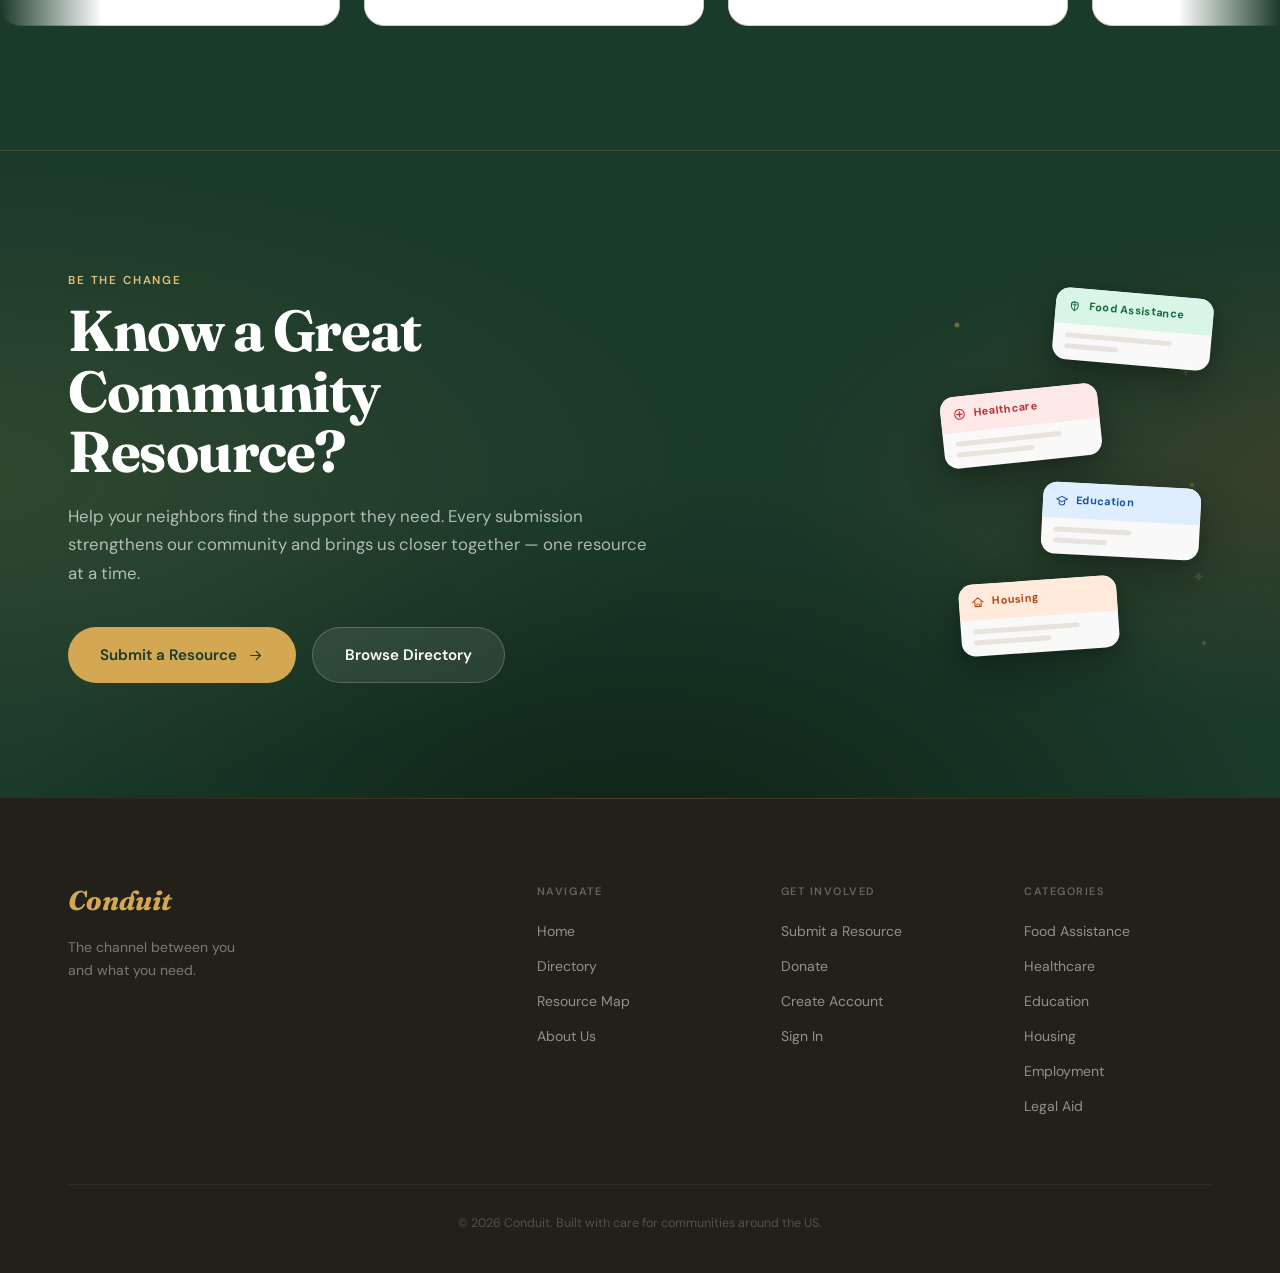
==== commit fd6d3f61: "replaced duplicate resource images, added profile pics to reviews missing them" ====
--- a/index.html
+++ b/index.html
@@ -345,7 +345,7 @@
             </div>
             <p class="t-quote">"I'd been struggling to afford insulin for months. Conduit pointed me to a free clinic ten minutes away with a medication assistance program. I literally cried when I found it."</p>
             <div class="t-author">
-              <img class="t-avatar" src="https://images.unsplash.com/photo-1531123897727-1adee9d3a4c4?w=80&h=80&fit=crop&crop=face" alt="Sarah K.">
+              <img class="t-avatar" src="https://images.unsplash.com/photo-1531746020798-e6953c6e8e04?w=80&h=80&fit=crop&crop=face" alt="Sarah K.">
               <div><span class="t-author-name">Sarah K.</span><span class="t-city t-city--nyc">New York City</span></div>
             </div>
           </div>
@@ -475,7 +475,7 @@
             </div>
             <p class="t-quote">"The tutoring and after-school programs on Conduit have been a lifeline for my kids. Both are getting better grades and my daughter just made honor roll for the first time."</p>
             <div class="t-author">
-              <img class="t-avatar" src="https://images.unsplash.com/photo-1524504388728-7cae9c5e1f12?w=80&h=80&fit=crop&crop=face" alt="Angela C.">
+              <img class="t-avatar" src="https://images.unsplash.com/photo-1438761681033-6461ffad8d80?w=80&h=80&fit=crop&crop=face" alt="Angela C.">
               <div><span class="t-author-name">Angela C.</span><span class="t-city t-city--spr">Springfield</span></div>
             </div>
           </div>
--- a/assets/css/styles.css
+++ b/assets/css/styles.css
@@ -1683,8 +1683,48 @@
   font-family: var(--font-body);
 }
 
+.leaflet-popup.resource-popup .leaflet-popup-content-wrapper {
+  background: transparent;
+  box-shadow: none;
+  padding: 0;
+}
+
+.leaflet-popup.resource-popup .leaflet-popup-content {
+  margin: 0;
+}
+
+.leaflet-popup.resource-popup .leaflet-popup-tip {
+  background: #fff;
+}
+
 .popup-content h3 { color: var(--forest); margin-bottom: 0.5rem; }
 .popup-content .category-badge { margin-bottom: 0.5rem; }
+.popup-content--map {
+  display: flex;
+  flex-direction: column;
+  gap: 0;
+  overflow: visible;
+}
+
+.popup-resource-image {
+  display: block;
+  width: 100%;
+  height: 150px;
+  object-fit: cover;
+  border-radius: 14px 14px 0 0;
+  margin-bottom: 0;
+}
+
+.popup-text-panel {
+  background: #fff;
+  border-radius: 0 0 14px 14px;
+  padding: 1rem;
+  box-shadow: 0 8px 30px rgba(26,58,42,0.14);
+}
+
+.popup-content--map:not(.popup-content--with-image) .popup-text-panel {
+  border-radius: 14px;
+}
 
 /* ============================================================
    ABOUT PAGE
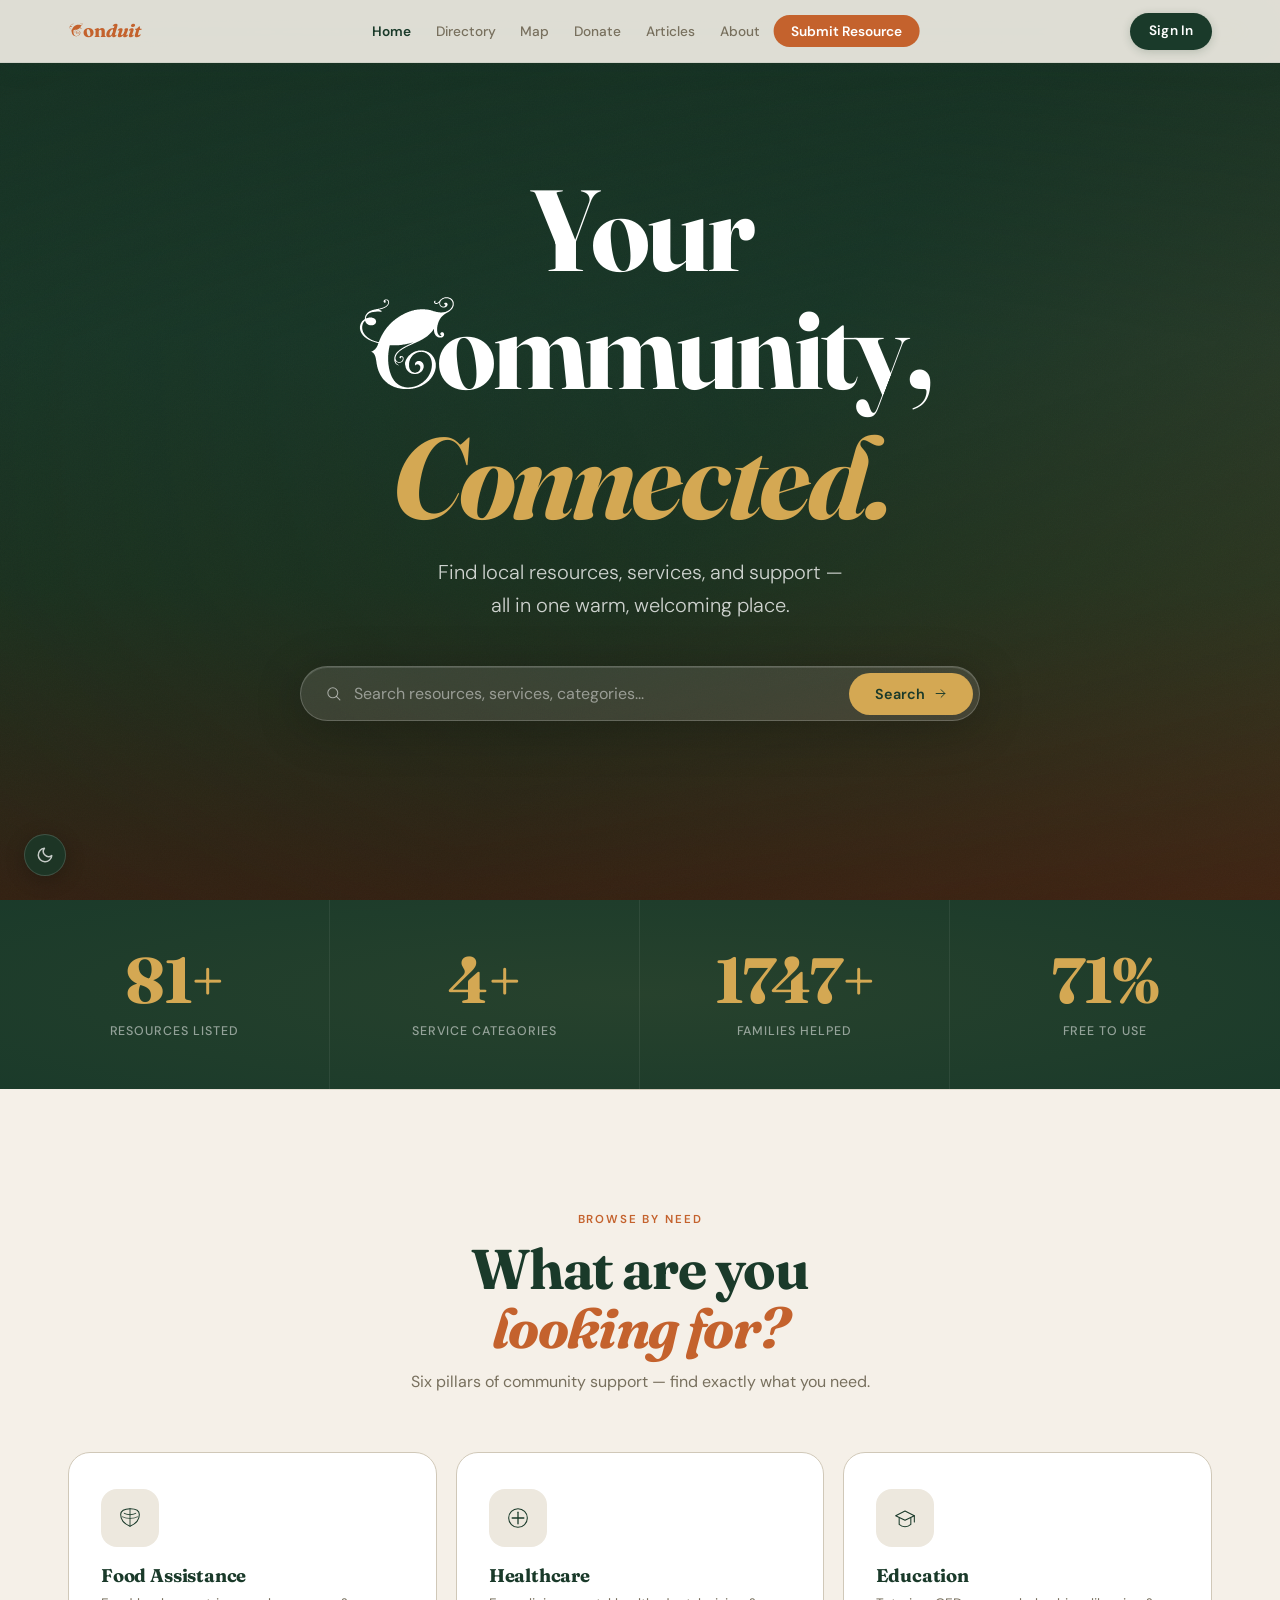
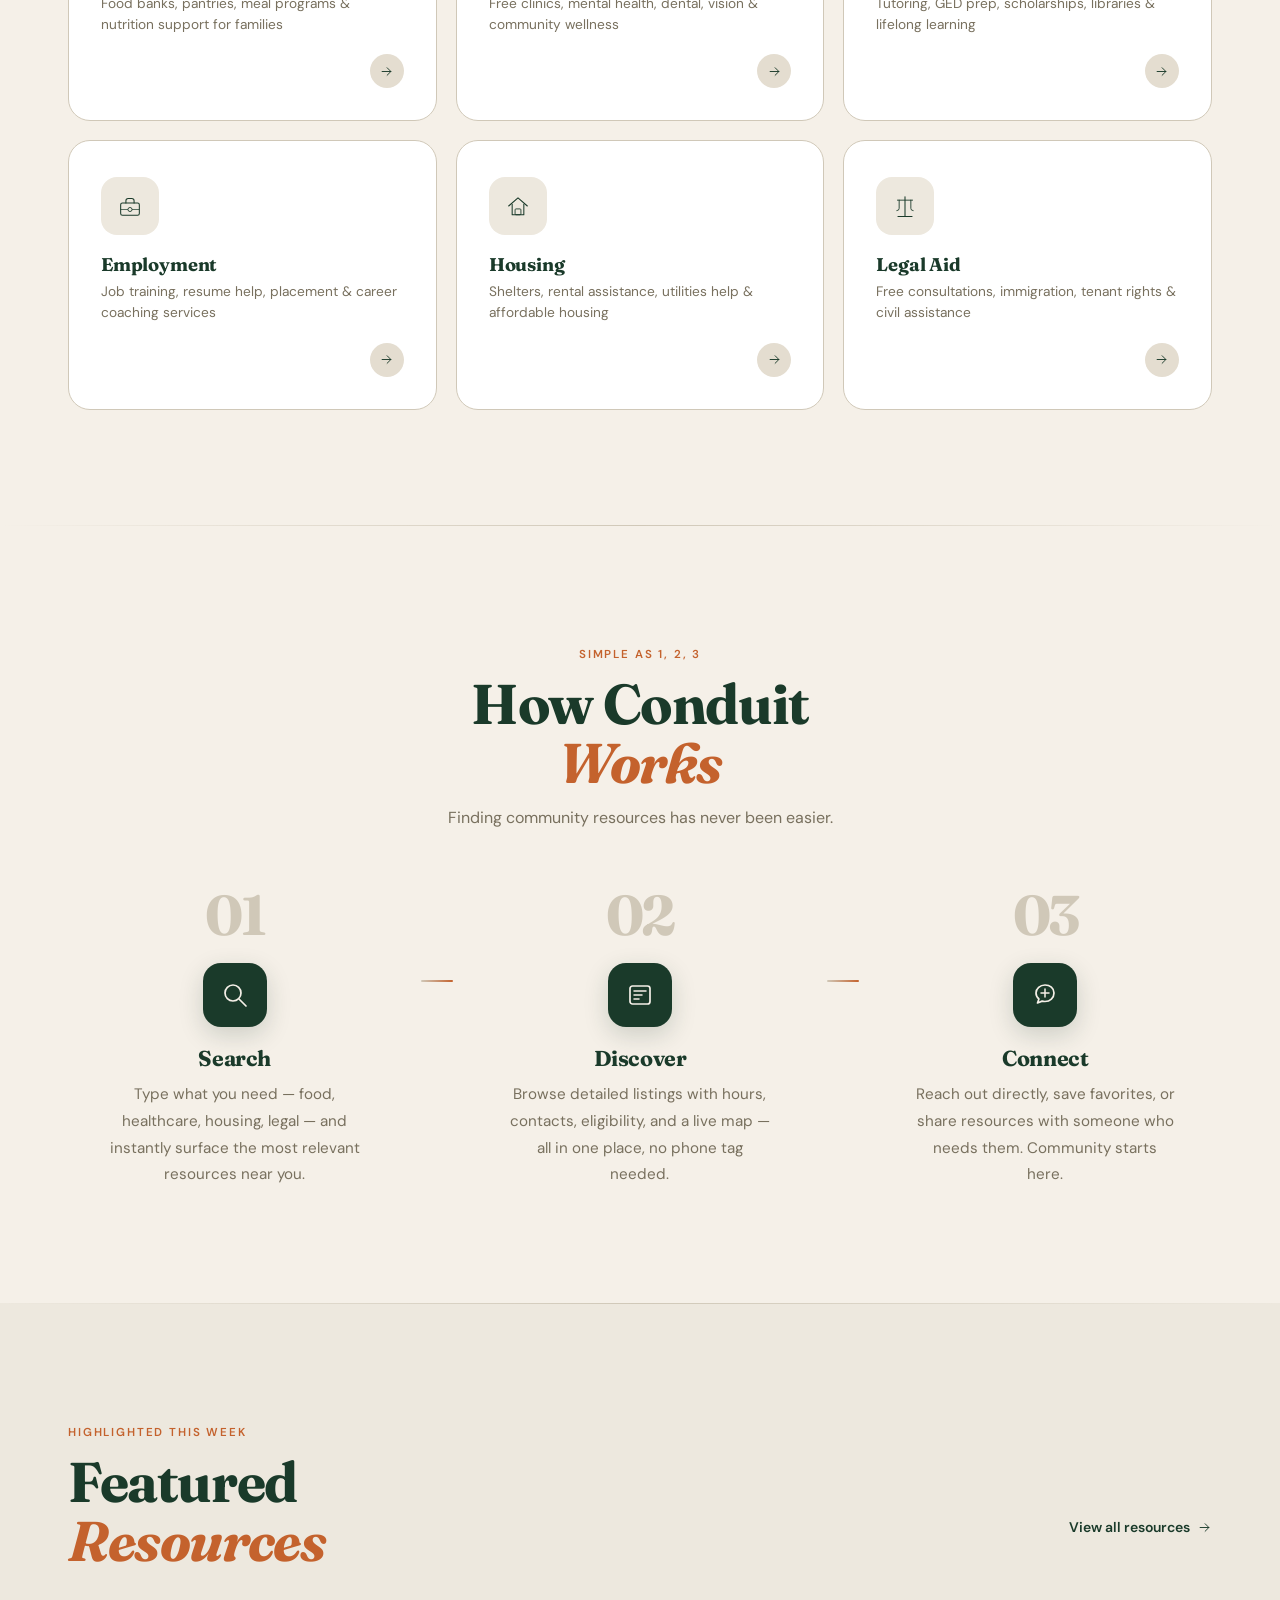
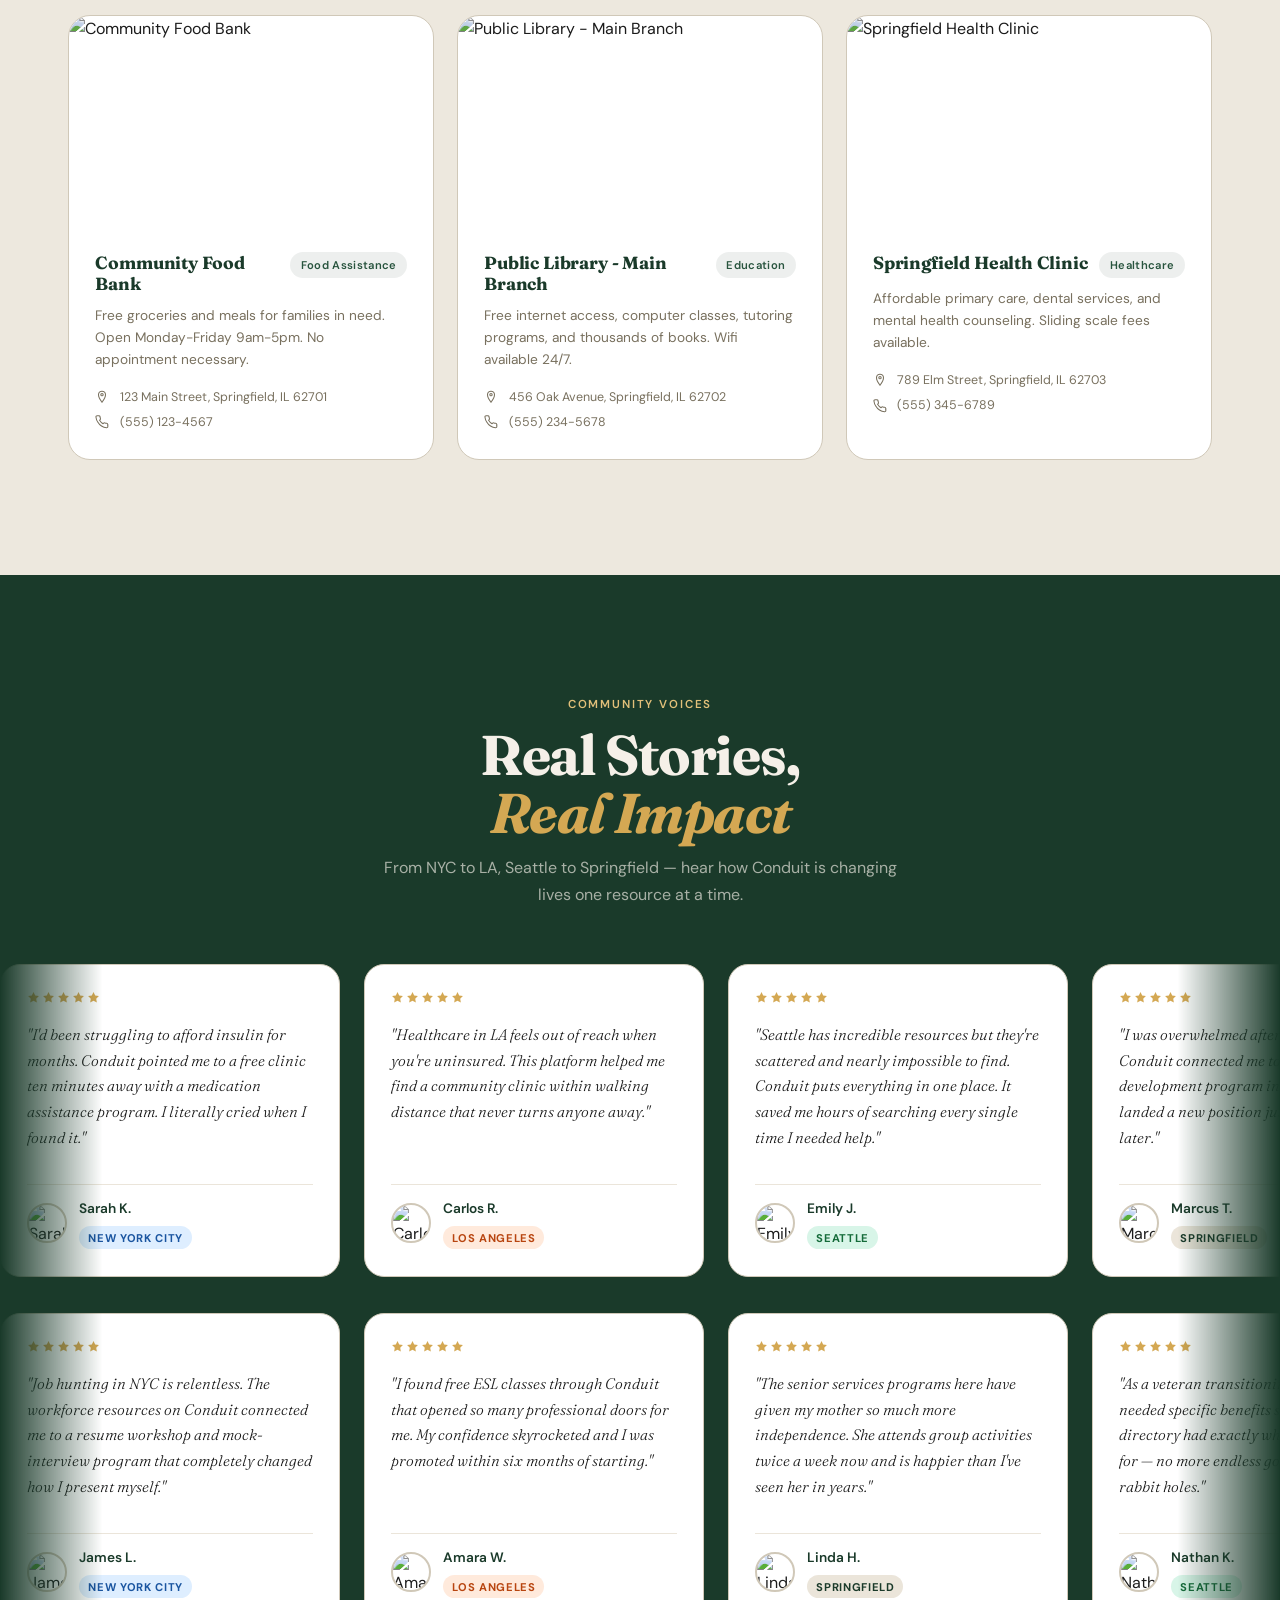
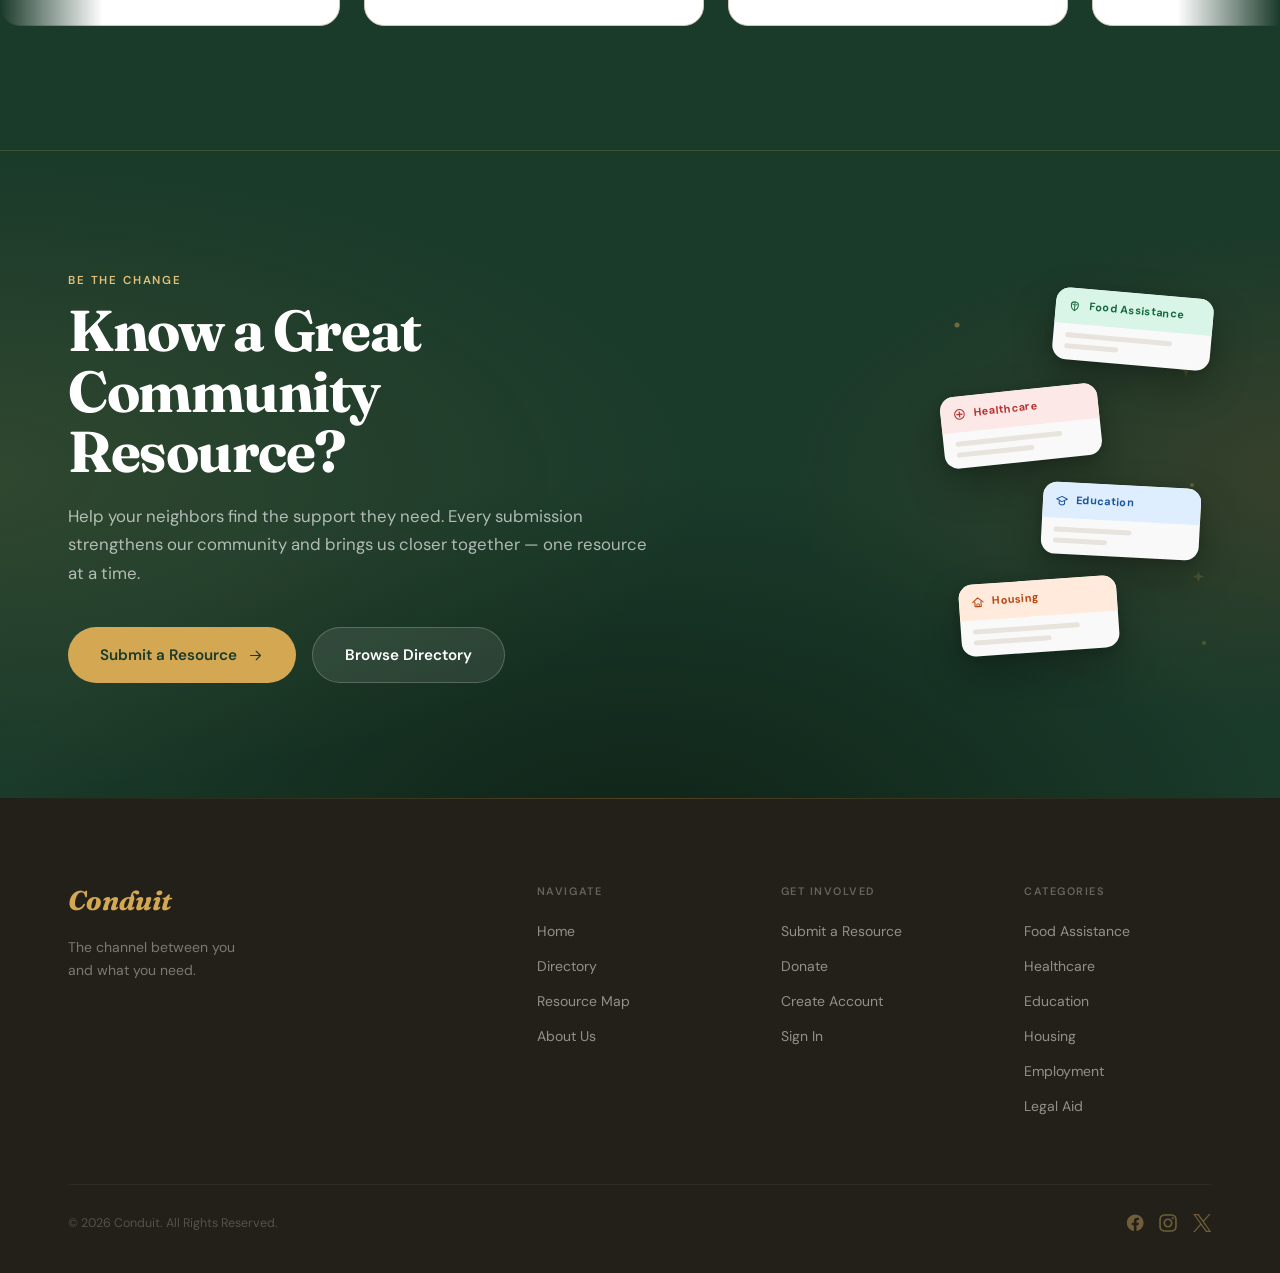
==== commit a879ff71: "DARK MODE AND EXTRAS" ====
--- a/index.html
+++ b/index.html
@@ -3,7 +3,15 @@
 <head>
   <meta charset="UTF-8">
   <meta name="viewport" content="width=device-width, initial-scale=1.0">
+  <link rel="icon" type="image/svg+xml" href="assets/images/C_logo_clean_gold.svg">
   <meta name="description" content="Conduit — Your local resource hub for finding essential community services and support in Springfield, IL">
+  <meta property="og:title" content="Conduit — Your Community Resource Hub">
+  <meta property="og:description" content="Find local food assistance, housing, healthcare, legal aid, and more. Conduit connects your community with the services you need.">
+  <meta property="og:type" content="website">
+  <meta property="og:image" content="https://images.unsplash.com/photo-1593113646773-028c64a8f1b8?w=1200&h=630&fit=crop">
+  <meta name="twitter:card" content="summary_large_image">
+  <meta name="twitter:title" content="Conduit — Your Community Resource Hub">
+  <meta name="twitter:description" content="Find local food assistance, housing, healthcare, and more. Conduit connects communities with essential services.">
   <title>Conduit — Home</title>
   <link rel="preconnect" href="https://fonts.googleapis.com">
   <link rel="preconnect" href="https://fonts.gstatic.com" crossorigin>
@@ -12,9 +20,11 @@
   <link rel="stylesheet" href="https://unpkg.com/leaflet@1.9.4/dist/leaflet.css"
     integrity="sha256-p4NxAoJBhIIN+hmNHrzRCf9tD/miZyoHS5obTRR9BMY="
     crossorigin="" />
+<script>(function(){var t=localStorage.getItem("theme");if(t==="dark")document.documentElement.setAttribute("data-theme","dark");}());</script>
 </head>
 <body>
-<main>
+<a href="#main-content" class="skip-to-content">Skip to content</a>
+<main id="main-content">
 
   <!-- ===== NAVIGATION ===== -->
   <nav id="main-nav">
@@ -28,10 +38,10 @@
         <li><a href="directory.html">Directory</a></li>
         <li><a href="map.html">Map</a></li>
         <li><a href="donate.html">Donate</a></li>
-        <li><a href="about.html">About</a></li>
+        <li><a href="articles.html">Articles</a></li>
+          <li><a href="about.html">About</a></li>
         <li><a href="submit.html" class="nav-cta">Submit Resource</a></li>
       </ul>
-
       <div class="nav-auth">
         <a href="login.html" class="nav-signin-btn" id="nav-signin-btn">Sign In</a>
         <div class="nav-profile-corner" id="nav-profile-corner" style="display:none;">
@@ -102,7 +112,7 @@
   <section class="stats-section reveal-section">
     <div class="stats-inner">
       <div class="stat-item">
-        <div class="stat-number" data-target="150">150+</div>
+        <div class="stat-number" data-target="110">110+</div>
         <div class="stat-label">Resources Listed</div>
       </div>
       <div class="stat-item">
@@ -325,6 +335,23 @@
     </div>
   </section>
 
+  <!-- ===== RECENTLY VIEWED (shown via JS if present) ===== -->
+  <section id="recently-viewed-section" class="recently-viewed-section reveal-section" style="display:none;">
+    <div class="container">
+      <div class="section-header section-header--split">
+        <div>
+          <p class="section-eyebrow">Pick up where you left off</p>
+          <h2 class="section-title-serif">Recently<br><em>Viewed</em></h2>
+        </div>
+        <a href="directory.html" class="view-all-link">
+          All resources
+          <svg viewBox="0 0 24 24" fill="none"><path d="M5 12H19M13 6L19 12L13 18" stroke="currentColor" stroke-width="1.5" stroke-linecap="round" stroke-linejoin="round"/></svg>
+        </a>
+      </div>
+      <div class="rv-grid" id="rv-grid"></div>
+    </div>
+  </section>
+
   <!-- ===== TESTIMONIALS ===== -->
   <section class="testimonials-section reveal-section">
 
@@ -475,7 +502,7 @@
             </div>
             <p class="t-quote">"The tutoring and after-school programs on Conduit have been a lifeline for my kids. Both are getting better grades and my daughter just made honor roll for the first time."</p>
             <div class="t-author">
-              <img class="t-avatar" src="https://images.unsplash.com/photo-1438761681033-6461ffad8d80?w=80&h=80&fit=crop&crop=face" alt="Angela C.">
+              <img class="t-avatar" src="https://images.unsplash.com/photo-1544005313-94ddf0286df2?w=80&h=80&fit=crop&crop=face" alt="Angela C.">
               <div><span class="t-author-name">Angela C.</span><span class="t-city t-city--spr">Springfield</span></div>
             </div>
           </div>
@@ -629,7 +656,18 @@
       </div>
 
       <div class="footer-bottom">
-        <p>© 2026 Conduit. Built with care for communities around the US.</p>
+        <p>© 2026 Conduit. All Rights Reserved.</p>
+        <div class="footer-socials">
+          <a href="https://facebook.com" class="footer-social-link" target="_blank" rel="noopener" aria-label="Facebook">
+            <img src="assets/images/fb.svg" alt="Facebook">
+          </a>
+          <a href="https://instagram.com" class="footer-social-link" target="_blank" rel="noopener" aria-label="Instagram">
+            <img src="assets/images/ig.svg" alt="Instagram">
+          </a>
+          <a href="https://x.com" class="footer-social-link" target="_blank" rel="noopener" aria-label="X">
+            <img src="assets/images/x.svg" alt="X">
+          </a>
+        </div>
       </div>
     </div>
   </footer>
--- a/assets/css/styles.css
+++ b/assets/css/styles.css
@@ -124,7 +124,7 @@
   right: 0;
   z-index: 1000;
   transition: background 0.45s ease, padding 0.45s ease, box-shadow 0.45s ease;
-  padding: 1.4rem 0;
+  padding: 0.8rem 0;
 }
 
 /* Scrolled state — frosted glass */
@@ -147,6 +147,13 @@
   max-width: 1240px;
   margin: 0 auto;
   padding: 0 var(--container-pad);
+  position: relative;
+}
+
+.nav-links {
+  position: absolute;
+  left: 50%;
+  transform: translateX(-50%);
 }
 
 /* Logo */
@@ -1307,7 +1314,31 @@
 .footer-bottom {
   border-top: 1px solid rgba(255,255,255,0.05);
   padding-top: 1.75rem;
-  text-align: center;
+  display: flex;
+  align-items: center;
+  justify-content: space-between;
+  gap: 1rem;
+  flex-wrap: wrap;
+}
+
+.footer-socials {
+  display: flex;
+  align-items: center;
+  gap: 0.85rem;
+}
+
+.footer-social-link {
+  display: inline-flex;
+  opacity: 0.45;
+  transition: opacity 0.2s;
+}
+
+.footer-social-link:hover { opacity: 1; }
+
+.footer-social-link img {
+  width: 20px;
+  height: 20px;
+  object-fit: contain;
 }
 
 .footer-bottom p,
@@ -1675,6 +1706,9 @@
 .map-section {
   padding: var(--section-pad) 0;
   background: var(--cream);
+  position: relative;
+  z-index: 0;
+  isolation: isolate;
 }
 
 .leaflet-popup-content-wrapper {
@@ -2173,6 +2207,7 @@
 .hero-inner {
   position: relative;
   z-index: 1;
+  text-align: center;
 }
 
 /* Eyebrow breadcrumb inside page heroes */
@@ -2217,6 +2252,9 @@
   margin-bottom: 0;
   line-height: 1.6;
   max-width: 560px;
+  margin-left: auto;
+  margin-right: auto;
+  text-align: center;
 }
 
 /* ============================================================
@@ -2542,6 +2580,57 @@
   display: block;
 }
 
+/* Suggested article card on resource page */
+.sug-art-card {
+  display: flex;
+  gap: 1.25rem;
+  align-items: flex-start;
+  text-decoration: none;
+  color: inherit;
+  border-radius: 14px;
+  overflow: hidden;
+}
+.sug-art-card:hover .sug-art-title {
+  color: var(--terracotta, #c4622d);
+}
+.sug-art-img-wrap {
+  flex: 0 0 130px;
+  height: 90px;
+  border-radius: 12px;
+  overflow: hidden;
+}
+.sug-art-img-wrap img {
+  width: 100%;
+  height: 100%;
+  object-fit: cover;
+  display: block;
+}
+.sug-art-body {
+  flex: 1;
+  min-width: 0;
+  display: flex;
+  flex-direction: column;
+  gap: 0.35rem;
+}
+.sug-art-title {
+  font-family: var(--font-display);
+  font-size: 1.05rem;
+  font-weight: 600;
+  color: var(--forest);
+  margin: 0;
+  line-height: 1.3;
+  transition: color 0.18s ease;
+}
+.sug-art-meta {
+  font-size: 0.75rem;
+  color: var(--text-muted);
+  opacity: 0.7;
+}
+@media (max-width: 480px) {
+  .sug-art-card { flex-direction: column; }
+  .sug-art-img-wrap { flex: none; width: 100%; height: 160px; }
+}
+
 /* Similar resources */
 .similar-section {
   padding: var(--section-pad) 0;
@@ -2750,6 +2839,48 @@
   .resource-info-block { padding: 1.5rem; }
   .similar-grid { grid-template-columns: 1fr; }
 }
+
+/* ============================================================
+   Theme FAB (fixed corner moon/sun toggle)
+   ============================================================ */
+#theme-fab {
+  position: fixed;
+  bottom: 1.5rem;
+  left: 1.5rem;
+  z-index: 1200;
+  width: 42px;
+  height: 42px;
+  border-radius: 50%;
+  border: 1.5px solid rgba(255,255,255,0.15);
+  background: rgba(26,58,42,0.82);
+  backdrop-filter: blur(12px);
+  -webkit-backdrop-filter: blur(12px);
+  color: rgba(255,255,255,0.75);
+  cursor: pointer;
+  display: flex;
+  align-items: center;
+  justify-content: center;
+  box-shadow: 0 4px 20px rgba(0,0,0,0.22);
+  transition: transform 0.2s ease, box-shadow 0.2s ease, background 0.2s;
+}
+#theme-fab:hover {
+  transform: scale(1.1);
+  box-shadow: 0 6px 28px rgba(0,0,0,0.32);
+  color: #fff;
+}
+
+/* Show moon in light mode, sun in dark mode */
+.theme-icon--sun  { display: none; }
+.theme-icon--moon { display: block; }
+[data-theme="dark"] .theme-icon--sun  { display: block; }
+[data-theme="dark"] .theme-icon--moon { display: none; }
+
+[data-theme="dark"] #theme-fab {
+  background: rgba(20,32,24,0.88);
+  border-color: rgba(255,255,255,0.1);
+  color: var(--gold);
+}
+[data-theme="dark"] #theme-fab:hover { color: #fff; }
 
 /* ============================================================
    Nav Auth Corner (Sign In button + Avatar)
@@ -3531,3 +3662,1643 @@
 .cta-mini-stub--lg { width: 80%; }
 .cta-mini-stub--md { width: 58%; }
 .cta-mini-stub--sm { width: 40%; }
+
+/* ===================================
+   Directory — fix gap between filters and resources
+   =================================== */
+.resources-section {
+  padding-top: 2rem !important;
+}
+
+/* ===================================
+   Map — City Jump Buttons
+   =================================== */
+.map-city-btns {
+  display: flex;
+  align-items: center;
+  gap: 0.55rem;
+  flex-wrap: wrap;
+  margin-bottom: 1rem;
+  padding: 0.85rem 1.1rem;
+  background: var(--white);
+  border: 1px solid var(--sand);
+  border-radius: 14px;
+  box-shadow: 0 2px 12px rgba(26,58,42,0.07);
+}
+
+.map-city-btns-label {
+  font-family: var(--font-body);
+  font-size: 0.77rem;
+  font-weight: 700;
+  color: var(--stone);
+  letter-spacing: 0.05em;
+  text-transform: uppercase;
+  margin-right: 0.2rem;
+  white-space: nowrap;
+}
+
+.map-city-btn {
+  display: inline-flex;
+  align-items: center;
+  gap: 0.4rem;
+  padding: 0.42rem 1rem;
+  border-radius: 100px;
+  border: 1.5px solid var(--sand);
+  background: var(--cream);
+  color: var(--forest);
+  font-family: var(--font-body);
+  font-size: 0.82rem;
+  font-weight: 600;
+  cursor: pointer;
+  transition: background 0.2s, border-color 0.2s, color 0.2s, transform 0.15s, box-shadow 0.2s;
+}
+.map-city-btn svg { width: 13px; height: 13px; flex-shrink: 0; }
+.map-city-btn:hover {
+  background: var(--forest);
+  border-color: var(--forest);
+  color: var(--white);
+  transform: translateY(-1px);
+  box-shadow: 0 4px 12px rgba(26,58,42,0.18);
+}
+.map-city-btn.is-active {
+  background: var(--forest);
+  border-color: var(--forest);
+  color: var(--white);
+  box-shadow: 0 4px 14px rgba(26,58,42,0.22);
+}
+
+/* ===================================
+   Map — Toolbar
+   =================================== */
+.map-toolbar {
+  display: flex;
+  align-items: center;
+  justify-content: space-between;
+  gap: 0.75rem;
+  flex-wrap: wrap;
+  margin-bottom: 0.85rem;
+}
+
+.map-toolbar-left {
+  display: flex;
+  align-items: center;
+  gap: 0.65rem;
+  flex-wrap: wrap;
+}
+
+.map-stats-badge {
+  display: inline-flex;
+  align-items: center;
+  gap: 0.4rem;
+  padding: 0.38rem 0.85rem;
+  background: var(--forest);
+  color: var(--cream);
+  border-radius: 100px;
+  font-family: var(--font-body);
+  font-size: 0.8rem;
+  font-weight: 600;
+}
+
+.map-status-badge {
+  display: inline-flex;
+  align-items: center;
+  gap: 0.4rem;
+  padding: 0.35rem 0.8rem;
+  background: var(--cream);
+  border: 1px solid var(--sand);
+  border-radius: 100px;
+  font-family: var(--font-body);
+  font-size: 0.78rem;
+  font-weight: 600;
+  color: var(--forest);
+}
+
+.map-locate-btn {
+  display: inline-flex;
+  align-items: center;
+  gap: 0.4rem;
+  padding: 0.42rem 1rem;
+  border-radius: 100px;
+  border: 1.5px solid var(--forest);
+  background: transparent;
+  color: var(--forest);
+  font-family: var(--font-body);
+  font-size: 0.82rem;
+  font-weight: 600;
+  cursor: pointer;
+  transition: background 0.2s, color 0.2s, transform 0.15s;
+}
+.map-locate-btn:hover {
+  background: var(--forest);
+  color: var(--white);
+  transform: translateY(-1px);
+}
+.map-locate-btn.is-loading {
+  opacity: 0.6;
+  cursor: wait;
+}
+
+/* ===================================
+   Map — Wrap + Legend overlay
+   =================================== */
+.map-wrap {
+  position: relative;
+  border-radius: 20px;
+  overflow: hidden;
+  box-shadow: 0 12px 48px rgba(26,58,42,0.14), 0 2px 8px rgba(0,0,0,0.06);
+}
+
+.map-wrap #map {
+  box-shadow: none;
+  border-radius: 0;
+}
+
+.map-legend {
+  position: absolute;
+  bottom: 1.1rem;
+  left: 1.1rem;
+  z-index: 1000;
+  background: rgba(255, 255, 255, 0.96);
+  backdrop-filter: blur(8px);
+  border-radius: 12px;
+  padding: 0.75rem 1rem;
+  box-shadow: 0 4px 20px rgba(0,0,0,0.14);
+  min-width: 140px;
+}
+
+.map-legend-title {
+  display: flex;
+  align-items: center;
+  gap: 0.35rem;
+  font-family: var(--font-body);
+  font-size: 0.72rem;
+  font-weight: 700;
+  color: var(--stone);
+  letter-spacing: 0.06em;
+  text-transform: uppercase;
+  margin: 0 0 0.55rem;
+}
+
+.map-legend-item {
+  display: flex;
+  align-items: center;
+  gap: 0.5rem;
+  font-family: var(--font-body);
+  font-size: 0.8rem;
+  font-weight: 500;
+  color: var(--ink);
+  margin-bottom: 0.32rem;
+}
+.map-legend-item:last-child { margin-bottom: 0; }
+
+.map-legend-dot {
+  width: 10px;
+  height: 10px;
+  border-radius: 50%;
+  flex-shrink: 0;
+}
+
+@media (max-width: 600px) {
+  .map-city-btns { padding: 0.7rem; gap: 0.4rem; }
+  .map-city-btns-label { width: 100%; }
+  .map-city-btn { font-size: 0.78rem; padding: 0.38rem 0.8rem; }
+  .map-toolbar { gap: 0.5rem; }
+  .map-legend { bottom: 0.75rem; left: 0.75rem; padding: 0.6rem 0.8rem; }
+}
+
+/* ===================================
+   Map Page — Hero Enhancements
+   =================================== */
+.map-page-hero {
+  overflow: hidden;
+}
+
+.map-hero-cities {
+  display: flex;
+  flex-wrap: wrap;
+  gap: 0.55rem;
+  margin-top: 1.75rem;
+}
+
+.map-hero-city {
+  display: inline-flex;
+  align-items: center;
+  gap: 0.35rem;
+  padding: 0.38rem 0.9rem;
+  border-radius: 100px;
+  background: rgba(255,255,255,0.1);
+  border: 1px solid rgba(255,255,255,0.2);
+  font-family: var(--font-body);
+  font-size: 0.78rem;
+  font-weight: 600;
+  color: rgba(255,255,255,0.82);
+  letter-spacing: 0.02em;
+  backdrop-filter: blur(4px);
+}
+
+/* Decorative floating pins in hero */
+.map-hero-deco {
+  position: absolute;
+  inset: 0;
+  pointer-events: none;
+  z-index: 0;
+  overflow: hidden;
+}
+
+.map-pin-deco {
+  position: absolute;
+  opacity: 0.08;
+  color: var(--cream);
+}
+
+.map-pin-deco--1 { width: 80px;  top: 10%;  right: 8%;  transform: rotate(12deg);  animation: pinFloat 7s ease-in-out infinite; }
+.map-pin-deco--2 { width: 48px;  top: 55%;  right: 18%; transform: rotate(-8deg);  animation: pinFloat 9s ease-in-out infinite 1s reverse; }
+.map-pin-deco--3 { width: 64px;  top: 20%;  right: 28%; transform: rotate(5deg);   animation: pinFloat 11s ease-in-out infinite 2s; }
+.map-pin-deco--4 { width: 36px;  top: 70%;  right: 5%;  transform: rotate(-15deg); animation: pinFloat 8s ease-in-out infinite 0.5s; }
+
+@keyframes pinFloat {
+  0%, 100% { transform: translateY(0) rotate(var(--r, 0deg)); }
+  50%       { transform: translateY(-14px) rotate(var(--r, 0deg)); }
+}
+
+/* ===================================
+   Map Page — Category Filter Bar
+   =================================== */
+.map-filter-bar {
+  background: var(--white);
+  border-bottom: 1px solid var(--sand);
+  padding: 0.85rem 0;
+  position: sticky;
+  top: 64px;  /* below nav */
+  z-index: 100;
+  box-shadow: 0 2px 12px rgba(26,58,42,0.06);
+}
+
+.map-filter-pills {
+  display: flex;
+  align-items: center;
+  gap: 0.5rem;
+  flex-wrap: wrap;
+}
+
+.map-filter-pill {
+  display: inline-flex;
+  align-items: center;
+  gap: 0.4rem;
+  padding: 0.4rem 1rem;
+  border-radius: 100px;
+  border: 1.5px solid var(--sand);
+  background: var(--cream);
+  color: var(--forest);
+  font-family: var(--font-body);
+  font-size: 0.82rem;
+  font-weight: 600;
+  cursor: pointer;
+  transition: all 0.2s ease;
+  white-space: nowrap;
+}
+
+.map-filter-pill:hover {
+  border-color: var(--forest);
+  background: var(--forest);
+  color: var(--white);
+  transform: translateY(-1px);
+  box-shadow: 0 3px 10px rgba(26,58,42,0.15);
+}
+
+.map-filter-pill.is-active {
+  background: var(--forest);
+  border-color: var(--forest);
+  color: var(--white);
+  box-shadow: 0 3px 10px rgba(26,58,42,0.18);
+}
+
+.map-pill-dot {
+  width: 9px;
+  height: 9px;
+  border-radius: 50%;
+  flex-shrink: 0;
+}
+
+/* ===================================
+   Map Page — Section Header
+   =================================== */
+.map-section-header {
+  display: flex;
+  align-items: flex-end;
+  justify-content: space-between;
+  gap: 1.5rem;
+  flex-wrap: wrap;
+  margin-bottom: 1.5rem;
+}
+
+.map-header-controls {
+  display: flex;
+  align-items: center;
+  gap: 0.6rem;
+  flex-wrap: wrap;
+  padding-bottom: 0.35rem;
+}
+
+/* ===================================
+   Map Page — How to Use Cards
+   =================================== */
+.map-howto-section {
+  padding: var(--section-pad) 0;
+  background: var(--cream-mid);
+  position: relative;
+}
+
+.map-howto-section::before {
+  content: '';
+  position: absolute;
+  top: 0; left: 0; right: 0;
+  height: 1px;
+  background: linear-gradient(to right, transparent, var(--sand), transparent);
+}
+
+.map-howto-grid {
+  display: grid;
+  grid-template-columns: repeat(3, 1fr);
+  gap: 1.75rem;
+}
+
+.map-howto-card {
+  background: var(--white);
+  border: 1px solid var(--sand);
+  border-radius: 20px;
+  padding: 2rem 1.75rem;
+  text-align: center;
+  transition: box-shadow 0.3s ease, transform 0.3s ease;
+}
+
+.map-howto-card:hover {
+  box-shadow: 0 12px 36px rgba(26,58,42,0.1);
+  transform: translateY(-3px);
+}
+
+.map-howto-icon {
+  width: 58px;
+  height: 58px;
+  border-radius: 16px;
+  background: var(--forest);
+  color: var(--cream);
+  display: flex;
+  align-items: center;
+  justify-content: center;
+  margin: 0 auto 1.25rem;
+  box-shadow: 0 6px 20px rgba(26,58,42,0.18);
+}
+
+.map-howto-icon svg { width: 26px; height: 26px; }
+
+.map-howto-card h3 {
+  font-family: var(--font-display);
+  font-size: 1.2rem;
+  font-weight: 700;
+  color: var(--forest);
+  margin: 0 0 0.65rem;
+  letter-spacing: -0.02em;
+}
+
+.map-howto-card p {
+  font-family: var(--font-body);
+  font-size: 0.92rem;
+  color: var(--stone);
+  line-height: 1.7;
+  margin: 0;
+}
+
+@media (max-width: 768px) {
+  .map-howto-grid { grid-template-columns: 1fr; gap: 1.25rem; }
+  .map-section-header { flex-direction: column; align-items: flex-start; }
+  .map-filter-bar { top: 56px; }
+}
+
+@media (max-width: 480px) {
+  .map-hero-cities { gap: 0.4rem; }
+  .map-hero-city { font-size: 0.73rem; padding: 0.32rem 0.75rem; }
+  .map-filter-pill { font-size: 0.78rem; padding: 0.36rem 0.85rem; }
+}
+
+/* ===================================
+   Map Page — Spacing compression
+   =================================== */
+.map-section {
+  padding: 2.5rem 0 3rem !important;
+}
+
+.map-howto-section {
+  padding: 3.5rem 0 !important;
+}
+
+.map-howto-section .section-header {
+  margin-bottom: 2rem;
+}
+
+.map-section-header {
+  margin-bottom: 1.25rem;
+}
+
+.map-city-btns {
+  margin-bottom: 0.85rem;
+}
+
+/* ============================================================
+   TOAST NOTIFICATIONS
+   ============================================================ */
+.conduit-toast {
+  position: fixed;
+  bottom: 2rem;
+  right: 2rem;
+  z-index: 9999;
+  display: flex;
+  align-items: center;
+  gap: 0.7rem;
+  padding: 0.85rem 1.2rem 0.85rem 1rem;
+  border-radius: 12px;
+  font-family: var(--font-body);
+  font-size: 0.875rem;
+  font-weight: 500;
+  box-shadow: 0 8px 32px rgba(0,0,0,0.18), 0 2px 8px rgba(0,0,0,0.1);
+  transform: translateY(1rem) scale(0.96);
+  opacity: 0;
+  transition: opacity 0.32s cubic-bezier(0.16,1,0.3,1), transform 0.32s cubic-bezier(0.16,1,0.3,1);
+  pointer-events: none;
+  max-width: 340px;
+}
+.conduit-toast.is-visible {
+  opacity: 1;
+  transform: translateY(0) scale(1);
+  pointer-events: auto;
+}
+.conduit-toast--success { background: #fff; border-left: 4px solid var(--forest); color: #1a2e1f; }
+.conduit-toast--success .toast-icon { color: var(--forest); }
+.conduit-toast--error   { background: #fff; border-left: 4px solid #b83232; color: #1a2e1f; }
+.conduit-toast--error .toast-icon   { color: #b83232; }
+.conduit-toast--info    { background: #fff; border-left: 4px solid var(--gold); color: #1a2e1f; }
+.conduit-toast--info .toast-icon    { color: #b8960a; }
+.toast-icon { flex-shrink: 0; display: flex; }
+.toast-msg  { flex: 1; line-height: 1.4; }
+.toast-close {
+  background: none; border: none; cursor: pointer; padding: 0 0 0 0.3rem;
+  color: var(--stone); font-size: 1.1rem; line-height: 1; opacity: 0.55;
+  transition: opacity 0.2s;
+}
+.toast-close:hover { opacity: 1; }
+@media (max-width: 480px) {
+  .conduit-toast { right: 1rem; left: 1rem; max-width: unset; }
+}
+
+/* ============================================================
+   RESOURCE CARD — category accent bar + quick view
+   ============================================================ */
+.resource-card {
+  position: relative;
+  overflow: hidden;
+}
+.resource-card-accent {
+  height: 3px;
+  background: var(--cat-accent, var(--forest));
+  width: 100%;
+  transform: scaleX(0);
+  transform-origin: left;
+  transition: transform 0.38s cubic-bezier(0.16,1,0.3,1);
+}
+.resource-card:hover .resource-card-accent { transform: scaleX(1); }
+
+.quick-view-btn {
+  position: absolute;
+  bottom: 0.8rem;
+  left: 50%;
+  transform: translateX(-50%) translateY(0.5rem);
+  opacity: 0;
+  background: rgba(255,255,255,0.95);
+  color: var(--forest);
+  border: none;
+  border-radius: 20px;
+  padding: 0.42rem 0.85rem;
+  font-family: var(--font-body);
+  font-size: 0.75rem;
+  font-weight: 600;
+  letter-spacing: 0.02em;
+  cursor: pointer;
+  display: flex;
+  align-items: center;
+  gap: 0.35rem;
+  box-shadow: 0 4px 16px rgba(0,0,0,0.22);
+  transition: opacity 0.22s ease, transform 0.22s cubic-bezier(0.16,1,0.3,1);
+  white-space: nowrap;
+  z-index: 3;
+}
+.resource-img-wrap:hover .quick-view-btn,
+.resource-card:hover .quick-view-btn {
+  opacity: 1;
+  transform: translateX(-50%) translateY(0);
+}
+.quick-view-btn:hover {
+  background: #fff;
+  transform: translateX(-50%) translateY(-2px) !important;
+}
+
+/* ============================================================
+   QUICK VIEW MODAL
+   ============================================================ */
+.qv-overlay {
+  position: fixed;
+  inset: 0;
+  z-index: 9000;
+  background: rgba(10,18,12,0.62);
+  backdrop-filter: blur(6px);
+  display: flex;
+  align-items: center;
+  justify-content: center;
+  padding: 1.5rem;
+  opacity: 0;
+  transition: opacity 0.32s ease;
+}
+.qv-overlay.is-open { opacity: 1; }
+.qv-modal {
+  background: var(--cream);
+  border-radius: 20px;
+  width: 100%;
+  max-width: 660px;
+  max-height: 90vh;
+  overflow-y: auto;
+  position: relative;
+  transform: translateY(28px) scale(0.97);
+  transition: transform 0.38s cubic-bezier(0.16,1,0.3,1);
+  box-shadow: 0 32px 80px rgba(0,0,0,0.35);
+  scrollbar-width: thin;
+}
+.qv-overlay.is-open .qv-modal { transform: translateY(0) scale(1); }
+.qv-close {
+  position: absolute;
+  top: 1rem;
+  right: 1rem;
+  z-index: 10;
+  width: 36px; height: 36px;
+  border-radius: 50%;
+  background: rgba(245,240,232,0.9);
+  border: none;
+  cursor: pointer;
+  display: flex;
+  align-items: center;
+  justify-content: center;
+  color: var(--forest);
+  box-shadow: 0 2px 8px rgba(0,0,0,0.15);
+  transition: background 0.2s, transform 0.2s;
+}
+.qv-close:hover { background: #fff; transform: rotate(90deg); }
+.qv-img-wrap {
+  position: relative;
+  height: 220px;
+  overflow: hidden;
+  border-radius: 20px 20px 0 0;
+}
+.qv-img { width: 100%; height: 100%; object-fit: cover; display: block; }
+.qv-img-overlay {
+  position: absolute;
+  inset: 0;
+}
+.qv-cat-badge {
+  position: absolute;
+  bottom: 1rem;
+  left: 1.2rem;
+  background: var(--forest);
+  color: #fff;
+  font-size: 0.7rem;
+  font-weight: 700;
+  letter-spacing: 0.1em;
+  text-transform: uppercase;
+  padding: 0.3rem 0.75rem;
+  border-radius: 20px;
+}
+.qv-cost-badge {
+  position: absolute;
+  top: 1rem;
+  left: 1.2rem;
+  background: rgba(255,255,255,0.2);
+  backdrop-filter: blur(8px);
+  border: 1px solid rgba(255,255,255,0.4);
+  color: #fff;
+  font-size: 0.7rem;
+  font-weight: 700;
+  padding: 0.28rem 0.65rem;
+  border-radius: 20px;
+}
+.qv-cost-badge.free { background: rgba(21,107,58,0.85); border-color: transparent; }
+.qv-body { padding: 1.6rem 1.8rem 2rem; }
+.qv-title {
+  font-family: var(--font-display);
+  font-size: clamp(1.3rem, 3vw, 1.7rem);
+  font-weight: 700;
+  color: var(--forest);
+  margin: 0 0 0.75rem;
+  line-height: 1.25;
+}
+.qv-desc {
+  color: var(--stone);
+  font-size: 0.9rem;
+  line-height: 1.65;
+  margin: 0 0 1.25rem;
+}
+.qv-meta-grid {
+  display: flex;
+  flex-direction: column;
+  gap: 0.55rem;
+  margin-bottom: 1.25rem;
+  padding: 1rem 1.1rem;
+  background: rgba(26,58,42,0.04);
+  border-radius: 12px;
+  border: 1px solid rgba(26,58,42,0.08);
+}
+.qv-meta-item {
+  display: flex;
+  align-items: flex-start;
+  gap: 0.5rem;
+  font-size: 0.84rem;
+  color: var(--stone);
+  line-height: 1.4;
+}
+.qv-meta-item svg { flex-shrink: 0; margin-top: 2px; color: var(--forest-mid); }
+.qv-services { margin-bottom: 1.4rem; }
+.qv-services h4 {
+  font-family: var(--font-body);
+  font-size: 0.72rem;
+  font-weight: 700;
+  letter-spacing: 0.12em;
+  text-transform: uppercase;
+  color: var(--forest);
+  margin: 0 0 0.65rem;
+}
+.qv-services ul { list-style: none; padding: 0; margin: 0; display: flex; flex-wrap: wrap; gap: 0.45rem; }
+.qv-services li {
+  display: flex;
+  align-items: center;
+  gap: 0.35rem;
+  background: rgba(21,107,58,0.07);
+  color: var(--forest);
+  font-size: 0.8rem;
+  font-weight: 500;
+  padding: 0.32rem 0.7rem;
+  border-radius: 20px;
+}
+.qv-services li svg { color: var(--forest); }
+.qv-actions {
+  display: flex;
+  gap: 0.75rem;
+  flex-wrap: wrap;
+}
+.qv-btn {
+  display: inline-flex;
+  align-items: center;
+  gap: 0.45rem;
+  padding: 0.75rem 1.4rem;
+  border-radius: 10px;
+  font-family: var(--font-body);
+  font-size: 0.875rem;
+  font-weight: 600;
+  cursor: pointer;
+  transition: transform 0.2s, box-shadow 0.2s, opacity 0.2s;
+  text-decoration: none;
+  border: none;
+}
+.qv-btn--primary {
+  background: var(--forest);
+  color: #fff;
+  box-shadow: 0 4px 16px rgba(21,107,58,0.28);
+}
+.qv-btn--primary:hover { transform: translateY(-2px); box-shadow: 0 8px 24px rgba(21,107,58,0.32); }
+.qv-btn--save {
+  background: rgba(26,58,42,0.07);
+  color: var(--forest);
+  border: 1.5px solid rgba(26,58,42,0.15);
+}
+.qv-btn--save:hover { background: rgba(26,58,42,0.12); transform: translateY(-1px); }
+.qv-btn--save.is-saved { background: var(--forest); color: #fff; border-color: transparent; }
+@media (max-width: 600px) {
+  .qv-img-wrap { height: 180px; }
+  .qv-body { padding: 1.2rem 1.2rem 1.5rem; }
+  .qv-actions { flex-direction: column; }
+  .qv-btn { justify-content: center; }
+}
+
+/* ============================================================
+   PERSONALIZED WELCOME BANNER
+   ============================================================ */
+.personalized-welcome {
+  background: linear-gradient(135deg, var(--forest) 0%, #2a5e40 100%);
+  color: #fff;
+  padding: 1.5rem 0;
+  position: relative;
+  overflow: hidden;
+}
+.personalized-welcome::before {
+  content: '';
+  position: absolute;
+  inset: 0;
+  background: url("data:image/svg+xml,%3Csvg width='60' height='60' viewBox='0 0 60 60' xmlns='http://www.w3.org/2000/svg'%3E%3Cg fill='none' fill-rule='evenodd'%3E%3Cg fill='%23ffffff' fill-opacity='0.03'%3E%3Cpath d='M36 34v-4h-2v4h-4v2h4v4h2v-4h4v-2h-4zm0-30V0h-2v4h-4v2h4v4h2V6h4V4h-4zM6 34v-4H4v4H0v2h4v4h2v-4h4v-2H6zM6 4V0H4v4H0v2h4v4h2V6h4V4H6z'/%3E%3C/g%3E%3C/g%3E%3C/svg%3E");
+}
+.pw-inner {
+  display: flex;
+  align-items: center;
+  gap: 1.5rem;
+  flex-wrap: wrap;
+}
+.pw-avatar-wrap {
+  width: 52px; height: 52px;
+  border-radius: 50%;
+  background: rgba(255,255,255,0.15);
+  border: 2px solid rgba(255,255,255,0.3);
+  overflow: hidden;
+  flex-shrink: 0;
+  display: flex;
+  align-items: center;
+  justify-content: center;
+}
+.pw-avatar-wrap img { width: 100%; height: 100%; object-fit: cover; }
+.pw-text { flex: 1; min-width: 0; }
+.pw-greeting {
+  font-family: var(--font-display);
+  font-size: clamp(1rem, 2.5vw, 1.25rem);
+  font-weight: 700;
+  margin: 0 0 0.2rem;
+  color: #fff;
+}
+.pw-location-wrap {
+  display: flex;
+  align-items: center;
+  gap: 0.4rem;
+  font-size: 0.82rem;
+  color: rgba(255,255,255,0.7);
+}
+.pw-location-wrap svg { color: var(--gold-light); flex-shrink: 0; }
+.pw-actions { display: flex; gap: 0.6rem; flex-shrink: 0; }
+.pw-action-btn {
+  display: inline-flex;
+  align-items: center;
+  gap: 0.4rem;
+  padding: 0.6rem 1.1rem;
+  border-radius: 8px;
+  font-family: var(--font-body);
+  font-size: 0.8rem;
+  font-weight: 600;
+  cursor: pointer;
+  text-decoration: none;
+  transition: transform 0.2s, background 0.2s;
+}
+.pw-action-btn--primary {
+  background: rgba(255,255,255,0.2);
+  color: #fff;
+  border: 1.5px solid rgba(255,255,255,0.35);
+  backdrop-filter: blur(6px);
+}
+.pw-action-btn--primary:hover { background: rgba(255,255,255,0.28); transform: translateY(-1px); }
+.pw-take-survey {
+  background: var(--gold);
+  color: var(--forest);
+  border: none;
+}
+.pw-take-survey:hover { transform: translateY(-1px); opacity: 0.92; }
+@media (max-width: 600px) {
+  .pw-inner { gap: 1rem; }
+  .pw-actions { width: 100%; }
+  .pw-action-btn { flex: 1; justify-content: center; }
+}
+
+/* ============================================================
+   RECENTLY VIEWED RESOURCES
+   ============================================================ */
+.recently-viewed-section { padding: 3.5rem 0; }
+.rv-grid {
+  display: grid;
+  grid-template-columns: repeat(auto-fill, minmax(200px, 1fr));
+  gap: 1rem;
+  margin-top: 1.5rem;
+}
+.rv-card {
+  display: flex;
+  flex-direction: column;
+  border-radius: 14px;
+  overflow: hidden;
+  background: var(--white);
+  border: 1px solid rgba(212,168,83,0.15);
+  box-shadow: 0 2px 12px rgba(0,0,0,0.06);
+  text-decoration: none;
+  transition: transform 0.25s cubic-bezier(0.16,1,0.3,1), box-shadow 0.25s;
+}
+.rv-card:hover { transform: translateY(-4px); box-shadow: 0 10px 28px rgba(0,0,0,0.12); }
+.rv-card-img {
+  height: 110px;
+  background-size: cover;
+  background-position: center;
+  position: relative;
+}
+.rv-cat-dot {
+  position: absolute;
+  bottom: 0.5rem;
+  left: 0.6rem;
+  width: 8px; height: 8px;
+  border-radius: 50%;
+  border: 2px solid #fff;
+}
+.rv-card-body { padding: 0.85rem 0.9rem 1rem; }
+.rv-cat {
+  display: block;
+  font-size: 0.68rem;
+  font-weight: 700;
+  letter-spacing: 0.1em;
+  text-transform: uppercase;
+  margin-bottom: 0.3rem;
+}
+.rv-name {
+  font-family: var(--font-display);
+  font-size: 0.92rem;
+  font-weight: 700;
+  color: var(--forest);
+  margin: 0 0 0.3rem;
+  line-height: 1.3;
+}
+.rv-desc {
+  font-size: 0.76rem;
+  color: var(--stone);
+  line-height: 1.5;
+  margin: 0;
+}
+@media (max-width: 480px) {
+  .rv-grid { grid-template-columns: repeat(2, 1fr); }
+}
+
+/* ============================================================
+   SKIP TO CONTENT
+   ============================================================ */
+.skip-to-content {
+  position: fixed;
+  top: -100px;
+  left: 1rem;
+  z-index: 99999;
+  background: var(--forest);
+  color: #fff;
+  padding: 0.7rem 1.2rem;
+  border-radius: 0 0 10px 10px;
+  font-family: var(--font-body);
+  font-size: 0.875rem;
+  font-weight: 700;
+  text-decoration: none;
+  transition: top 0.2s;
+}
+.skip-to-content:focus { top: 0; }
+
+/* ============================================================
+   PRINT STYLES
+   ============================================================ */
+@media print {
+  nav, footer, .resource-action-btns, .similar-section, #back-to-top,
+  .skip-to-content, .mobile-menu-toggle, .nav-auth { display: none !important; }
+  body { background: #fff !important; color: #000 !important; }
+  .resource-body { padding-top: 1rem; }
+  .resource-contact-card { box-shadow: none !important; border: 1px solid #ddd !important; }
+  #resource-map { display: none !important; }
+  a { color: #000 !important; text-decoration: underline; }
+  .resource-img-hero { height: 200px; }
+}
+
+/* ============================================================
+   DONATE — impact tile selected state + impact preview
+   ============================================================ */
+.impact-tile.is-selected {
+  border-color: var(--forest) !important;
+  box-shadow: 0 0 0 3px rgba(21,107,58,0.18), 0 16px 40px rgba(26,58,42,0.12) !important;
+  transform: translateY(-6px) !important;
+}
+.impact-tile.is-selected::before { transform: scaleX(1) !important; }
+
+@keyframes impact-fade-in {
+  from { opacity: 0; transform: translateY(8px); }
+  to   { opacity: 1; transform: translateY(0); }
+}
+.impact-preview {
+  background: linear-gradient(135deg, rgba(21,107,58,0.06) 0%, rgba(212,168,83,0.06) 100%);
+  border: 1px solid rgba(21,107,58,0.15);
+  border-radius: 16px;
+  padding: 1.25rem 1.5rem;
+  margin: 1.5rem auto;
+  max-width: 700px;
+  animation: impact-fade-in 0.3s cubic-bezier(0.16,1,0.3,1) both;
+}
+.impact-preview-label {
+  font-family: var(--font-body);
+  font-size: 0.8rem;
+  font-weight: 700;
+  letter-spacing: 0.1em;
+  text-transform: uppercase;
+  color: var(--forest);
+  margin: 0 0 0.4rem !important;
+}
+.impact-preview ul { list-style: none; padding: 0; margin: 0; display: flex; flex-wrap: wrap; gap: 0.55rem; }
+.impact-preview li {
+  display: flex;
+  align-items: center;
+  gap: 0.4rem;
+  background: #fff;
+  color: var(--forest);
+  font-size: 0.82rem;
+  font-weight: 500;
+  padding: 0.38rem 0.85rem;
+  border-radius: 20px;
+  border: 1px solid rgba(21,107,58,0.15);
+}
+.impact-preview li svg { color: var(--forest); flex-shrink: 0; }
+
+/* =============================================
+   FANCY PAGE HEROES — Universal System
+   Used by: directory, map, about, submit
+============================================= */
+
+.fancy-hero {
+  position: relative;
+  padding: 9rem 0 7rem;
+  overflow: hidden;
+  background: var(--forest);
+}
+
+/* radial gradient overlays — default */
+.fancy-hero::before {
+  content: '';
+  position: absolute;
+  inset: 0;
+  background:
+    radial-gradient(ellipse 65% 55% at 85% 15%, rgba(212,168,83,0.08) 0%, transparent 60%),
+    radial-gradient(ellipse 50% 50% at 5% 85%, rgba(58,112,85,0.3) 0%, transparent 55%);
+  pointer-events: none;
+}
+
+/* grain */
+.fancy-hero::after {
+  content: '';
+  position: absolute;
+  inset: 0;
+  background-image: url("data:image/svg+xml,%3Csvg viewBox='0 0 256 256' xmlns='http://www.w3.org/2000/svg'%3E%3Cfilter id='n'%3E%3CfeTurbulence type='fractalNoise' baseFrequency='0.9' numOctaves='4' stitchTiles='stitch'/%3E%3C/filter%3E%3Crect width='100%25' height='100%25' filter='url(%23n)' opacity='0.045'/%3E%3C/svg%3E");
+  background-size: 200px 200px;
+  pointer-events: none;
+  opacity: 0.6;
+}
+
+/* — Variants — */
+.fancy-hero--directory {
+  background: #160d2a;
+}
+.fancy-hero--directory::before {
+  background:
+    radial-gradient(ellipse 70% 55% at 90% 10%, rgba(130,60,220,0.22) 0%, transparent 60%),
+    radial-gradient(ellipse 45% 55% at 5% 90%, rgba(90,20,160,0.30) 0%, transparent 55%);
+}
+
+.fancy-hero--map {
+  background: #040d1a;
+}
+.fancy-hero--map::before {
+  background:
+    radial-gradient(ellipse 70% 55% at 80% 10%, rgba(30,90,220,0.28) 0%, transparent 60%),
+    radial-gradient(ellipse 50% 50% at 10% 80%, rgba(10,50,180,0.35) 0%, transparent 55%);
+}
+
+.fancy-hero--about {
+  background: #1a0a0a;
+}
+.fancy-hero--about::before {
+  background:
+    radial-gradient(ellipse 65% 55% at 85% 15%, rgba(180,30,50,0.35) 0%, transparent 60%),
+    radial-gradient(ellipse 50% 50% at 8% 85%, rgba(120,15,30,0.40) 0%, transparent 55%);
+}
+
+.fancy-hero--articles {
+  background: #1c1600;
+}
+.fancy-hero--articles::before {
+  background:
+    radial-gradient(ellipse 65% 55% at 85% 15%, rgba(212,168,83,0.30) 0%, transparent 60%),
+    radial-gradient(ellipse 50% 50% at 8% 85%, rgba(180,130,20,0.28) 0%, transparent 55%);
+}
+
+.fancy-hero--submit {
+  background: #0a1f15;
+}
+.fancy-hero--submit::before {
+  background:
+    radial-gradient(ellipse 65% 55% at 85% 10%, rgba(95,220,140,0.08) 0%, transparent 60%),
+    radial-gradient(ellipse 50% 50% at 5% 85%, rgba(21,107,58,0.35) 0%, transparent 55%);
+}
+
+/* watermark decorative element */
+.fancy-hero-watermark {
+  position: absolute;
+  right: -3rem;
+  top: 50%;
+  transform: translateY(-50%);
+  width: 36vw;
+  max-width: 480px;
+  opacity: 0.04;
+  pointer-events: none;
+  z-index: 0;
+}
+
+.fancy-hero--directory .fancy-hero-watermark { right: -2rem; opacity: 0.05; }
+.fancy-hero--about .fancy-hero-watermark { left: -3rem; right: auto; opacity: 0.045; }
+
+/* inner content */
+.fancy-hero-inner {
+  position: relative;
+  z-index: 1;
+  max-width: 700px;
+  margin: 0 auto;
+  padding: 0 2rem;
+  text-align: center;
+}
+
+/* eyebrow */
+.fancy-hero-eyebrow {
+  display: block;
+  font-family: var(--font-body);
+  font-size: 0.78rem;
+  font-weight: 600;
+  letter-spacing: 0.12em;
+  text-transform: uppercase;
+  color: var(--gold);
+  margin-bottom: 1.2rem;
+}
+
+/* title */
+.fancy-hero-title {
+  font-family: var(--font-display);
+  font-size: clamp(2.4rem, 5.5vw, 4rem);
+  font-weight: 300;
+  color: var(--cream);
+  line-height: 1.1;
+  letter-spacing: -0.02em;
+  margin-bottom: 1.3rem;
+}
+.fancy-hero-title em {
+  font-style: italic;
+  color: var(--gold);
+}
+
+/* subtitle */
+.fancy-hero-sub {
+  font-family: var(--font-body);
+  font-size: 1.05rem;
+  color: rgba(245,240,232,0.6);
+  line-height: 1.7;
+  max-width: 520px;
+  margin: 0 auto 2rem;
+}
+
+/* breadcrumb inside fancy hero */
+.fancy-hero-breadcrumb {
+  display: flex;
+  align-items: center;
+  justify-content: center;
+  gap: 0.4rem;
+  font-size: 0.78rem;
+  color: rgba(245,240,232,0.35);
+  margin-bottom: 1.2rem;
+  font-family: var(--font-body);
+}
+.fancy-hero-breadcrumb a {
+  color: rgba(245,240,232,0.4);
+  text-decoration: none;
+  transition: color 0.2s;
+}
+.fancy-hero-breadcrumb a:hover { color: var(--gold); }
+.fancy-hero-breadcrumb span { opacity: 0.4; }
+
+/* stat strip inside hero */
+.fancy-hero-stats {
+  display: flex;
+  justify-content: center;
+  gap: 2.5rem;
+  flex-wrap: wrap;
+  margin-top: 2.5rem;
+}
+.fancy-hero-stat { text-align: center; }
+.fancy-hero-stat-num {
+  font-family: var(--font-display);
+  font-size: 1.9rem;
+  font-weight: 700;
+  color: var(--gold);
+  line-height: 1;
+  display: block;
+}
+.fancy-hero-stat-label {
+  font-size: 0.72rem;
+  letter-spacing: 0.08em;
+  text-transform: uppercase;
+  color: rgba(245,240,232,0.45);
+  margin-top: 0.3rem;
+  display: block;
+}
+
+/* search bar inside directory hero */
+.fancy-hero-search {
+  margin-top: 2rem;
+  display: flex;
+  max-width: 480px;
+  margin-left: auto;
+  margin-right: auto;
+  background: rgba(255,255,255,0.06);
+  border: 1px solid rgba(255,255,255,0.12);
+  border-radius: 50px;
+  overflow: hidden;
+}
+.fancy-hero-search input {
+  flex: 1;
+  background: none;
+  border: none;
+  color: var(--cream);
+  font-family: var(--font-body);
+  font-size: 0.9rem;
+  padding: 0.8rem 1.2rem;
+  outline: none;
+}
+.fancy-hero-search input::placeholder { color: rgba(245,240,232,0.35); }
+.fancy-hero-search button {
+  background: var(--gold);
+  border: none;
+  color: #1a1208;
+  font-family: var(--font-body);
+  font-size: 0.82rem;
+  font-weight: 600;
+  padding: 0 1.4rem;
+  cursor: pointer;
+  transition: background 0.2s;
+}
+.fancy-hero-search button:hover { background: #c8993a; }
+
+/* city pills in map hero */
+.fancy-hero-cities {
+  display: flex;
+  flex-wrap: wrap;
+  justify-content: center;
+  gap: 0.6rem;
+  margin-top: 2rem;
+}
+.fancy-hero-city {
+  display: inline-flex;
+  align-items: center;
+  gap: 0.35rem;
+  font-family: var(--font-body);
+  font-size: 0.75rem;
+  font-weight: 500;
+  letter-spacing: 0.04em;
+  color: rgba(245,240,232,0.55);
+  background: rgba(255,255,255,0.06);
+  border: 1px solid rgba(255,255,255,0.1);
+  padding: 0.3rem 0.85rem;
+  border-radius: 20px;
+}
+.fancy-hero-city svg { color: #6ec98a; }
+
+/* map floating deco pins — reuse map-pin-deco */
+
+/* wave divider — pinned to absolute bottom of hero */
+.fancy-hero-wave {
+  position: absolute;
+  bottom: 0;
+  left: 0;
+  width: 100%;
+  height: 60px;
+  display: block;
+  pointer-events: none;
+}
+.fancy-hero-wave .wave-fill { fill: var(--cream); }
+.fancy-hero--directory .wave-fill { fill: var(--cream-dark, #ede8df); }
+.fancy-hero--map .wave-fill { fill: var(--white, #fff); }
+.fancy-hero--about .wave-fill { fill: var(--cream, #f5f0e8); }
+
+/* pill accent strip */
+.fancy-hero-tag {
+  display: inline-block;
+  background: rgba(212,168,83,0.15);
+  color: var(--gold);
+  font-size: 0.72rem;
+  font-weight: 600;
+  letter-spacing: 0.1em;
+  text-transform: uppercase;
+  padding: 0.3rem 0.9rem;
+  border-radius: 20px;
+  border: 1px solid rgba(212,168,83,0.25);
+  margin-bottom: 1.2rem;
+}
+
+/* Wave fill color overrides per page */
+.fancy-hero--directory .wave-fill { fill: var(--cream-dark); }
+.fancy-hero--map .wave-fill { fill: var(--white); }
+
+/* Fancy-hero responsive */
+@media (max-width: 768px) {
+  .fancy-hero { padding: 6rem 0 4.5rem; }
+  .fancy-hero-inner { padding: 0 1.25rem; }
+  .fancy-hero-title { font-size: clamp(1.9rem, 7vw, 2.8rem); }
+  .fancy-hero-stats { gap: 1.5rem; margin-top: 1.75rem; }
+}
+@media (max-width: 480px) {
+  .fancy-hero { padding: 4.5rem 0 3rem; }
+  .fancy-hero-inner { padding: 0 1rem; }
+  .fancy-hero-sub { font-size: 0.9rem; }
+  .fancy-hero-search { flex-direction: column; border-radius: 14px; overflow: hidden; }
+  .fancy-hero-search input { padding: 0.7rem 1rem; }
+  .fancy-hero-search button { padding: 0.7rem 1rem; }
+}
+
+/* ============================================================
+   DARK MODE
+   Toggled via [data-theme="dark"] on <html>
+   Applied instantly by inline script in <head> to prevent flash
+   ============================================================ */
+
+[data-theme="dark"] {
+  --cream:          #111f17;
+  --cream-mid:      #172a1f;
+  --cream-dark:     #1e3328;
+  --white:          #1b3025;
+  --mist:           #1f3829;
+  --ink:            #e2ddd4;
+  --charcoal:       #223a2c;
+  --stone:          #a09a8a;
+  --sand:           #2e4e3a;
+  --shadow:         rgba(0,0,0,0.45);
+  --shadow-hover:   rgba(0,0,0,0.65);
+}
+
+/* ── Base ── */
+[data-theme="dark"] body { color: var(--ink); }
+
+/* ── Nav (hardcoded rgba bg) ── */
+[data-theme="dark"] nav.nav--scrolled,
+[data-theme="dark"] #main-nav.nav--scrolled {
+  background: rgba(20, 38, 28, 0.93);
+  border-bottom: 1px solid rgba(255,255,255,0.07);
+}
+[data-theme="dark"] .nav-links a:hover  { color: #fff; background: rgba(255,255,255,0.12); }
+[data-theme="dark"] .nav-links a.active { color: #fff; }
+[data-theme="dark"] .nav--scrolled .nav-links a        { color: rgba(210,205,195,0.7); }
+[data-theme="dark"] .nav--scrolled .nav-links a:hover  { color: var(--gold); background: rgba(255,255,255,0.05); }
+[data-theme="dark"] .nav--scrolled .nav-links a.active { color: var(--gold); }
+[data-theme="dark"] .nav--scrolled .logo-text          { color: var(--gold); }
+[data-theme="dark"] .nav--scrolled .logo-text em       { color: var(--gold); }
+[data-theme="dark"] .nav--scrolled .nav-c-mark         { border-color: var(--gold); }
+[data-theme="dark"] .nav-signin-btn {
+  color: #ffffff !important;
+  border-color: rgba(255,255,255,0.18);
+}
+[data-theme="dark"] #main-nav:not(.nav--scrolled) .nav-signin-btn {
+  color: #ffffff !important;
+}
+[data-theme="dark"] .nav-signin-btn:hover {
+  background: rgba(255,255,255,0.07);
+  border-color: rgba(255,255,255,0.35);
+}
+
+/* ── Mobile nav ── */
+@media (max-width: 768px) {
+  [data-theme="dark"] .nav-links {
+    background: #111f17;
+  }
+}
+
+/* ── Forms / Inputs ── */
+[data-theme="dark"] .form-group input,
+[data-theme="dark"] .form-group select,
+[data-theme="dark"] .form-group textarea {
+  background: var(--cream-mid);
+  border-color: var(--sand);
+  color: var(--ink);
+}
+[data-theme="dark"] .form-group input::placeholder,
+[data-theme="dark"] .form-group textarea::placeholder { color: var(--stone); }
+[data-theme="dark"] .form-group input:focus,
+[data-theme="dark"] .form-group select:focus,
+[data-theme="dark"] .form-group textarea:focus {
+  background: var(--cream-dark);
+  border-color: var(--forest-light);
+  box-shadow: 0 0 0 3px rgba(58,112,85,0.18);
+}
+[data-theme="dark"] .form-group label { color: var(--ink); }
+
+/* ── Filter bar ── */
+[data-theme="dark"] .filter-btn {
+  background: var(--cream-mid);
+  border-color: var(--sand);
+  color: var(--ink);
+}
+[data-theme="dark"] .filter-select {
+  background: var(--cream-mid);
+  border-color: var(--sand);
+  color: var(--ink);
+}
+
+/* ── Directory search bar ── */
+[data-theme="dark"] .search-bar-wrap,
+[data-theme="dark"] .dir-search-input {
+  background: var(--cream-mid);
+  border-color: var(--sand);
+  color: var(--ink);
+}
+[data-theme="dark"] .dir-search-input::placeholder { color: var(--stone); }
+
+/* ── Resource cards ── */
+[data-theme="dark"] .resource-card { border-color: var(--sand); }
+[data-theme="dark"] .resource-card h3 { color: var(--ink); }
+[data-theme="dark"] .resource-card p  { color: var(--stone); }
+
+/* ── Article cards ── */
+[data-theme="dark"] .art-card,
+[data-theme="dark"] .art-featured-body { border-color: var(--sand); }
+[data-theme="dark"] .art-card-title,
+[data-theme="dark"] .art-featured-title { color: var(--ink); }
+[data-theme="dark"] .art-card-excerpt,
+[data-theme="dark"] .art-featured-excerpt { color: var(--stone); }
+
+/* ── Resource detail page ── */
+[data-theme="dark"] .resource-info-block {
+  background: var(--white);
+  border-color: var(--sand);
+}
+[data-theme="dark"] .resource-contact-card {
+  background: var(--white);
+  border-color: var(--sand);
+}
+[data-theme="dark"] .resource-info-block h3,
+[data-theme="dark"] .resource-contact-card h3 { color: var(--ink); }
+[data-theme="dark"] .contact-item-label { color: var(--stone); }
+[data-theme="dark"] .contact-item-value { color: var(--ink); }
+
+/* ── Article page body ── */
+[data-theme="dark"] .article-content {
+  background: var(--white);
+  border-color: var(--sand);
+}
+[data-theme="dark"] .article-content p { color: var(--ink); }
+[data-theme="dark"] .art-related-card {
+  background: var(--white);
+  border-color: var(--sand);
+}
+[data-theme="dark"] .art-related-title { color: var(--ink); }
+
+/* ── Quick view modal ── */
+[data-theme="dark"] .qv-modal { background: var(--cream-mid); }
+[data-theme="dark"] .qv-title { color: var(--ink); }
+[data-theme="dark"] .qv-desc  { color: var(--stone); }
+[data-theme="dark"] .qv-meta-item { color: var(--stone); }
+[data-theme="dark"] .qv-close {
+  background: rgba(255,255,255,0.08);
+  color: var(--ink);
+}
+[data-theme="dark"] .qv-close:hover { background: rgba(255,255,255,0.15); }
+
+/* ── Cost badge "Free" ── */
+[data-theme="dark"] .cost-badge.free {
+  background: var(--forest-light);
+  color: #ffffff;
+}
+
+/* ── Map filter bar + pills ── */
+[data-theme="dark"] .map-filter-bar {
+  background: var(--cream-mid);
+  border-color: var(--sand);
+}
+[data-theme="dark"] .map-filter-pill {
+  background: var(--cream-dark);
+  border-color: var(--sand);
+  color: var(--ink);
+}
+[data-theme="dark"] .map-filter-pill:hover {
+  background: var(--forest-light);
+  border-color: var(--forest-light);
+  color: #ffffff;
+}
+[data-theme="dark"] .map-filter-pill.is-active {
+  background: var(--forest-light);
+  border-color: var(--forest-light);
+  color: #ffffff;
+}
+
+/* ── Category badges (JS inline-styled — need !important) ── */
+[data-theme="dark"] .category-badge {
+  background: rgba(255,255,255,0.08) !important;
+  border-color: rgba(255,255,255,0.18) !important;
+  color: var(--ink) !important;
+}
+
+/* ── Map popup (hardcoded #fff + JS inline colors) ── */
+[data-theme="dark"] .popup-text-panel { background: var(--cream-mid); }
+[data-theme="dark"] .popup-text-panel h3 { color: var(--ink) !important; }
+[data-theme="dark"] .popup-text-panel p  { color: var(--stone) !important; }
+[data-theme="dark"] .leaflet-popup.resource-popup .leaflet-popup-tip { background: var(--cream-mid); }
+[data-theme="dark"] .leaflet-popup-content-wrapper { background: var(--cream-mid); }
+
+/* ── Profile page ── */
+[data-theme="dark"] #profile-name  { color: #ffffff; }
+[data-theme="dark"] #profile-email { color: rgba(255,255,255,0.55); }
+[data-theme="dark"] .profile-pcard {
+  background: var(--white);
+  border-color: var(--sand);
+}
+[data-theme="dark"] .pcard-eyebrow { color: var(--stone); }
+[data-theme="dark"] .profile-action-row {
+  border-color: var(--sand);
+  color: var(--ink);
+}
+[data-theme="dark"] .profile-action-row:hover { background: rgba(255,255,255,0.04); }
+[data-theme="dark"] .par-icon {
+  background: var(--cream-mid);
+  color: var(--stone);
+}
+[data-theme="dark"] .par-label { color: var(--ink); }
+[data-theme="dark"] .par-sub   { color: var(--stone); }
+[data-theme="dark"] .par-arrow { color: var(--stone); }
+[data-theme="dark"] .profile-hero { background: var(--forest); }
+
+/* ── Survey page ── */
+[data-theme="dark"] .survey-option {
+  background: var(--cream-mid);
+  border-color: var(--sand);
+  color: var(--ink);
+}
+[data-theme="dark"] .survey-option:hover {
+  background: var(--cream-dark);
+  border-color: var(--forest-light);
+}
+[data-theme="dark"] .survey-option.selected {
+  background: rgba(26,58,42,0.35);
+  border-color: var(--forest-light);
+}
+[data-theme="dark"] .survey-card {
+  background: var(--white);
+  border-color: var(--sand);
+}
+
+/* ── Login / Signup ── */
+[data-theme="dark"] .auth-card,
+[data-theme="dark"] .login-card,
+[data-theme="dark"] .signup-card {
+  background: var(--white);
+  border-color: var(--sand);
+}
+[data-theme="dark"] .auth-card h1,
+[data-theme="dark"] .auth-card h2,
+[data-theme="dark"] .login-card h1,
+[data-theme="dark"] .signup-card h1 { color: var(--ink); }
+
+/* ── Submit page ── */
+[data-theme="dark"] .submit-card,
+[data-theme="dark"] .submit-form-wrap {
+  background: var(--white);
+  border-color: var(--sand);
+}
+
+/* ── Category tiles ── */
+[data-theme="dark"] .category-tile {
+  background: var(--cream-mid);
+  border-color: var(--sand);
+}
+[data-theme="dark"] .category-tile-icon {
+  background: var(--cream-dark);
+}
+[data-theme="dark"] .category-tile-icon svg { color: #7dd3a8; }
+[data-theme="dark"] .category-tile-content h3 { color: #c8e6d4; }
+[data-theme="dark"] .category-tile-content p  { color: var(--stone); }
+[data-theme="dark"] .category-tile:hover .category-tile-content h3 { color: #ffffff; }
+[data-theme="dark"] .category-tile:hover .category-tile-content p  { color: rgba(255,255,255,0.75); }
+
+/* ── Donate page ── */
+[data-theme="dark"] .donate-card {
+  background: var(--white);
+  border-color: var(--sand);
+}
+[data-theme="dark"] .amount-btn {
+  background: var(--cream-mid);
+  border-color: var(--sand);
+  color: var(--ink);
+}
+[data-theme="dark"] .amount-btn.active {
+  background: var(--forest);
+  border-color: var(--forest);
+  color: #fff;
+}
+[data-theme="dark"] .donate-summary {
+  background: var(--cream-mid);
+  border-color: var(--sand);
+}
+[data-theme="dark"] .donate-summary-amount { color: #7dd3a8; }
+[data-theme="dark"] .impact-tile {
+  background: var(--white);
+  border-color: var(--sand);
+}
+[data-theme="dark"] .impact-desc { color: var(--stone); }
+[data-theme="dark"] .impact-amount { color: #7dd3a8; }
+[data-theme="dark"] .impact-tile--25 .impact-amount,
+[data-theme="dark"] .impact-tile--25 .impact-icon,
+[data-theme="dark"] .impact-tile--25 .impact-label { color: #60a5fa; }
+
+/* ── Buttons ── */
+[data-theme="dark"] .btn-primary {
+  background: var(--forest-light);
+  color: #ffffff;
+}
+[data-theme="dark"] .btn-primary:hover {
+  background: var(--moss);
+  color: #ffffff;
+}
+
+/* ── Articles filter + read-more ── */
+[data-theme="dark"] .art-filter-btn {
+  background: var(--cream-mid);
+  color: var(--ink);
+  border-color: var(--sand);
+}
+[data-theme="dark"] .art-filter-btn:hover {
+  border-color: var(--forest-light);
+  color: #7dd3a8;
+}
+[data-theme="dark"] .art-filter-btn.active {
+  background: var(--forest-light);
+  border-color: var(--forest-light);
+  color: #ffffff;
+}
+[data-theme="dark"] .art-read-more { color: #7dd3a8; }
+
+/* ── About page ── */
+[data-theme="dark"] .about-section,
+[data-theme="dark"] .links-group { color: var(--ink); }
+[data-theme="dark"] .links-list a { color: var(--gold); }
+[data-theme="dark"] .links-list--mono li a:hover { color: var(--gold); }
+[data-theme="dark"] .about-section-eyebrow {
+  color: #7dd3a8;
+  background: rgba(58,112,85,0.15);
+  border-color: rgba(58,112,85,0.3);
+}
+[data-theme="dark"] .stack-body strong { color: #7dd3a8; }
+[data-theme="dark"] .stack-body code {
+  background: var(--cream-dark);
+  color: #f59e6e;
+}
+[data-theme="dark"] .stack-tag {
+  color: #7dd3a8;
+  background: rgba(58,112,85,0.2);
+  border-color: rgba(58,112,85,0.35);
+}
+
+/* ── Submit page ── */
+[data-theme="dark"] .form-container h2 { color: var(--ink) !important; }
+
+/* ── Testimonials ── */
+[data-theme="dark"] .t-card {
+  background: var(--white);
+  border-color: var(--sand);
+}
+[data-theme="dark"] .t-quote { color: var(--ink); }
+
+/* ── Toast ── */
+[data-theme="dark"] .conduit-toast { background: var(--cream-mid); color: var(--ink); }
+
+/* ── How it works steps ── */
+[data-theme="dark"] .how-step-icon {
+  background: var(--forest-light);
+  color: #ffffff;
+  box-shadow: 0 8px 24px rgba(0,0,0,0.3);
+}
+[data-theme="dark"] .how-step-title { color: #c8e6d4; }
+[data-theme="dark"] .how-step-number { color: rgba(255,255,255,0.12); }
+
+/* ── Section headings & text ── */
+[data-theme="dark"] h1, [data-theme="dark"] h2,
+[data-theme="dark"] h3, [data-theme="dark"] h4 { color: var(--ink); }
+[data-theme="dark"] p { color: var(--stone); }
+
+/* ── Dark mode toggle switch (in profile) ── */
+.dm-toggle {
+  width: 42px;
+  height: 24px;
+  background: var(--sand);
+  border-radius: 100px;
+  position: relative;
+  transition: background 0.22s ease;
+  flex-shrink: 0;
+  pointer-events: none;
+}
+.dm-toggle.is-on { background: var(--forest-light); }
+.dm-toggle::after {
+  content: '';
+  position: absolute;
+  top: 3px;
+  left: 3px;
+  width: 18px;
+  height: 18px;
+  background: #fff;
+  border-radius: 50%;
+  transition: transform 0.22s cubic-bezier(0.34,1.56,0.64,1);
+  box-shadow: 0 1px 4px rgba(0,0,0,0.25);
+}
+.dm-toggle.is-on::after { transform: translateX(18px); }
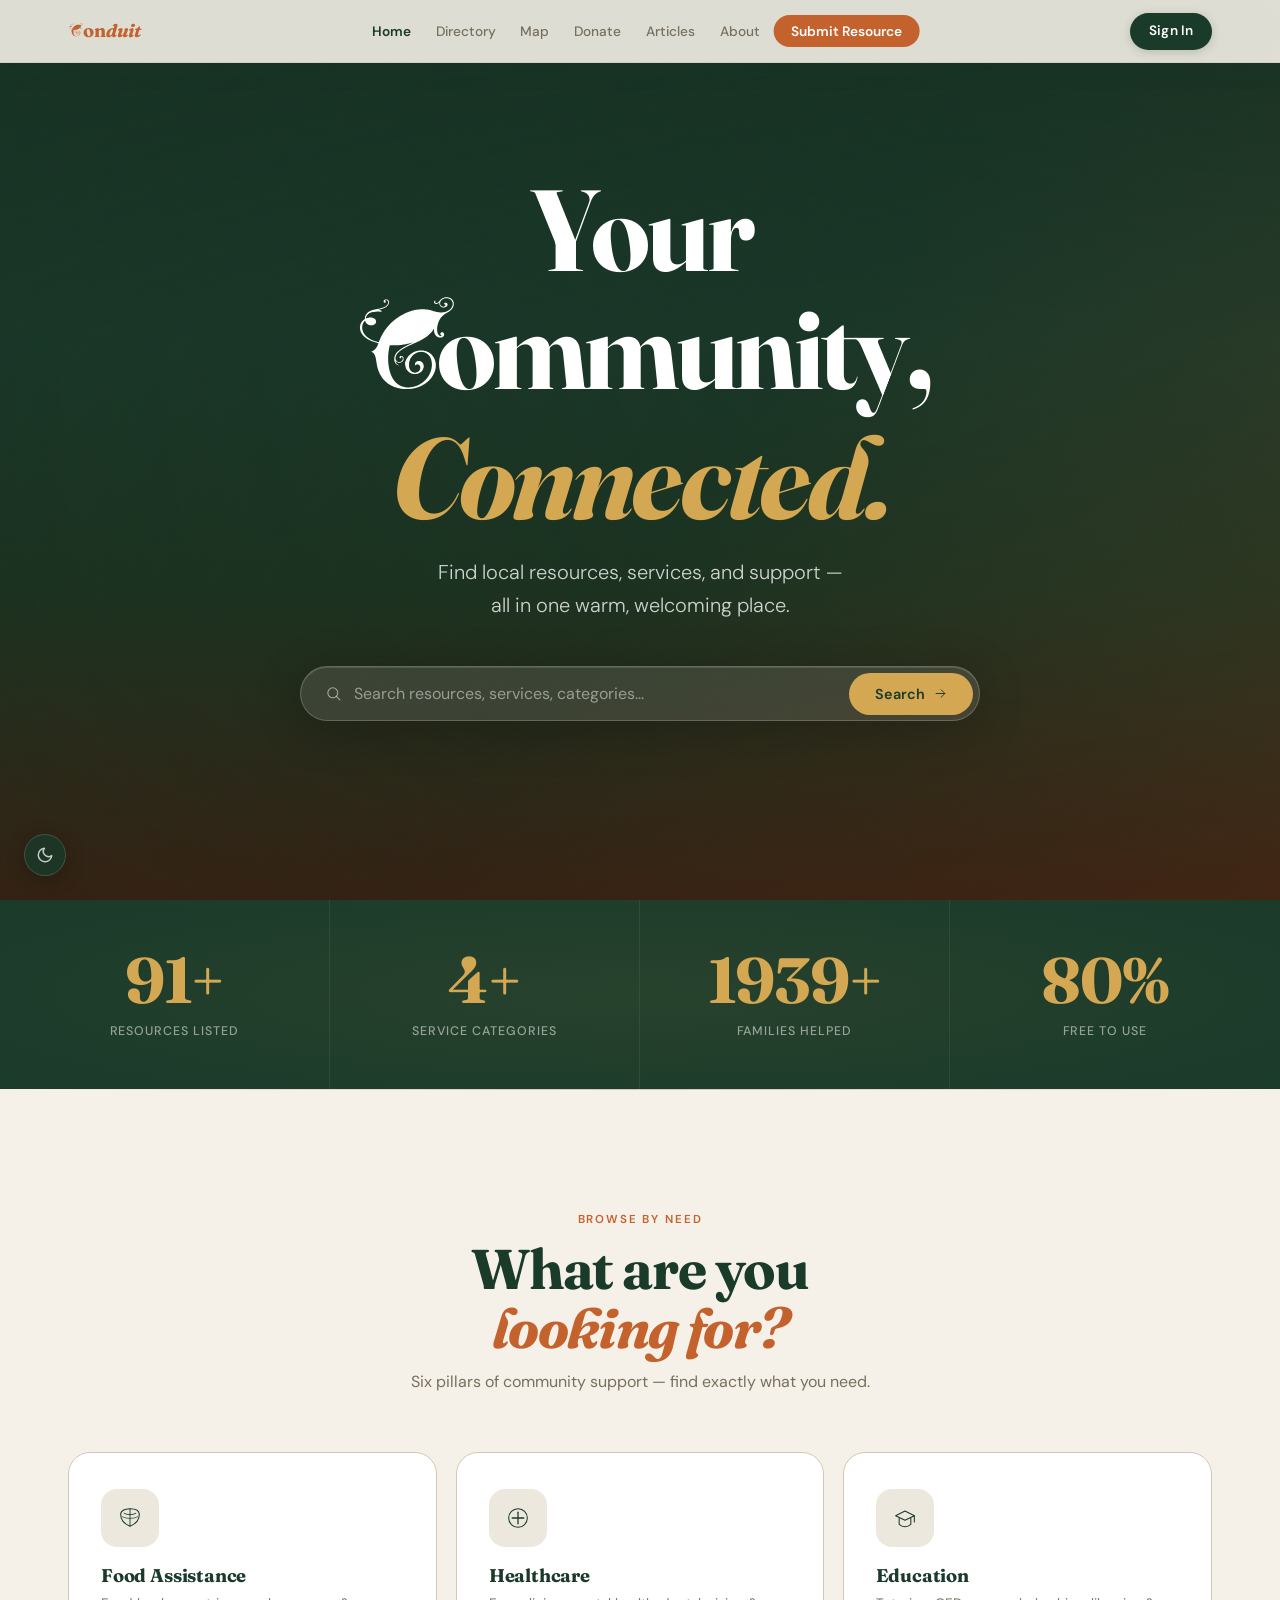
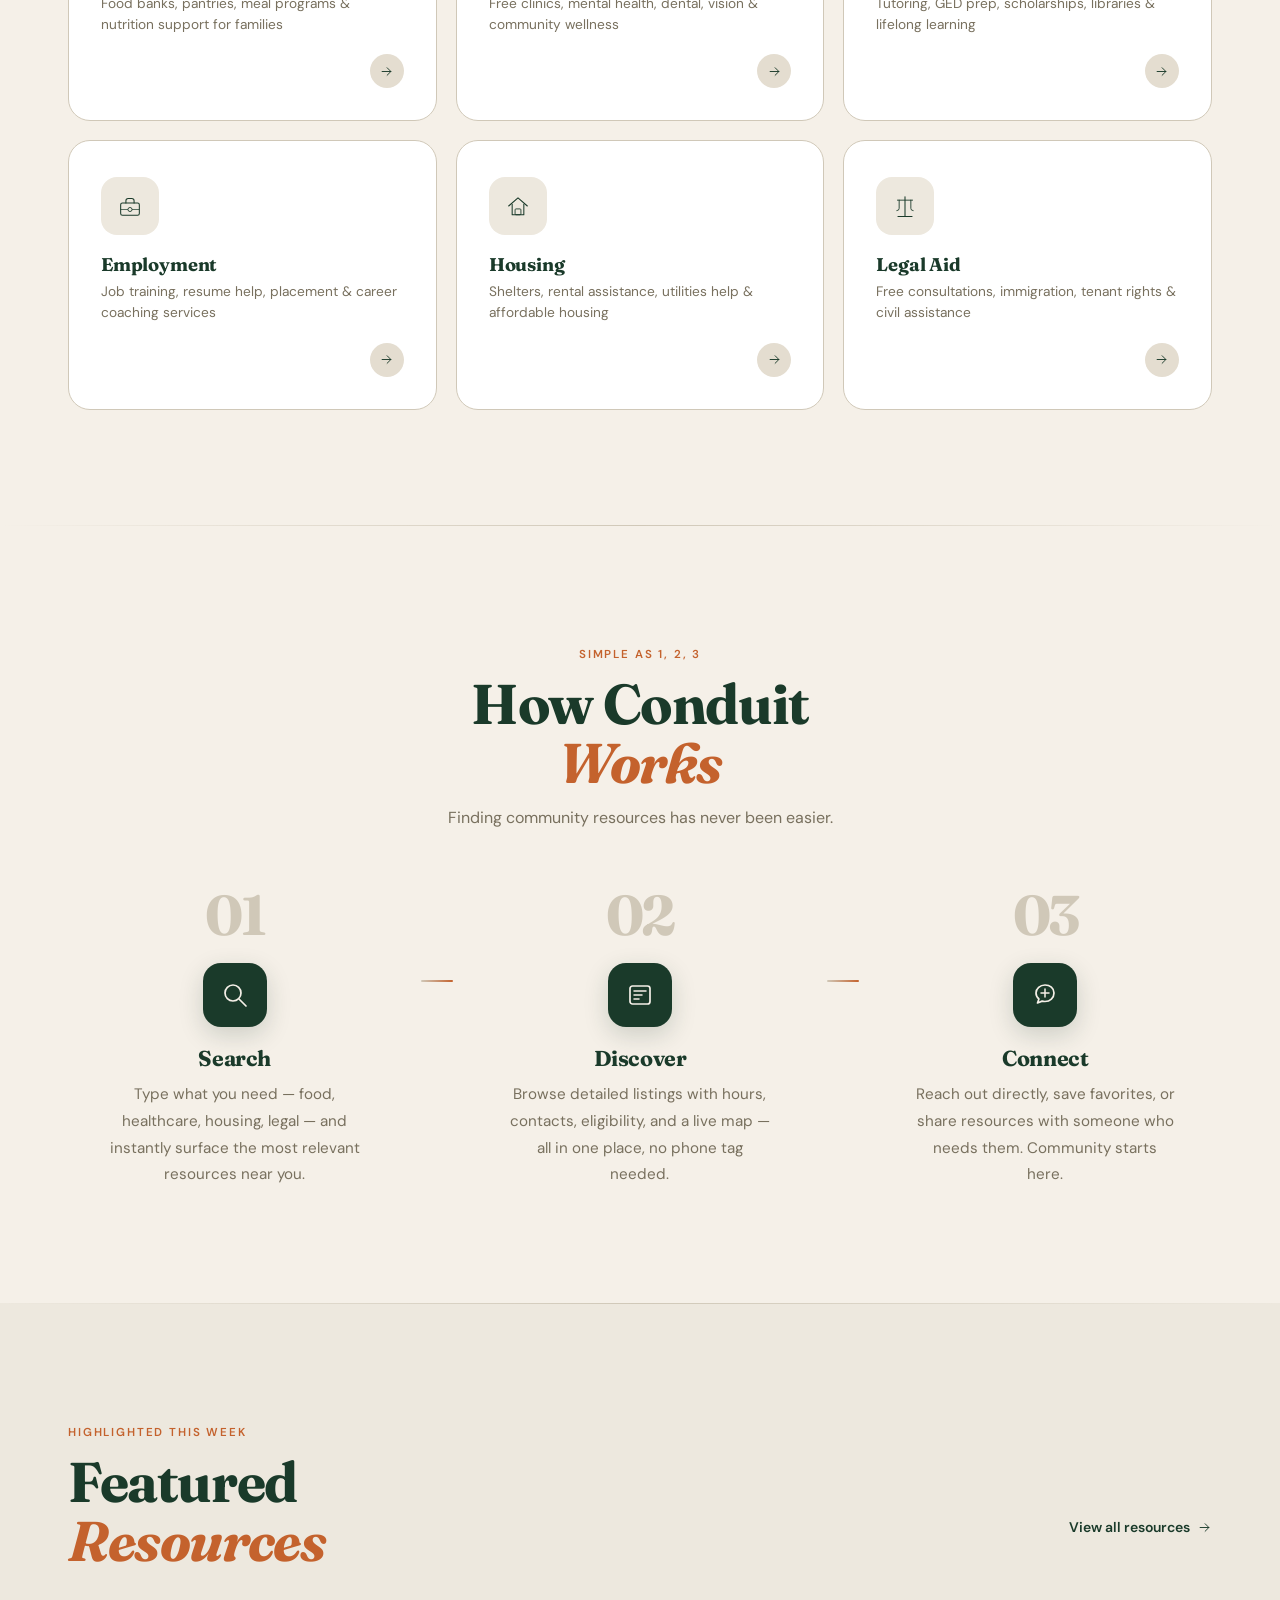
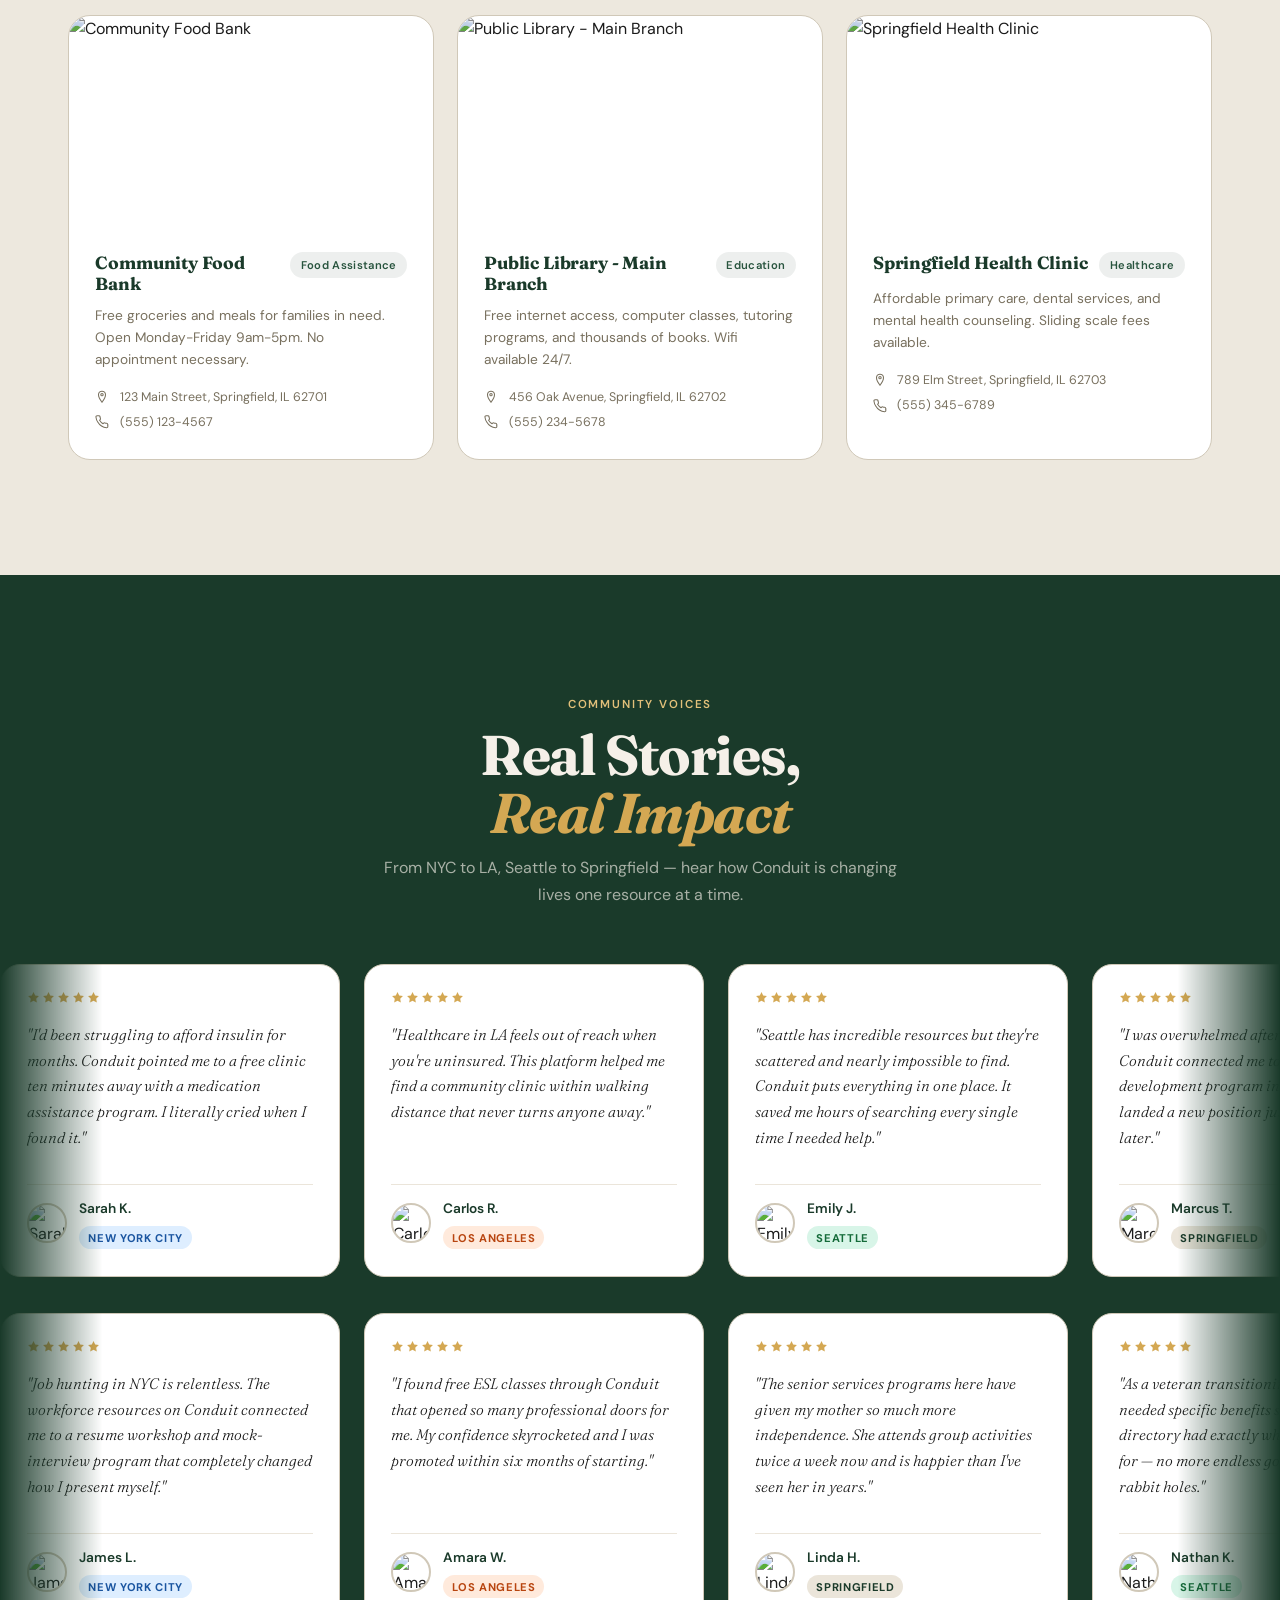
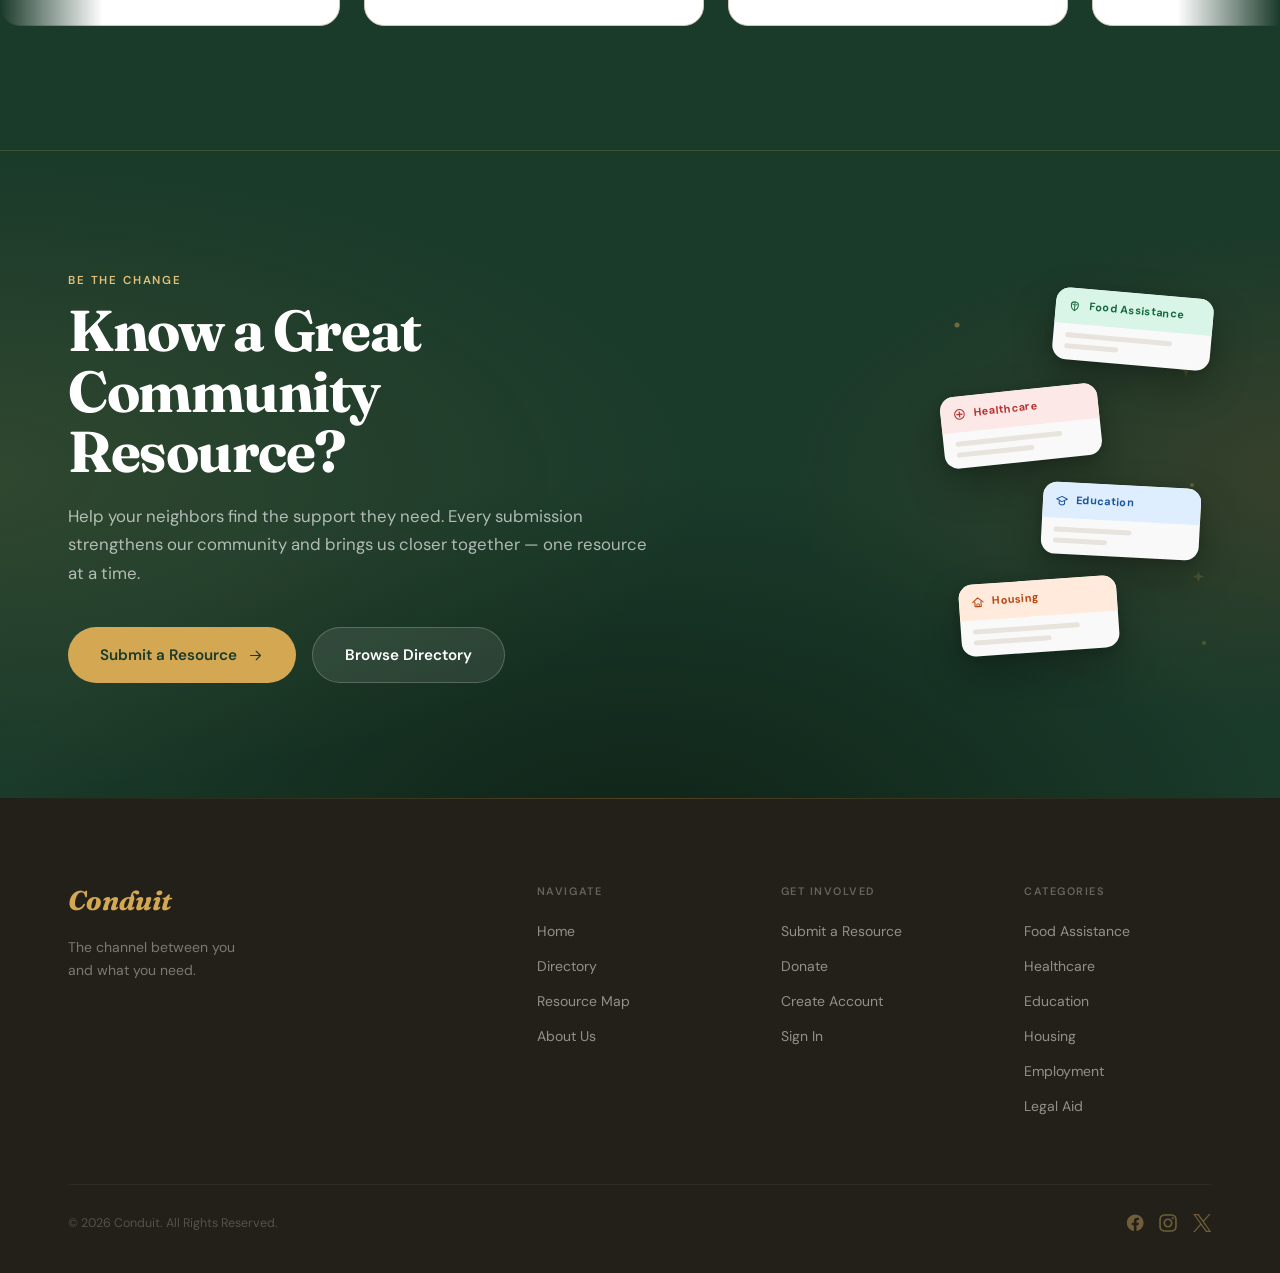
==== commit f2189618: "mobile upd" ====
--- a/index.html
+++ b/index.html
@@ -328,7 +328,10 @@
 
       <div class="featured-grid" id="featured-resources">
         <div class="featured-card-loading">
-          <div class="loading-spinner"></div>
+          <div class="loader-inner">
+            <svg class="loader-ring" viewBox="0 0 80 80" fill="none"><circle cx="40" cy="40" r="33"/></svg>
+            <span class="loader-c"></span>
+          </div>
           <p>Loading resources...</p>
         </div>
       </div>
--- a/assets/css/styles.css
+++ b/assets/css/styles.css
@@ -122,7 +122,7 @@
   top: 0;
   left: 0;
   right: 0;
-  z-index: 1000;
+  z-index: 1002;
   transition: background 0.45s ease, padding 0.45s ease, box-shadow 0.45s ease;
   padding: 0.8rem 0;
 }
@@ -281,6 +281,9 @@
 }
 
 /* Mobile toggle */
+/* Hidden on desktop, shown only inside mobile media query */
+.mobile-menu-auth { display: none; }
+
 .mobile-menu-toggle {
   display: none;
   flex-direction: column;
@@ -2067,33 +2070,120 @@
    ============================================================ */
 @media (max-width: 768px) {
 
-  /* Nav */
+  /* Nav — smooth overlay */
+  .nav-inner { position: relative; z-index: 1003; }
+
   .nav-links {
-    display: none;
+    display: flex;
     position: fixed;
     inset: 0;
-    background: var(--forest);
+    left: 0 !important;
+    transform: none !important;
+    background: rgba(5, 15, 9, 0.97);
+    backdrop-filter: blur(22px);
+    -webkit-backdrop-filter: blur(22px);
     flex-direction: column;
     align-items: center;
     justify-content: center;
-    gap: 0.35rem;
-    z-index: 999;
+    gap: 0.1rem;
+    z-index: 1001;
+    opacity: 0;
+    visibility: hidden;
+    pointer-events: none;
+    transition: opacity 0.3s ease, visibility 0.3s ease;
+    padding-bottom: 5rem;
+    margin: 0;
+    width: 100%;
   }
 
-  .nav-links.active { display: flex; }
+  .nav-links.active {
+    opacity: 1;
+    visibility: visible;
+    pointer-events: all;
+  }
+
+  /* Staggered item reveal */
+  .nav-links li {
+    transform: translateY(22px);
+    opacity: 0;
+    transition: transform 0.45s cubic-bezier(0.16,1,0.3,1), opacity 0.35s ease;
+  }
+  .nav-links.active li                  { transform: none; opacity: 1; }
+  .nav-links.active li:nth-child(1)     { transition-delay: 0.05s; }
+  .nav-links.active li:nth-child(2)     { transition-delay: 0.10s; }
+  .nav-links.active li:nth-child(3)     { transition-delay: 0.15s; }
+  .nav-links.active li:nth-child(4)     { transition-delay: 0.20s; }
+  .nav-links.active li:nth-child(5)     { transition-delay: 0.25s; }
+  .nav-links.active li:nth-child(6)     { transition-delay: 0.30s; }
+  .nav-links.active li:nth-child(7)     { transition-delay: 0.35s; }
 
   .nav-links a {
-    font-size: 1.35rem;
-    color: rgba(255,255,255,0.82);
-    padding: 0.7rem 2rem;
+    font-size: 1.55rem;
+    font-weight: 600;
+    color: rgba(255, 255, 255, 0.68);
+    padding: 0.65rem 2.5rem;
     display: block;
     border-bottom: none;
     border-radius: 0;
     background: none;
+    letter-spacing: -0.02em;
+    transition: color 0.18s;
   }
-
-  .nav-links a:hover { color: var(--gold); background: none; }
-  .nav-links li:last-child a { border: none; }
+  .nav-links a:hover,
+  .nav-links a:active { color: var(--gold); background: none; }
+
+  /* "Submit Resource" pill in mobile menu */
+  .nav-links .nav-cta {
+    background: none !important;
+    color: var(--gold) !important;
+    border-radius: 0 !important;
+    padding: 0.65rem 2.5rem !important;
+    box-shadow: none !important;
+  }
+
+  /* Thin divider above Submit Resource */
+  .nav-links li:last-child { border-top: 1px solid rgba(255,255,255,0.07); margin-top: 0.35rem; padding-top: 0.35rem; }
+
+  /* Mobile auth bar pinned to bottom of overlay */
+  .mobile-menu-auth {
+    display: flex;
+    position: fixed;
+    bottom: 0; left: 0; right: 0;
+    z-index: 1002;
+    align-items: center;
+    justify-content: center;
+    gap: 1rem;
+    padding: 1rem 1.5rem calc(1rem + env(safe-area-inset-bottom));
+    border-top: 1px solid rgba(255,255,255,0.07);
+    background: rgba(5,15,9,0.97);
+    backdrop-filter: blur(22px);
+    -webkit-backdrop-filter: blur(22px);
+    opacity: 0;
+    visibility: hidden;
+    pointer-events: none;
+    transition: opacity 0.25s ease 0.32s, visibility 0.25s ease 0.32s;
+  }
+  .mobile-menu-auth.active {
+    opacity: 1;
+    visibility: visible;
+    pointer-events: all;
+  }
+  .mobile-menu-auth .nav-signin-btn {
+    color: var(--forest) !important;
+    background: var(--gold) !important;
+    border-color: transparent !important;
+    font-size: 0.9rem !important;
+    padding: 0.65rem 2rem !important;
+  }
+  .mobile-menu-auth .nav-avatar-link img {
+    width: 40px; height: 40px;
+    border-color: rgba(255,255,255,0.45);
+  }
+  .mobile-menu-auth .nav-logout-link {
+    display: block !important;
+    color: rgba(255,255,255,0.45) !important;
+    font-size: 0.82rem !important;
+  }
 
   .mobile-menu-toggle { display: flex; }
 
@@ -2981,8 +3071,7 @@
 }
 
 @media (max-width: 768px) {
-  .nav-auth { margin-left: 0.5rem; }
-  .nav-logout-link { display: none; }
+  .nav-auth { display: none; }  /* auth lives in mobile-menu-auth bar instead */
   .nav-signin-btn { padding: 0.4rem 0.9rem; font-size: 0.8rem; }
 }
 
@@ -3858,6 +3947,20 @@
   flex-shrink: 0;
 }
 
+.map-legend { cursor: pointer; }
+.map-legend:hover { opacity: 0.9; }
+
+.map-legend-body {
+  overflow: hidden;
+  max-height: 200px;
+  transition: max-height 0.25s ease, opacity 0.2s ease;
+  opacity: 1;
+}
+.map-legend-body.is-hidden {
+  max-height: 0;
+  opacity: 0;
+}
+
 @media (max-width: 600px) {
   .map-city-btns { padding: 0.7rem; gap: 0.4rem; }
   .map-city-btns-label { width: 100%; }
@@ -4960,12 +5063,7 @@
   border-color: rgba(255,255,255,0.35);
 }
 
-/* ── Mobile nav ── */
-@media (max-width: 768px) {
-  [data-theme="dark"] .nav-links {
-    background: #111f17;
-  }
-}
+/* ── Mobile nav (dark mode uses same near-black overlay, no change needed) ── */
 
 /* ── Forms / Inputs ── */
 [data-theme="dark"] .form-group input,
@@ -4993,7 +5091,10 @@
   color: var(--ink);
 }
 [data-theme="dark"] .filter-select {
-  background: var(--cream-mid);
+  background-color: var(--cream-mid);
+  background-image: url("data:image/svg+xml,%3Csvg xmlns='http://www.w3.org/2000/svg' width='12' height='8' viewBox='0 0 12 8'%3E%3Cpath d='M1 1L6 7L11 1' stroke='%23a09a8a' stroke-width='1.5' stroke-linecap='round' stroke-linejoin='round' fill='none'/%3E%3C/svg%3E");
+  background-repeat: no-repeat;
+  background-position: right 0.7rem center;
   border-color: var(--sand);
   color: var(--ink);
 }
@@ -5271,6 +5372,85 @@
 }
 [data-theme="dark"] .how-step-title { color: #c8e6d4; }
 [data-theme="dark"] .how-step-number { color: rgba(255,255,255,0.12); }
+[data-theme="dark"] .map-howto-card {
+  background: var(--cream-mid);
+  border-color: var(--sand);
+}
+[data-theme="dark"] .map-howto-icon {
+  background: var(--forest-light);
+  color: #ffffff;
+  box-shadow: 0 6px 20px rgba(0,0,0,0.35);
+}
+[data-theme="dark"] .map-howto-card h3 { color: #c8e6d4; }
+[data-theme="dark"] .map-howto-card p  { color: var(--stone); }
+/* ── Form card links (login / signup) ── */
+/* ── Conduit logo loader ── */
+[data-theme="dark"] .loader-ring circle { stroke: #7dd3a8; }
+[data-theme="dark"] .loader-c { background-color: #7dd3a8; }
+
+/* ── Personalized welcome banner ── */
+[data-theme="dark"] .personalized-welcome {
+  background: linear-gradient(135deg, #1a4a2e 0%, #2a6040 100%);
+}
+
+[data-theme="dark"] .card a { color: #7dd3a8 !important; }
+[data-theme="dark"] .card a:hover { color: var(--gold) !important; }
+
+/* ── Quick View Modal ── */
+[data-theme="dark"] .qv-modal {
+  background: var(--cream-mid);
+}
+[data-theme="dark"] .qv-title { color: #c8e6d4; }
+[data-theme="dark"] .qv-desc  { color: var(--stone); }
+[data-theme="dark"] .qv-meta-grid {
+  background: rgba(255,255,255,0.04);
+  border-color: rgba(255,255,255,0.08);
+}
+[data-theme="dark"] .qv-meta-item { color: var(--stone); }
+[data-theme="dark"] .qv-meta-item svg { color: #7dd3a8; }
+[data-theme="dark"] .qv-services h4 { color: #7dd3a8; }
+[data-theme="dark"] .qv-services li {
+  background: rgba(58,112,85,0.18);
+  color: #c8e6d4;
+}
+[data-theme="dark"] .qv-services li svg { color: #7dd3a8; }
+[data-theme="dark"] .qv-btn--save {
+  background: rgba(255,255,255,0.06);
+  color: #7dd3a8;
+  border-color: rgba(125,211,168,0.3);
+}
+[data-theme="dark"] .qv-btn--save:hover {
+  background: rgba(255,255,255,0.1);
+}
+[data-theme="dark"] .qv-btn--save.is-saved {
+  background: var(--forest-light);
+  color: #ffffff;
+  border-color: transparent;
+}
+[data-theme="dark"] .qv-close {
+  background: rgba(255,255,255,0.1);
+  color: #ffffff;
+}
+[data-theme="dark"] .qv-close:hover {
+  background: rgba(255,255,255,0.18);
+}
+
+[data-theme="dark"] .btn-save,
+[data-theme="dark"] .btn-share {
+  border-color: #7dd3a8;
+  color: #7dd3a8;
+}
+[data-theme="dark"] .btn-save:hover,
+[data-theme="dark"] .btn-share:hover {
+  background: var(--forest-light);
+  border-color: var(--forest-light);
+  color: #ffffff;
+}
+[data-theme="dark"] .btn-save.is-saved {
+  background: var(--terracotta);
+  border-color: var(--terracotta);
+  color: #ffffff;
+}
 
 /* ── Section headings & text ── */
 [data-theme="dark"] h1, [data-theme="dark"] h2,
@@ -5302,3 +5482,91 @@
   box-shadow: 0 1px 4px rgba(0,0,0,0.25);
 }
 .dm-toggle.is-on::after { transform: translateX(18px); }
+
+/* ============================================================
+   DARK MODE — REMAINING FIXES
+   ============================================================ */
+
+/* ── Category tile arrow (visible before hover) ── */
+[data-theme="dark"] .category-tile-arrow {
+  background: rgba(255,255,255,0.07);
+}
+[data-theme="dark"] .category-tile-arrow svg { color: var(--stone); }
+
+/* ── Featured resource cards hover ── */
+[data-theme="dark"] .featured-card { background: var(--white); }
+[data-theme="dark"] .featured-card:hover .featured-card-content h3 { color: #c8e6d4; }
+
+/* ── View-all / browse-all links ── */
+[data-theme="dark"] .view-all-link        { color: #7dd3a8; }
+[data-theme="dark"] .view-all-link:hover  { color: var(--gold); }
+
+/* ── Testimonial city badges ── */
+[data-theme="dark"] .t-city--nyc { background: rgba(26,85,160,0.2);  color: #93c5fd; }
+[data-theme="dark"] .t-city--la  { background: rgba(184,69,16,0.2);  color: #fda46a; }
+[data-theme="dark"] .t-city--sea { background: rgba(21,107,58,0.2);  color: #6ee7a0; }
+[data-theme="dark"] .t-city--spr { background: rgba(58,112,85,0.2);  color: #7dd3a8; }
+
+/* ── Testimonial author name ── */
+[data-theme="dark"] .t-author-name { color: #c8e6d4; }
+
+/* ── Browse Directory ghost button ── */
+[data-theme="dark"] .btn-cta--ghost       { color: #ffffff !important; }
+[data-theme="dark"] .btn-cta--ghost:hover { color: #ffffff !important; }
+
+
+/* ── Results count (113 / 13 out of 113) ── */
+[data-theme="dark"] .results-count strong { color: #7dd3a8; }
+
+/* ── Quick-view button on card hover ── */
+[data-theme="dark"] .quick-view-btn {
+  background: rgba(20, 48, 32, 0.95);
+  color: #ffffff;
+}
+
+/* ── Filter btn active state (more visible in dark mode) ── */
+[data-theme="dark"] .filter-btn.active {
+  background: var(--forest-light);
+  border-color: var(--forest-light);
+  color: #ffffff;
+}
+
+/* ── Map city buttons ── */
+[data-theme="dark"] .map-city-btn {
+  background: var(--cream-mid);
+  border-color: var(--sand);
+  color: var(--ink);
+}
+[data-theme="dark"] .map-city-btn:hover,
+[data-theme="dark"] .map-city-btn.is-active {
+  background: var(--forest-light);
+  border-color: var(--forest-light);
+  color: #ffffff;
+}
+
+/* ── Map stats badge + status badge ── */
+[data-theme="dark"] .map-stats-badge {
+  background: var(--forest-light);
+  color: #ffffff;
+}
+[data-theme="dark"] .map-status-badge {
+  background: var(--cream-mid);
+  border-color: var(--sand);
+  color: var(--ink);
+}
+
+/* ── Map locate / "My Location" button ── */
+[data-theme="dark"] .map-locate-btn {
+  border-color: var(--forest-light);
+  color: #7dd3a8;
+}
+[data-theme="dark"] .map-locate-btn:hover {
+  background: var(--forest-light);
+  color: #ffffff;
+}
+[data-theme="dark"] .map-legend {
+  background: rgba(20, 42, 30, 0.97);
+  box-shadow: 0 4px 20px rgba(0,0,0,0.4);
+}
+[data-theme="dark"] .map-legend-title { color: var(--stone); }
+[data-theme="dark"] .map-legend-item  { color: #c8e6d4; }
